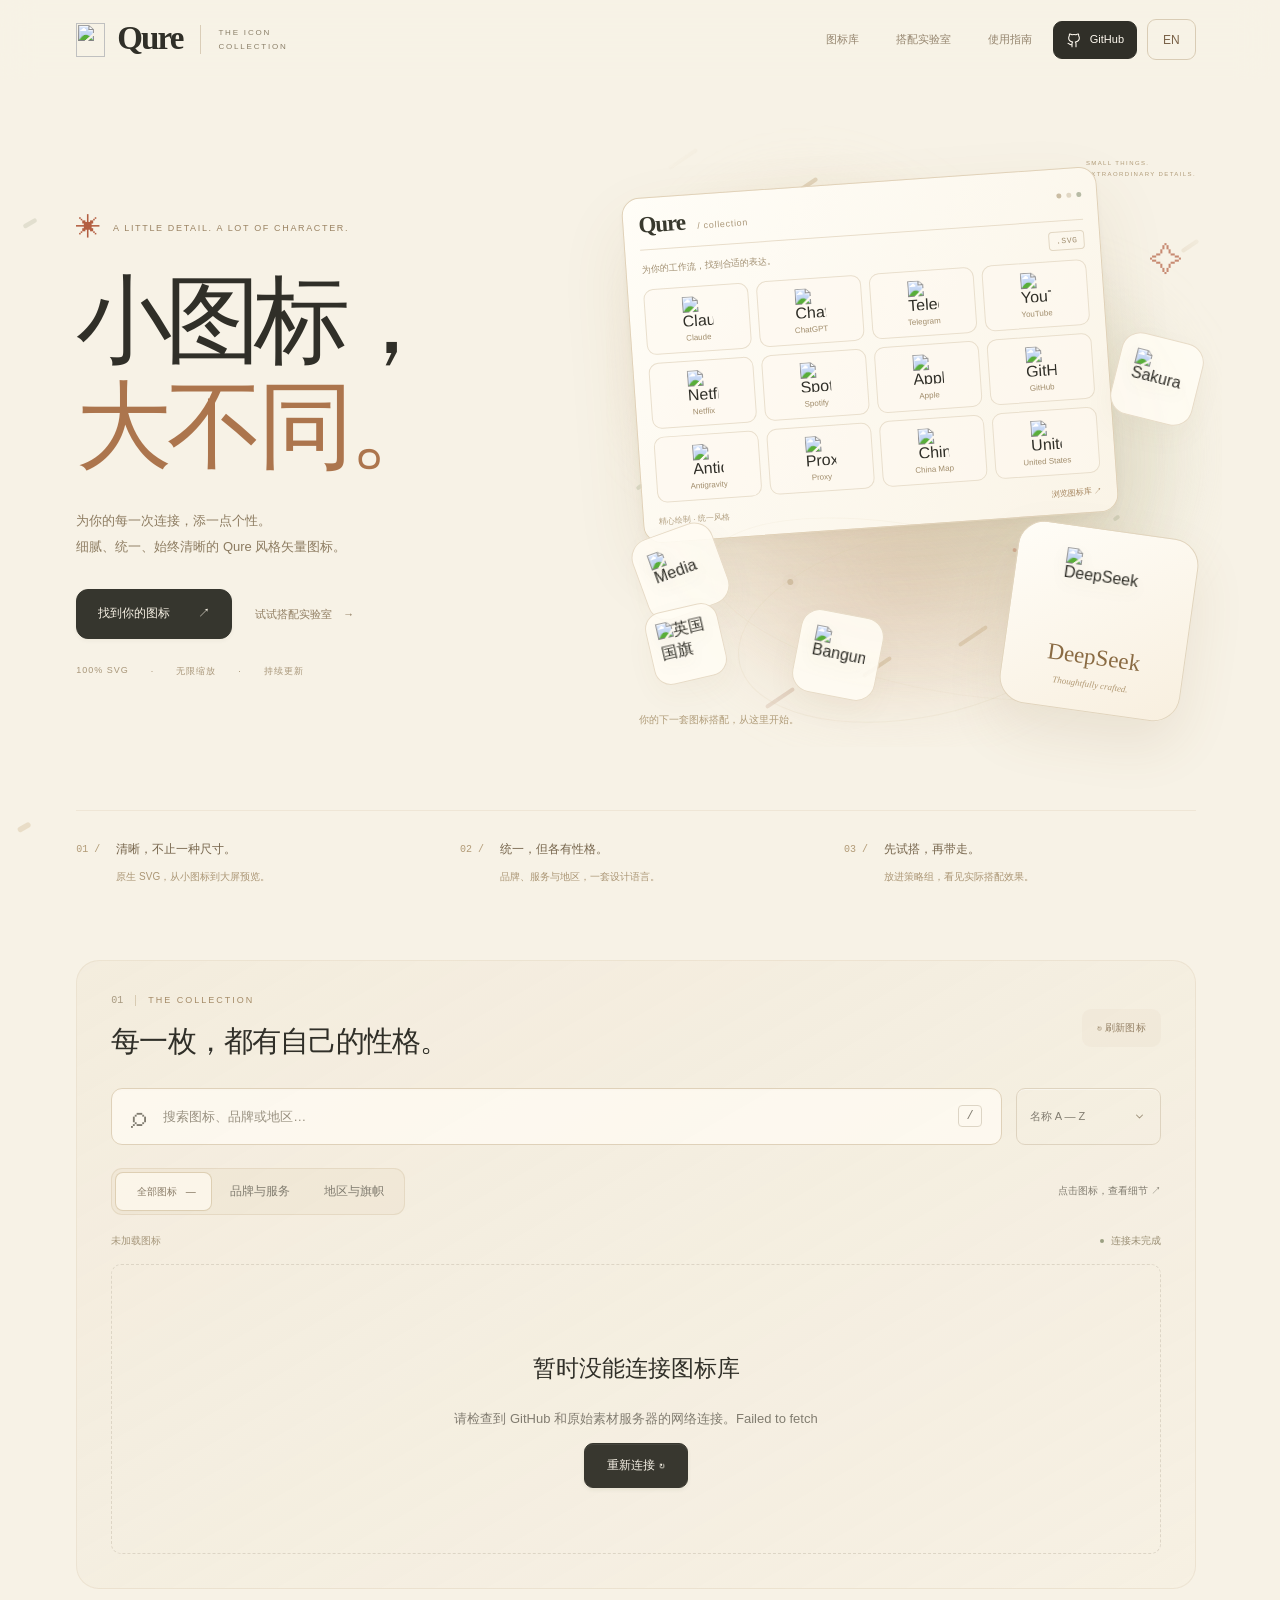
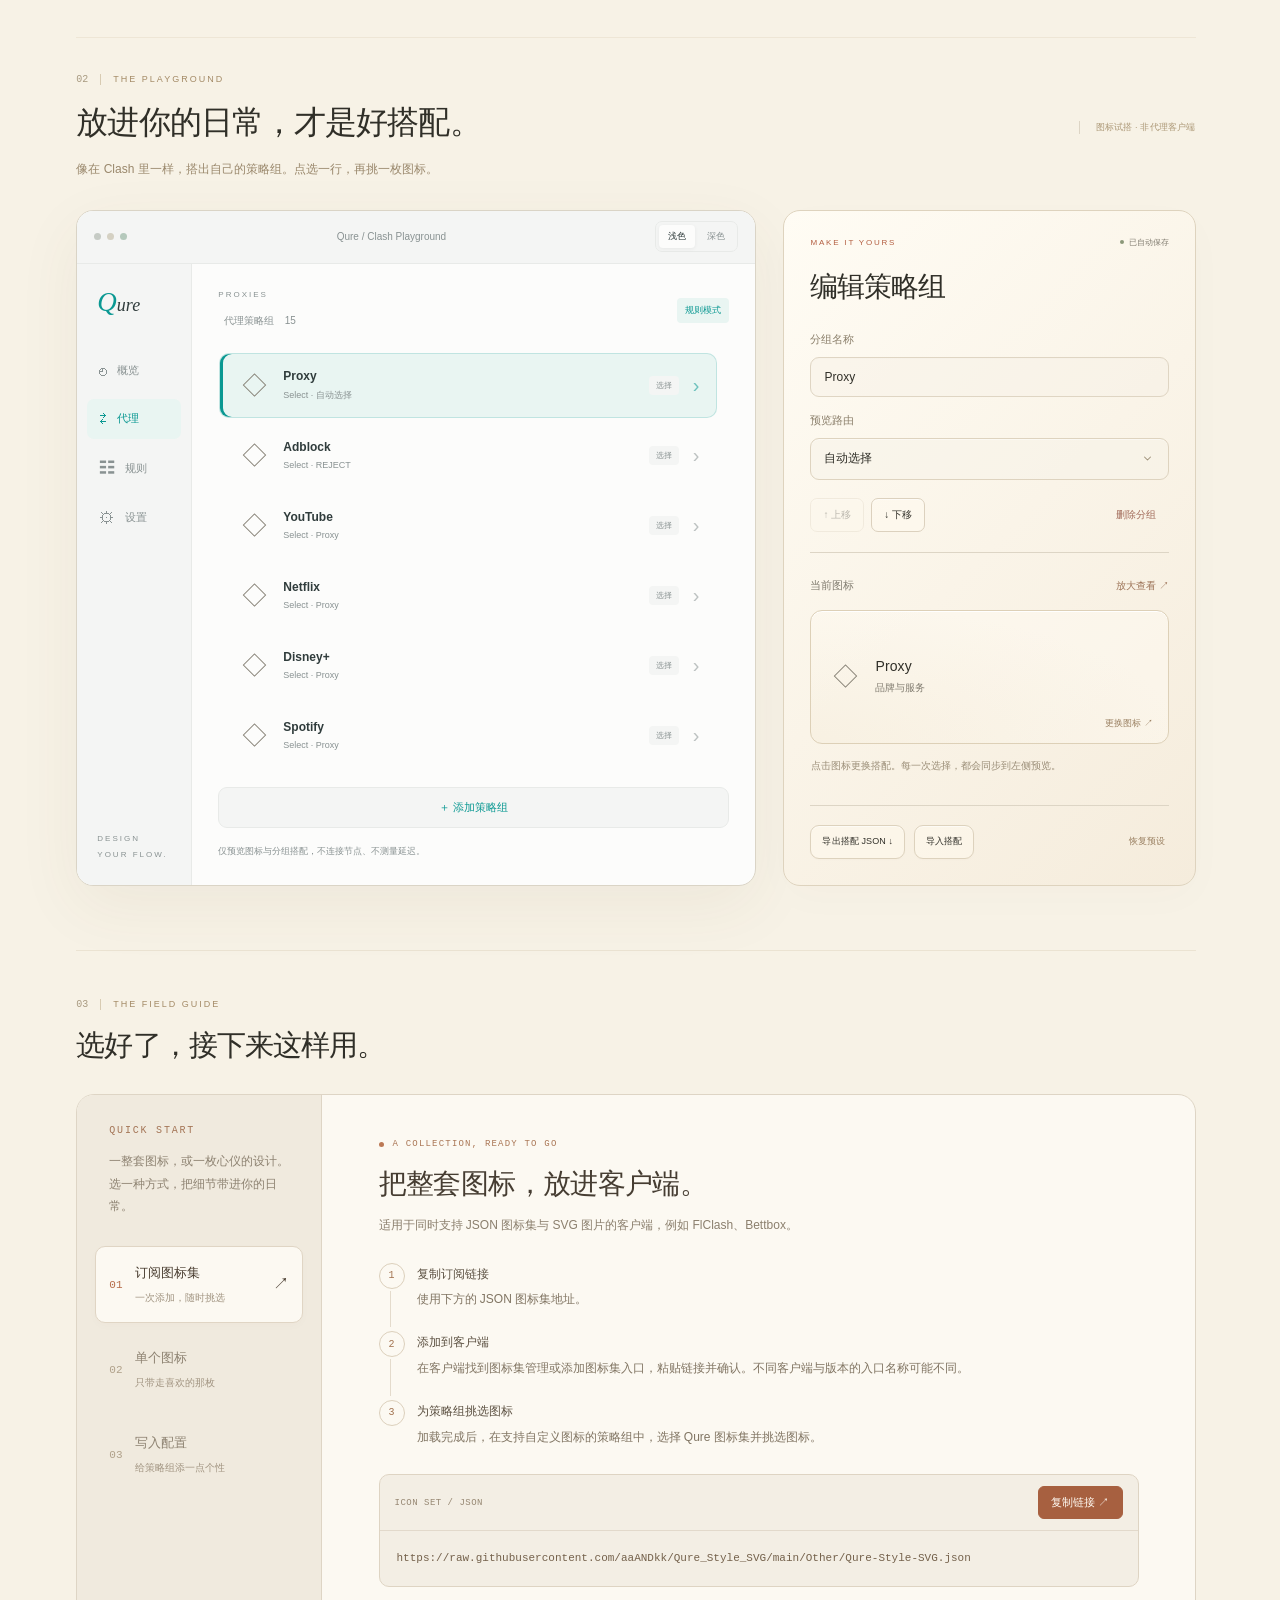
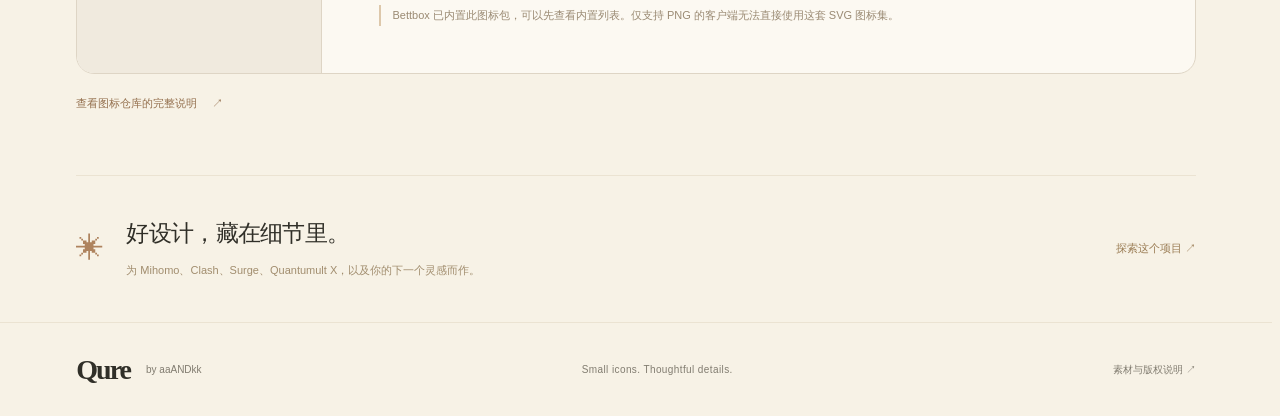
==== index.html @ af761d24 "Add Chinese and English language switch" ====
<!doctype html>
<html lang="zh-CN">
<head>
  <meta charset="utf-8"><meta name="viewport" content="width=device-width,initial-scale=1">
  <meta name="theme-color" content="#f7f2e6">
  <meta name="description" content="Qure 风格 SVG 图标展示馆。搜索、预览和获取持续更新的矢量图标。" data-i18n-content="Qure 风格 SVG 图标展示馆。搜索、预览和获取持续更新的矢量图标。">
  <title data-i18n="Qure — 小图标，大不同。">Qure — 小图标，大不同。</title>
  <link rel="icon" href="https://raw.githubusercontent.com/aaANDkk/Qure_Style_SVG/main/icon/svg/common/Qure.svg" type="image/svg+xml">
  <link rel="stylesheet" href="style.css"><link rel="stylesheet" href="interactions.css"><link rel="stylesheet" href="refinements.css"><link rel="stylesheet" href="preview.css"><link rel="stylesheet" href="guide.css"><link rel="stylesheet" href="i18n.css"><script src="i18n.js" defer></script><script src="app.js" defer></script><script src="playground.js" defer></script><script src="ui.js" defer></script><script src="refinements.js" defer></script><script src="hero-carousel.js" defer></script><script src="ambient.js" defer></script><script src="guide.js" defer></script>
</head>
<body>
  <a class="skip-content" href="#collection" data-i18n="跳到图标库">跳到图标库</a>
  <header class="topbar"><a class="brand" href="./" aria-label="Qure 首页" data-i18n-aria-label="Qure 首页"><img src="https://raw.githubusercontent.com/aaANDkk/Qure_Style_SVG/main/icon/svg/common/Qure.svg" width="32" height="32" alt=""><span class="brand-word">Qure</span><span class="brand-note">THE ICON<br>COLLECTION</span></a><nav aria-label="主导航" data-i18n-aria-label="主导航"><a class="nav-library" href="#collection" data-i18n="图标库">图标库</a><a class="nav-studio" href="#playground" data-i18n="搭配实验室">搭配实验室</a><a class="nav-guide" href="#usage" data-i18n="使用指南">使用指南</a><a class="nav-github" aria-label="访问 GitHub 图标仓库" href="https://github.com/aaANDkk/Qure_Style_SVG" target="_blank" rel="noopener noreferrer" data-i18n-aria-label="访问 GitHub 图标仓库"><svg viewBox="0 0 24 24" aria-hidden="true"><path d="M9 19c-4 1-4-2-6-2m12 5v-4a3.5 3.5 0 0 0-1-3c3-.4 6-1.5 6-6a4.6 4.6 0 0 0-1-3c.1-1 .1-2-.4-3 0 0-1.2-.4-3.6 1a13 13 0 0 0-6 0C6.6 2.6 5.4 3 5.4 3 5 4 4.9 5 5 6a4.6 4.6 0 0 0-1 3c0 4.5 3 5.6 6 6a3.5 3.5 0 0 0-1 3v4"/></svg><span>GitHub</span><span class="nav-arrow" aria-hidden="true">↗</span></a><button id="language-toggle" class="language-toggle" type="button" aria-label="Switch to English" lang="en">EN</button></nav></header>
  <main>
    <section class="hero" aria-labelledby="hero-title">
      <div class="hero-copy"><p class="eyebrow"><span class="spark">✳</span> A LITTLE DETAIL. A LOT OF CHARACTER.</p><h1 id="hero-title"><span class="title-line" data-i18n="小图标，">小图标，</span><span class="title-line"><em data-i18n="大不同。">大不同。</em></span></h1><p class="intro"><span data-i18n="为你的每一次连接，添一点个性。">为你的每一次连接，添一点个性。</span><br><span data-i18n="细腻、统一、始终清晰的 Qure 风格矢量图标。">细腻、统一、始终清晰的 Qure 风格矢量图标。</span></p><div class="hero-actions"><a class="explore" href="#collection"><span data-i18n="找到你的图标">找到你的图标</span> <span aria-hidden="true">↗</span></a><a class="hero-secondary" href="#playground"><span data-i18n="试试搭配实验室">试试搭配实验室</span> <span aria-hidden="true">→</span></a></div><div class="hero-meta"><span>100% SVG</span><span data-i18n="无限缩放">无限缩放</span><span data-i18n="持续更新">持续更新</span></div></div>
      <div class="hero-art hero-product" aria-label="可交互的图标库预览" data-i18n-aria-label="可交互的图标库预览"><div id="hero-window-scene" class="hero-scene window-scene"><div class="showcase-orbit" aria-hidden="true"></div><span class="showcase-note">SMALL THINGS.<br>EXTRAORDINARY DETAILS.</span><div class="showcase-window"><div class="showcase-titlebar"><span class="showcase-wordmark">Qure<span>/ collection</span></span><span class="showcase-dots" aria-hidden="true"><i></i><i></i><i></i></span></div><div class="showcase-toolbar"><span data-i18n="为你的工作流，找到合适的表达。">为你的工作流，找到合适的表达。</span><span class="showcase-format">.SVG</span></div><div class="showcase-grid"><div class="showcase-tile"><img data-feature="Claude" alt="Claude" width="38" height="38"><span>Claude</span></div><div class="showcase-tile"><img data-feature="ChatGPT" alt="ChatGPT" width="38" height="38"><span>ChatGPT</span></div><div class="showcase-tile"><img data-feature="Telegram" alt="Telegram" width="38" height="38"><span>Telegram</span></div><div class="showcase-tile"><img data-feature="YouTube" alt="YouTube" width="38" height="38"><span>YouTube</span></div><div class="showcase-tile"><img data-feature="Netflix" alt="Netflix" width="38" height="38"><span>Netflix</span></div><div class="showcase-tile"><img data-feature="Spotify" alt="Spotify" width="38" height="38"><span>Spotify</span></div><div class="showcase-tile"><img data-feature="Apple" alt="Apple" width="38" height="38"><span>Apple</span></div><div class="showcase-tile"><img data-feature="GitHub" alt="GitHub" width="38" height="38"><span>GitHub</span></div><div class="showcase-tile"><img data-feature="Antigravity" alt="Antigravity" width="38" height="38"><span>Antigravity</span></div><div class="showcase-tile"><img data-feature="Proxy" alt="Proxy" width="38" height="38"><span>Proxy</span></div><div class="showcase-tile"><img data-feature="ChinaMap" alt="China Map" width="38" height="38"><span>China Map</span></div><div class="showcase-tile"><img data-feature="United_States" data-group="flag" alt="United States" width="38" height="38"><span>United States</span></div></div><div class="showcase-window-footer"><span data-i18n="精心绘制 · 统一风格">精心绘制 · 统一风格</span><a href="#collection" data-i18n="浏览图标库 ↗">浏览图标库 ↗</a></div></div><span class="showcase-bottom-note" data-i18n="你的下一套图标搭配，从这里开始。">你的下一套图标搭配，从这里开始。</span></div><div id="hero-floating-scene" class="hero-scene floating-scene"><div class="orbit orbit-one"></div><div class="orbit orbit-two"></div><span class="art-note">MADE TO FIT.<br>DESIGNED TO STAND OUT.</span><div class="featured featured-main"><img data-feature="DeepSeek" id="showcase-selected-icon" alt="DeepSeek" width="110" height="110"><span id="showcase-selected-name">DeepSeek</span><small>Thoughtfully crafted.</small></div><div class="featured featured-a"><img data-feature="Media" alt="Media" width="68" height="68"></div><div class="featured featured-b"><img data-feature="Sakura" alt="Sakura" width="64" height="64"></div><div class="featured featured-c"><img data-feature="Bangumi" alt="Bangumi" width="72" height="72"></div><div class="featured featured-d"><img data-feature="United_Kingdom" data-group="flag" alt="英国国旗" width="60" height="60" data-i18n-alt="英国国旗"></div><span class="art-plus" aria-hidden="true">✧</span><span class="art-caption">A collection with character. <span>↗</span></span></div></div>
    </section>
    <div class="feature-strip" aria-label="图标集特点" data-i18n-aria-label="图标集特点"><div><span class="feature-number">01 /</span><div><strong data-i18n="清晰，不止一种尺寸。">清晰，不止一种尺寸。</strong><p data-i18n="原生 SVG，从小图标到大屏预览。">原生 SVG，从小图标到大屏预览。</p></div></div><div><span class="feature-number">02 /</span><div><strong data-i18n="统一，但各有性格。">统一，但各有性格。</strong><p data-i18n="品牌、服务与地区，一套设计语言。">品牌、服务与地区，一套设计语言。</p></div></div><div><span class="feature-number">03 /</span><div><strong data-i18n="先试搭，再带走。">先试搭，再带走。</strong><p data-i18n="放进策略组，看见实际搭配效果。">放进策略组，看见实际搭配效果。</p></div></div></div>
    <section id="collection" class="collection" aria-labelledby="collection-title">
      <div class="section-heading"><div><p class="eyebrow"><span class="section-index">01</span> THE COLLECTION</p><h2 id="collection-title" data-i18n="每一枚，都有自己的性格。">每一枚，都有自己的性格。</h2></div><button id="refresh" class="quiet-button" type="button"><span aria-hidden="true">↻</span> <span data-i18n="刷新图标">刷新图标</span></button></div>
      <div class="search-row"><label class="search-box"><span aria-hidden="true">⌕</span><input id="search" type="search" placeholder="搜索图标、品牌或地区…" autocomplete="off" aria-label="搜索图标" data-i18n-aria-label="搜索图标" data-i18n-placeholder="搜索图标、品牌或地区…"><kbd>/</kbd></label><label class="sort-label"><span class="sr-only" data-i18n="排序方式">排序方式</span><select id="sort"><option value="az" data-i18n="名称 A — Z">名称 A — Z</option><option value="za" data-i18n="名称 Z — A">名称 Z — A</option></select></label></div>
      <div class="filter-row"><div class="tabs" role="group" aria-label="图标分类" data-i18n-aria-label="图标分类"><button data-category="all" class="active" aria-pressed="true"><span data-i18n="全部图标">全部图标</span> <span id="all-count">—</span></button><button data-category="common" aria-pressed="false" data-i18n="品牌与服务">品牌与服务</button><button data-category="flag" aria-pressed="false" data-i18n="地区与旗帜">地区与旗帜</button></div><span class="grid-hint" data-i18n="点击图标，查看细节 ↗">点击图标，查看细节 ↗</span></div>
      <div class="status-row"><p id="status" role="status" aria-live="polite" data-i18n="正在连接图标库…">正在连接图标库…</p><span class="live"><i></i><span id="sync-label" data-i18n="在线图标库">在线图标库</span></span></div>
      <div id="error" class="error-panel" hidden><h3 data-i18n="暂时没能连接图标库">暂时没能连接图标库</h3><p id="error-message"></p><button id="retry" class="primary" data-i18n="重新连接 ↻">重新连接 ↻</button></div>
      <div id="grid" class="icon-grid" aria-label="图标列表" aria-busy="true" data-i18n-aria-label="图标列表"></div>
      <div id="empty" class="empty" hidden><span aria-hidden="true">⌕</span><h3 data-i18n="还没有找到这枚图标">还没有找到这枚图标</h3><p data-i18n="试试其他名称，或切换分类。">试试其他名称，或切换分类。</p><button id="reset" class="quiet-button" data-i18n="清除筛选">清除筛选</button></div>
      <button id="more" class="more" hidden><span data-i18n="再发现一些">再发现一些</span> <span aria-hidden="true">↓</span></button>
    </section>
    <section id="playground" class="playground" aria-labelledby="playground-title">
      <div class="section-heading"><div><p class="eyebrow"><span class="section-index">02</span> THE PLAYGROUND</p><h2 id="playground-title" data-i18n="放进你的日常，才是好搭配。">放进你的日常，才是好搭配。</h2><p class="studio-intro" data-i18n="像在 Clash 里一样，搭出自己的策略组。点选一行，再挑一枚图标。">像在 Clash 里一样，搭出自己的策略组。点选一行，再挑一枚图标。</p></div><span class="studio-label" data-i18n="图标试搭 · 非代理客户端">图标试搭 · 非代理客户端</span></div>
      <div class="studio-layout">
        <div id="clash-window" class="clash-window" data-theme="light">
          <div class="clash-titlebar"><div class="window-dots" aria-hidden="true"><i></i><i></i><i></i></div><span>Qure / Clash Playground</span><div class="theme-switch" role="group" aria-label="策略组预览主题" data-i18n-aria-label="策略组预览主题"><button id="studio-light" aria-pressed="true" title="浅色预览" data-i18n-title="浅色预览" data-i18n="浅色">浅色</button><button id="studio-dark" aria-pressed="false" title="深色预览" data-i18n-title="深色预览" data-i18n="深色">深色</button></div></div>
          <div class="clash-body"><aside class="clash-sidebar" aria-label="预览界面侧栏" data-i18n-aria-label="预览界面侧栏"><span class="clash-app-logo">Q<span>ure</span></span><span class="sidebar-item">◴ <span data-i18n="概览">概览</span></span><span class="sidebar-item selected">⇄ <span data-i18n="代理">代理</span></span><span class="sidebar-item">☷ <span data-i18n="规则">规则</span></span><span class="sidebar-item">⚙ <span data-i18n="设置">设置</span></span><span class="sidebar-bottom">DESIGN<br>YOUR FLOW.</span></aside><div class="clash-main"><div class="clash-heading"><div><p>PROXIES</p><h3><span data-i18n="代理策略组">代理策略组</span> <span id="group-count"></span></h3></div><span class="mock-mode" data-i18n="规则模式">规则模式</span></div><div id="group-list" class="group-list" aria-label="可编辑的策略组" data-i18n-aria-label="可编辑的策略组"></div><button id="add-group" class="add-group" data-i18n="＋ 添加策略组">＋ 添加策略组</button><p class="clash-disclaimer" data-i18n="仅预览图标与分组搭配，不连接节点、不测量延迟。">仅预览图标与分组搭配，不连接节点、不测量延迟。</p></div></div>
        </div>
        <aside class="studio-editor" aria-labelledby="editor-title"><div class="editor-heading"><span class="eyebrow">MAKE IT YOURS</span><span id="studio-save-state" role="status" data-i18n="自动保存到本机">自动保存到本机</span></div><h3 id="editor-title" data-i18n="编辑策略组">编辑策略组</h3><div id="editor-fields"><label class="studio-field"><span data-i18n="分组名称">分组名称</span><input id="group-name" maxlength="48" autocomplete="off" placeholder="例如 YouTube" data-i18n-placeholder="例如 YouTube"></label><label class="studio-field"><span data-i18n="预览路由">预览路由</span><select id="group-route"><option value="Proxy">Proxy</option><option value="自动选择" data-i18n="自动选择">自动选择</option><option value="DIRECT">DIRECT</option><option value="REJECT">REJECT</option><option value="香港节点" data-i18n="香港节点">香港节点</option><option value="日本节点" data-i18n="日本节点">日本节点</option><option value="新加坡节点" data-i18n="新加坡节点">新加坡节点</option><option value="美国节点" data-i18n="美国节点">美国节点</option></select></label><div class="group-tools"><button id="group-up" title="上移策略组" data-i18n-title="上移策略组" data-i18n="↑ 上移">↑ 上移</button><button id="group-down" title="下移策略组" data-i18n-title="下移策略组" data-i18n="↓ 下移">↓ 下移</button><button id="remove-group" class="danger" data-i18n="删除分组">删除分组</button></div><div class="editor-icon-label"><span data-i18n="当前图标">当前图标</span><button id="inspect-group-icon" data-i18n="放大查看 ↗">放大查看 ↗</button></div><button id="chosen-icon" class="chosen-icon" type="button" aria-label="更换当前策略组图标" data-i18n-aria-label="更换当前策略组图标"></button><p class="editor-tip" data-i18n="点击图标更换搭配。每一次选择，都会同步到左侧预览。">点击图标更换搭配。每一次选择，都会同步到左侧预览。</p></div><div id="editor-empty" hidden><p data-i18n="从空白开始，搭出自己的策略组。">从空白开始，搭出自己的策略组。</p><button id="add-first" class="primary" data-i18n="＋ 添加第一组">＋ 添加第一组</button></div><div class="studio-actions"><button id="export-design" class="quiet-button" data-i18n="导出搭配 JSON ↓">导出搭配 JSON ↓</button><label class="import-button quiet-button"><span data-i18n="导入搭配">导入搭配</span><input id="import-design" type="file" accept=".json,application/json" class="sr-only"></label><button id="reset-design" data-i18n="恢复预设">恢复预设</button></div></aside>
      </div>
    </section>
    <dialog id="icon-dialog" class="icon-dialog" aria-labelledby="icon-dialog-title"><div class="dialog-topline"><span class="eyebrow">CURATE YOUR DETAILS</span><button id="close-icon-dialog" class="round-button" aria-label="关闭图标选择" data-i18n-aria-label="关闭图标选择"><svg viewBox="0 0 24 24" aria-hidden="true"><path d="m6 6 12 12M6 18 18 6"/></svg></button></div><div class="icon-dialog-heading"><h2 id="icon-dialog-title" data-i18n="挑选一枚图标">挑选一枚图标</h2><p id="icon-dialog-description" data-i18n="让每个策略组，都有自己的性格。">让每个策略组，都有自己的性格。</p></div><div class="picker-search"><input id="picker-search" type="search" placeholder="搜索品牌、地区、图标…" aria-label="搜索搭配图标" data-i18n-aria-label="搜索搭配图标" data-i18n-placeholder="搜索品牌、地区、图标…"><select id="picker-category" aria-label="筛选搭配图标分类" data-i18n-aria-label="筛选搭配图标分类"><option value="all" data-i18n="全部">全部</option><option value="common" data-i18n="服务">服务</option><option value="flag" data-i18n="地区">地区</option></select></div><div id="icon-picker" class="icon-picker" aria-label="选择策略组图标" data-i18n-aria-label="选择策略组图标"></div><div class="picker-pagination"><button id="picker-prev" aria-label="上一页图标" data-i18n-aria-label="上一页图标">←</button><span id="picker-status" role="status"></span><button id="picker-next" aria-label="下一页图标" data-i18n-aria-label="下一页图标">→</button></div><div class="icon-dialog-footer"><div id="pending-icon" class="pending-icon"><span data-i18n="选择一枚图标">选择一枚图标</span></div><button id="apply-icon" class="primary"><span data-i18n="应用到策略组">应用到策略组</span> <span aria-hidden="true">↗</span></button></div></dialog>
    <dialog id="studio-confirm" aria-labelledby="studio-confirm-title"><div class="dialog-scroll"><div class="confirm-symbol" aria-hidden="true">↺</div><span class="eyebrow">A FRESH START</span><h2 id="studio-confirm-title" data-i18n="恢复预设搭配？">恢复预设搭配？</h2><p data-i18n="当前分组、名称和图标搭配会被预设替换。需要保留时，可以先导出。">当前分组、名称和图标搭配会被预设替换。需要保留时，可以先导出。</p><div class="confirm-actions"><button id="cancel-reset" class="quiet-button" data-i18n="取消">取消</button><button id="confirm-reset" class="primary" data-i18n="恢复预设">恢复预设</button></div></div></dialog>
    <section id="usage" class="usage-guide" aria-labelledby="usage-title">
      <div class="section-heading"><div><p class="eyebrow"><span class="section-index">03</span> THE FIELD GUIDE</p><h2 id="usage-title" data-i18n="选好了，接下来这样用。">选好了，接下来这样用。</h2></div></div>
      <div class="guide-layout">
        <aside class="guide-intro"><span class="guide-index-label">QUICK START</span><p><span data-i18n="一整套图标，或一枚心仪的设计。">一整套图标，或一枚心仪的设计。</span><br><span data-i18n="选一种方式，把细节带进你的日常。">选一种方式，把细节带进你的日常。</span></p>
          <div class="guide-nav" role="tablist" aria-label="选择使用方式" data-i18n-aria-label="选择使用方式">
            <button id="guide-tab-pack" role="tab" aria-selected="true" aria-controls="guide-pack"><span>01</span><span><strong data-i18n="订阅图标集">订阅图标集</strong><small data-i18n="一次添加，随时挑选">一次添加，随时挑选</small></span><span aria-hidden="true">↗</span></button>
            <button id="guide-tab-single" role="tab" aria-selected="false" aria-controls="guide-single" tabindex="-1"><span>02</span><span><strong data-i18n="单个图标">单个图标</strong><small data-i18n="只带走喜欢的那枚">只带走喜欢的那枚</small></span><span aria-hidden="true">↗</span></button>
            <button id="guide-tab-config" role="tab" aria-selected="false" aria-controls="guide-config" tabindex="-1"><span>03</span><span><strong data-i18n="写入配置">写入配置</strong><small data-i18n="给策略组添一点个性">给策略组添一点个性</small></span><span aria-hidden="true">↗</span></button>
          </div>
        </aside>
        <div class="guide-paper">
          <div id="guide-pack" class="guide-panel" role="tabpanel" aria-labelledby="guide-tab-pack" tabindex="0">
            <span class="guide-kicker">A COLLECTION, READY TO GO</span><h3 data-i18n="把整套图标，放进客户端。">把整套图标，放进客户端。</h3><p data-i18n="适用于同时支持 JSON 图标集与 SVG 图片的客户端，例如 FlClash、Bettbox。">适用于同时支持 JSON 图标集与 SVG 图片的客户端，例如 FlClash、Bettbox。</p>
            <ol class="guide-steps"><li><span><strong data-i18n="复制订阅链接">复制订阅链接</strong><span data-i18n="使用下方的 JSON 图标集地址。">使用下方的 JSON 图标集地址。</span></span></li><li><span><strong data-i18n="添加到客户端">添加到客户端</strong><span data-i18n="在客户端找到图标集管理或添加图标集入口，粘贴链接并确认。不同客户端与版本的入口名称可能不同。">在客户端找到图标集管理或添加图标集入口，粘贴链接并确认。不同客户端与版本的入口名称可能不同。</span></span></li><li><span><strong data-i18n="为策略组挑选图标">为策略组挑选图标</strong><span data-i18n="加载完成后，在支持自定义图标的策略组中，选择 Qure 图标集并挑选图标。">加载完成后，在支持自定义图标的策略组中，选择 Qure 图标集并挑选图标。</span></span></li></ol>
            <div class="guide-snippet"><div class="guide-snippet-head"><span>ICON SET / JSON</span><button class="guide-copy" data-guide-copy="guide-json-url" aria-label="复制图标集订阅链接" data-i18n-aria-label="复制图标集订阅链接" data-i18n="复制链接 ↗">复制链接 ↗</button></div><pre><code id="guide-json-url">https://raw.githubusercontent.com/aaANDkk/Qure_Style_SVG/main/Other/Qure-Style-SVG.json</code></pre></div>
            <p class="guide-note" data-i18n="Bettbox 已内置此图标包，可以先查看内置列表。仅支持 PNG 的客户端无法直接使用这套 SVG 图标集。">Bettbox 已内置此图标包，可以先查看内置列表。仅支持 PNG 的客户端无法直接使用这套 SVG 图标集。</p>
          </div>
          <div id="guide-single" class="guide-panel" role="tabpanel" aria-labelledby="guide-tab-single" tabindex="0" hidden>
            <span class="guide-kicker">ONE SMALL DETAIL</span><h3 data-i18n="喜欢哪一枚，就带走哪一枚。">喜欢哪一枚，就带走哪一枚。</h3><p data-i18n="不必导入整套图标。支持 SVG 图片链接的客户端，可以直接使用单个图标。">不必导入整套图标。支持 SVG 图片链接的客户端，可以直接使用单个图标。</p>
            <ol class="guide-steps"><li><span><strong data-i18n="找到喜欢的图标">找到喜欢的图标</strong><span data-i18n="在上方图标库搜索名称，点击图标打开预览。">在上方图标库搜索名称，点击图标打开预览。</span></span></li><li><span><strong data-i18n="粘贴图标链接">粘贴图标链接</strong><span data-i18n="点击“复制图标链接”，粘贴到客户端的自定义图标地址中。">点击“复制图标链接”，粘贴到客户端的自定义图标地址中。</span></span></li><li><span><strong data-i18n="也可以下载原图">也可以下载原图</strong><span data-i18n="需要本地文件时，点击“下载 SVG”；需要嵌入网页时，可使用“复制 SVG 源码”。">需要本地文件时，点击“下载 SVG”；需要嵌入网页时，可使用“复制 SVG 源码”。</span></span></li></ol>
            <div class="guide-snippet"><div class="guide-snippet-head"><span>EXAMPLE / ChatGPT.svg</span><button class="guide-copy" data-guide-copy="guide-icon-url" aria-label="复制 ChatGPT 图标链接" data-i18n-aria-label="复制 ChatGPT 图标链接" data-i18n="复制链接 ↗">复制链接 ↗</button></div><pre><code id="guide-icon-url">https://raw.githubusercontent.com/aaANDkk/Qure_Style_SVG/main/icon/svg/common/ChatGPT.svg</code></pre></div>
            <p class="guide-note" data-i18n="文件名区分大小写。品牌与服务位于 common 目录，地区与旗帜位于 flag 目录；直接从预览复制链接更方便。">文件名区分大小写。品牌与服务位于 common 目录，地区与旗帜位于 flag 目录；直接从预览复制链接更方便。</p>
          </div>
          <div id="guide-config" class="guide-panel" role="tabpanel" aria-labelledby="guide-tab-config" tabindex="0" hidden>
            <span class="guide-kicker">MAKE IT PART OF YOUR FLOW</span><h3 data-i18n="为策略组，写上一枚图标。">为策略组，写上一枚图标。</h3><p data-i18n="在 Mihomo / Clash 配置的目标策略组中，添加 icon 字段。显示效果取决于客户端是否支持该字段与 SVG。">在 Mihomo / Clash 配置的目标策略组中，添加 icon 字段。显示效果取决于客户端是否支持该字段与 SVG。</p>
            <ol class="guide-steps"><li><span><strong data-i18n="复制配置片段">复制配置片段</strong><span data-i18n="打开图标预览，点击“复制配置片段”。">打开图标预览，点击“复制配置片段”。</span></span></li><li><span><strong data-i18n="放入目标策略组">放入目标策略组</strong><span data-i18n="将 icon 字段放进目标策略组中，与 name、type 等字段保持相同缩进；已有 icon 时替换原值。">将 icon 字段放进目标策略组中，与 name、type 等字段保持相同缩进；已有 icon 时替换原值。</span></span></li><li><span><strong data-i18n="保存并查看效果">保存并查看效果</strong><span data-i18n="保存并重新加载配置，在支持的客户端中查看效果。">保存并重新加载配置，在支持的客户端中查看效果。</span></span></li></ol>
            <div class="guide-snippet"><div class="guide-snippet-head"><span>POLICY GROUP / YAML</span><button class="guide-copy" data-guide-copy="guide-config-code" aria-label="复制 icon 配置片段" data-i18n-aria-label="复制 icon 配置片段" data-i18n="复制片段 ↗">复制片段 ↗</button></div><pre><code id="guide-config-code">icon: "https://raw.githubusercontent.com/aaANDkk/Qure_Style_SVG/main/icon/svg/flag/Japan.svg"</code></pre></div>
            <p class="guide-note" data-i18n="搭配实验室导出的 JSON 用于保存本站的试搭方案，不是图标集订阅，也不能直接作为 Clash 配置导入。">搭配实验室导出的 JSON 用于保存本站的试搭方案，不是图标集订阅，也不能直接作为 Clash 配置导入。</p>
          </div>

        </div>
      </div>
      <a class="guide-source" href="https://github.com/aaANDkk/Qure_Style_SVG#readme" target="_blank" rel="noopener noreferrer"><span data-i18n="查看图标仓库的完整说明">查看图标仓库的完整说明</span> <span aria-hidden="true">↗</span></a>
    </section>
    <section class="closing"><span class="spark" aria-hidden="true">✳</span><div><h2 data-i18n="好设计，藏在细节里。">好设计，藏在细节里。</h2><p data-i18n="为 Mihomo、Clash、Surge、Quantumult X，以及你的下一个灵感而作。">为 Mihomo、Clash、Surge、Quantumult X，以及你的下一个灵感而作。</p></div><a href="https://github.com/aaANDkk/Qure_Style_SVG" target="_blank" rel="noopener noreferrer" data-i18n="探索这个项目 ↗">探索这个项目 ↗</a></section>
  </main>
  <footer><a class="brand" href="./">Qure<span class="footer-credit">by aaANDkk</span></a><p>Small icons. Thoughtful details.</p><a href="https://github.com/aaANDkk/Qure_Style_SVG/blob/main/THIRD_PARTY_NOTICES.md" target="_blank" rel="noopener noreferrer" data-i18n="素材与版权说明 ↗">素材与版权说明 ↗</a></footer>
  <dialog id="preview" class="preview-redesign" aria-labelledby="preview-title">
    <div class="preview-top"><div><span class="preview-wordmark">Qure</span><span class="preview-top-label">ICON INSPECTOR</span></div><button id="close" class="round-button" aria-label="关闭预览" data-i18n-aria-label="关闭预览"><svg viewBox="0 0 24 24" aria-hidden="true"><path d="m6 6 12 12M6 18 18 6"/></svg></button></div>
    <div class="preview-workspace"><div class="preview-canvas-column"><div id="preview-stage" class="preview-stage" tabindex="0" aria-label="图标画布，可拖动平移、滚轮缩放；触屏支持双指缩放" data-i18n-aria-label="图标画布，可拖动平移、滚轮缩放；触屏支持双指缩放"><img id="preview-image" alt="" draggable="false"><span id="preview-image-error" hidden data-i18n="图片加载失败，请检查网络后重试。">图片加载失败，请检查网络后重试。</span><span class="canvas-corner-label" aria-hidden="true">SVG / INFINITE DETAIL</span></div>
    <div class="inspector-dock"><div class="swatches" role="group" aria-label="预览背景" data-i18n-aria-label="预览背景"><button data-bg="paper" class="swatch paper selected" aria-label="纸色背景" aria-pressed="true" data-i18n-aria-label="纸色背景"></button><button data-bg="white" class="swatch white" aria-label="白色背景" aria-pressed="false" data-i18n-aria-label="白色背景"></button><button data-bg="dark" class="swatch dark" aria-label="深色背景" aria-pressed="false" data-i18n-aria-label="深色背景"></button><button data-bg="checker" class="swatch checker" aria-label="透明网格背景" aria-pressed="false" data-i18n-aria-label="透明网格背景"></button></div><div class="zoom-stepper" role="group" aria-label="图标预览尺寸" data-i18n-aria-label="图标预览尺寸"><button id="zoom-out" aria-label="缩小图标" data-i18n-aria-label="缩小图标">−</button><label><span class="sr-only" data-i18n="尺寸，单位像素">尺寸，单位像素</span><input id="zoom" type="text" value="180" maxlength="4" inputmode="numeric" pattern="[0-9]*" autocomplete="off" spellcheck="false" aria-label="预览尺寸，48 至 1024 像素" data-i18n-aria-label="预览尺寸，48 至 1024 像素"><span>px</span></label><button id="zoom-in" aria-label="放大图标" data-i18n-aria-label="放大图标">＋</button><output id="zoom-value" class="sr-only">180px</output></div><button id="reset-view" class="inspector-reset" title="重置缩放与位置" aria-label="重置视图" data-i18n-aria-label="重置视图" data-i18n-title="重置缩放与位置">↺</button></div>
    <div class="canvas-bottom"><div class="canvas-step"><button id="previous" aria-label="上一枚图标" title="上一枚（←）" data-i18n-aria-label="上一枚图标" data-i18n-title="上一枚（←）">←</button><span id="preview-position"></span><button id="next" aria-label="下一枚图标" title="下一枚（→）" data-i18n-aria-label="下一枚图标" data-i18n-title="下一枚（→）">→</button></div><span data-i18n="拖动平移 · 滚轮缩放">拖动平移 · 滚轮缩放</span></div></div>
    <aside class="preview-info"><div class="inspector-intro"><span id="preview-category" class="eyebrow"></span><h2 id="preview-title"></h2><span class="vector-badge">SVG <span data-i18n="矢量原图">矢量原图</span></span><p class="inspector-description"><span data-i18n="每一处细节，都经得起放大。">每一处细节，都经得起放大。</span><br><span data-i18n="选择背景，看看它在不同界面中的样子。">选择背景，看看它在不同界面中的样子。</span></p></div><div class="inspector-source"><span data-i18n="文件路径">文件路径</span><p id="preview-path"></p></div><div class="modal-actions"><button id="copy" class="primary"><span data-i18n="复制图标链接">复制图标链接</span> <span>↗</span></button><button id="download" class="quiet-button"><span data-i18n="下载 SVG">下载 SVG</span> <span>↓</span></button><button id="try-icon" class="quiet-button"><span data-i18n="放进策略组试搭">放进策略组试搭</span> <span>↗</span></button></div><div class="extra-actions"><button id="copy-svg" data-i18n="复制 SVG 源码">复制 SVG 源码</button><button id="copy-config" data-i18n="复制配置片段">复制配置片段</button><a id="source-link" target="_blank" rel="noopener noreferrer" data-i18n="查看源文件">查看源文件</a></div><p class="modal-note" data-i18n="← → 切换 · + / − 缩放 · 0 重置 · Esc 关闭">← → 切换 · + / − 缩放 · 0 重置 · Esc 关闭</p></aside></div>
  </dialog>
  <div id="toast" class="toast" role="status" aria-live="polite"></div>
</body></html>
---- style.css ----
:root{--paper:#f7f2e6;--ink:#302f28;--muted:#817c70;--line:#ddd5c5;--accent:#b35e41;--surface:#fcf9f1;--serif:Georgia,'Times New Roman','Songti SC','Noto Serif SC',SimSun,serif;font-family:Inter,'Segoe UI','PingFang SC','Microsoft YaHei',sans-serif;color:var(--ink);background:var(--paper);font-synthesis:none;scroll-behavior:smooth;scroll-padding-top:95px}
*{box-sizing:border-box}body{margin:0}button,input,select{font:inherit}button,a,input,select{-webkit-tap-highlight-color:transparent}button,a,select{touch-action:manipulation}button,a{color:inherit}button{cursor:pointer}a{text-decoration:none}button{border:1px solid var(--line);background:transparent}button:disabled{cursor:wait;opacity:.55}button:focus-visible,a:focus-visible,input:focus-visible,select:focus-visible{outline:2px solid var(--accent);outline-offset:5px}button,a{transition:background .2s,color .2s,transform .2s,border-color .2s}a:hover{color:var(--accent)}[hidden]{display:none!important}.sr-only{position:absolute;width:1px;height:1px;padding:0;margin:-1px;overflow:hidden;clip:rect(0,0,0,0);white-space:nowrap;border:0}
.topbar,main,footer{max-width:1440px;margin:auto;padding-left:6%;padding-right:6%}.topbar{height:94px;display:flex;justify-content:space-between;align-items:center;border-bottom:1px solid var(--line)}.brand{display:flex;align-items:center;gap:10px;font-family:var(--serif);font-size:34px;font-weight:700;letter-spacing:-2px}.brand-note{font:9px/1.5 'Segoe UI',sans-serif;letter-spacing:2px;margin-left:17px;border-left:1px solid var(--line);padding-left:20px;max-width:120px}.topbar nav{display:flex;gap:32px;font-size:13px}.hero{display:grid;grid-template-columns:1fr 1fr;align-items:center;min-height:565px;padding:58px 0 68px;gap:40px}.eyebrow{font-size:10px;letter-spacing:2px;font-weight:500}.hero .eyebrow{display:flex;align-items:center;gap:11px;letter-spacing:1.5px}.spark{color:var(--accent);font-size:32px;line-height:1}h1{font-family:var(--serif);font-size:clamp(58px,6.2vw,88px);font-weight:400;letter-spacing:-4px;line-height:1.18;margin:26px 0}h1 em{color:var(--accent);font-style:normal}.intro{font-size:14px;line-height:2;color:var(--muted);margin:0 0 26px}.explore{display:inline-flex;gap:32px;align-items:center;font-size:13px;border-bottom:1px solid var(--ink);padding-bottom:9px}.hero-meta{display:flex;gap:22px;color:var(--muted);font-size:10px;letter-spacing:1px;margin-top:34px}.hero-meta span+span:before{content:'·';margin-right:22px}.hero-art{position:relative;height:420px;background:radial-gradient(ellipse at center,#eae0c750,transparent 70%);isolation:isolate}.orbit{border:1px solid #d8cbb580;position:absolute;left:50%;top:50%;border-radius:50%;transform:translate(-50%,-50%) rotate(-22deg)}.orbit-one{width:390px;height:310px}.orbit-two{width:480px;height:210px;transform:translate(-50%,-50%) rotate(38deg)}.featured{position:absolute;background:var(--surface);border:1px solid #e8dfce;border-radius:23%;display:flex;align-items:center;justify-content:center;box-shadow:0 17px 32px #66552b0b;animation:float 7s ease-in-out infinite}.featured img{object-fit:contain;max-width:80%;filter:drop-shadow(0 7px 7px #463a2510)}.featured-main{width:200px;height:205px;left:50%;top:48%;transform:translate(-50%,-50%) rotate(-9deg);border-radius:30px;flex-direction:column;gap:19px;z-index:2}.featured-main span{font:italic 12px var(--serif);color:var(--muted)}.featured-a{width:111px;height:111px;top:13%;left:9%;transform:rotate(-15deg);animation-delay:-1s}.featured-b{width:107px;height:107px;right:0;top:14%;transform:rotate(14deg);animation-delay:-3s}.featured-c{width:115px;height:115px;right:7%;bottom:12%;transform:rotate(9deg);animation-delay:-4s}.featured-d{width:96px;height:96px;left:11%;bottom:9%;transform:rotate(-13deg);animation-delay:-2s}.art-note{position:absolute;right:5%;top:0;font-size:8px;letter-spacing:2px;line-height:1.8;color:var(--muted)}.art-caption{position:absolute;bottom:-10px;left:22%;font:italic 13px var(--serif);color:var(--muted)}.art-caption span{margin-left:45px}.art-plus{color:var(--accent);font:45px var(--serif);position:absolute;left:33%;top:4%}@keyframes float{50%{translate:0 -10px}}
.collection{padding-top:40px;border-top:1px solid var(--line);padding-bottom:64px}.section-heading{display:flex;justify-content:space-between;align-items:center;margin-bottom:27px}.section-heading .eyebrow{color:var(--accent);margin:0 0 13px}h2{font-family:var(--serif);font-size:28px;font-weight:400;margin:0;letter-spacing:-.7px}.quiet-button{font-size:12px;padding:12px 16px;border-radius:7px;background:var(--surface)}.quiet-button:hover,.more:hover{background:#ece3d0;border-color:#bbac91}.search-row{display:flex;gap:14px}.search-box{display:flex;align-items:center;gap:15px;border:1px solid var(--line);border-radius:9px;background:var(--surface);height:58px;padding:0 19px;flex:1}.search-box>span{font:30px var(--serif);color:var(--muted)}.search-box:focus-within{border-color:var(--accent);box-shadow:0 0 0 3px #b35e410b}.search-box input{width:100%;border:0;outline:0;background:none;font-size:13px;min-width:0;color:var(--ink)}.search-box input::placeholder{color:#999181}kbd{font:12px monospace;color:var(--muted);border:1px solid var(--line);border-radius:4px;padding:3px 7px}.sort-label select{height:58px;border:1px solid var(--line);background:transparent;color:var(--muted);border-radius:9px;padding:0 16px;font-size:12px}.filter-row{display:flex;align-items:center;justify-content:space-between;gap:20px;margin:23px 0 4px}.tabs{display:flex;gap:7px;flex-wrap:wrap}.tabs button{border:0;font-size:12px;color:var(--muted);padding:11px 15px;border-radius:6px;white-space:nowrap}.tabs button.active{background:var(--ink);color:var(--paper)}.tabs button:not(.active):hover{background:#ebe3d2}.tabs span{font-size:10px;opacity:.7;margin-left:5px}.grid-hint{color:var(--muted);font-size:10px;white-space:nowrap}.status-row{display:flex;align-items:center;justify-content:space-between;gap:15px;color:var(--muted);font-size:10px;min-height:45px}.live{display:flex;gap:7px;align-items:center;white-space:nowrap}.live i{height:5px;width:5px;border-radius:50%;background:#7d886c}.icon-grid{display:grid;grid-template-columns:repeat(7,minmax(0,1fr));gap:12px}.icon-card{position:relative;min-width:0;border:1px solid #e5ddce;background:#fbf8ef;border-radius:11px;overflow:hidden;transition:transform .25s,box-shadow .25s,border-color .25s;animation:appear .35s both}.icon-card:hover{transform:translateY(-5px);border-color:#c6b798;box-shadow:0 9px 24px #5e4b1e0b}.icon-open{border:0;display:flex;align-items:center;flex-direction:column;gap:19px;width:100%;padding:26px 10px 17px;background:none;min-height:143px}.icon-open img{height:57px;width:57px;object-fit:contain;transition:transform .35s}.icon-card:hover img{transform:scale(1.1)}.icon-name{font-size:10px;white-space:nowrap;max-width:100%;overflow:hidden;text-overflow:ellipsis}.image-failed{font-size:10px;color:var(--muted);width:57px;height:57px;display:grid;place-items:center;border:1px dashed var(--line);border-radius:10px}.more{display:block;margin:32px auto 0;border-radius:7px;padding:13px 30px;font-size:12px}.more span{margin-left:25px}.empty,.error-panel{text-align:center;padding:65px 20px;border:1px dashed var(--line);border-radius:10px}.empty>span{font-size:48px;color:var(--accent)}.empty h3,.error-panel h3{font-family:var(--serif);font-size:23px;font-weight:400}.empty p,.error-panel p{font-size:13px;color:var(--muted);line-height:1.8}.closing{display:flex;gap:22px;align-items:center;border-top:1px solid var(--line);padding:40px 0 44px}.closing h2{font-size:23px}.closing p{font-size:11px;line-height:1.8;color:var(--muted);margin:12px 0 0}.closing a{margin-left:auto;font-size:12px;white-space:nowrap}footer{border-top:1px solid var(--line);min-height:100px;display:flex;align-items:center;justify-content:space-between;gap:20px}footer .brand{font-size:28px}.footer-credit{font:10px 'Segoe UI',sans-serif;color:var(--muted);letter-spacing:0;margin-left:6px}footer p,footer>a:last-child{font-size:10px;color:var(--muted)}
dialog{border:1px solid var(--line);border-radius:18px;background:var(--paper);color:var(--ink);width:min(590px,calc(100% - 28px));max-height:92dvh;padding:22px;box-shadow:0 35px 100px #24201733}dialog::backdrop{background:#29261e66;backdrop-filter:blur(6px)}body:has(dialog[open]){overflow:hidden}.modal-header{display:flex;justify-content:space-between;align-items:center;margin-bottom:16px}.modal-header .eyebrow{color:var(--muted)}.round-button{width:36px;height:36px;border-radius:50%;font-size:22px;background:var(--surface);display:grid;place-items:center}.preview-stage{height:290px;display:flex;align-items:center;justify-content:center;border:1px solid var(--line);border-radius:10px;overflow:auto;background:#eee6d4}.preview-stage img{width:180px;height:180px;max-width:none;object-fit:contain;flex-shrink:0;transition:width .1s,height .1s}.preview-stage[data-bg="white"]{background:#fff}.preview-stage[data-bg="dark"]{background:#282824}.checker,.preview-stage[data-bg="checker"]{background-color:#fff;background-image:conic-gradient(#e4e4e4 25%,transparent 0 50%,#e4e4e4 0 75%,transparent 0);background-size:20px 20px}.preview-controls{display:flex;justify-content:space-between;align-items:center;gap:18px;margin:17px 0 25px}.swatches{display:flex;gap:8px}.swatch{height:23px;width:23px;border-radius:50%;border:1px solid #bbb3a2}.swatch.selected{outline:1px solid var(--accent);outline-offset:3px}.swatch.paper{background:#eee6d4}.swatch.white{background:white}.swatch.dark{background:#282824}.zoom-control{display:flex;align-items:center;gap:9px;font-size:10px;color:var(--muted)}.zoom-control input{width:100px;accent-color:var(--accent)}.zoom-control output{width:40px}.preview-info h2{font-size:32px;margin:9px 0;overflow-wrap:anywhere}.preview-info .eyebrow{color:var(--accent)}#preview-path{font:10px monospace;color:var(--muted);overflow-wrap:anywhere;line-height:1.8}.modal-actions{display:flex;gap:10px;margin-top:23px}.primary{border:1px solid var(--ink);background:var(--ink);color:var(--paper);font-size:12px;padding:12px 21px;border-radius:7px}.primary:hover{background:var(--accent);border-color:var(--accent)}.modal-actions .round-button{margin-left:auto;width:41px;height:41px}.modal-note{font-size:10px;color:var(--muted);margin:18px 0 2px}.toast{position:fixed;bottom:25px;left:50%;transform:translate(-50%,15px);padding:13px 24px;background:var(--ink);color:var(--paper);border-radius:9px;font-size:12px;box-shadow:0 7px 25px #0002;opacity:0;transition:.2s;pointer-events:none;z-index:20;max-width:90vw}.toast.visible{opacity:1;transform:translate(-50%,0)}.skeleton{height:143px;border-radius:11px;background:linear-gradient(100deg,#ebe4d6 30%,#f5efe2 50%,#ebe4d6 70%);background-size:200%;animation:shimmer 2s infinite}@keyframes shimmer{to{background-position:-200% 0}}@keyframes appear{from{opacity:0;transform:translateY(8px)}to{opacity:1;transform:translateY(0)}}
@media(min-width:1550px){.icon-grid{grid-template-columns:repeat(8,minmax(0,1fr))}}@media(max-width:1100px){.icon-grid{grid-template-columns:repeat(6,minmax(0,1fr))}.hero-art{scale:.88}.hero{gap:0}.orbit-two{width:420px}.grid-hint{display:none}}@media(max-width:800px){.topbar,main,footer{padding-left:5%;padding-right:5%}.hero{min-height:510px}.hero-art{scale:.75;transform-origin:center;width:350px;margin-left:-25px}.hero h1{font-size:63px}.hero .eyebrow{font-size:8px;letter-spacing:1px}.icon-grid{grid-template-columns:repeat(4,minmax(0,1fr))}.brand-note{display:none}.section-heading h2{font-size:24px}.hero-meta{gap:12px;letter-spacing:0}.hero-meta span+span:before{margin-right:12px}}
@media(max-width:560px){.topbar{height:75px}.brand{font-size:30px}.brand img{height:28px;width:28px}.topbar nav{gap:20px;font-size:12px}.hero{display:flex;flex-direction:column;align-items:stretch;padding:36px 0 24px;gap:0;overflow:hidden}.hero h1{font-size:65px;line-height:1.13;margin:20px 0;letter-spacing:-3px}.intro{font-size:12px}.hero-copy{position:relative;z-index:3}.hero-meta{margin-top:25px}.hero-art{scale:.8;width:360px;height:345px;align-self:center;margin:-6px 0 -20px;transform-origin:center}.art-note{right:0}.art-caption{bottom:-20px}.featured-main{width:174px;height:179px}.featured-main img{width:95px;height:95px}.featured-a{width:93px;height:93px;left:0}.featured-b{width:90px;height:90px;right:-4%}.featured-c{width:98px;height:98px;right:0}.featured-d{width:86px;height:86px;left:0}.collection{padding-top:28px;padding-bottom:40px}.section-heading{gap:10px;margin-bottom:21px}.section-heading h2{font-size:22px;max-width:220px;line-height:1.5}.section-heading .quiet-button{padding:10px;font-size:10px;white-space:nowrap}.search-box{height:52px;padding:0 12px;gap:8px}.search-row{gap:8px}.sort-label select{height:52px;padding:0 7px;font-size:10px;width:95px}kbd{display:none}.search-box input{font-size:12px}.filter-row{margin-top:16px}.tabs{gap:3px}.tabs button{font-size:10px;padding:10px}.tabs span{font-size:9px}.icon-grid{grid-template-columns:repeat(3,minmax(0,1fr));gap:9px}.icon-open{min-height:130px;padding:22px 7px 14px;gap:18px}.icon-open img{width:52px;height:52px}.icon-name{font-size:9px}.status-row{font-size:9px;align-items:flex-start;min-height:43px}.status-row p{max-width:70%;line-height:1.6}.live{margin-top:11px}.closing{padding:29px 0;gap:14px;flex-wrap:wrap}.closing h2{font-size:21px}.closing p{font-size:10px}.closing a{margin-left:44px;font-size:11px}footer{padding-top:23px;padding-bottom:23px;flex-wrap:wrap;gap:15px}footer p{display:none}.preview-controls{flex-wrap:wrap}.zoom-control{margin-left:auto}.preview-stage{height:250px}.modal-actions{gap:7px}.primary{padding:12px 16px}.modal-actions .quiet-button{padding:12px}.preview-info h2{font-size:27px}}
.hero{grid-template-columns:repeat(2,minmax(0,1fr));overflow:hidden}.hero-copy{min-width:0}
@media(prefers-reduced-motion:reduce){*,*::before,*::after{animation:none!important;transition:none!important;scroll-behavior:auto!important}}
/* Navigation: compact, tactile controls with a clear hierarchy. */
.topbar nav{gap:10px;align-items:center}.topbar nav a,.topbar nav button{display:inline-flex;align-items:center;justify-content:center;gap:9px;min-height:41px;padding:0 15px;font-size:12px;border-radius:9px;line-height:1;white-space:nowrap}.topbar nav svg{width:16px;height:16px;fill:none;stroke:currentColor;stroke-width:1.6;stroke-linecap:round;stroke-linejoin:round}.topbar .nav-library{background:#ebe3d3;border:1px solid #dfd3bd}.nav-library:hover{background:#e1d5bc}.topbar .nav-github{background:var(--ink);border:1px solid var(--ink);color:var(--paper);box-shadow:0 3px 0 #29271c12}.topbar .nav-github:hover{background:var(--accent);border-color:var(--accent);transform:translateY(-2px)}.nav-arrow{margin-left:9px;opacity:.65}.brand>img{border-radius:8px}
/* A fixed-centre canvas: pan changes the picture, never the surrounding UI. */
.round-button{padding:0;line-height:1;flex-shrink:0;place-content:center}.round-button svg{display:block;width:16px;height:16px;fill:none;stroke:currentColor;stroke-width:1.65;stroke-linecap:round;stroke-linejoin:round}.round-button:hover{background:#eadfca;border-color:#c9b694}#close:hover{transform:rotate(90deg)}.preview-stage{position:relative;overflow:hidden;cursor:grab;touch-action:none;user-select:none;-webkit-user-select:none;isolation:isolate}.preview-stage.dragging{cursor:grabbing}.preview-stage img{position:absolute;transition:none;pointer-events:none;user-select:none;-webkit-user-drag:none;will-change:transform}#preview-image-error{font-size:12px;color:var(--muted);max-width:80%;text-align:center}.canvas-toolbar{display:flex;justify-content:space-between;align-items:center;gap:8px;margin-top:10px}.canvas-step{display:flex;align-items:center;gap:6px}.canvas-toolbar button{border:1px solid var(--line);border-radius:5px;font-size:10px;padding:6px 9px;min-height:30px;background:var(--surface)}.canvas-toolbar button:hover{background:#eae0cc}.canvas-step button{font-size:14px;min-width:30px}.canvas-step span{font-size:10px;color:var(--muted);min-width:48px;text-align:center}.canvas-hint{font-size:9px;color:var(--muted)}.extra-actions{display:flex;flex-wrap:wrap;gap:9px 18px;border-top:1px solid var(--line);padding-top:17px;margin-top:20px}.extra-actions button,.extra-actions a{padding:0;border:0;background:none;font-size:10px;color:var(--muted);line-height:1.8}.extra-actions button:hover,.extra-actions a:hover{color:var(--accent);text-decoration:underline}.extra-actions a{margin-left:auto}.zoom-control input{width:115px}.preview-controls{margin-top:20px}
/* Slow orbital motion, layered entrances and a restrained card highlight. */
.hero-art{transform:perspective(900px) rotateX(var(--tilt-y,0deg)) rotateY(var(--tilt-x,0deg));transition:transform .4s ease-out;transform-style:preserve-3d}.featured{cursor:pointer;transition:box-shadow .35s,border-color .35s,filter .35s}.featured:hover,.featured:focus-visible{animation-play-state:paused;box-shadow:0 24px 50px #795b2520;border-color:#c8af83;filter:brightness(1.025);outline-offset:6px}.featured img{transition:scale .4s}.featured:hover img{scale:1.1}.orbit{animation:orbit-drift 40s linear infinite}.orbit-two{animation-duration:55s;animation-direction:reverse}.orbit:after{content:'';position:absolute;left:17%;top:11%;height:6px;width:6px;border-radius:50%;background:#bda680;box-shadow:0 0 0 5px #bda68014}.orbit-two:after{height:4px;width:4px;left:65%;top:1%;background:var(--accent)}@keyframes orbit-drift{to{rotate:360deg}}.art-plus{animation:star-breathe 5s ease-in-out infinite}@keyframes star-breathe{50%{rotate:25deg;scale:1.14;opacity:.5}}.reveal{opacity:0;transform:translateY(22px);transition:opacity .8s ease,transform .8s cubic-bezier(.2,.7,.2,1)}.hero-art.reveal{transform:perspective(900px) translateY(22px) rotateX(0deg) rotateY(0deg)}.reveal.in-view{opacity:1;transform:translateY(0)}.hero-art.reveal.in-view{transform:perspective(900px) rotateX(var(--tilt-y,0deg)) rotateY(var(--tilt-x,0deg))}.icon-card:after{content:'';position:absolute;inset:0;pointer-events:none;background:linear-gradient(115deg,transparent 25%,#fff8 45%,transparent 65%);transform:translateX(-110%);transition:transform .65s;z-index:1}.icon-card:hover:after{transform:translateX(110%)}dialog[open]{animation:modal-enter .25s cubic-bezier(.2,.7,.2,1)}dialog[open]::backdrop{animation:backdrop-enter .25s ease}@keyframes modal-enter{from{opacity:0;translate:0 12px;scale:.98}to{opacity:1;translate:0 0;scale:1}}@keyframes backdrop-enter{from{opacity:0}to{opacity:1}}
@media(max-width:800px){.topbar nav{gap:5px}.topbar nav a,.topbar nav button{padding:0 11px;font-size:11px}.nav-arrow{margin-left:3px}}
@media(max-width:560px){.topbar nav{gap:4px}.topbar nav a,.topbar nav button{min-height:36px;padding:0 9px;gap:6px;font-size:10px}.nav-arrow{display:none}.topbar nav svg{width:14px;height:14px}.brand{gap:6px;font-size:28px;letter-spacing:-1.5px}.topbar .brand img{width:26px;height:26px}.canvas-hint{display:none}.canvas-toolbar{margin-top:12px}.extra-actions{gap:12px}.extra-actions a{margin-left:0}.preview-controls{gap:13px}.zoom-control input{width:95px}.hero-art{transform-style:flat}}
@media(prefers-reduced-motion:reduce){.reveal,.hero-art.reveal,.hero-art.reveal.in-view{opacity:1;transform:none}.icon-card:after{display:none}*,*::before,*::after{animation:none!important;transition:none!important;scroll-behavior:auto!important}}
/* Brand lockup shares one optical centre across icon, wordmark and caption. */
.topbar .brand{display:flex;align-items:center;gap:12px;line-height:1;letter-spacing:0}.brand-word{display:block;font:700 36px/.96 var(--serif);letter-spacing:-1.9px;position:relative;top:-1px}.topbar .brand>img{display:block;object-fit:contain;width:32px;height:38px;border-radius:0}.topbar .brand-note{display:flex;align-items:center;flex-shrink:0;min-height:34px;font:9px/1.65 'Segoe UI',sans-serif;letter-spacing:2.1px;margin-left:10px;padding-left:20px;max-width:none}.topbar .nav-library{background:transparent;border-color:transparent}.topbar .nav-library:hover,.topbar .nav-studio:hover{background:#ece3d080;color:var(--accent)}.topbar .nav-studio{color:var(--muted)}.modal-actions{flex-wrap:wrap}.modal-actions #try-icon{margin-left:auto}
/* Clash-style design playground. It deliberately exposes no live network metrics. */
.playground{padding:45px 0 64px;border-top:1px solid var(--line)}.studio-intro{font-size:12px;line-height:1.9;color:var(--muted);margin:13px 0 0}.studio-label{font-size:10px;color:var(--muted);border-left:1px solid var(--line);padding-left:16px;white-space:nowrap}.studio-layout{display:grid;grid-template-columns:minmax(0,1.5fr) minmax(280px,1fr);gap:24px;align-items:start}.clash-window{--clash-bg:#fcfcfb;--clash-panel:#f4f5f4;--clash-line:#e8eae8;--clash-text:#303c3c;--clash-muted:#899292;--clash-accent:#0a9892;--clash-selected:#e9f5f2;background:var(--clash-bg);color:var(--clash-text);border:1px solid #d3d6ce;border-radius:14px;overflow:hidden;box-shadow:0 14px 45px #6653290b;font-family:'Segoe UI','Microsoft YaHei',sans-serif;transition:background .25s,color .25s}.clash-window[data-theme='dark']{--clash-bg:#202727;--clash-panel:#1a2020;--clash-line:#344040;--clash-text:#e0e9e7;--clash-muted:#879a96;--clash-accent:#62c7b5;--clash-selected:#2b3d38;border-color:#38423d;box-shadow:0 14px 45px #20201a20}.clash-titlebar{height:51px;border-bottom:1px solid var(--clash-line);display:flex;align-items:center;justify-content:space-between;gap:12px;padding:0 17px;background:var(--clash-panel);font-size:10px;color:var(--clash-muted)}.window-dots{display:flex;gap:6px}.window-dots i{width:7px;height:7px;border-radius:50%;background:#c6cbc5}.window-dots i:nth-child(2){background:#d5d1c3}.window-dots i:nth-child(3){background:#b5c9bc}.theme-switch{display:flex;gap:3px;padding:3px;background:var(--clash-line);border-radius:6px}.theme-switch button{border:0;padding:4px 8px;color:var(--clash-muted);border-radius:4px;font-size:9px}.theme-switch button[aria-pressed='true']{background:var(--clash-bg);color:var(--clash-text);box-shadow:0 1px 4px #0001}.clash-body{display:grid;grid-template-columns:105px minmax(0,1fr);min-height:625px}.clash-sidebar{display:flex;flex-direction:column;gap:8px;padding:23px 10px;background:var(--clash-panel);border-right:1px solid var(--clash-line)}.clash-app-logo{font:italic 27px var(--serif);padding:0 10px 25px;color:var(--clash-accent)}.clash-app-logo span{color:var(--clash-text);font-size:18px}.sidebar-item{display:flex;align-items:center;gap:10px;padding:11px 12px;font-size:16px;color:var(--clash-muted);border-radius:7px}.sidebar-item span{font-size:11px}.sidebar-item.selected{color:var(--clash-accent);background:var(--clash-selected)}.sidebar-bottom{font-size:8px;letter-spacing:2px;line-height:1.9;margin:auto 10px 0;color:var(--clash-muted)}.clash-main{padding:22px 20px 16px;min-width:0}.clash-heading{display:flex;align-items:center;justify-content:space-between;gap:10px;margin-bottom:19px}.clash-heading p{font-size:8px;letter-spacing:2px;color:var(--clash-muted);margin:0 0 8px}.clash-heading h3{font-size:16px;font-weight:600;margin:0;line-height:1.5}.clash-heading h3 span{color:var(--clash-muted);font-size:10px;font-weight:400;margin-left:6px}.mock-mode{font-size:9px;background:var(--clash-selected);color:var(--clash-accent);padding:6px 8px;border-radius:4px}.group-list{max-height:578px;overflow:auto;padding:2px 3px 3px;scrollbar-width:thin;scrollbar-color:var(--clash-line) transparent}.strategy-row{display:flex;width:100%;align-items:center;gap:12px;background:var(--clash-bg);color:var(--clash-text);border:1px solid var(--clash-line);border-radius:8px;padding:12px 13px;text-align:left;margin-bottom:8px;min-height:68px;transition:border-color .2s,background .2s,translate .2s}.strategy-row:hover{translate:2px 0;border-color:var(--clash-accent)}.strategy-row.active{background:var(--clash-selected);border-color:var(--clash-accent)}.strategy-image{display:grid;place-items:center;width:34px;height:34px;flex-shrink:0}.strategy-image img{object-fit:contain;transition:transform .25s}.strategy-row:hover img{transform:scale(1.12)}.strategy-text{display:flex;flex-direction:column;gap:6px;min-width:0;flex:1}.strategy-text strong{font-size:12px;font-weight:600;overflow:hidden;text-overflow:ellipsis;white-space:nowrap}.strategy-text>span{font-size:9px;color:var(--clash-muted)}.strategy-kind{font-size:8px;color:var(--clash-muted);padding:3px 6px;border:1px solid var(--clash-line);border-radius:4px}.strategy-arrow{font-size:20px;color:var(--clash-muted);margin-left:2px}.add-group{display:block;width:100%;margin-top:12px;border:1px dashed var(--clash-line);color:var(--clash-accent);padding:13px;border-radius:7px;font-size:11px}.add-group:hover{background:var(--clash-selected);border-color:var(--clash-accent)}.clash-disclaimer{font-size:9px;line-height:1.8;color:var(--clash-muted);margin:15px 0 0}.studio-no-groups{padding:50px 10px;text-align:center;font-size:12px;line-height:2;color:var(--clash-muted)}
.studio-editor{border:1px solid var(--line);border-radius:12px;background:#fcf9f1;padding:24px;min-width:0;position:sticky;top:20px}.editor-heading{display:flex;justify-content:space-between;align-items:center;gap:8px}.editor-heading .eyebrow{color:var(--accent);font-size:8px;letter-spacing:1.5px}.editor-heading>span:last-child{font-size:8px;color:var(--muted)}.studio-editor h3{font:400 25px var(--serif);letter-spacing:-.5px;margin:18px 0 23px}.studio-field{display:flex;flex-direction:column;gap:8px;color:var(--muted);font-size:10px;margin-bottom:16px}.studio-field input,.studio-field select,.picker-search input,.picker-search select{min-width:0;width:100%;border:1px solid var(--line);background:var(--paper);color:var(--ink);padding:10px 12px;border-radius:6px;font-size:12px}.studio-field input:focus,.picker-search input:focus{border-color:var(--accent)}.group-tools{display:flex;gap:8px;border-bottom:1px solid var(--line);padding-bottom:18px;margin-bottom:20px}.group-tools button{border:1px solid var(--line);border-radius:5px;font-size:10px;padding:7px 10px;background:var(--surface)}.group-tools .danger{margin-left:auto;color:#ad5348;border-color:transparent;background:none}.group-tools button:hover{background:#eee5d3}.group-tools .danger:hover{background:#ad534810}.editor-icon-label{display:flex;justify-content:space-between;align-items:center;margin-bottom:10px;font-size:10px;color:var(--muted)}.editor-icon-label button{border:0;font-size:9px;color:var(--accent);padding:0}.chosen-icon{display:flex;align-items:center;gap:13px;background:var(--paper);padding:12px;border-radius:7px;margin-bottom:16px}.chosen-icon>div{display:flex;flex-direction:column;gap:5px;min-width:0}.chosen-icon>div>span{font-size:12px;overflow-wrap:anywhere}.chosen-icon small{font-size:9px;color:var(--muted)}.chosen-icon img{object-fit:contain}.picker-search{display:flex;gap:7px;margin-bottom:13px}.picker-search input{font-size:10px;padding:10px;width:100%}.picker-search select{width:72px;font-size:10px;padding:7px}.icon-picker{display:grid;grid-template-columns:repeat(4,minmax(0,1fr));gap:7px;min-height:225px;align-content:start}.picker-item{display:flex;align-items:center;justify-content:center;flex-direction:column;gap:8px;padding:10px 4px;border:1px solid var(--line);border-radius:7px;background:var(--surface);min-width:0;min-height:70px;transition:transform .2s,background .2s}.picker-item img{object-fit:contain}.picker-item span{font-size:8px;overflow:hidden;white-space:nowrap;text-overflow:ellipsis;max-width:100%}.picker-item:hover{transform:translateY(-2px);border-color:var(--accent)}.picker-item.selected{background:#eae0ce;border-color:var(--accent)}.picker-empty{grid-column:1/-1;text-align:center;font-size:11px;color:var(--muted);padding:35px 8px}.picker-pagination{display:flex;align-items:center;justify-content:space-between;margin-top:12px}.picker-pagination button{width:28px;height:27px;border-radius:5px;font-size:12px;background:var(--surface)}.picker-pagination>span{font-size:9px;color:var(--muted)}.studio-actions{display:flex;flex-wrap:wrap;align-items:center;gap:11px;border-top:1px solid var(--line);margin-top:20px;padding-top:18px}.studio-actions .quiet-button{padding:9px 11px;font-size:9px}.import-button{border:1px solid var(--line);cursor:pointer;display:inline-flex}.import-button:focus-within{outline:2px solid var(--accent);outline-offset:3px}#reset-design{border:0;color:var(--muted);font-size:9px;padding:4px;margin-left:auto}.studio-image-error{font-size:25px;color:var(--muted)}#editor-empty p{font-size:12px;line-height:1.8;color:var(--muted);margin:25px 0}#studio-confirm{max-width:420px;padding:28px}#studio-confirm h2{font-size:25px}#studio-confirm p{font-size:12px;color:var(--muted);line-height:1.9;margin:20px 0 25px}#studio-confirm .confirm-actions{display:flex;justify-content:flex-end;gap:10px}
@media(min-width:1250px){.studio-layout{grid-template-columns:minmax(0,1.65fr) minmax(330px,1fr);gap:30px}.clash-body{grid-template-columns:115px minmax(0,1fr)}.clash-main{padding:26px}.strategy-row{padding:13px 17px}}
@media(max-width:1000px){.topbar .brand-note{display:none}.studio-layout{grid-template-columns:minmax(0,1.2fr) minmax(265px,1fr);gap:16px}.clash-body{grid-template-columns:65px minmax(0,1fr)}.clash-app-logo{font-size:24px;padding-left:8px}.clash-app-logo span,.sidebar-item span,.sidebar-bottom{display:none}.sidebar-item{justify-content:center;padding:12px 6px}.clash-sidebar{padding:23px 7px}.clash-main{padding:20px 13px}.studio-editor{padding:20px}.strategy-row{padding:12px 9px;gap:9px}.strategy-kind{display:none}.icon-picker{gap:5px}.picker-item{padding:10px 3px}.editor-heading>span:last-child{font-size:7px}}
@media(max-width:720px){.studio-layout{grid-template-columns:minmax(0,1fr)}.studio-editor{position:static}.clash-body{min-height:0;grid-template-columns:64px minmax(0,1fr)}.group-list{max-height:430px}.clash-heading{margin-bottom:15px}.icon-picker{grid-template-columns:repeat(6,minmax(0,1fr));min-height:155px}.studio-label{display:none}.studio-intro{font-size:11px}.studio-editor{padding:22px}.clash-window{border-radius:11px}.editor-heading>span:last-child{font-size:9px}.studio-actions .quiet-button{font-size:10px}}
@media(max-width:560px){.topbar .brand{gap:7px}.topbar .brand>img{width:27px;height:31px}.brand-word{font-size:30px;letter-spacing:-1.6px;top:-1px}.topbar nav a{padding:0 8px;font-size:10px;gap:5px}.topbar .nav-library svg{display:none}.topbar .nav-studio>span{display:none}.topbar nav{gap:1px}.topbar .nav-github svg{height:13px;width:13px}.modal-actions #try-icon{margin-left:0}.playground{padding-top:30px;padding-bottom:40px}.playground .section-heading h2{max-width:100%;font-size:22px}.studio-intro{max-width:280px}.clash-titlebar{font-size:9px;padding:0 12px;gap:7px}.clash-body{grid-template-columns:49px minmax(0,1fr)}.clash-sidebar{padding:19px 5px}.clash-app-logo{font-size:24px;padding:0 5px 19px}.clash-main{padding:18px 11px 12px}.clash-heading h3{font-size:15px}.strategy-row{padding:11px 10px;gap:10px}.strategy-text strong{font-size:11px}.strategy-text>span{font-size:8px}.strategy-image,.strategy-image img{width:30px;height:30px}.clash-disclaimer{font-size:8px}.icon-picker{grid-template-columns:repeat(4,minmax(0,1fr));min-height:225px}.studio-editor{padding:19px}.studio-actions{gap:8px}.studio-actions .quiet-button{font-size:9px;padding:9px}.group-tools button{padding:8px 10px}}
---- interactions.css ----
/* One interaction vocabulary: warm surfaces, soft elevation, precise state changes. */
:root{--ease-out:cubic-bezier(.2,.75,.25,1);--control-ring:0 0 0 3px #b35e4111;--shadow-menu:0 14px 45px #3d321c15,0 2px 8px #3d321c08}
button,a,input,.import-button{transition:color .18s,background .18s,border-color .18s,box-shadow .22s var(--ease-out),transform .2s var(--ease-out)}
button{font-weight:500}button:not(:disabled):active,.import-button:active{transform:translateY(1px) scale(.98)}button:disabled{opacity:.32;cursor:not-allowed}
button:focus-visible,a:focus-visible,input:focus-visible,.import-button:focus-within{outline:2px solid #b35e4160;outline-offset:3px;box-shadow:var(--control-ring)}
.quiet-button,.more{background:#ffffff50;border:1px solid #d8cebb;border-radius:9px;box-shadow:0 1px 2px #58472505,inset 0 1px 0 #ffffff90;letter-spacing:.1px}
.quiet-button:hover,.more:hover{background:#fffaf0;border-color:#c8bba3;box-shadow:0 4px 12px #58472508}
.primary{border-radius:9px;background:#38372f;border-color:#38372f;box-shadow:0 2px 4px #30291d12,inset 0 1px 0 #ffffff12;padding:13px 22px}
.primary:hover{background:#4b4739;border-color:#4b4739;box-shadow:0 5px 14px #30291d18;transform:translateY(-1px)}
.round-button{border-color:transparent;background:transparent;color:#857d6b}.round-button:hover{background:#eae1d0;border-color:transparent;transform:none}#close:hover{transform:none}
.round-button svg{width:17px;height:17px;stroke-width:1.5}.tabs{padding:4px;background:#eae2d345;border:1px solid #ddd2bf80;border-radius:11px;width:fit-content;gap:3px}.tabs button{padding:10px 16px;border-radius:7px}.tabs button.active{background:#fffaf0;color:#423a2b;box-shadow:0 1px 4px #44371d10,0 0 0 1px #d9cdb7}.tabs button:not(.active):hover{background:#fffaf070;color:var(--ink)}
.search-box{border-color:#ded4c1;border-radius:11px;box-shadow:inset 0 1px 3px #65502c04}.search-box:focus-within{background:#fffcf5;border-color:#bb9c7f;box-shadow:0 0 0 3px #b35e4109}.search-box input:focus-visible{box-shadow:none;outline:none}.studio-field input,.picker-search input{border-color:#dfd5c3;border-radius:9px;background:#f7f2e880;padding:12px 13px;box-shadow:inset 0 1px 2px #453a2403}.studio-field input:focus,.picker-search input:focus{outline:none;background:#fffdf6;box-shadow:var(--control-ring);border-color:#bfa184}.studio-field{gap:10px;font-size:11px;color:#8c806c}
/* Desktop panels are genuinely equal-height; only the list scrolls. */
.studio-layout{--studio-height:676px;align-items:stretch;gap:26px}.studio-layout>.clash-window,.studio-layout>.studio-editor{height:var(--studio-height);min-height:0}
.clash-window{border-radius:17px;border-color:#dad4c6;box-shadow:0 20px 60px #5e492c0b,0 1px 3px #5e492c06}.clash-titlebar{height:53px}.clash-body{height:calc(100% - 53px);min-height:0}.clash-main{display:flex;flex-direction:column;min-height:0}.clash-heading{flex-shrink:0}.group-list{max-height:none;min-height:0;flex:1;padding:3px 4px 3px 1px;scrollbar-gutter:stable}.add-group,.clash-disclaimer{flex-shrink:0}.strategy-row{position:relative;border-color:transparent;border-radius:10px;margin-bottom:5px;background:transparent;box-shadow:none;min-height:65px}.strategy-row:hover{translate:none;transform:none;border-color:var(--clash-line);background:var(--clash-panel)}.strategy-row.active{border-color:color-mix(in srgb,var(--clash-accent),transparent 82%);box-shadow:inset 3px 0 0 var(--clash-accent);background:var(--clash-selected)}.strategy-row.active .strategy-arrow{color:var(--clash-accent)}.strategy-row:active{transform:scale(.993)!important}.strategy-image{border-radius:9px}.strategy-kind{border:0;background:var(--clash-panel);padding:4px 7px}.strategy-text strong{font-weight:550}.strategy-arrow{opacity:.55}.add-group{border-style:solid;border-color:var(--clash-line);border-radius:9px;background:var(--clash-panel);padding:12px}.add-group:hover{box-shadow:0 3px 10px #00000004}.theme-switch{position:relative;border:1px solid var(--clash-line);background:transparent;border-radius:7px;padding:3px}.theme-switch button{border-radius:4px;padding:5px 9px}.theme-switch button[aria-pressed='true']{box-shadow:0 1px 4px #0000000e}
.studio-editor{position:relative;top:auto;display:flex;flex-direction:column;overflow:visible;border-radius:17px;background:linear-gradient(155deg,#fffdf6,#f8f2e5);border-color:#ded3be;padding:26px;box-shadow:0 10px 35px #5e492c05}.studio-editor h3{margin:20px 0 26px;font-size:28px;letter-spacing:-1px}.editor-heading .eyebrow{font-size:8px;letter-spacing:1.8px}.editor-heading>span:last-child{display:inline-flex;align-items:center;gap:5px;font-size:8px}.editor-heading>span:last-child:before{content:'';height:4px;width:4px;border-radius:50%;background:#8b9879}.studio-editor #editor-fields{flex:1;display:flex;flex-direction:column;min-height:0}.group-tools{gap:7px;margin-top:2px;margin-bottom:21px;padding-bottom:20px}.group-tools button{display:inline-flex;align-items:center;justify-content:center;min-height:34px;border-color:#dcd1be;border-radius:7px;background:#fffaf070;font-size:10px;padding:8px 12px;box-shadow:inset 0 1px #fff8}.group-tools button:hover{background:#fffaf0;border-color:#bdad91}.group-tools .danger{margin-left:auto;box-shadow:none;color:#a16a59;background:transparent;border-color:transparent}.group-tools .danger:hover{background:#b35e4109;color:#ae5341;border-color:transparent}.editor-icon-label{font-size:11px;margin-bottom:12px}.editor-icon-label button{font-size:10px;color:#9d7458;padding:5px 0}.chosen-icon{position:relative;width:100%;display:flex;align-items:center;justify-content:flex-start;text-align:left;gap:17px;min-height:134px;border:1px solid #ddd0b7;border-radius:12px;background:radial-gradient(ellipse at 0 100%,#eee2c94d,transparent 75%),#fffcf480;padding:22px;margin:0;box-shadow:inset 0 1px #fff;overflow:hidden}.chosen-icon:hover{background-color:#fffaf0;border-color:#baa382;box-shadow:0 5px 18px #66502a09}.chosen-icon>img{flex-shrink:0;filter:drop-shadow(0 5px 7px #66502a0b);transition:transform .3s var(--ease-out)}.chosen-icon:hover>img{transform:translateY(-3px) rotate(-4deg)}.chosen-icon>div{gap:7px}.chosen-icon>div>span{font:500 14px 'Segoe UI',sans-serif;letter-spacing:.1px}.chosen-icon small{font-size:10px}.chosen-icon-cue{position:absolute;right:15px;bottom:13px;font-size:9px;color:#9a8062}.editor-tip{font-size:10px;line-height:1.9;color:#9b8e78;margin:12px 1px 0}.studio-actions{margin-top:auto;padding-top:19px;gap:9px}.studio-actions .quiet-button{background:#fffaf070;font-size:9px;min-height:34px;display:inline-flex;align-items:center;padding:9px 11px;border-color:#ddd2bd}.studio-actions #reset-design{font-size:9px;min-height:32px;color:#9a8062}.studio-actions #reset-design:hover{color:var(--accent)}
/* Paper menus replace OS-native dropdowns, including keyboard interaction. */
.native-select-enhanced{position:absolute!important;width:1px!important;height:1px!important;clip:rect(0,0,0,0)!important;clip-path:inset(50%)!important;overflow:hidden!important;white-space:nowrap!important;opacity:0!important;pointer-events:none!important}
.custom-select{position:relative;width:100%;min-width:0;font-size:12px;text-align:left}.select-trigger{display:flex;width:100%;justify-content:space-between;align-items:center;gap:16px;text-align:left;min-height:42px;border:1px solid #ded3bf;background:#f8f3e980;color:var(--ink);padding:11px 13px;border-radius:9px;box-shadow:inset 0 1px #fff6}.select-trigger>span{overflow:hidden;text-overflow:ellipsis;white-space:nowrap}.select-trigger svg{width:15px;height:15px;fill:none;stroke:#9f917b;stroke-width:1.4;stroke-linecap:round;stroke-linejoin:round;flex-shrink:0;transition:transform .2s}.select-trigger:hover{background:#fffaf0;border-color:#c5b396}.is-open>.select-trigger{background:#fffaf0;border-color:#bba184;box-shadow:var(--control-ring)}.is-open>.select-trigger svg{transform:rotate(180deg)}.custom-select.is-open{z-index:15}.select-menu{position:absolute;top:calc(100% + 7px);left:0;right:0;z-index:30;min-width:100%;padding:6px;border:1px solid #dfd3bc;background:#fffcf4;box-shadow:var(--shadow-menu);border-radius:11px;max-height:280px;overflow-y:auto;scrollbar-width:thin;animation:menu-in .15s var(--ease-out);isolation:isolate}.opens-up>.select-menu{top:auto;bottom:calc(100% + 7px)}.select-option{display:flex;align-items:center;justify-content:space-between;gap:15px;width:100%;padding:11px 12px;border:0;background:none;color:#736956;border-radius:6px;text-align:left;font-size:11px;line-height:1.4;white-space:nowrap}.select-option:hover,.select-option:focus-visible{background:#f2eada;color:var(--ink);outline:0;box-shadow:none}.select-option.selected{color:#8f5739;background:#f3eadb}.select-option.selected:after{content:'✓';font-size:12px;color:#aa7351}.sort-label .custom-select{width:145px}.sort-label .select-trigger{min-height:58px;background:transparent;color:var(--muted);font-size:11px}.picker-search .custom-select{width:102px;flex-shrink:0}.picker-search .select-trigger{min-height:44px;font-size:11px;padding:10px 13px}
/* Icon choosing is a considered step, not a cramped grid inside a form. */
dialog{border-color:#e1d5bf;border-radius:20px;background:#fcf8ee;box-shadow:0 40px 130px #2d271740,0 4px 18px #2d271710;padding:26px;overscroll-behavior:contain}dialog::backdrop{background:#302a205c;backdrop-filter:blur(9px) saturate(.65)}dialog[open]{animation:overlay-enter .24s var(--ease-out)}dialog[open]::backdrop{animation:veil-enter .24s ease}#preview{width:min(650px,calc(100% - 28px))}.modal-header{margin-bottom:20px}.modal-header .eyebrow{font-size:9px;letter-spacing:2.3px}.preview-stage{height:310px;border-radius:13px;border-color:#e3d7c0;background:#eee5d2}.preview-info{padding:8px 2px 0}.preview-info h2{font-size:33px;line-height:1.2;margin:12px 0 10px}.modal-actions{margin-top:22px;gap:10px}.extra-actions{margin-top:22px;border-color:#e3d8c4;padding-top:18px}.extra-actions button,.extra-actions a{font-size:10px;color:#927e61}.modal-note{font-size:9px;line-height:1.8;color:#b0a18b;margin-top:16px}.canvas-toolbar button,.picker-pagination button{border-radius:7px;border-color:#ded2bb;background:#fcf8ee;box-shadow:0 1px 2px #44321a05}.canvas-toolbar button:hover,.picker-pagination button:hover{background:#f0e5d1;border-color:#c5af89}.swatch{height:21px;width:21px;box-shadow:inset 0 0 0 2px #fff6;border-color:#b6aa93}.swatch.selected{outline-color:#aa805d;outline-offset:4px;box-shadow:0 0 0 1px #fcf8ee}.zoom-control input{height:3px;cursor:ew-resize;accent-color:#a97a55}
.icon-dialog{width:min(760px,calc(100% - 28px));height:min(760px,91dvh);max-height:91dvh;padding:27px;overflow:visible}.icon-dialog[open]{display:flex;flex-direction:column}.dialog-topline{display:flex;align-items:center;justify-content:space-between;flex-shrink:0}.dialog-topline .eyebrow{font-size:9px;letter-spacing:2px;color:#a18968}.icon-dialog-heading{margin:10px 0 21px;flex-shrink:0}.icon-dialog h2{font-size:32px;letter-spacing:-1px}.icon-dialog-heading p{font-size:11px;line-height:1.9;color:#9b8c73;margin:12px 0 0;overflow-wrap:anywhere}.icon-dialog .picker-search{gap:12px;flex-shrink:0;margin-bottom:18px}.icon-dialog .picker-search input{font-size:12px;min-height:44px;background:#f6f0e4}.icon-dialog .icon-picker{display:grid;grid-template-columns:repeat(6,minmax(0,1fr));gap:10px;min-height:0;max-height:none;overflow-y:auto;flex:1;padding:2px 5px 5px 2px;align-content:start;scrollbar-width:thin;scrollbar-color:#d9cbb1 transparent}.icon-dialog .picker-item{position:relative;min-height:87px;border-radius:11px;gap:12px;padding:16px 6px 12px;background:#fffaf050;border:1px solid #e4d9c5;box-shadow:inset 0 1px #fff8;transition:background .18s,box-shadow .18s,border-color .18s}.icon-dialog .picker-item:hover{transform:none;background:#fffaf0;border-color:#c6ac86;box-shadow:0 3px 8px #6a512b08}.icon-dialog .picker-item.selected{background:#efe2cb;border-color:#b78f63;box-shadow:inset 0 0 0 1px #b78f6322}.icon-dialog .picker-item.selected:after{content:'✓';position:absolute;right:6px;top:5px;display:grid;place-items:center;width:15px;height:15px;color:#fffaf0;background:#ae8259;border-radius:50%;font-size:8px}.icon-dialog .picker-item span{font-size:9px;color:#86765d;letter-spacing:.1px}.icon-dialog .picker-item img{width:36px;height:36px;transition:transform .2s}.icon-dialog .picker-item:hover img{transform:translateY(-2px)}.icon-dialog .picker-pagination{flex-shrink:0;margin:14px 0}.icon-dialog .picker-pagination>span{font-size:10px}.icon-dialog .picker-pagination button{width:33px;height:30px}.icon-dialog-footer{display:flex;justify-content:space-between;align-items:center;gap:15px;padding-top:19px;border-top:1px solid #e1d4bc;flex-shrink:0}.pending-icon{display:flex;align-items:center;gap:11px;min-width:0}.pending-icon img{object-fit:contain}.pending-icon span{font-size:11px;color:#88745b;white-space:nowrap;text-overflow:ellipsis;overflow:hidden}.icon-dialog-footer .primary{white-space:nowrap;font-size:11px;min-height:43px;display:flex;gap:28px;align-items:center}.confirm-symbol{display:grid;place-items:center;width:47px;height:47px;font:26px var(--serif);background:#ede3d0;color:#a37b52;border-radius:13px;margin-bottom:26px}#studio-confirm{max-width:430px;padding:32px;border-radius:19px}#studio-confirm .eyebrow{font-size:8px;color:#9a8567;letter-spacing:2px}#studio-confirm h2{font-size:28px;margin-top:12px}#studio-confirm p{font-size:12px;line-height:1.9;margin:17px 0 29px;color:#9b8b71}#studio-confirm .confirm-actions{display:flex;justify-content:flex-end;gap:9px}
.toast{display:flex;align-items:center;gap:10px;border:1px solid #e5d7bc;background:#fffcf2ee;color:#6e5b3f;border-radius:11px;box-shadow:0 10px 35px #47351d14;backdrop-filter:blur(12px);font-size:11px;padding:14px 19px;line-height:1.7;bottom:25px}.toast:before{content:'·';display:grid;place-items:center;width:16px;height:16px;border:1px solid #cbbb9b;border-radius:50%;flex-shrink:0;color:#a58a5f;font-size:16px}.icon-card:hover{transform:translateY(-3px);box-shadow:0 7px 20px #6b51200a}.icon-card:hover:after{opacity:.4}
@keyframes overlay-enter{from{opacity:0;translate:0 12px;scale:.985}to{opacity:1;translate:0 0;scale:1}}@keyframes veil-enter{from{opacity:0}to{opacity:1}}@keyframes menu-in{from{opacity:0;translate:0 -4px}to{opacity:1;translate:0 0}}
@media(max-width:1100px) and (min-width:721px){.studio-layout{gap:18px;--studio-height:660px}.studio-editor{padding:23px 20px}.chosen-icon{padding:16px;min-height:130px;gap:12px}.chosen-icon>img{width:51px;height:51px}.chosen-icon>div>span{font-size:12px}.studio-actions{gap:6px}.studio-actions .quiet-button{font-size:8px;padding:8px}.studio-actions #reset-design{font-size:8px}.group-tools button{padding:7px 9px;font-size:9px}}
@media(max-width:720px){.studio-layout{gap:17px;align-items:start}.studio-layout>.clash-window{height:570px}.studio-layout>.studio-editor{height:auto;min-height:0}.studio-editor{padding:24px}.studio-editor #editor-fields{flex:auto}.studio-editor .studio-actions{margin-top:23px}.chosen-icon{min-height:125px}.group-list{max-height:none}.clash-body{height:calc(100% - 53px)}.clash-main{min-height:0}.icon-dialog .icon-picker{grid-template-columns:repeat(5,minmax(0,1fr))}}
@media(max-width:560px){.tabs{max-width:100%;padding:3px;gap:1px}.tabs button{padding:10px 12px;font-size:10px}.sort-label .custom-select{width:99px}.sort-label .select-trigger{font-size:9px;min-height:52px;padding:10px;gap:6px}.select-menu{border-radius:9px}.select-option{font-size:11px;min-height:40px;padding:10px}.studio-editor{padding:22px}.studio-editor h3{font-size:27px}.studio-layout>.clash-window{height:530px}.strategy-row{min-height:63px}.studio-actions .quiet-button{font-size:10px}.studio-actions #reset-design{font-size:10px}.chosen-icon>div>span{font-size:14px}.chosen-icon-cue{font-size:9px}.group-tools button{min-height:36px;font-size:10px}.primary,.quiet-button{font-size:11px}.icon-dialog{width:calc(100% - 20px);height:89dvh;max-height:89dvh;padding:19px;border-radius:17px}.icon-dialog .icon-picker{grid-template-columns:repeat(4,minmax(0,1fr));gap:7px}.icon-dialog h2{font-size:28px}.icon-dialog-heading{margin:9px 0 17px}.icon-dialog-heading p{font-size:10px}.icon-dialog .picker-search{gap:8px;margin-bottom:13px}.icon-dialog .picker-search input{font-size:11px;padding:11px}.picker-search .custom-select{width:83px}.picker-search .select-trigger{padding:10px;font-size:10px;gap:5px}.icon-dialog .picker-item{min-height:82px;padding:15px 4px 11px}.icon-dialog .picker-item span{font-size:8px}.icon-dialog .picker-item img{width:32px;height:32px}.icon-dialog-footer{padding-top:15px;gap:12px}.icon-dialog-footer .primary{padding:12px 14px;gap:13px;font-size:10px}.pending-icon{gap:8px}.pending-icon span{font-size:9px}.pending-icon img{width:27px;height:27px}.pending-icon{max-width:47%}#preview{padding:20px}.preview-stage{height:260px}.modal-actions{gap:8px}.modal-actions .primary,.modal-actions .quiet-button{padding:11px 13px;font-size:10px}.preview-info h2{font-size:28px}#studio-confirm{padding:26px}.toast{width:max-content;max-width:calc(100% - 32px);font-size:10px;padding:12px 16px}}
@media(prefers-reduced-motion:reduce){*,*::before,*::after{transition:none!important;animation:none!important}}
@supports (transition-behavior:allow-discrete){
  dialog{opacity:0;transform:translateY(8px) scale(.99);transition:opacity .18s ease,transform .22s var(--ease-out),overlay .22s allow-discrete,display .22s allow-discrete}
  dialog[open]{opacity:1;transform:translateY(0) scale(1);animation:none}
  dialog::backdrop{opacity:0;transition:opacity .22s,overlay .22s allow-discrete,display .22s allow-discrete}
  dialog[open]::backdrop{opacity:1;animation:none}
  @starting-style{dialog[open]{opacity:0;transform:translateY(10px) scale(.99)}dialog[open]::backdrop{opacity:0}}
}
/* Stable viewport geometry: filters and dialog scroll-lock never change page width. */
html{scrollbar-gutter:stable;overflow-y:auto}
html:has(dialog[open]){overflow:hidden}
.icon-grid{overflow-anchor:none}
.tabs button,.tabs button:not(:disabled):active{transform:none;translate:none;scale:none}
.tabs button{transition:background .16s,color .16s,box-shadow .16s}
/* Scroll inside the padded dialog, never along its rounded outer boundary. */
dialog,.icon-dialog{overflow:hidden}
.dialog-scroll{max-height:calc(92dvh - 54px);overflow-y:auto;overflow-x:hidden;overscroll-behavior:contain;scrollbar-gutter:stable;padding:1px 8px 1px 1px}
#studio-confirm .dialog-scroll{max-height:calc(92dvh - 68px)}
#studio-confirm .confirm-actions{display:flex;justify-content:flex-end;gap:9px}
html,.dialog-scroll,.group-list,.select-menu,.icon-dialog .icon-picker{scrollbar-width:thin;scrollbar-color:#c9bba2 transparent}
.clash-window[data-theme='dark'] .group-list{scrollbar-color:#596f66 transparent}
/* Chromium's native thick grey track is replaced with a narrow inset thumb. */
@supports selector(::-webkit-scrollbar){
  html,.dialog-scroll,.group-list,.select-menu,.icon-dialog .icon-picker{scrollbar-width:auto;scrollbar-color:auto}
  ::-webkit-scrollbar{width:8px;height:8px}
  ::-webkit-scrollbar-track{background:transparent;border:0}
  ::-webkit-scrollbar-thumb{background-color:#cbbfa9;background-clip:padding-box;border:2px solid transparent;border-radius:999px;min-height:32px}
  ::-webkit-scrollbar-thumb:hover{background-color:#ad9879}
  ::-webkit-scrollbar-button{display:none;width:0;height:0}
  ::-webkit-scrollbar-corner{background:transparent}
  .clash-window[data-theme='dark'] .group-list::-webkit-scrollbar-thumb{background-color:#596f66}
}
/* Zoom sliders share the same quiet material instead of OS-native styling. */
.zoom-control input[type='range']{appearance:none;-webkit-appearance:none;height:22px;min-height:22px;padding:0;margin:0;background:transparent;border:0;box-shadow:none;cursor:pointer}
.zoom-control input[type='range']::-webkit-slider-runnable-track{height:3px;border:0;border-radius:999px;background:#dacdb5}
.zoom-control input[type='range']::-webkit-slider-thumb{appearance:none;-webkit-appearance:none;width:13px;height:13px;margin-top:-5px;border:3px solid #fcf8ee;border-radius:50%;background:#a78a62;box-shadow:0 0 0 1px #bfac8b,0 1px 3px #6b502b13;transition:box-shadow .15s,background .15s}
.zoom-control input[type='range']:hover::-webkit-slider-thumb{background:#967348;box-shadow:0 0 0 3px #b8a07b20}
.zoom-control input[type='range']::-moz-range-track{height:3px;border:0;border-radius:999px;background:#dacdb5}
.zoom-control input[type='range']::-moz-range-thumb{box-sizing:border-box;width:13px;height:13px;border:3px solid #fcf8ee;border-radius:50%;background:#a78a62;box-shadow:0 0 0 1px #bfac8b}
@media(max-width:560px){.dialog-scroll{max-height:calc(92dvh - 42px);padding-right:6px}#studio-confirm .dialog-scroll{max-height:calc(92dvh - 56px)}}
@media(forced-colors:active){html,.dialog-scroll,.group-list,.select-menu,.icon-dialog .icon-picker{scrollbar-color:auto}.zoom-control input[type='range']{appearance:auto;-webkit-appearance:auto}}
/* No browser anchoring can move the document while a filter replaces its cards. */
html,body,main,.collection{overflow-anchor:none}
/* Menus are clipped shells with inset scrolling content, never outer scroll tracks. */
.select-menu{overflow:hidden;max-height:none;padding:5px;border-radius:11px;scrollbar-width:none;scrollbar-gutter:auto}
.select-menu-scroll{overflow-y:auto;overflow-x:hidden;max-height:320px;overscroll-behavior:contain;scrollbar-width:none;scrollbar-gutter:auto;border-radius:7px}
.select-menu::-webkit-scrollbar,.select-menu-scroll::-webkit-scrollbar{display:none;width:0;height:0}
.select-menu .select-option{min-height:34px;padding:9px 12px;border-radius:6px}
@media(forced-colors:active){.select-menu-scroll{scrollbar-width:thin}.select-menu-scroll::-webkit-scrollbar{display:block;width:8px}}
---- refinements.css ----
/* A focused refinement of the existing Qure layout, retaining the warm paper palette. */
:root{--ease-soft:cubic-bezier(.22,1,.36,1);--nav-height:80px;scroll-padding-top:104px;-webkit-text-size-adjust:100%;color-scheme:light}
body{-webkit-font-smoothing:antialiased;text-rendering:optimizeLegibility}
::selection{background:#d7c19b65;color:var(--ink)}
.skip-content{position:fixed;top:-65px;left:20px;z-index:100;background:var(--ink);color:var(--paper);padding:12px 19px;font-size:12px;border-radius:9px}.skip-content:focus{top:12px}
.topbar{height:var(--nav-height);position:sticky;top:0;z-index:25;isolation:isolate;border-bottom-color:transparent;background:#f7f2e6d9;backdrop-filter:blur(16px);transition:box-shadow .3s,border-color .3s,background .3s}
.topbar.is-scrolled{border-bottom-color:#d9ccb76b;background:#f7f2e6ef;box-shadow:0 5px 20px #58432204}
.topbar .brand-note{font-size:8px;letter-spacing:1.8px;color:#8a7e68;border-color:#dacdb7;min-height:29px;padding-left:17px;margin-left:6px}.brand-word{font-size:33px}.topbar .brand>img{height:34px;width:29px}
.topbar nav{position:relative;isolation:isolate;gap:6px}.topbar nav>a{position:relative;z-index:1;height:38px;min-height:38px;font-size:11px;padding:0 13px;border-radius:9px}
.topbar .nav-library:hover,.topbar .nav-studio:hover{background:transparent}.topbar .is-current{color:#5d4931}.nav-ink{position:absolute;top:0;left:0;z-index:0;pointer-events:none;border-radius:9px;background:#e9dfcc;opacity:0;transition:transform .4s var(--ease-soft),width .4s var(--ease-soft),opacity .18s}.nav-ink.is-visible{opacity:.8}
.topbar .nav-github{background:#37372f;border-color:#37372f;box-shadow:0 1px 2px #30281b0a}.topbar .nav-github:hover{background:#514b3d;transform:none}.reading-progress{position:absolute;left:6%;right:6%;bottom:-1px;height:1px;background:#b49a73;transform:scaleX(0);transform-origin:left;pointer-events:none;opacity:.65}
.hero{min-height:610px;padding-top:64px;padding-bottom:77px;gap:30px}.hero .eyebrow{font-size:9px;letter-spacing:1.5px;color:#9c8b70;gap:10px}.hero .spark{font-size:25px}.hero h1{font-size:clamp(62px,6.6vw,91px);font-weight:400;line-height:1.17;letter-spacing:-4px;margin:25px 0 26px}.title-line{display:block}.hero h1 em{color:#a8714c}.intro{font-size:13px;color:#8f826b;line-height:2.15;margin-bottom:27px}.hero-actions{display:flex;align-items:center;gap:25px;flex-wrap:wrap}.explore{display:inline-flex;align-items:center;gap:28px;padding:14px 19px;border:1px solid #36362e;border-radius:10px;background:#36362e;color:#faf4e7;font-size:12px;line-height:1.3;box-shadow:0 2px 4px #3e301d0a}.explore:hover{color:#fff9eb;background:#514a3b;box-shadow:0 5px 15px #3e301d12}.explore span{transition:translate .3s var(--ease-soft)}.explore:hover span{translate:2px -2px}.hero-secondary{font-size:11px;color:#907d61;display:inline-flex;gap:11px;align-items:center}.hero-secondary:hover{color:#5b4930}.hero-secondary span{transition:translate .3s}.hero-secondary:hover span{translate:3px 0}.hero-meta{font-size:9px;letter-spacing:1px;margin-top:29px;color:#a3957b}
.hero-art{height:439px;background:radial-gradient(ellipse at center,#e8d5b325,transparent 68%)}.hero-field{position:absolute;inset:-30px;z-index:-2;pointer-events:none;overflow:hidden;mask-image:radial-gradient(ellipse at center,#0007 10%,#000 60%,transparent 86%)}.hero-field i{position:absolute;width:var(--stroke-length);height:4px;border-radius:99px;background:#c9b28c44;rotate:-34deg;animation:field-drift 12s ease-in-out infinite;animation-delay:var(--stroke-delay)}.hero-field i:nth-child(3n){background:#b9b9a144}.hero-field i:nth-child(4n){background:#bd957936}.featured-main{background:linear-gradient(150deg,#fffdf7,#f8efdf);border-color:#e1d4bd;box-shadow:0 25px 65px #7e613518,0 1px 3px #7e613508}.featured-main span{font-size:12px;color:#a18d6d}.featured:not(.featured-main){background:#fffcf3e6;box-shadow:0 12px 30px #7e61350b;border-color:#e7dbc7}.orbit{border-color:#d9c7a44f}.art-note{font-size:7px;letter-spacing:1.9px;color:#ac9a7d}.art-caption{color:#aa9472;font-size:12px}
.collection,.playground{padding-top:44px;border-top-color:#dcd0b957}.section-heading{margin-bottom:29px}.section-heading .eyebrow{font-size:9px;letter-spacing:2px;color:#a48b67;display:flex;align-items:center;gap:12px;margin-bottom:16px}.section-index{font-family:ui-monospace,Consolas,monospace;letter-spacing:0;font-size:10px;color:#a89a80;padding-right:12px;border-right:1px solid #d8cbb2}.section-heading h2{font-size:29px;letter-spacing:-.9px}.section-heading #refresh{border-color:transparent;background:#eae0cd5c;color:#948065;font-size:10px;padding:11px 14px;box-shadow:none}.section-heading #refresh:hover{background:#e7dbc4;color:#755b3b}.search-box{height:57px;border-color:#dfd4bf;background:#fffcf358}.sort-label .select-trigger{min-height:57px}.status-row{font-variant-numeric:tabular-nums;color:#a6967b}.live{color:#9a8e74}.live i{width:4px;height:4px;background:#9b9f81}
.tabs{isolation:isolate;background:#eee5d440;border-color:#e1d5bc9c;padding:4px;position:relative;gap:2px}.tabs.has-tab-ink button{position:relative;z-index:1;background:transparent;transition:color .2s}.tabs.has-tab-ink button.active{background:transparent;box-shadow:none;color:#58472f}.tabs.has-tab-ink button:not(.active):hover{background:transparent;color:#806b4c}.tab-ink{position:absolute;top:0;left:0;display:block;z-index:0;pointer-events:none;background:#fffbf1;border-radius:7px;margin:0!important;box-shadow:0 0 0 1px #d5c4a4,0 2px 4px #69512706;transition:transform .38s var(--ease-soft),width .38s var(--ease-soft),height .2s}
.icon-grid{gap:13px}.icon-card{border-radius:13px;background:#fdf9ef80;border-color:#e3d8c57d;box-shadow:0 1px 2px #6a512702}.icon-open{min-height:148px;padding-top:28px;gap:21px}.icon-open img{width:56px;height:56px}.icon-name{font-size:10px;color:#8b7b61}.icon-card:hover{border-color:#cbb58d;background:#fffcf4;box-shadow:0 10px 24px #6b51200a;transform:translateY(-3px)}.icon-card:hover img{transform:scale(1.08)}.more{font-size:11px;color:#8f7756;border-color:#dccdb1;padding:13px 24px;background:#fcf8ed80}.more:hover{background:#eee3ce}.clash-window,.studio-editor{box-shadow:0 18px 55px #6b512009}.studio-label{font-size:9px;letter-spacing:.2px;color:#ab9775}.studio-intro{color:#9a886c}.closing{border-top-color:#dcd0b970;padding:45px 0}.closing .spark{font-size:28px;color:#ae835e}.closing h2{font-size:23px}.closing p{color:#a18d6e}.closing>a{color:#9a7c54;font-size:11px}footer{border-top-color:#dcd0b970;min-height:94px}footer p{letter-spacing:.4px}
@keyframes field-drift{0%,100%{translate:0 0;opacity:.5}50%{translate:7px -5px;opacity:1}}
.hero-art.field-paused .hero-field i,.hero-art.field-paused .featured,.hero-art.field-paused .orbit,.hero-art.field-paused .art-plus{animation-play-state:paused}
@supports(corner-shape:squircle){.icon-card,.clash-window,.studio-editor,.explore,.select-trigger,.select-menu,.icon-dialog,.chosen-icon{corner-shape:squircle}}
@media(max-width:1100px){.hero{min-height:555px;gap:0}.hero-art{height:400px}.hero-actions{gap:19px}.hero-secondary{font-size:10px}.hero h1{font-size:73px}.hero-meta{letter-spacing:.6px}}
@media(max-width:800px){.hero h1{font-size:64px}.hero-art{width:330px;height:390px}.hero .eyebrow{font-size:8px;letter-spacing:.8px}.hero-actions{gap:16px}.hero-secondary{font-size:9px}.explore{font-size:11px;padding:13px 15px;gap:17px}.hero-meta{font-size:8px}.section-heading h2{font-size:26px}}
@media(max-width:560px){:root{--nav-height:72px;scroll-padding-top:90px}.topbar nav>a{font-size:10px;min-height:34px;height:34px;padding:0 8px}.topbar .brand>img{height:29px;width:25px}.brand-word{font-size:29px}.reading-progress{left:5%;right:5%}.hero{min-height:0;padding-top:35px;padding-bottom:21px;gap:0}.hero h1{font-size:65px;line-height:1.14;margin:22px 0;letter-spacing:-3px}.intro{font-size:12px;margin-bottom:23px;line-height:2}.hero-actions{gap:22px}.hero-secondary{font-size:10px}.explore{font-size:11px;padding:13px 16px;gap:23px}.hero-meta{margin-top:24px;font-size:8px}.hero-art{width:355px;height:355px;margin-top:3px;margin-bottom:-16px}.hero-field{inset:-10px}.art-caption{bottom:-15px}.hero .eyebrow{font-size:8px;letter-spacing:1px}.collection,.playground{padding-top:31px}.section-heading{margin-bottom:24px}.section-heading h2{font-size:22px;line-height:1.5}.section-heading .eyebrow{font-size:8px;margin-bottom:11px;gap:10px}.section-index{font-size:9px;padding-right:10px}.section-heading #refresh{font-size:9px;padding:10px}.search-box,.sort-label .select-trigger{height:52px;min-height:52px}.icon-grid{gap:9px}.icon-open{min-height:132px;padding-top:23px;gap:19px}.icon-open img{width:51px;height:51px}.icon-name{font-size:9px}.icon-card{border-radius:11px}.closing{padding:32px 0}.closing h2{font-size:21px}.closing p{font-size:10px}footer{min-height:88px}}
@media(prefers-reduced-motion:reduce){*,*::before,*::after{animation:none!important;transition:none!important}.hero-field i{opacity:.5}}
/* Product-led first screen: a working collection window, not floating decoration. */
.hero{grid-template-columns:minmax(0,.95fr) minmax(0,1.05fr);min-height:670px;padding:72px 0 78px;gap:45px;overflow:visible}.hero .eyebrow{font-size:9px;letter-spacing:1.65px;color:#9b8464}.hero h1{font-family:'Segoe UI Variable Display','PingFang SC','Microsoft YaHei',sans-serif;font-size:clamp(76px,7.5vw,108px);font-weight:600;letter-spacing:-7px;line-height:1.1;margin:27px 0 29px}.hero h1 em{font-family:var(--serif);font-weight:400;letter-spacing:-5px;color:#ac754d}.intro{font-size:13px;line-height:2;color:#8d7c61}.hero-actions{margin-top:29px;gap:23px}.explore{padding:16px 21px;border-radius:12px;gap:28px}.hero-secondary{font-size:11px}.hero-meta{margin-top:26px;color:#a89679}.hero-product{height:520px;width:100%;scale:1;margin:0;transform-style:preserve-3d;background:none;isolation:isolate}.hero-product .hero-field{inset:-45px;opacity:.8;z-index:-2}.showcase-orbit{position:absolute;inset:9% -4% 4%;border-radius:50%;background:radial-gradient(ellipse,#e6d7bb6b,transparent 69%);z-index:-1}.showcase-note{position:absolute;top:0;right:0;font:7px/1.8 'Segoe UI',sans-serif;letter-spacing:2px;color:#b09b78}.showcase-window{position:absolute;left:0;right:15px;top:37px;padding:20px;border:1px solid #e0d1b8;border-radius:18px;background:linear-gradient(130deg,#fffdf7,#faf4e7);box-shadow:0 30px 70px #7c5d2919,0 3px 8px #5d48230a;rotate:-3deg;transform-origin:center;transition:rotate .65s var(--ease-soft),box-shadow .4s}.hero-product:hover .showcase-window{rotate:-1deg;box-shadow:0 33px 85px #7c5d2920,0 3px 8px #5d48230a}.showcase-titlebar{display:flex;justify-content:space-between;align-items:center;padding-bottom:16px;border-bottom:1px solid #e8ddca}.showcase-wordmark{font:700 23px/1 var(--serif);letter-spacing:-1px;color:#39392e}.showcase-wordmark>span{font:9px 'Segoe UI',sans-serif;color:#ab987a;margin-left:12px;letter-spacing:.7px}.showcase-dots{display:flex;gap:5px}.showcase-dots i{height:5px;width:5px;border-radius:50%;background:#cbbda3}.showcase-dots i:nth-child(2){background:#e1d7c4}.showcase-dots i:nth-child(3){background:#b7bba5}.showcase-toolbar{display:flex;justify-content:space-between;align-items:center;gap:10px;font-size:9px;color:#a18f71;padding:15px 0}.showcase-format{padding:4px 6px;font:8px monospace;letter-spacing:.6px;border:1px solid #e2d7c3;border-radius:4px}.showcase-grid{display:grid;grid-template-columns:repeat(4,minmax(0,1fr));gap:9px}.showcase-tile{display:flex;flex-direction:column;align-items:center;justify-content:center;min-width:0;min-height:76px;gap:10px;padding:12px 6px 10px;border:1px solid #e9dfcd;border-radius:10px;background:#fffaf180;cursor:pointer;transition:background .2s,border-color .2s,box-shadow .3s,translate .3s var(--ease-soft)}.showcase-tile img{width:34px;height:34px;object-fit:contain;transition:scale .3s var(--ease-soft)}.showcase-tile>span{font-size:8px;color:#a18d6c;max-width:100%;white-space:nowrap;overflow:hidden;text-overflow:ellipsis}.showcase-tile.is-selected{border-color:#bca17a;background:#f0e4cd;box-shadow:inset 0 0 0 1px #cdb99516}.showcase-tile:hover{translate:0 -3px;background:#fffdf5;border-color:#c4ac84;box-shadow:0 5px 12px #654a2508}.showcase-tile:hover img{scale:1.1}.showcase-tile:focus-visible{outline:2px solid #b48b59;outline-offset:3px}.showcase-window-footer{display:flex;justify-content:space-between;font-size:8px;color:#b3a183;padding-top:17px}.showcase-window-footer a{color:#a5855e}.showcase-detail{position:absolute;z-index:3;bottom:4px;right:-6px;width:254px;display:grid;grid-template-columns:69px minmax(0,1fr);align-items:center;gap:18px;padding:22px 22px 15px;border:1px solid #d8c4a1;border-radius:16px;background:#fffcf2;box-shadow:0 16px 45px #7c5d2920,0 2px 5px #7c5d2908;rotate:5deg;animation:detail-float 8s ease-in-out infinite}.showcase-detail-picture{display:grid;place-items:center;cursor:pointer}.showcase-detail-picture img{width:65px;height:65px;object-fit:contain;filter:drop-shadow(0 4px 5px #66502a10)}.showcase-detail-copy{display:flex;flex-direction:column;gap:10px;min-width:0}.showcase-detail-eyebrow{font-size:7px;letter-spacing:1.5px;color:#b29b78}.showcase-detail-copy strong{font:400 24px/1.2 var(--serif);color:#645036;white-space:nowrap;overflow:hidden;text-overflow:ellipsis}.showcase-detail-meta{font:7px monospace;letter-spacing:.8px;color:#a8916e}.showcase-detail-bottom{grid-column:1/-1;display:flex;justify-content:space-between;border-top:1px solid #e6d8bd;padding-top:12px;margin-top:0;font-size:8px;color:#aa906b}.showcase-bottom-note{position:absolute;left:13px;bottom:-3px;font:italic 10px var(--serif);color:#af9b78}.hero-art.field-paused .showcase-detail{animation-play-state:paused}.feature-strip{display:grid;grid-template-columns:repeat(3,minmax(0,1fr));gap:32px;border-top:1px solid #ded0b857;padding:28px 0 34px;margin-bottom:40px}.feature-strip>div{display:flex;align-items:flex-start;gap:16px}.feature-number{font:10px/1.8 ui-monospace,Consolas,monospace;color:#b29b77;padding-top:2px}.feature-strip strong{font-size:12px;font-weight:500;color:#76654c;line-height:1.8}.feature-strip p{margin:6px 0 0;font-size:10px;line-height:1.9;color:#ab9675}.collection{border:1px solid #dfd1b96b;border-radius:23px;padding:34px;background:linear-gradient(150deg,#eee4d163,#f3ead939);margin-bottom:48px}.collection .section-heading{margin-bottom:26px}.collection .search-box{background:#fffcf4c2;border-color:#dfd1b9}.collection .tabs{background:#dfd0b533;border-color:#d8c7aa70}.collection .icon-card{background:#fffcf4;border-color:#e2d6bf9c;box-shadow:0 2px 4px #73532103}.collection .icon-card:hover{box-shadow:0 10px 24px #6b51200c;border-color:#c5ab82}.collection .icon-name{color:#8e7957}.collection .status-row{margin-top:4px}.playground{padding-top:36px;padding-bottom:64px}.playground .section-heading h2{font-size:32px}.studio-layout{gap:27px}.clash-window{box-shadow:0 20px 65px #5e492c10}.studio-editor{background:linear-gradient(135deg,#fffcf4,#f5ecdc);box-shadow:0 12px 40px #5e492c05}.closing{padding-top:42px;padding-bottom:42px}
@keyframes detail-float{0%,100%{translate:0 0}50%{translate:0 -7px}}
@media(max-width:1100px){.hero{gap:32px;min-height:615px;padding-top:58px;padding-bottom:68px}.hero h1{font-size:85px;letter-spacing:-5px}.hero-product{height:510px}.showcase-window{padding:16px;right:8px;top:30px}.showcase-grid{gap:7px}.showcase-tile{min-height:72px;padding:10px 5px;gap:9px}.showcase-tile img{width:31px;height:31px}.showcase-detail{width:228px;grid-template-columns:60px 1fr;gap:13px;padding:19px 19px 14px;right:-5px}.showcase-detail-picture img{width:59px;height:59px}.showcase-detail-copy strong{font-size:22px}.showcase-detail-meta{font-size:6px}.hero-actions{gap:17px}.explore{padding:14px 17px;font-size:11px;gap:20px}.hero-secondary{font-size:10px}.collection{padding:28px}.feature-strip{gap:22px}.feature-strip>div{gap:11px}}
@media(max-width:800px){.hero{grid-template-columns:minmax(0,1fr) minmax(0,1fr);gap:20px;min-height:550px}.hero h1{font-size:69px;letter-spacing:-4px}.hero h1 em{letter-spacing:-4px}.hero .eyebrow{font-size:7px;letter-spacing:.5px}.hero-product{height:445px;width:100%;margin:0;scale:1}.showcase-window{padding:12px;right:0;top:26px;border-radius:13px}.showcase-titlebar{padding-bottom:12px}.showcase-toolbar{font-size:7px;padding:11px 0}.showcase-wordmark{font-size:20px}.showcase-wordmark>span{font-size:7px;margin-left:8px}.showcase-grid{gap:6px}.showcase-tile{min-height:63px;padding:9px 3px;gap:8px;border-radius:7px}.showcase-tile img{width:27px;height:27px}.showcase-tile>span{font-size:6px}.showcase-window-footer{font-size:7px;padding-top:12px}.showcase-detail{width:205px;grid-template-columns:49px 1fr;gap:12px;padding:16px 16px 12px;border-radius:13px;bottom:6px}.showcase-detail-picture img{width:48px;height:48px}.showcase-detail-copy{gap:8px}.showcase-detail-copy strong{font-size:21px}.showcase-detail-eyebrow{font-size:6px;letter-spacing:1px}.showcase-detail-meta{font-size:6px;letter-spacing:.2px}.showcase-bottom-note{font-size:8px;left:0;bottom:-11px}.showcase-note{font-size:6px;letter-spacing:1px;right:0;top:-5px}.hero-actions{gap:15px}.hero-secondary{font-size:9px}.hero-meta{letter-spacing:0}.feature-strip{gap:16px;margin-bottom:27px;padding:24px 0}.feature-strip strong{font-size:11px}.feature-strip p{font-size:9px}.feature-number{font-size:8px}.collection{padding:24px;border-radius:18px;margin-bottom:34px}.playground .section-heading h2{font-size:27px}}
@media(max-width:560px){.hero{display:flex;gap:0;padding-top:35px;padding-bottom:34px;overflow:visible}.hero h1{font-size:75px;letter-spacing:-5px;line-height:1.1;margin:24px 0 25px}.hero h1 em{letter-spacing:-4px}.hero .eyebrow{font-size:8px;letter-spacing:1px}.hero .intro{font-size:12px}.hero-actions{gap:24px;margin-top:24px}.explore{padding:14px 18px;gap:25px;font-size:11px}.hero-secondary{font-size:10px}.hero-meta{margin-top:25px;font-size:8px}.hero-product{height:480px;width:calc(100% - 19px);max-width:390px;align-self:center;margin:29px 0 0;scale:1}.showcase-window{top:29px;padding:17px;right:9px;border-radius:15px}.showcase-grid{gap:8px}.showcase-tile{min-height:70px;gap:10px;padding:10px 4px;border-radius:9px}.showcase-tile img{width:32px;height:32px}.showcase-tile>span{font-size:7px}.showcase-titlebar{padding-bottom:14px}.showcase-wordmark{font-size:23px}.showcase-wordmark>span{font-size:8px}.showcase-toolbar{font-size:8px;padding:13px 0}.showcase-window-footer{font-size:7px;padding-top:15px}.showcase-detail{width:222px;bottom:3px;right:-5px;padding:18px 18px 13px;grid-template-columns:55px 1fr;gap:13px}.showcase-detail-picture img{width:54px;height:54px}.showcase-detail-copy strong{font-size:23px}.showcase-detail-eyebrow{font-size:7px}.showcase-detail-meta{font-size:6px;letter-spacing:.7px}.showcase-bottom-note{left:0;bottom:-17px;font-size:9px}.showcase-note{top:0;right:0;font-size:6px;letter-spacing:1.5px}.feature-strip{grid-template-columns:1fr;gap:19px;padding:25px 0 28px;margin-bottom:20px}.feature-strip>div{gap:16px}.feature-number{font-size:10px;min-width:28px}.feature-strip strong{font-size:12px}.feature-strip p{font-size:10px;margin-top:4px}.collection{padding:21px 13px 25px;margin-left:-5px;margin-right:-5px;border-radius:17px;margin-bottom:31px}.collection .section-heading{padding:0 3px;margin-bottom:23px}.collection .section-heading h2{font-size:20px;max-width:200px}.collection .section-heading #refresh{font-size:9px;padding:8px}.collection .search-row{gap:7px}.collection .tabs button{padding:10px 10px;font-size:9px}.collection .tabs span{font-size:8px}.collection .icon-grid{gap:7px}.collection .icon-open{min-height:125px;padding:22px 4px 13px;gap:18px}.collection .icon-open img{width:46px;height:46px}.collection .icon-name{font-size:8px}.playground{padding-top:28px}.playground .section-heading h2{font-size:23px;max-width:none}.studio-layout{gap:17px}}
@media(max-width:360px){.hero h1{font-size:66px}.showcase-tile{min-height:63px}.showcase-tile img{width:28px;height:28px}.hero-product{height:455px}.showcase-detail{width:203px}.showcase-grid{gap:6px}.showcase-window{padding:13px}.hero-actions{gap:15px}.hero-secondary{font-size:9px}}
@media(prefers-reduced-motion:reduce){*,*::before,*::after{animation:none!important;transition:none!important}}
/* Both first-screen compositions are retained in a fixed-size stage. */
body{isolation:isolate}.ambient-canvas{position:fixed;inset:0;width:100%;height:100%;z-index:-1;pointer-events:none;contain:strict}.hero{position:relative}.hero-copy{position:relative;z-index:1}.hero-scene{position:absolute;inset:0;min-width:0;isolation:isolate}.hero-display-controls{position:absolute;top:-6px;left:0;z-index:6;display:inline-flex;align-items:center;gap:2px;background:#eee4d280;padding:4px;border:1px solid #dfcfb47d;border-radius:9px;backdrop-filter:blur(8px)}.hero-display-controls button{border:1px solid transparent;box-shadow:none;background:transparent;color:#a18b6a;font-size:9px;padding:7px 11px;border-radius:6px;line-height:1.3;white-space:nowrap;transition:background .2s,color .2s,box-shadow .2s}.hero-display-controls button[aria-pressed='true']{background:#fffbf1;color:#6b5133;border-color:#ddc9a7;box-shadow:0 1px 3px #79603909}.hero-display-controls button:hover{color:#6b5133}.hero-display-controls button:active{transform:none}.floating-scene{top:32px;overflow:hidden;bottom:-15px;left:-20px;right:-20px}.floating-scene .featured-main{width:200px;height:205px;left:50%;top:47%;transform:translate(-50%,-50%) rotate(-9deg);border-radius:30px;gap:19px}.floating-scene .featured-main img{width:110px;height:110px}.floating-scene .featured-a{left:9%;top:13%;width:111px;height:111px}.floating-scene .featured-b{right:5%;top:12%;width:107px;height:107px}.floating-scene .featured-c{right:8%;bottom:12%;width:115px;height:115px}.floating-scene .featured-d{left:11%;bottom:9%;width:96px;height:96px}.floating-scene .art-note{top:7px;right:6%;font-size:7px}.floating-scene .art-caption{bottom:11px;left:23%;font-size:12px}.floating-scene .art-plus{left:36%;top:5%;font-size:45px}.floating-scene .orbit-one{width:390px;height:310px}.floating-scene .orbit-two{width:480px;height:210px}.window-scene .showcase-note{font-size:6px;letter-spacing:1.4px;top:-2px}.window-scene .showcase-window{top:45px}.window-scene .showcase-bottom-note{bottom:-8px}
@media(max-width:1100px){.floating-scene .featured-a{left:7%;width:98px;height:98px}.floating-scene .featured-b{right:6%;width:96px;height:96px}.floating-scene .featured-c{right:8%;width:103px;height:103px}.floating-scene .featured-main{width:180px;height:185px}.floating-scene .featured-main img{width:100px;height:100px}.floating-scene .featured-d{left:8%;width:87px;height:87px}.floating-scene .art-caption{left:20%;font-size:10px}}
@media(max-width:800px){.hero-display-controls{padding:3px;top:-8px}.hero-display-controls button{font-size:8px;padding:6px 9px}.window-scene .showcase-note{font-size:5px;letter-spacing:1px;right:-3px;top:-4px}.floating-scene{left:-10px;right:-10px}.floating-scene .featured-main{width:160px;height:165px;border-radius:23px}.floating-scene .featured-main img{width:87px;height:87px}.floating-scene .featured-main>span{font-size:10px}.floating-scene .featured-a{width:80px;height:80px;left:1%;top:14%}.floating-scene .featured-b{width:80px;height:80px;right:1%;top:10%}.floating-scene .featured-c{width:86px;height:86px;right:4%;bottom:13%}.floating-scene .featured-d{width:77px;height:77px;left:3%;bottom:11%}.floating-scene .featured:not(.featured-main) img{width:53px;height:53px}.floating-scene .orbit-one{width:290px;height:250px}.floating-scene .orbit-two{width:345px;height:175px}.floating-scene .art-note{font-size:6px;right:4%;top:0}.floating-scene .art-caption{left:16%;font-size:10px;bottom:4px}.floating-scene .art-caption span{margin-left:24px}}
@media(max-width:560px){.hero-display-controls{left:1px;top:-8px;padding:4px}.hero-display-controls button{font-size:9px;padding:7px 10px}.window-scene .showcase-note{font-size:5px;letter-spacing:1px;top:-3px;right:0}.window-scene .showcase-window{top:44px}.floating-scene{top:32px;bottom:0;left:-7px;right:-7px}.floating-scene .featured-main{width:174px;height:179px;top:47%;gap:17px}.floating-scene .featured-main img{width:95px;height:95px}.floating-scene .featured-a{width:87px;height:87px;left:2%;top:14%}.floating-scene .featured-b{width:85px;height:85px;right:2%;top:12%}.floating-scene .featured-c{width:92px;height:92px;right:3%;bottom:13%}.floating-scene .featured-d{width:82px;height:82px;left:3%;bottom:11%}.floating-scene .featured:not(.featured-main) img{width:56px;height:56px}.floating-scene .orbit-one{width:320px;height:280px}.floating-scene .orbit-two{width:380px;height:190px}.floating-scene .art-caption{bottom:2px;left:17%;font-size:11px}.floating-scene .art-plus{top:5%;left:35%;font-size:39px}.floating-scene .art-note{top:0;font-size:6px}.window-scene .showcase-bottom-note{bottom:-17px}}
@media(prefers-reduced-motion:reduce){.ambient-canvas{opacity:.65}*,*::before,*::after{animation:none!important;transition:none!important}}
/* One combined composition: a collection window behind a floating icon constellation. */
.hero-product{height:580px}.hero-product>.hero-scene{display:block;inset:0;overflow:visible}.window-scene{z-index:1}.floating-scene{z-index:2;pointer-events:none}.floating-scene .featured{pointer-events:auto}.window-scene .showcase-window{top:30px;left:0;right:88px;padding:15px;rotate:-4deg}.window-scene .showcase-titlebar{padding-bottom:13px}.window-scene .showcase-toolbar{padding:10px 0}.window-scene .showcase-grid{gap:8px}.window-scene .showcase-tile{min-height:64px;padding:9px 5px;gap:7px}.window-scene .showcase-tile img{width:30px;height:30px}.window-scene .showcase-tile>span{font-size:8px}.window-scene .showcase-window-footer{padding-top:13px}.window-scene .showcase-note{top:6px;right:0}.window-scene .showcase-bottom-note{left:7px;bottom:3px;font-size:10px;max-width:190px;line-height:1.8}.floating-scene .featured-main{top:auto;left:auto;right:1%;bottom:19px;width:182px;height:184px;transform:rotate(8deg);border-radius:27px;gap:9px;box-shadow:0 24px 55px #7c5d291c}.floating-scene .featured-main img{width:83px;height:83px}.floating-scene .featured-main>span{font:400 23px/1.2 var(--serif);color:#8a6b43;max-width:85%;overflow:hidden;text-overflow:ellipsis;white-space:nowrap}.floating-scene .featured-main>small{font:italic 9px var(--serif);color:#b29a75}.floating-scene .featured-a{left:1%;top:377px;bottom:auto;width:85px;height:85px;rotate:-5deg}.floating-scene .featured-b{top:185px;right:-3px;bottom:auto;width:84px;height:84px}.floating-scene .featured-c{top:auto;bottom:35px;left:29%;right:auto;width:84px;height:84px;rotate:2deg}.floating-scene .featured-d{left:3%;top:auto;bottom:51px;width:74px;height:74px}.floating-scene .featured:not(.featured-main) img{width:53px;height:53px}.floating-scene .art-note,.floating-scene .art-caption{display:none}.floating-scene .art-plus{left:auto;top:91px;right:13px;font-size:33px;opacity:.7}.floating-scene .orbit-one{width:370px;height:185px;top:auto;bottom:15px;left:51%;transform:translateX(-50%) rotate(-12deg);opacity:.55;z-index:-1}.floating-scene .orbit-two{width:455px;height:160px;top:auto;bottom:43px;left:53%;transform:translateX(-50%) rotate(12deg);opacity:.35;z-index:-1}
@media(max-width:1100px){.hero-product{height:550px}.window-scene .showcase-window{right:71px;padding:13px;top:28px}.window-scene .showcase-grid{gap:6px}.window-scene .showcase-tile{min-height:61px;padding:8px 3px;gap:7px}.window-scene .showcase-tile img{width:28px;height:28px}.window-scene .showcase-tile>span{font-size:7px}.floating-scene .featured-main{width:164px;height:169px;bottom:17px;right:0;border-radius:25px}.floating-scene .featured-main img{width:75px;height:75px}.floating-scene .featured-main>span{font-size:21px}.floating-scene .featured-a{top:358px;width:76px;height:76px}.floating-scene .featured-b{top:179px;width:70px;height:70px;right:-5px}.floating-scene .featured-c{bottom:40px;left:25%;width:76px;height:76px}.floating-scene .featured-d{bottom:50px;width:67px;height:67px;left:1%}.floating-scene .featured:not(.featured-main) img{width:47px;height:47px}.floating-scene .orbit-one{width:310px;height:170px}.floating-scene .orbit-two{width:375px;height:150px}.window-scene .showcase-bottom-note{font-size:9px;max-width:160px}.floating-scene .art-plus{right:7px;top:83px}}
@media(max-width:800px){.hero-product{height:490px}.window-scene .showcase-window{right:48px;top:32px;padding:10px;border-radius:12px}.window-scene .showcase-titlebar{padding-bottom:10px}.window-scene .showcase-toolbar{padding:9px 0;font-size:6px}.window-scene .showcase-grid{gap:5px}.window-scene .showcase-tile{min-height:53px;padding:7px 2px;gap:7px}.window-scene .showcase-tile img{width:24px;height:24px}.window-scene .showcase-tile>span{font-size:6px}.window-scene .showcase-wordmark{font-size:20px}.window-scene .showcase-wordmark>span{font-size:6px;margin-left:7px}.window-scene .showcase-window-footer{font-size:6px;padding-top:10px}.window-scene .showcase-format{font-size:6px;padding:3px 5px}.floating-scene .featured-main{width:143px;height:150px;bottom:17px;gap:8px;right:-2px;border-radius:22px}.floating-scene .featured-main img{width:65px;height:65px}.floating-scene .featured-main>span{font-size:19px}.floating-scene .featured-main>small{font-size:8px}.floating-scene .featured-a{top:311px;width:67px;height:67px;left:-3px}.floating-scene .featured-b{top:167px;width:57px;height:57px;right:-13px}.floating-scene .featured-c{bottom:43px;left:23%;width:62px;height:62px}.floating-scene .featured-d{bottom:65px;width:55px;height:55px;left:-4px}.floating-scene .featured:not(.featured-main) img{width:38px;height:38px}.floating-scene .orbit-one{width:265px;height:160px;bottom:10px}.floating-scene .orbit-two{width:290px;height:135px;bottom:47px}.window-scene .showcase-bottom-note{font-size:8px;bottom:-3px;max-width:134px}.floating-scene .art-plus{font-size:24px;right:-1px;top:74px}}
@media(max-width:560px){.hero-product{height:525px;margin-top:27px;width:calc(100% - 18px);max-width:390px}.window-scene .showcase-window{right:58px;padding:13px;top:31px}.window-scene .showcase-titlebar{padding-bottom:12px}.window-scene .showcase-toolbar{font-size:7px;padding:10px 0}.window-scene .showcase-grid{gap:6px}.window-scene .showcase-tile{min-height:58px;gap:8px;padding:8px 3px}.window-scene .showcase-tile img{width:27px;height:27px}.window-scene .showcase-tile>span{font-size:6px}.window-scene .showcase-wordmark{font-size:22px}.window-scene .showcase-wordmark>span{font-size:7px}.window-scene .showcase-window-footer{font-size:6px;padding-top:12px}.floating-scene .featured-main{width:156px;height:161px;bottom:17px;right:-2px;gap:8px}.floating-scene .featured-main img{width:71px;height:71px}.floating-scene .featured-main>span{font-size:22px}.floating-scene .featured-main>small{font-size:8px}.floating-scene .featured-a{top:339px;width:74px;height:74px;left:0}.floating-scene .featured-b{top:170px;width:64px;height:64px;right:-12px}.floating-scene .featured-c{bottom:44px;left:26%;width:70px;height:70px}.floating-scene .featured-d{bottom:63px;width:61px;height:61px;left:0}.floating-scene .featured:not(.featured-main) img{width:43px;height:43px}.floating-scene .orbit-one{width:292px;height:170px;bottom:10px}.floating-scene .orbit-two{width:330px;height:150px;bottom:41px}.floating-scene .art-plus{top:80px;right:3px;font-size:29px}.window-scene .showcase-bottom-note{font-size:8px;left:0;bottom:-7px;max-width:150px}.window-scene .showcase-note{top:0;font-size:6px}}
@media(max-width:360px){.hero-product{height:505px}.window-scene .showcase-window{right:49px;padding:10px}.window-scene .showcase-tile{min-height:54px;padding:7px 2px}.window-scene .showcase-tile img{width:25px;height:25px}.floating-scene .featured-main{width:144px;height:152px;right:-3px;bottom:15px}.floating-scene .featured-main img{width:66px;height:66px}.floating-scene .featured-a{top:325px;width:68px;height:68px}.floating-scene .featured-b{width:57px;height:57px}.floating-scene .featured-c{left:24%;width:63px;height:63px}.floating-scene .featured-d{width:54px;height:54px}.floating-scene .featured:not(.featured-main) img{width:37px;height:37px}}
/* Restore the hero's own flowing field, independently of the full-page backdrop. */
.hero-product>.hero-flow{position:absolute;inset:-35px -26px -15px;z-index:0;overflow:hidden;pointer-events:none;mask-image:radial-gradient(ellipse,#000 30%,#000b 56%,transparent 80%)}.flow-layer{position:absolute;display:block;pointer-events:none;filter:blur(26px);will-change:transform;border-radius:47% 53% 64% 36% / 39% 51% 49% 61%;animation:hero-flow-a 16s ease-in-out infinite alternate}.flow-layer-1{width:65%;height:56%;top:7%;left:-2%;background:radial-gradient(ellipse,#d0b3868c,#e6d1ad48 55%,transparent 75%)}.flow-layer-2{width:62%;height:64%;top:22%;right:-1%;background:radial-gradient(ellipse,#b9c0a577,#d2d1b444 55%,transparent 75%);animation-name:hero-flow-b;animation-duration:19s;animation-delay:-8s}.flow-layer-3{width:73%;height:50%;bottom:0;left:10%;background:radial-gradient(ellipse,#c9a68a77,#e1c5a83b 58%,transparent 78%);animation-name:hero-flow-c;animation-duration:14s;animation-delay:-5s}.hero-product>.hero-field{inset:-20px;z-index:0;opacity:1}.hero-product>.hero-field i{height:4px;background:#b99b6e66;animation:hero-stroke-flow 13s ease-in-out infinite;animation-delay:var(--stroke-delay)}.hero-product>.hero-field i:nth-child(3n){background:#a5af9066}.hero-product>.hero-field i:nth-child(4n){background:#b48b6e55}.hero-art.field-paused .flow-layer{animation-play-state:paused}
@keyframes hero-flow-a{0%{transform:translate(-16px,14px) rotate(-15deg) scale(.95)}50%{transform:translate(43px,-19px) rotate(12deg) scale(1.12)}100%{transform:translate(17px,39px) rotate(28deg) scale(1.04)}}
@keyframes hero-flow-b{0%{transform:translate(23px,-25px) rotate(20deg) scale(1.04)}50%{transform:translate(-31px,25px) rotate(-9deg) scale(.91)}100%{transform:translate(-12px,-4px) rotate(-24deg) scale(1.16)}}
@keyframes hero-flow-c{0%{transform:translate(-25px,-8px) rotate(5deg) scale(.91)}50%{transform:translate(27px,-35px) rotate(-16deg) scale(1.14)}100%{transform:translate(10px,17px) rotate(18deg) scale(1.01)}}
@keyframes hero-stroke-flow{0%,100%{translate:-10px 8px;opacity:.35}50%{translate:19px -13px;opacity:.95}}
@media(max-width:560px){.hero-product>.hero-flow{inset:-20px -13px -12px}.flow-layer{filter:blur(19px)}.hero-product>.hero-field{inset:-12px}.floating-scene .featured-main>span{font-size:20px}.hero-product>.hero-field i{height:3px}}
@media(prefers-reduced-motion:reduce){.flow-layer,.hero-product>.hero-field i{animation:none!important;will-change:auto}}
/* Showcase cards have transient hover/press feedback, not a persistent selection. */
.showcase-tile{translate:none;transform:none;transition:background .16s,border-color .16s,box-shadow .16s}
.showcase-tile:hover{translate:none;transform:none;background:#fffdf5;border-color:#c4ac84;box-shadow:0 3px 9px #654a2507}
.showcase-tile:active{transform:scale(.98);translate:none;box-shadow:inset 0 1px 3px #654a2510}
/* Animate the artwork only; the card geometry and pointer hit area stay fixed. */
.hero-product .showcase-tile img,.hero-product .featured img{scale:1;transform:none;transform-origin:center;transition:scale .24s var(--ease-soft)}
@media(hover:hover) and (pointer:fine){
  .hero-product .showcase-tile:hover img{scale:1.13}
  .hero-product .featured:hover img{scale:1.1}
}
.hero-product .showcase-tile:focus-visible img,.hero-product .featured:focus-visible img{scale:1.1}
@media(prefers-reduced-motion:reduce){.hero-product .showcase-tile img,.hero-product .featured img{transition:none}}

/* Keep rotated mobile artwork visible and decorative orbits within the stage. */
@media(max-width:560px){.hero-product .orbit{max-width:100%}}
/* Allow artwork to breathe without enlarging the mobile scrollable viewport. */
@media(max-width:560px){
  .hero{overflow:clip;overflow-clip-margin:32px}
  .hero-product{contain:layout;overflow-anchor:none}
  #showcase-selected-name{display:block;width:85%;min-height:1.2em;flex-shrink:0}
}
/* Keep the closing link at the right edge instead of a wrapped flex row. */
@media(max-width:560px){
  .closing{display:grid;grid-template-columns:28px minmax(0,1fr);gap:12px 14px}
  .closing>.spark{grid-column:1;grid-row:1;align-self:start;margin-top:5px}
  .closing>div{grid-column:2;grid-row:1;min-width:0}
  .closing>a{grid-column:2;justify-self:end;margin-left:0;min-height:44px;display:inline-flex;align-items:center}
}
---- preview.css ----
/* A contained inspector: canvas left, actions right, no external scrolling track. */
#preview.preview-redesign{width:min(1000px,calc(100% - 40px));height:min(650px,91dvh);max-height:91dvh;padding:0;overflow:hidden;border-radius:20px;background:#fcf8ee;border:1px solid #ddceb3}
#preview.preview-redesign[open]{display:flex;flex-direction:column}
.preview-top{display:flex;align-items:center;justify-content:space-between;flex-shrink:0;height:68px;padding:0 25px;border-bottom:1px solid #e5d9c4;background:#fffbf280}
.preview-top>div{display:flex;align-items:center;gap:17px}.preview-wordmark{font:700 27px/1 var(--serif);letter-spacing:-1px;color:#5d4e36}.preview-top-label{border-left:1px solid #ddcfb6;padding-left:17px;font-size:8px;letter-spacing:2px;color:#a8906c}
.preview-workspace{display:grid;grid-template-columns:minmax(0,1.8fr) minmax(270px,1fr);min-height:0;flex:1;overflow:hidden}
.preview-canvas-column{position:relative;display:flex;flex-direction:column;min-width:0;min-height:0;padding:24px;background:#f3ebda;border-right:1px solid #e0d2b8}
#preview .preview-stage{height:auto;min-height:100px;flex:1;border:1px solid #e5d7ba;border-radius:14px;background:#eee5d1;box-shadow:inset 0 1px 5px #5b452104;overflow:hidden}
#preview .preview-stage[data-bg='white']{background:#fff}#preview .preview-stage[data-bg='dark']{background:#282824}#preview .preview-stage[data-bg='checker']{background-color:white;background-image:conic-gradient(#e4e4e4 25%,transparent 0 50%,#e4e4e4 0 75%,transparent 0);background-size:20px 20px}
.canvas-corner-label{position:absolute;top:15px;left:17px;font:7px/1.4 ui-monospace,Consolas,monospace;letter-spacing:1.4px;color:#aa9672;pointer-events:none}.preview-stage[data-bg='dark'] .canvas-corner-label{color:#a99d83}
.inspector-dock{display:flex;align-items:center;justify-content:space-between;gap:12px;flex-shrink:0;margin-top:15px;padding:9px 12px;background:#fffcf4;border:1px solid #e1d2b5;border-radius:12px;box-shadow:0 4px 12px #6a512008;min-height:54px;overflow:visible}
#preview .swatches{display:flex;align-items:center;gap:9px;padding:5px;flex-shrink:0;overflow:visible}
#preview .swatch{box-sizing:border-box;width:21px;height:21px;min-width:21px;border:1px solid #bdad8f;outline:0!important;outline-offset:0!important;box-shadow:inset 0 0 0 2px #fff8;position:relative}
#preview .swatch.selected{outline:0!important;box-shadow:inset 0 0 0 2px #fcf8ee,0 0 0 2px #fcf8ee,0 0 0 3px #ac8960}
#preview .swatch:focus-visible{outline:0;box-shadow:0 0 0 3px #b0956a60}
.zoom-stepper{display:flex;align-items:center;border:1px solid #e3d7c1;border-radius:8px;background:#f8f2e6;overflow:hidden;flex-shrink:0;height:33px}
.zoom-stepper>button{width:30px;height:31px;padding:0;border:0;background:transparent;color:#927b56;font-size:15px;line-height:1}
.zoom-stepper>button:hover{background:#ece0cb}.zoom-stepper>label{display:flex;align-items:center;gap:3px;border-left:1px solid #e2d5bb;border-right:1px solid #e2d5bb;height:19px;padding:0 6px}
#preview #zoom{appearance:textfield;-moz-appearance:textfield;-webkit-appearance:none;width:34px;height:24px;min-height:0;padding:0;border:0;background:transparent;box-shadow:none;text-align:center;font:11px ui-monospace,Consolas,monospace;color:#7c6543}
#preview #zoom::-webkit-inner-spin-button,#preview #zoom::-webkit-outer-spin-button{-webkit-appearance:none;margin:0}.zoom-stepper label>span:last-child{font-size:8px;color:#aa9574}
.inspector-reset{border:0;border-radius:6px;width:29px;height:31px;background:transparent;font-size:21px;color:#9e835c;padding:0;line-height:1}.inspector-reset:hover{background:#ece0cb}
.canvas-bottom{display:flex;align-items:center;justify-content:space-between;gap:10px;padding:15px 0 0;flex-shrink:0}.canvas-bottom .canvas-step{display:flex;gap:10px;align-items:center}.canvas-bottom .canvas-step>button{width:27px;height:26px;background:transparent;border:0;border-radius:5px;font-size:15px;color:#997b51}.canvas-bottom .canvas-step>button:hover{background:#e4d7bf}.canvas-bottom .canvas-step>span{font:9px ui-monospace,Consolas,monospace;color:#aa9572;min-width:55px}.canvas-bottom>span{font-size:8px;color:#ac9776}
#preview .preview-info{display:flex;flex-direction:column;min-height:0;padding:29px 26px 20px;overflow-y:auto;overflow-x:hidden;scrollbar-width:none;overscroll-behavior:contain}
#preview .preview-info::-webkit-scrollbar{display:none;width:0}
#preview #preview-category{font-size:7px;letter-spacing:1.3px;color:#ac8c61;line-height:1.8}
#preview #preview-title{font:400 32px/1.17 var(--serif);letter-spacing:-.8px;color:#574831;margin:16px 0 15px;overflow-wrap:anywhere}
.vector-badge{display:inline-flex;align-items:center;gap:9px;border:1px solid #e1d2b7;border-radius:5px;padding:5px 7px;font:9px ui-monospace,Consolas,monospace;color:#a17c4c}.vector-badge>span{font:8px 'Segoe UI',sans-serif;border-left:1px solid #e0d1b5;padding-left:8px;color:#a58c68}
.inspector-description{font-size:10px;line-height:2;color:#aa9676;margin:17px 0 0}.inspector-source{border-top:1px solid #e5d8c0;margin-top:22px;padding-top:16px}.inspector-source>span{font-size:8px;color:#b09a78;letter-spacing:.5px}
#preview #preview-path{font-size:9px;line-height:1.8;color:#9e8764;margin:7px 0 0}
#preview .modal-actions{display:flex;flex-direction:column;align-items:stretch;flex-shrink:0;gap:9px;margin-top:24px}
#preview .modal-actions button{display:flex;align-items:center;justify-content:space-between;margin:0;min-height:42px;padding:12px 14px;font-size:10px;border-radius:9px;line-height:1.5}#preview .modal-actions button>span{font-size:12px;opacity:.65}
#preview .extra-actions{margin-top:18px;padding-top:15px;gap:8px 14px;border-top-color:#e5d8c0;flex-shrink:0}#preview .extra-actions button,#preview .extra-actions a{font-size:8px}#preview .extra-actions a{margin-left:0}#preview .modal-note{font-size:7px;line-height:1.8;margin-top:auto;padding-top:19px;color:#b3a081;flex-shrink:0}
@media(max-width:800px){#preview.preview-redesign{width:calc(100% - 28px)}.preview-workspace{grid-template-columns:minmax(0,1.35fr) minmax(240px,1fr)}.preview-canvas-column{padding:18px}#preview .preview-info{padding:25px 20px 17px}.inspector-dock{gap:6px;padding:8px}.inspector-dock .swatches{gap:7px}#preview .swatch{width:18px;height:18px;min-width:18px}.zoom-stepper>button{width:24px}.inspector-reset{width:24px}.canvas-bottom>span{display:none}#preview #preview-title{font-size:29px}}
@media(max-width:640px){#preview.preview-redesign{width:calc(100% - 22px);height:91dvh;max-height:91dvh;border-radius:17px}.preview-top{height:55px;padding:0 17px}.preview-wordmark{font-size:24px}.preview-top-label{font-size:7px;letter-spacing:1.5px}.preview-workspace{display:flex;flex-direction:column;overflow-y:auto;scrollbar-width:none}.preview-workspace::-webkit-scrollbar{display:none}.preview-canvas-column{flex-shrink:0;min-height:340px;height:44dvh;max-height:430px;padding:15px;border-right:0;border-bottom:1px solid #e0d2b8}#preview .preview-stage{min-height:150px;border-radius:11px}.inspector-dock{min-height:49px;margin-top:12px;padding:7px 10px}.inspector-dock .swatches{gap:10px;padding:5px}#preview .swatch{width:20px;height:20px;min-width:20px}.zoom-stepper>button{width:29px}.inspector-reset{width:28px}.canvas-bottom{padding-top:7px}.canvas-bottom .canvas-step>button{height:24px}.canvas-bottom>span{display:block;font-size:7px}#preview .preview-info{flex-shrink:0;padding:22px 20px 19px;overflow:visible}#preview #preview-title{font-size:30px;margin:12px 0}.inspector-description{display:none}.inspector-source{margin-top:17px;padding-top:13px}#preview .modal-actions{margin-top:19px}#preview .modal-actions button{min-height:43px;font-size:11px}#preview .extra-actions{font-size:9px}#preview .modal-note{padding-top:14px;font-size:8px}}
@media(max-width:360px){.inspector-dock{padding:6px 7px;gap:4px}.inspector-dock .swatches{gap:8px}.zoom-stepper>button{width:24px}.inspector-reset{width:24px}.zoom-stepper>label{padding:0 4px}.preview-top>div{gap:12px}}
@media(prefers-reduced-motion:reduce){#preview *{transition:none!important;animation:none!important}}
@media(forced-colors:active){#preview .preview-info,.preview-workspace{scrollbar-width:thin}#preview .swatch.selected{outline:2px solid Highlight!important;outline-offset:2px!important}}
/* Text input plus our own controls: never render native numeric spinner arrows. */
#preview .zoom-stepper #zoom{appearance:none!important;-webkit-appearance:none!important;min-width:42px;width:42px;height:24px;line-height:24px;padding:0 2px;box-shadow:none;outline:0}
#preview .zoom-stepper #zoom:focus-visible{background:#fffaf0;border-radius:3px;outline:1px solid #b79a70;outline-offset:1px}
#preview .extra-actions{display:grid;grid-template-columns:1fr;gap:8px;border-top:1px solid #e2d2b4;margin-top:18px;padding-top:17px}
#preview .extra-actions>button,#preview .extra-actions>a{display:flex;align-items:center;justify-content:space-between;min-height:36px;padding:9px 12px;border:1px solid #dacaad;border-radius:7px;background:#f5ecd9;color:#795c34;font-size:10px;line-height:1.5;text-align:left;text-decoration:none;box-shadow:inset 0 1px #fff8}
#preview .extra-actions>button:after{content:'⧉';font-size:14px;opacity:.6}
#preview .extra-actions>a:after{content:'↗';font-size:12px;opacity:.6}
#preview .extra-actions>button:hover,#preview .extra-actions>a:hover{background:#ece0c9;border-color:#baa17b;color:#624725}
@media(max-width:640px){#preview .extra-actions{grid-template-columns:repeat(2,minmax(0,1fr))}#preview .extra-actions>a{grid-column:1/-1}#preview .extra-actions>button,#preview .extra-actions>a{min-height:40px;font-size:10px}}
---- guide.css ----
/* Shared navigation geometry; the moving ink owns the only selected background. */
.topbar nav{gap:5px;align-items:center}
.topbar nav>a:not(.nav-github){height:40px;min-height:40px;padding:0 15px;border:1px solid transparent;border-radius:9px;background:transparent;box-shadow:none;color:#94846e;font-size:11px;line-height:1;gap:0}
.topbar nav>a:not(.nav-github):hover,.topbar nav>a.is-current{color:#59472f;background:transparent}
.topbar .nav-ink{background:#e9dfcc;border:1px solid #dfd0b6;box-shadow:inset 0 1px #fff7}
.topbar .nav-github{height:38px;min-height:38px;padding:0 12px;gap:8px;border:1px solid #302f28;background:#302f28;color:#fffaf0;box-shadow:none;transition:background .2s,border-color .2s,color .2s}
.topbar .nav-github:hover{background:#4b463b;border-color:#4b463b;color:#fffaf0;transform:none}
.topbar .nav-github .nav-arrow{display:none}
#showcase-selected-name{text-align:center}
/* A quiet reading surface: an index at left, instructions at right. */
.usage-guide{padding:48px 0 64px;border-top:1px solid #dcd0b970;scroll-margin-top:100px}
.usage-guide>.section-heading{margin-bottom:28px}
.guide-layout{display:grid;grid-template-columns:245px minmax(0,1fr);border:1px solid #ded5c5;border-radius:18px;background:#fcf9f2;overflow:hidden}
.guide-intro{padding:30px 18px;background:#f0eade;border-right:1px solid #ded5c5;min-width:0}
.guide-index-label{display:block;padding:0 14px;font:10px ui-monospace,Consolas,monospace;letter-spacing:1.8px;color:#a47556;margin-bottom:14px}
.guide-intro>p{font-size:12px;line-height:1.9;color:#8d8271;margin:0 14px 28px}
.guide-nav{position:relative;isolation:isolate;display:grid;gap:8px}
.guide-ink{position:absolute;top:0;left:0;z-index:-1;background:#fcf9f2;border:1px solid #e0d5c4;border-radius:10px;box-shadow:0 3px 10px #55412705;pointer-events:none;transition:transform .48s cubic-bezier(.22,1,.36,1),width .35s,height .35s}
.guide-nav button{position:relative;display:flex;align-items:center;gap:12px;text-align:left;min-width:0;padding:18px 14px;border:0;border-radius:10px;background:transparent;color:#8d8271;transition:color .25s}
.guide-nav button>span:first-child{font:11px ui-monospace,Consolas,monospace;color:#b0a18a;transition:color .25s}
.guide-nav button strong{display:block;font-size:13px;font-weight:500;margin-bottom:5px}
.guide-nav button small{font-size:10px;color:#a19481}
.guide-nav button>span:last-child{margin-left:auto;font-size:16px;opacity:0;transition:translate .35s,opacity .25s}
.guide-nav button[aria-selected='true']{color:#493d30}
.guide-nav button[aria-selected='true']>span:first-child{color:#b66c49}
.guide-nav button[aria-selected='true']>span:last-child{opacity:1}
.guide-nav button:hover{color:#694b33}.guide-nav button:hover>span:last-child{translate:2px 0}
.guide-paper{position:relative;min-width:0;padding:38px 40px;overflow:hidden}
.guide-panel{min-height:455px;min-width:0;max-width:760px;margin-inline:auto}
.guide-panel:focus-visible{outline-offset:8px}
.guide-kicker{display:inline-flex;align-items:center;gap:9px;font:9px ui-monospace,Consolas,monospace;letter-spacing:1.2px;color:#aa7655}
.guide-kicker:before{content:'';width:5px;height:5px;background:#bc7955;border-radius:50%}
.guide-panel h3{font:400 28px/1.5 var(--serif);color:#463d32;margin:12px 0 9px;letter-spacing:-.6px}
.guide-panel p{font-size:12px;line-height:1.9;color:#8b7f6d;margin:9px 0}
.guide-steps{padding:0;list-style:none;counter-reset:guide;display:grid;gap:0;margin:26px 0}
.guide-steps li{position:relative;counter-increment:guide;display:grid;grid-template-columns:24px minmax(0,1fr);gap:14px;padding-bottom:20px;font-size:12px;line-height:1.9;color:#817563}
.guide-steps li:last-child{padding-bottom:0}
.guide-steps li:before{content:counter(guide);position:relative;z-index:1;display:grid;place-items:center;width:24px;height:24px;border:1px solid #dbcfbb;border-radius:50%;background:#fcf9f2;font:10px ui-monospace,Consolas,monospace;color:#a27350}
.guide-steps li:not(:last-child):after{content:'';position:absolute;left:11px;top:28px;bottom:4px;width:1px;background:#e4dbcc}
.guide-steps strong{display:block;color:#5c5142;font-weight:500;margin-bottom:3px}
.guide-snippet{border:1px solid #ded4c3;border-radius:10px;background:#f3eee4;overflow:hidden;margin:25px 0 18px;transition:border-color .25s}
.guide-snippet:hover{border-color:#be9b79}
.guide-snippet-head{display:flex;align-items:center;justify-content:space-between;gap:12px;padding:11px 15px;border-bottom:1px solid #e2d9cb;font:9px ui-monospace,monospace;letter-spacing:.5px;color:#968772}
.guide-copy{flex-shrink:0;font:11px 'Segoe UI',sans-serif;letter-spacing:0;color:#fffaf2;background:#a76040;border:1px solid #a76040;padding:8px 12px;border-radius:6px;min-width:82px;transition:background .2s,border-color .2s}
.guide-copy:hover{background:#8d4b30;border-color:#8d4b30}.guide-copy:active{transform:scale(.97)}
.guide-copy.is-copied{background:#62734e;border-color:#62734e;color:#fffaf2}
.guide-snippet pre{margin:0;padding:17px;font:11px/1.9 ui-monospace,Consolas,monospace;color:#74614b;white-space:pre-wrap;overflow-wrap:anywhere}
.guide-panel .guide-note{padding:0 0 0 12px;border-left:2px solid #ddc8ab;font-size:11px;line-height:1.85;color:#9a8a73;margin-top:18px}
.guide-source{display:inline-flex;align-items:center;gap:15px;color:#94704e;font-size:11px;margin-top:22px}.guide-source span{transition:translate .3s}.guide-source:hover span{translate:3px -3px}
@media(max-width:1000px){.guide-layout{grid-template-columns:210px minmax(0,1fr)}.guide-intro{padding:28px 12px}.guide-paper{padding:32px 27px}.guide-panel h3{font-size:25px}}
@media(max-width:800px){
  .topbar nav>a:not(.nav-github){padding:0 11px;font-size:10px}
  .guide-layout{grid-template-columns:minmax(0,1fr)}.guide-intro{border-right:0;border-bottom:1px solid #ded5c5;padding:20px}
  .guide-index-label{display:none}.guide-intro>p{margin:0 3px 17px}.guide-intro>p br{display:none}
  .guide-nav{grid-template-columns:repeat(3,minmax(0,1fr));gap:5px}.guide-nav button{padding:14px 10px;justify-content:center;gap:9px}.guide-nav button small,.guide-nav button>span:last-child{display:none}.guide-nav button strong{margin:0;font-size:12px}
  .guide-panel{min-height:440px}
}
@media(max-width:560px){
  .topbar nav{gap:2px}.topbar nav>a:not(.nav-github){font-size:10px;height:36px;min-height:36px;padding:0 8px}
  .topbar .nav-github{width:34px;height:34px;min-height:34px;padding:0;gap:0;margin-left:3px;border-radius:9px}
  .topbar .nav-github>span{display:none}.topbar .nav-github svg{display:block;width:17px;height:17px}
  .topbar .brand{gap:5px}.topbar .brand-word{font-size:28px}.topbar .brand>img{width:23px;height:27px}
  .usage-guide{padding:32px 0 42px}.usage-guide>.section-heading{margin-bottom:20px}
  .guide-layout{border-radius:13px}.guide-intro{padding:18px 12px 12px}.guide-intro>p{font-size:11px;margin:0 6px 16px;line-height:1.8}
  .guide-nav{gap:2px}.guide-nav button{padding:13px 6px;gap:6px}.guide-nav button strong{font-size:11px}.guide-nav button>span:first-child{font-size:9px}.guide-ink{border-radius:7px}
  .guide-paper{padding:25px 20px}.guide-panel{min-height:510px}.guide-kicker{font-size:8px;letter-spacing:.6px}.guide-panel h3{font-size:23px;line-height:1.5;margin:12px 0 10px}
  .guide-panel p,.guide-steps li{font-size:12px}.guide-steps{margin:24px 0}.guide-steps li{gap:11px;padding-bottom:21px}.guide-steps li:last-child{padding-bottom:0}
  .guide-snippet pre{font-size:10px;padding:14px}.guide-snippet-head{padding:10px 12px;font-size:8px}.guide-source{font-size:10px}
}
@media(max-width:360px){.topbar nav>a:not(.nav-github){padding:0 6px;font-size:9px}.topbar .brand-word{font-size:25px}.topbar .brand{gap:3px}.guide-nav button{gap:4px;padding-inline:3px}.guide-nav button strong{font-size:10px}.guide-paper{padding:23px 16px}.guide-panel h3{font-size:21px}}
@media(prefers-reduced-motion:reduce){.guide-ink,.guide-nav button,.guide-nav button>span,.guide-copy,.guide-snippet,.guide-source span{transition:none!important}}
---- i18n.css ----
/* Compact language control, matching the warm paper navigation. */
.language-toggle{display:inline-flex;align-items:center;justify-content:center;flex-shrink:0;min-width:39px;height:38px;margin-left:5px;padding:0 8px;border:1px solid #d9ccb5;border-radius:9px;background:transparent;color:#7a6248;font:11px/1 'Segoe UI',sans-serif;transition:background .2s,color .2s,border-color .2s}
.language-toggle:hover{background:#e9dfcc;border-color:#c8b18d;color:#493d30}
html[lang='en'] .hero h1{font-size:clamp(48px,5.8vw,82px);letter-spacing:-3px;line-height:1.12}
html[lang='en'] .hero h1 em{letter-spacing:-3px}
html[lang='en'] .guide-panel h3{font-size:26px}
html[lang='en'] .guide-nav button strong{font-size:12px}
html[lang='en'] .studio-actions{gap:8px}
html[lang='en'] .studio-actions .quiet-button{font-size:9px}
@media(max-width:800px){.topbar .brand-note{display:none}html[lang='en'] .topbar nav>a:not(.nav-github){padding-inline:9px}}
@media(max-width:560px){
 .language-toggle{min-width:32px;height:34px;margin-left:2px;padding:0 5px;font-size:10px}
 .topbar nav{gap:1px}.topbar nav>a:not(.nav-github){padding-inline:6px}
 html[lang='en'] .topbar nav>a:not(.nav-github){padding-inline:6px;font-size:10px}
 html[lang='en'] .hero h1{font-size:clamp(43px,12.5vw,67px);letter-spacing:-2px}
 html[lang='en'] .hero h1 em{letter-spacing:-2px}
 html[lang='en'] .guide-panel h3{font-size:23px}
 html[lang='en'] .guide-nav button strong{font-size:10px}
 html[lang='en'] .guide-nav button{gap:4px}
 html[lang='en'] .showcase-note{font-size:6px}
 html[lang='en'] .hero-actions{gap:16px}
 html[lang='en'] .closing h2{font-size:20px}
 html[lang='en'] .closing p{overflow-wrap:anywhere}
}
@media(max-width:360px){
 .topbar nav>a:not(.nav-github),html[lang='en'] .topbar nav>a:not(.nav-github){padding-inline:4px;font-size:9px}
 .topbar .nav-github{width:30px;margin-left:1px}.language-toggle{min-width:28px;margin-left:1px;padding-inline:3px}
 .topbar .brand-word{font-size:23px}.topbar .brand>img{width:20px}
 html[lang='en'] .guide-nav button>span:first-child{display:none}
}
@media(prefers-reduced-motion:reduce){.language-toggle{transition:none}}
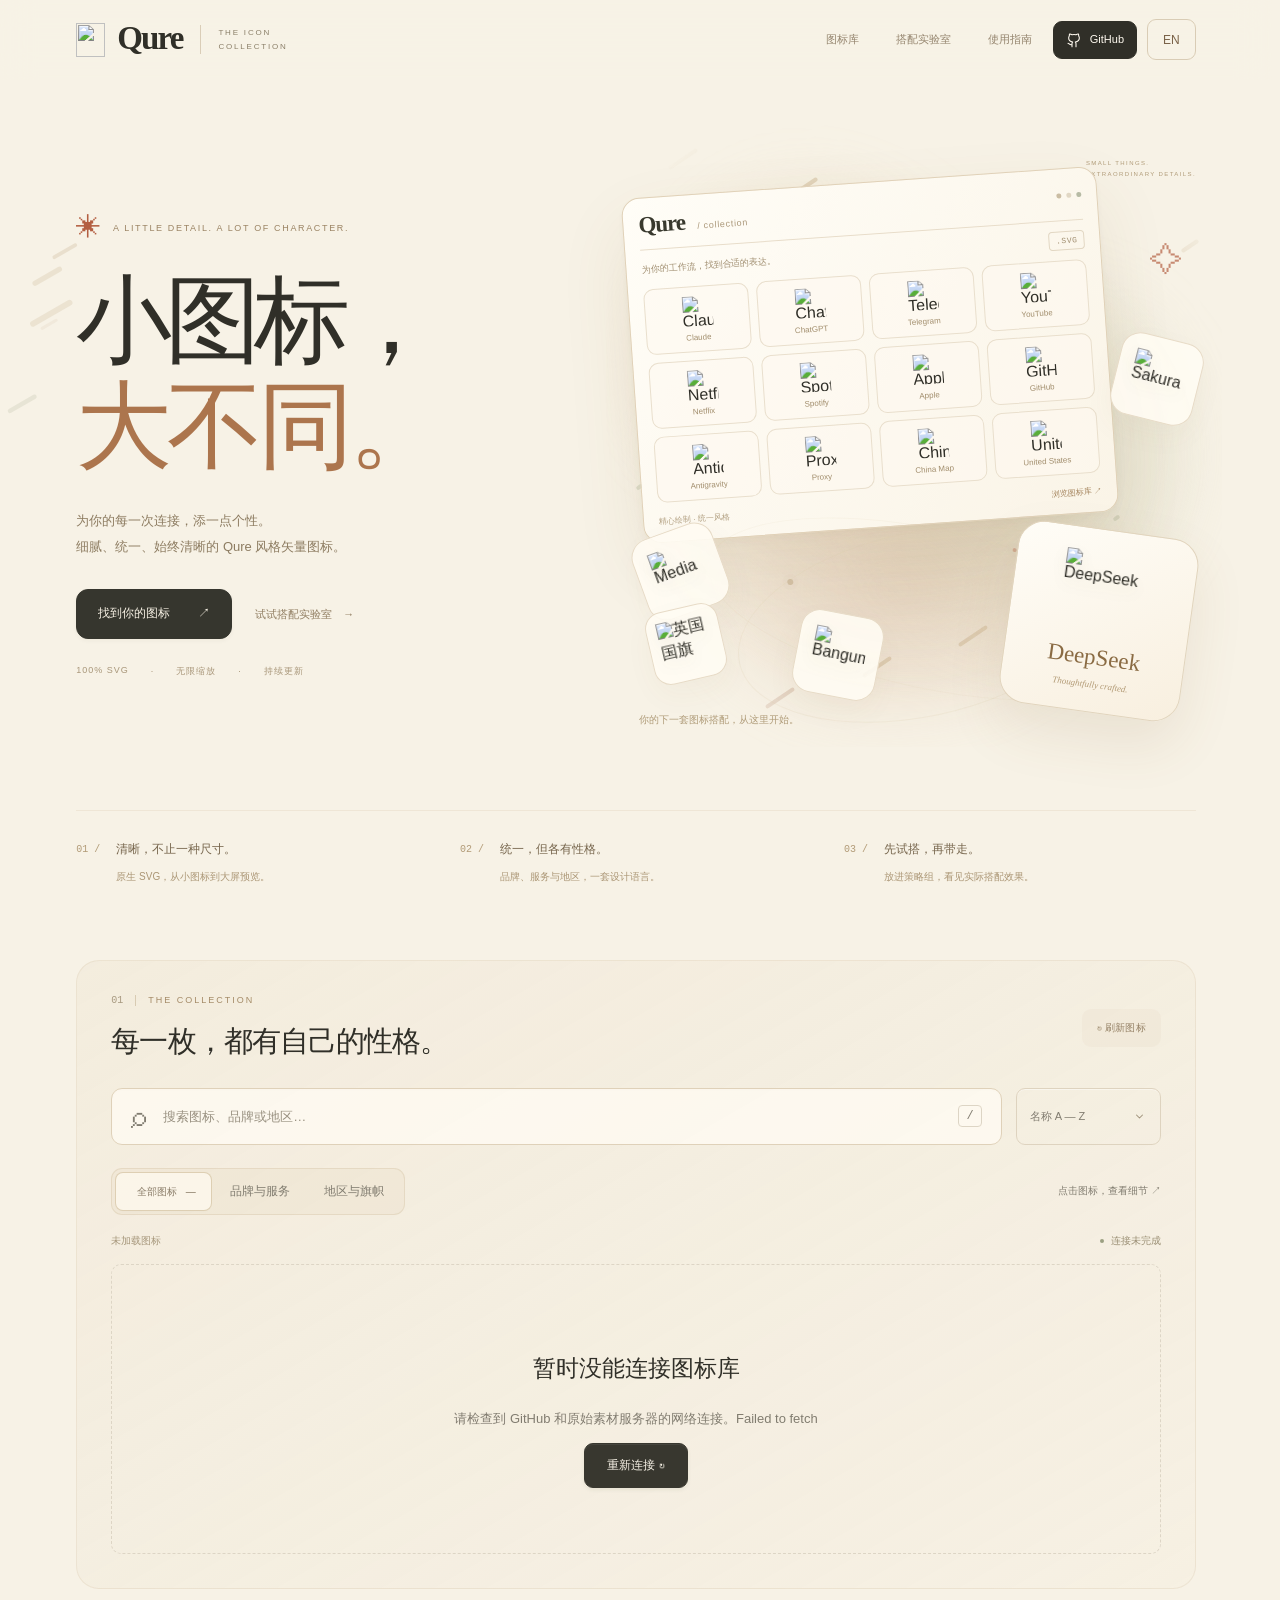
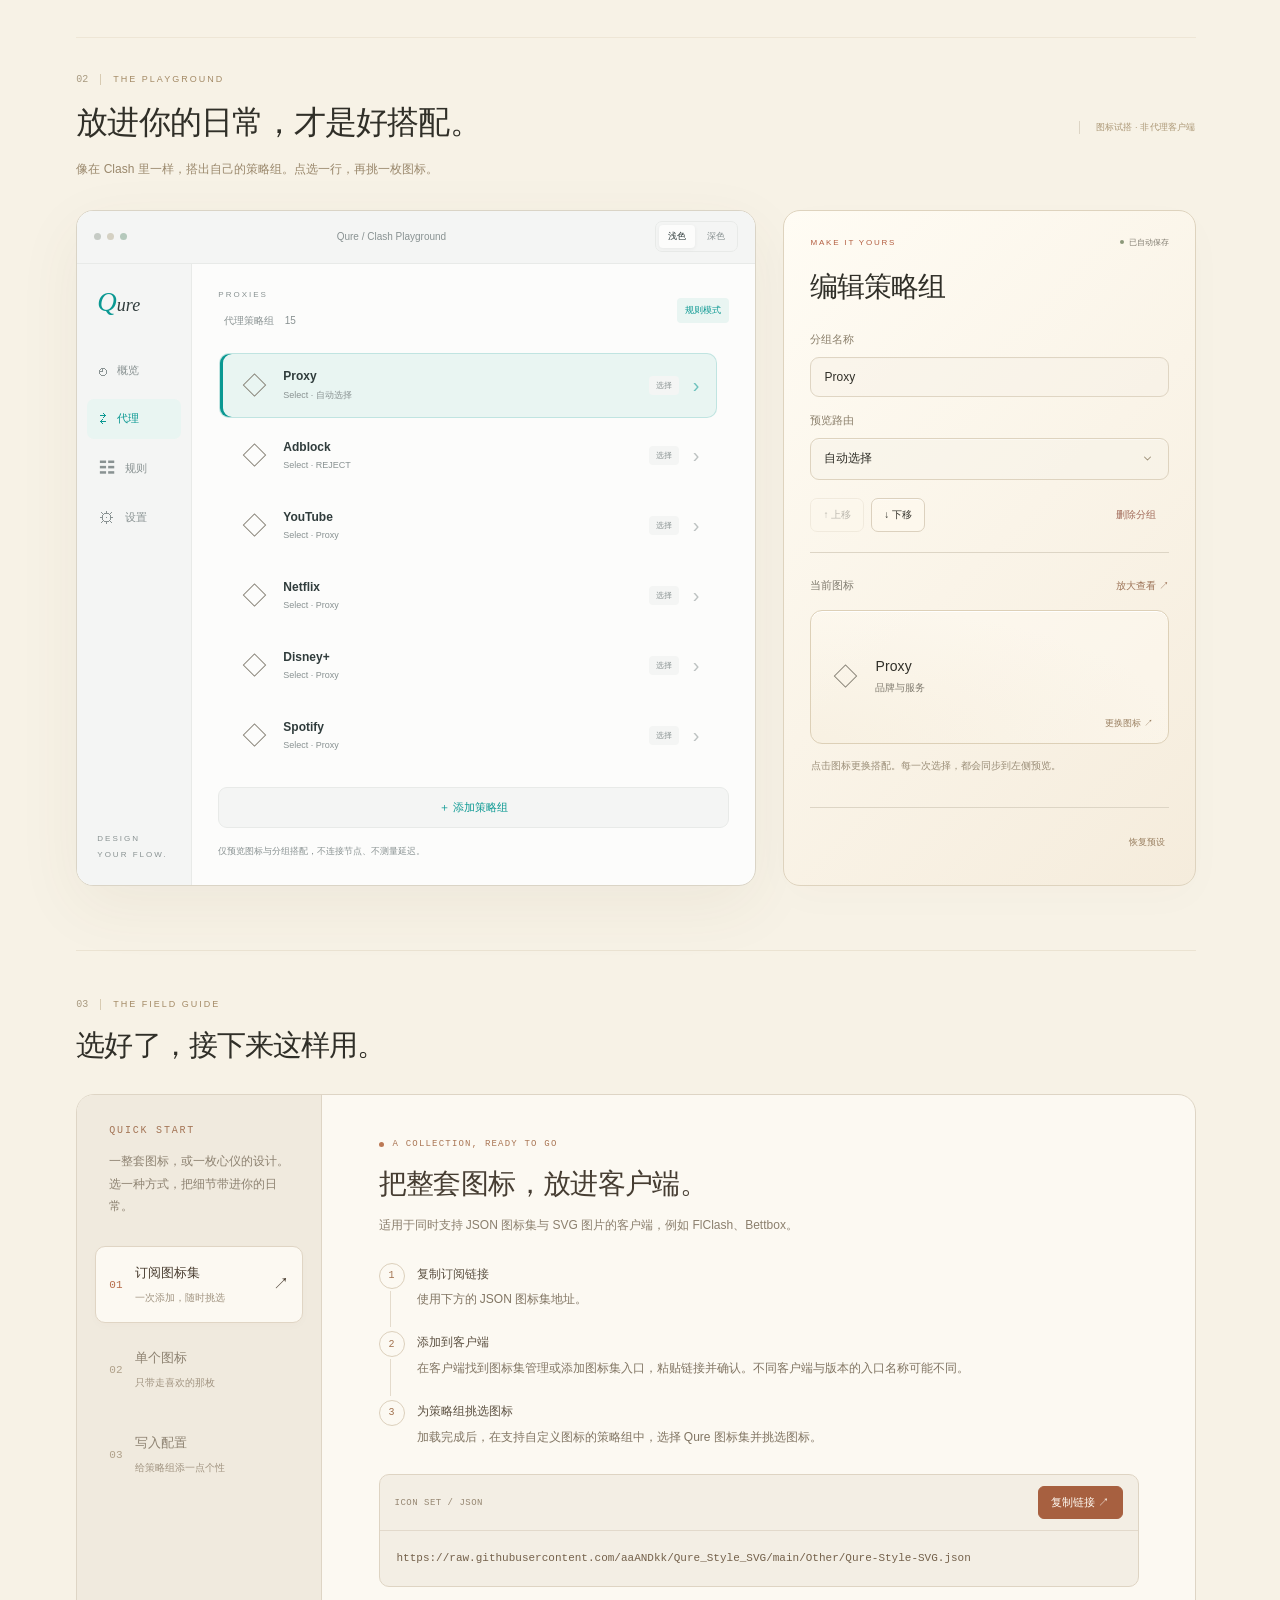
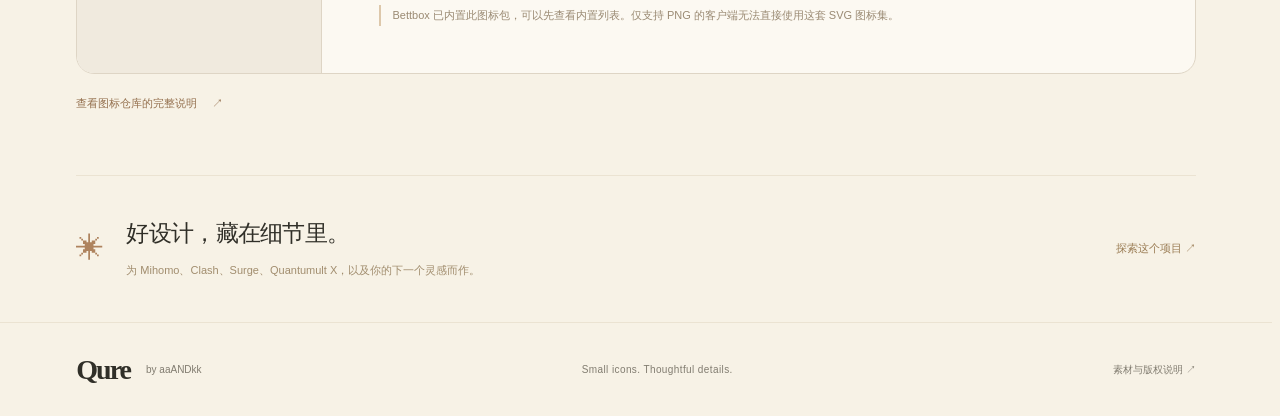
==== commit 1b928627: "Remove playground JSON import and export" ====
--- a/index.html
+++ b/index.html
@@ -34,11 +34,11 @@
           <div class="clash-titlebar"><div class="window-dots" aria-hidden="true"><i></i><i></i><i></i></div><span>Qure / Clash Playground</span><div class="theme-switch" role="group" aria-label="策略组预览主题" data-i18n-aria-label="策略组预览主题"><button id="studio-light" aria-pressed="true" title="浅色预览" data-i18n-title="浅色预览" data-i18n="浅色">浅色</button><button id="studio-dark" aria-pressed="false" title="深色预览" data-i18n-title="深色预览" data-i18n="深色">深色</button></div></div>
           <div class="clash-body"><aside class="clash-sidebar" aria-label="预览界面侧栏" data-i18n-aria-label="预览界面侧栏"><span class="clash-app-logo">Q<span>ure</span></span><span class="sidebar-item">◴ <span data-i18n="概览">概览</span></span><span class="sidebar-item selected">⇄ <span data-i18n="代理">代理</span></span><span class="sidebar-item">☷ <span data-i18n="规则">规则</span></span><span class="sidebar-item">⚙ <span data-i18n="设置">设置</span></span><span class="sidebar-bottom">DESIGN<br>YOUR FLOW.</span></aside><div class="clash-main"><div class="clash-heading"><div><p>PROXIES</p><h3><span data-i18n="代理策略组">代理策略组</span> <span id="group-count"></span></h3></div><span class="mock-mode" data-i18n="规则模式">规则模式</span></div><div id="group-list" class="group-list" aria-label="可编辑的策略组" data-i18n-aria-label="可编辑的策略组"></div><button id="add-group" class="add-group" data-i18n="＋ 添加策略组">＋ 添加策略组</button><p class="clash-disclaimer" data-i18n="仅预览图标与分组搭配，不连接节点、不测量延迟。">仅预览图标与分组搭配，不连接节点、不测量延迟。</p></div></div>
         </div>
-        <aside class="studio-editor" aria-labelledby="editor-title"><div class="editor-heading"><span class="eyebrow">MAKE IT YOURS</span><span id="studio-save-state" role="status" data-i18n="自动保存到本机">自动保存到本机</span></div><h3 id="editor-title" data-i18n="编辑策略组">编辑策略组</h3><div id="editor-fields"><label class="studio-field"><span data-i18n="分组名称">分组名称</span><input id="group-name" maxlength="48" autocomplete="off" placeholder="例如 YouTube" data-i18n-placeholder="例如 YouTube"></label><label class="studio-field"><span data-i18n="预览路由">预览路由</span><select id="group-route"><option value="Proxy">Proxy</option><option value="自动选择" data-i18n="自动选择">自动选择</option><option value="DIRECT">DIRECT</option><option value="REJECT">REJECT</option><option value="香港节点" data-i18n="香港节点">香港节点</option><option value="日本节点" data-i18n="日本节点">日本节点</option><option value="新加坡节点" data-i18n="新加坡节点">新加坡节点</option><option value="美国节点" data-i18n="美国节点">美国节点</option></select></label><div class="group-tools"><button id="group-up" title="上移策略组" data-i18n-title="上移策略组" data-i18n="↑ 上移">↑ 上移</button><button id="group-down" title="下移策略组" data-i18n-title="下移策略组" data-i18n="↓ 下移">↓ 下移</button><button id="remove-group" class="danger" data-i18n="删除分组">删除分组</button></div><div class="editor-icon-label"><span data-i18n="当前图标">当前图标</span><button id="inspect-group-icon" data-i18n="放大查看 ↗">放大查看 ↗</button></div><button id="chosen-icon" class="chosen-icon" type="button" aria-label="更换当前策略组图标" data-i18n-aria-label="更换当前策略组图标"></button><p class="editor-tip" data-i18n="点击图标更换搭配。每一次选择，都会同步到左侧预览。">点击图标更换搭配。每一次选择，都会同步到左侧预览。</p></div><div id="editor-empty" hidden><p data-i18n="从空白开始，搭出自己的策略组。">从空白开始，搭出自己的策略组。</p><button id="add-first" class="primary" data-i18n="＋ 添加第一组">＋ 添加第一组</button></div><div class="studio-actions"><button id="export-design" class="quiet-button" data-i18n="导出搭配 JSON ↓">导出搭配 JSON ↓</button><label class="import-button quiet-button"><span data-i18n="导入搭配">导入搭配</span><input id="import-design" type="file" accept=".json,application/json" class="sr-only"></label><button id="reset-design" data-i18n="恢复预设">恢复预设</button></div></aside>
+        <aside class="studio-editor" aria-labelledby="editor-title"><div class="editor-heading"><span class="eyebrow">MAKE IT YOURS</span><span id="studio-save-state" role="status" data-i18n="自动保存到本机">自动保存到本机</span></div><h3 id="editor-title" data-i18n="编辑策略组">编辑策略组</h3><div id="editor-fields"><label class="studio-field"><span data-i18n="分组名称">分组名称</span><input id="group-name" maxlength="48" autocomplete="off" placeholder="例如 YouTube" data-i18n-placeholder="例如 YouTube"></label><label class="studio-field"><span data-i18n="预览路由">预览路由</span><select id="group-route"><option value="Proxy">Proxy</option><option value="自动选择" data-i18n="自动选择">自动选择</option><option value="DIRECT">DIRECT</option><option value="REJECT">REJECT</option><option value="香港节点" data-i18n="香港节点">香港节点</option><option value="日本节点" data-i18n="日本节点">日本节点</option><option value="新加坡节点" data-i18n="新加坡节点">新加坡节点</option><option value="美国节点" data-i18n="美国节点">美国节点</option></select></label><div class="group-tools"><button id="group-up" title="上移策略组" data-i18n-title="上移策略组" data-i18n="↑ 上移">↑ 上移</button><button id="group-down" title="下移策略组" data-i18n-title="下移策略组" data-i18n="↓ 下移">↓ 下移</button><button id="remove-group" class="danger" data-i18n="删除分组">删除分组</button></div><div class="editor-icon-label"><span data-i18n="当前图标">当前图标</span><button id="inspect-group-icon" data-i18n="放大查看 ↗">放大查看 ↗</button></div><button id="chosen-icon" class="chosen-icon" type="button" aria-label="更换当前策略组图标" data-i18n-aria-label="更换当前策略组图标"></button><p class="editor-tip" data-i18n="点击图标更换搭配。每一次选择，都会同步到左侧预览。">点击图标更换搭配。每一次选择，都会同步到左侧预览。</p></div><div id="editor-empty" hidden><p data-i18n="从空白开始，搭出自己的策略组。">从空白开始，搭出自己的策略组。</p><button id="add-first" class="primary" data-i18n="＋ 添加第一组">＋ 添加第一组</button></div><div class="studio-actions"><button id="reset-design" data-i18n="恢复预设">恢复预设</button></div></aside>
       </div>
     </section>
     <dialog id="icon-dialog" class="icon-dialog" aria-labelledby="icon-dialog-title"><div class="dialog-topline"><span class="eyebrow">CURATE YOUR DETAILS</span><button id="close-icon-dialog" class="round-button" aria-label="关闭图标选择" data-i18n-aria-label="关闭图标选择"><svg viewBox="0 0 24 24" aria-hidden="true"><path d="m6 6 12 12M6 18 18 6"/></svg></button></div><div class="icon-dialog-heading"><h2 id="icon-dialog-title" data-i18n="挑选一枚图标">挑选一枚图标</h2><p id="icon-dialog-description" data-i18n="让每个策略组，都有自己的性格。">让每个策略组，都有自己的性格。</p></div><div class="picker-search"><input id="picker-search" type="search" placeholder="搜索品牌、地区、图标…" aria-label="搜索搭配图标" data-i18n-aria-label="搜索搭配图标" data-i18n-placeholder="搜索品牌、地区、图标…"><select id="picker-category" aria-label="筛选搭配图标分类" data-i18n-aria-label="筛选搭配图标分类"><option value="all" data-i18n="全部">全部</option><option value="common" data-i18n="服务">服务</option><option value="flag" data-i18n="地区">地区</option></select></div><div id="icon-picker" class="icon-picker" aria-label="选择策略组图标" data-i18n-aria-label="选择策略组图标"></div><div class="picker-pagination"><button id="picker-prev" aria-label="上一页图标" data-i18n-aria-label="上一页图标">←</button><span id="picker-status" role="status"></span><button id="picker-next" aria-label="下一页图标" data-i18n-aria-label="下一页图标">→</button></div><div class="icon-dialog-footer"><div id="pending-icon" class="pending-icon"><span data-i18n="选择一枚图标">选择一枚图标</span></div><button id="apply-icon" class="primary"><span data-i18n="应用到策略组">应用到策略组</span> <span aria-hidden="true">↗</span></button></div></dialog>
-    <dialog id="studio-confirm" aria-labelledby="studio-confirm-title"><div class="dialog-scroll"><div class="confirm-symbol" aria-hidden="true">↺</div><span class="eyebrow">A FRESH START</span><h2 id="studio-confirm-title" data-i18n="恢复预设搭配？">恢复预设搭配？</h2><p data-i18n="当前分组、名称和图标搭配会被预设替换。需要保留时，可以先导出。">当前分组、名称和图标搭配会被预设替换。需要保留时，可以先导出。</p><div class="confirm-actions"><button id="cancel-reset" class="quiet-button" data-i18n="取消">取消</button><button id="confirm-reset" class="primary" data-i18n="恢复预设">恢复预设</button></div></div></dialog>
+    <dialog id="studio-confirm" aria-labelledby="studio-confirm-title"><div class="dialog-scroll"><div class="confirm-symbol" aria-hidden="true">↺</div><span class="eyebrow">A FRESH START</span><h2 id="studio-confirm-title" data-i18n="恢复预设搭配？">恢复预设搭配？</h2><p data-i18n="当前分组、名称和图标搭配会恢复为预设，此操作无法撤销。">当前分组、名称和图标搭配会恢复为预设，此操作无法撤销。</p><div class="confirm-actions"><button id="cancel-reset" class="quiet-button" data-i18n="取消">取消</button><button id="confirm-reset" class="primary" data-i18n="恢复预设">恢复预设</button></div></div></dialog>
     <section id="usage" class="usage-guide" aria-labelledby="usage-title">
       <div class="section-heading"><div><p class="eyebrow"><span class="section-index">03</span> THE FIELD GUIDE</p><h2 id="usage-title" data-i18n="选好了，接下来这样用。">选好了，接下来这样用。</h2></div></div>
       <div class="guide-layout">
@@ -66,7 +66,7 @@
             <span class="guide-kicker">MAKE IT PART OF YOUR FLOW</span><h3 data-i18n="为策略组，写上一枚图标。">为策略组，写上一枚图标。</h3><p data-i18n="在 Mihomo / Clash 配置的目标策略组中，添加 icon 字段。显示效果取决于客户端是否支持该字段与 SVG。">在 Mihomo / Clash 配置的目标策略组中，添加 icon 字段。显示效果取决于客户端是否支持该字段与 SVG。</p>
             <ol class="guide-steps"><li><span><strong data-i18n="复制配置片段">复制配置片段</strong><span data-i18n="打开图标预览，点击“复制配置片段”。">打开图标预览，点击“复制配置片段”。</span></span></li><li><span><strong data-i18n="放入目标策略组">放入目标策略组</strong><span data-i18n="将 icon 字段放进目标策略组中，与 name、type 等字段保持相同缩进；已有 icon 时替换原值。">将 icon 字段放进目标策略组中，与 name、type 等字段保持相同缩进；已有 icon 时替换原值。</span></span></li><li><span><strong data-i18n="保存并查看效果">保存并查看效果</strong><span data-i18n="保存并重新加载配置，在支持的客户端中查看效果。">保存并重新加载配置，在支持的客户端中查看效果。</span></span></li></ol>
             <div class="guide-snippet"><div class="guide-snippet-head"><span>POLICY GROUP / YAML</span><button class="guide-copy" data-guide-copy="guide-config-code" aria-label="复制 icon 配置片段" data-i18n-aria-label="复制 icon 配置片段" data-i18n="复制片段 ↗">复制片段 ↗</button></div><pre><code id="guide-config-code">icon: "https://raw.githubusercontent.com/aaANDkk/Qure_Style_SVG/main/icon/svg/flag/Japan.svg"</code></pre></div>
-            <p class="guide-note" data-i18n="搭配实验室导出的 JSON 用于保存本站的试搭方案，不是图标集订阅，也不能直接作为 Clash 配置导入。">搭配实验室导出的 JSON 用于保存本站的试搭方案，不是图标集订阅，也不能直接作为 Clash 配置导入。</p>
+            <p class="guide-note" data-i18n="搭配实验室用于预览图标效果，修改会自动保存在当前浏览器。要在客户端使用图标，请复制图标链接或配置片段。">搭配实验室用于预览图标效果，修改会自动保存在当前浏览器。要在客户端使用图标，请复制图标链接或配置片段。</p>
           </div>
 
         </div>
--- a/style.css
+++ b/style.css
@@ -20,8 +20,8 @@
 .topbar .brand{display:flex;align-items:center;gap:12px;line-height:1;letter-spacing:0}.brand-word{display:block;font:700 36px/.96 var(--serif);letter-spacing:-1.9px;position:relative;top:-1px}.topbar .brand>img{display:block;object-fit:contain;width:32px;height:38px;border-radius:0}.topbar .brand-note{display:flex;align-items:center;flex-shrink:0;min-height:34px;font:9px/1.65 'Segoe UI',sans-serif;letter-spacing:2.1px;margin-left:10px;padding-left:20px;max-width:none}.topbar .nav-library{background:transparent;border-color:transparent}.topbar .nav-library:hover,.topbar .nav-studio:hover{background:#ece3d080;color:var(--accent)}.topbar .nav-studio{color:var(--muted)}.modal-actions{flex-wrap:wrap}.modal-actions #try-icon{margin-left:auto}
 /* Clash-style design playground. It deliberately exposes no live network metrics. */
 .playground{padding:45px 0 64px;border-top:1px solid var(--line)}.studio-intro{font-size:12px;line-height:1.9;color:var(--muted);margin:13px 0 0}.studio-label{font-size:10px;color:var(--muted);border-left:1px solid var(--line);padding-left:16px;white-space:nowrap}.studio-layout{display:grid;grid-template-columns:minmax(0,1.5fr) minmax(280px,1fr);gap:24px;align-items:start}.clash-window{--clash-bg:#fcfcfb;--clash-panel:#f4f5f4;--clash-line:#e8eae8;--clash-text:#303c3c;--clash-muted:#899292;--clash-accent:#0a9892;--clash-selected:#e9f5f2;background:var(--clash-bg);color:var(--clash-text);border:1px solid #d3d6ce;border-radius:14px;overflow:hidden;box-shadow:0 14px 45px #6653290b;font-family:'Segoe UI','Microsoft YaHei',sans-serif;transition:background .25s,color .25s}.clash-window[data-theme='dark']{--clash-bg:#202727;--clash-panel:#1a2020;--clash-line:#344040;--clash-text:#e0e9e7;--clash-muted:#879a96;--clash-accent:#62c7b5;--clash-selected:#2b3d38;border-color:#38423d;box-shadow:0 14px 45px #20201a20}.clash-titlebar{height:51px;border-bottom:1px solid var(--clash-line);display:flex;align-items:center;justify-content:space-between;gap:12px;padding:0 17px;background:var(--clash-panel);font-size:10px;color:var(--clash-muted)}.window-dots{display:flex;gap:6px}.window-dots i{width:7px;height:7px;border-radius:50%;background:#c6cbc5}.window-dots i:nth-child(2){background:#d5d1c3}.window-dots i:nth-child(3){background:#b5c9bc}.theme-switch{display:flex;gap:3px;padding:3px;background:var(--clash-line);border-radius:6px}.theme-switch button{border:0;padding:4px 8px;color:var(--clash-muted);border-radius:4px;font-size:9px}.theme-switch button[aria-pressed='true']{background:var(--clash-bg);color:var(--clash-text);box-shadow:0 1px 4px #0001}.clash-body{display:grid;grid-template-columns:105px minmax(0,1fr);min-height:625px}.clash-sidebar{display:flex;flex-direction:column;gap:8px;padding:23px 10px;background:var(--clash-panel);border-right:1px solid var(--clash-line)}.clash-app-logo{font:italic 27px var(--serif);padding:0 10px 25px;color:var(--clash-accent)}.clash-app-logo span{color:var(--clash-text);font-size:18px}.sidebar-item{display:flex;align-items:center;gap:10px;padding:11px 12px;font-size:16px;color:var(--clash-muted);border-radius:7px}.sidebar-item span{font-size:11px}.sidebar-item.selected{color:var(--clash-accent);background:var(--clash-selected)}.sidebar-bottom{font-size:8px;letter-spacing:2px;line-height:1.9;margin:auto 10px 0;color:var(--clash-muted)}.clash-main{padding:22px 20px 16px;min-width:0}.clash-heading{display:flex;align-items:center;justify-content:space-between;gap:10px;margin-bottom:19px}.clash-heading p{font-size:8px;letter-spacing:2px;color:var(--clash-muted);margin:0 0 8px}.clash-heading h3{font-size:16px;font-weight:600;margin:0;line-height:1.5}.clash-heading h3 span{color:var(--clash-muted);font-size:10px;font-weight:400;margin-left:6px}.mock-mode{font-size:9px;background:var(--clash-selected);color:var(--clash-accent);padding:6px 8px;border-radius:4px}.group-list{max-height:578px;overflow:auto;padding:2px 3px 3px;scrollbar-width:thin;scrollbar-color:var(--clash-line) transparent}.strategy-row{display:flex;width:100%;align-items:center;gap:12px;background:var(--clash-bg);color:var(--clash-text);border:1px solid var(--clash-line);border-radius:8px;padding:12px 13px;text-align:left;margin-bottom:8px;min-height:68px;transition:border-color .2s,background .2s,translate .2s}.strategy-row:hover{translate:2px 0;border-color:var(--clash-accent)}.strategy-row.active{background:var(--clash-selected);border-color:var(--clash-accent)}.strategy-image{display:grid;place-items:center;width:34px;height:34px;flex-shrink:0}.strategy-image img{object-fit:contain;transition:transform .25s}.strategy-row:hover img{transform:scale(1.12)}.strategy-text{display:flex;flex-direction:column;gap:6px;min-width:0;flex:1}.strategy-text strong{font-size:12px;font-weight:600;overflow:hidden;text-overflow:ellipsis;white-space:nowrap}.strategy-text>span{font-size:9px;color:var(--clash-muted)}.strategy-kind{font-size:8px;color:var(--clash-muted);padding:3px 6px;border:1px solid var(--clash-line);border-radius:4px}.strategy-arrow{font-size:20px;color:var(--clash-muted);margin-left:2px}.add-group{display:block;width:100%;margin-top:12px;border:1px dashed var(--clash-line);color:var(--clash-accent);padding:13px;border-radius:7px;font-size:11px}.add-group:hover{background:var(--clash-selected);border-color:var(--clash-accent)}.clash-disclaimer{font-size:9px;line-height:1.8;color:var(--clash-muted);margin:15px 0 0}.studio-no-groups{padding:50px 10px;text-align:center;font-size:12px;line-height:2;color:var(--clash-muted)}
-.studio-editor{border:1px solid var(--line);border-radius:12px;background:#fcf9f1;padding:24px;min-width:0;position:sticky;top:20px}.editor-heading{display:flex;justify-content:space-between;align-items:center;gap:8px}.editor-heading .eyebrow{color:var(--accent);font-size:8px;letter-spacing:1.5px}.editor-heading>span:last-child{font-size:8px;color:var(--muted)}.studio-editor h3{font:400 25px var(--serif);letter-spacing:-.5px;margin:18px 0 23px}.studio-field{display:flex;flex-direction:column;gap:8px;color:var(--muted);font-size:10px;margin-bottom:16px}.studio-field input,.studio-field select,.picker-search input,.picker-search select{min-width:0;width:100%;border:1px solid var(--line);background:var(--paper);color:var(--ink);padding:10px 12px;border-radius:6px;font-size:12px}.studio-field input:focus,.picker-search input:focus{border-color:var(--accent)}.group-tools{display:flex;gap:8px;border-bottom:1px solid var(--line);padding-bottom:18px;margin-bottom:20px}.group-tools button{border:1px solid var(--line);border-radius:5px;font-size:10px;padding:7px 10px;background:var(--surface)}.group-tools .danger{margin-left:auto;color:#ad5348;border-color:transparent;background:none}.group-tools button:hover{background:#eee5d3}.group-tools .danger:hover{background:#ad534810}.editor-icon-label{display:flex;justify-content:space-between;align-items:center;margin-bottom:10px;font-size:10px;color:var(--muted)}.editor-icon-label button{border:0;font-size:9px;color:var(--accent);padding:0}.chosen-icon{display:flex;align-items:center;gap:13px;background:var(--paper);padding:12px;border-radius:7px;margin-bottom:16px}.chosen-icon>div{display:flex;flex-direction:column;gap:5px;min-width:0}.chosen-icon>div>span{font-size:12px;overflow-wrap:anywhere}.chosen-icon small{font-size:9px;color:var(--muted)}.chosen-icon img{object-fit:contain}.picker-search{display:flex;gap:7px;margin-bottom:13px}.picker-search input{font-size:10px;padding:10px;width:100%}.picker-search select{width:72px;font-size:10px;padding:7px}.icon-picker{display:grid;grid-template-columns:repeat(4,minmax(0,1fr));gap:7px;min-height:225px;align-content:start}.picker-item{display:flex;align-items:center;justify-content:center;flex-direction:column;gap:8px;padding:10px 4px;border:1px solid var(--line);border-radius:7px;background:var(--surface);min-width:0;min-height:70px;transition:transform .2s,background .2s}.picker-item img{object-fit:contain}.picker-item span{font-size:8px;overflow:hidden;white-space:nowrap;text-overflow:ellipsis;max-width:100%}.picker-item:hover{transform:translateY(-2px);border-color:var(--accent)}.picker-item.selected{background:#eae0ce;border-color:var(--accent)}.picker-empty{grid-column:1/-1;text-align:center;font-size:11px;color:var(--muted);padding:35px 8px}.picker-pagination{display:flex;align-items:center;justify-content:space-between;margin-top:12px}.picker-pagination button{width:28px;height:27px;border-radius:5px;font-size:12px;background:var(--surface)}.picker-pagination>span{font-size:9px;color:var(--muted)}.studio-actions{display:flex;flex-wrap:wrap;align-items:center;gap:11px;border-top:1px solid var(--line);margin-top:20px;padding-top:18px}.studio-actions .quiet-button{padding:9px 11px;font-size:9px}.import-button{border:1px solid var(--line);cursor:pointer;display:inline-flex}.import-button:focus-within{outline:2px solid var(--accent);outline-offset:3px}#reset-design{border:0;color:var(--muted);font-size:9px;padding:4px;margin-left:auto}.studio-image-error{font-size:25px;color:var(--muted)}#editor-empty p{font-size:12px;line-height:1.8;color:var(--muted);margin:25px 0}#studio-confirm{max-width:420px;padding:28px}#studio-confirm h2{font-size:25px}#studio-confirm p{font-size:12px;color:var(--muted);line-height:1.9;margin:20px 0 25px}#studio-confirm .confirm-actions{display:flex;justify-content:flex-end;gap:10px}
+.studio-editor{border:1px solid var(--line);border-radius:12px;background:#fcf9f1;padding:24px;min-width:0;position:sticky;top:20px}.editor-heading{display:flex;justify-content:space-between;align-items:center;gap:8px}.editor-heading .eyebrow{color:var(--accent);font-size:8px;letter-spacing:1.5px}.editor-heading>span:last-child{font-size:8px;color:var(--muted)}.studio-editor h3{font:400 25px var(--serif);letter-spacing:-.5px;margin:18px 0 23px}.studio-field{display:flex;flex-direction:column;gap:8px;color:var(--muted);font-size:10px;margin-bottom:16px}.studio-field input,.studio-field select,.picker-search input,.picker-search select{min-width:0;width:100%;border:1px solid var(--line);background:var(--paper);color:var(--ink);padding:10px 12px;border-radius:6px;font-size:12px}.studio-field input:focus,.picker-search input:focus{border-color:var(--accent)}.group-tools{display:flex;gap:8px;border-bottom:1px solid var(--line);padding-bottom:18px;margin-bottom:20px}.group-tools button{border:1px solid var(--line);border-radius:5px;font-size:10px;padding:7px 10px;background:var(--surface)}.group-tools .danger{margin-left:auto;color:#ad5348;border-color:transparent;background:none}.group-tools button:hover{background:#eee5d3}.group-tools .danger:hover{background:#ad534810}.editor-icon-label{display:flex;justify-content:space-between;align-items:center;margin-bottom:10px;font-size:10px;color:var(--muted)}.editor-icon-label button{border:0;font-size:9px;color:var(--accent);padding:0}.chosen-icon{display:flex;align-items:center;gap:13px;background:var(--paper);padding:12px;border-radius:7px;margin-bottom:16px}.chosen-icon>div{display:flex;flex-direction:column;gap:5px;min-width:0}.chosen-icon>div>span{font-size:12px;overflow-wrap:anywhere}.chosen-icon small{font-size:9px;color:var(--muted)}.chosen-icon img{object-fit:contain}.picker-search{display:flex;gap:7px;margin-bottom:13px}.picker-search input{font-size:10px;padding:10px;width:100%}.picker-search select{width:72px;font-size:10px;padding:7px}.icon-picker{display:grid;grid-template-columns:repeat(4,minmax(0,1fr));gap:7px;min-height:225px;align-content:start}.picker-item{display:flex;align-items:center;justify-content:center;flex-direction:column;gap:8px;padding:10px 4px;border:1px solid var(--line);border-radius:7px;background:var(--surface);min-width:0;min-height:70px;transition:transform .2s,background .2s}.picker-item img{object-fit:contain}.picker-item span{font-size:8px;overflow:hidden;white-space:nowrap;text-overflow:ellipsis;max-width:100%}.picker-item:hover{transform:translateY(-2px);border-color:var(--accent)}.picker-item.selected{background:#eae0ce;border-color:var(--accent)}.picker-empty{grid-column:1/-1;text-align:center;font-size:11px;color:var(--muted);padding:35px 8px}.picker-pagination{display:flex;align-items:center;justify-content:space-between;margin-top:12px}.picker-pagination button{width:28px;height:27px;border-radius:5px;font-size:12px;background:var(--surface)}.picker-pagination>span{font-size:9px;color:var(--muted)}.studio-actions{display:flex;flex-wrap:wrap;align-items:center;gap:11px;border-top:1px solid var(--line);margin-top:20px;padding-top:18px}#reset-design{border:0;color:var(--muted);font-size:9px;padding:4px;margin-left:auto}.studio-image-error{font-size:25px;color:var(--muted)}#editor-empty p{font-size:12px;line-height:1.8;color:var(--muted);margin:25px 0}#studio-confirm{max-width:420px;padding:28px}#studio-confirm h2{font-size:25px}#studio-confirm p{font-size:12px;color:var(--muted);line-height:1.9;margin:20px 0 25px}#studio-confirm .confirm-actions{display:flex;justify-content:flex-end;gap:10px}
 @media(min-width:1250px){.studio-layout{grid-template-columns:minmax(0,1.65fr) minmax(330px,1fr);gap:30px}.clash-body{grid-template-columns:115px minmax(0,1fr)}.clash-main{padding:26px}.strategy-row{padding:13px 17px}}
 @media(max-width:1000px){.topbar .brand-note{display:none}.studio-layout{grid-template-columns:minmax(0,1.2fr) minmax(265px,1fr);gap:16px}.clash-body{grid-template-columns:65px minmax(0,1fr)}.clash-app-logo{font-size:24px;padding-left:8px}.clash-app-logo span,.sidebar-item span,.sidebar-bottom{display:none}.sidebar-item{justify-content:center;padding:12px 6px}.clash-sidebar{padding:23px 7px}.clash-main{padding:20px 13px}.studio-editor{padding:20px}.strategy-row{padding:12px 9px;gap:9px}.strategy-kind{display:none}.icon-picker{gap:5px}.picker-item{padding:10px 3px}.editor-heading>span:last-child{font-size:7px}}
-@media(max-width:720px){.studio-layout{grid-template-columns:minmax(0,1fr)}.studio-editor{position:static}.clash-body{min-height:0;grid-template-columns:64px minmax(0,1fr)}.group-list{max-height:430px}.clash-heading{margin-bottom:15px}.icon-picker{grid-template-columns:repeat(6,minmax(0,1fr));min-height:155px}.studio-label{display:none}.studio-intro{font-size:11px}.studio-editor{padding:22px}.clash-window{border-radius:11px}.editor-heading>span:last-child{font-size:9px}.studio-actions .quiet-button{font-size:10px}}
-@media(max-width:560px){.topbar .brand{gap:7px}.topbar .brand>img{width:27px;height:31px}.brand-word{font-size:30px;letter-spacing:-1.6px;top:-1px}.topbar nav a{padding:0 8px;font-size:10px;gap:5px}.topbar .nav-library svg{display:none}.topbar .nav-studio>span{display:none}.topbar nav{gap:1px}.topbar .nav-github svg{height:13px;width:13px}.modal-actions #try-icon{margin-left:0}.playground{padding-top:30px;padding-bottom:40px}.playground .section-heading h2{max-width:100%;font-size:22px}.studio-intro{max-width:280px}.clash-titlebar{font-size:9px;padding:0 12px;gap:7px}.clash-body{grid-template-columns:49px minmax(0,1fr)}.clash-sidebar{padding:19px 5px}.clash-app-logo{font-size:24px;padding:0 5px 19px}.clash-main{padding:18px 11px 12px}.clash-heading h3{font-size:15px}.strategy-row{padding:11px 10px;gap:10px}.strategy-text strong{font-size:11px}.strategy-text>span{font-size:8px}.strategy-image,.strategy-image img{width:30px;height:30px}.clash-disclaimer{font-size:8px}.icon-picker{grid-template-columns:repeat(4,minmax(0,1fr));min-height:225px}.studio-editor{padding:19px}.studio-actions{gap:8px}.studio-actions .quiet-button{font-size:9px;padding:9px}.group-tools button{padding:8px 10px}}
+@media(max-width:720px){.studio-layout{grid-template-columns:minmax(0,1fr)}.studio-editor{position:static}.clash-body{min-height:0;grid-template-columns:64px minmax(0,1fr)}.group-list{max-height:430px}.clash-heading{margin-bottom:15px}.icon-picker{grid-template-columns:repeat(6,minmax(0,1fr));min-height:155px}.studio-label{display:none}.studio-intro{font-size:11px}.studio-editor{padding:22px}.clash-window{border-radius:11px}.editor-heading>span:last-child{font-size:9px}}
+@media(max-width:560px){.topbar .brand{gap:7px}.topbar .brand>img{width:27px;height:31px}.brand-word{font-size:30px;letter-spacing:-1.6px;top:-1px}.topbar nav a{padding:0 8px;font-size:10px;gap:5px}.topbar .nav-library svg{display:none}.topbar .nav-studio>span{display:none}.topbar nav{gap:1px}.topbar .nav-github svg{height:13px;width:13px}.modal-actions #try-icon{margin-left:0}.playground{padding-top:30px;padding-bottom:40px}.playground .section-heading h2{max-width:100%;font-size:22px}.studio-intro{max-width:280px}.clash-titlebar{font-size:9px;padding:0 12px;gap:7px}.clash-body{grid-template-columns:49px minmax(0,1fr)}.clash-sidebar{padding:19px 5px}.clash-app-logo{font-size:24px;padding:0 5px 19px}.clash-main{padding:18px 11px 12px}.clash-heading h3{font-size:15px}.strategy-row{padding:11px 10px;gap:10px}.strategy-text strong{font-size:11px}.strategy-text>span{font-size:8px}.strategy-image,.strategy-image img{width:30px;height:30px}.clash-disclaimer{font-size:8px}.icon-picker{grid-template-columns:repeat(4,minmax(0,1fr));min-height:225px}.studio-editor{padding:19px}.studio-actions{gap:8px}.group-tools button{padding:8px 10px}}
--- a/i18n.css
+++ b/i18n.css
@@ -6,7 +6,7 @@
 html[lang='en'] .guide-panel h3{font-size:26px}
 html[lang='en'] .guide-nav button strong{font-size:12px}
 html[lang='en'] .studio-actions{gap:8px}
-html[lang='en'] .studio-actions .quiet-button{font-size:9px}
+
 @media(max-width:800px){.topbar .brand-note{display:none}html[lang='en'] .topbar nav>a:not(.nav-github){padding-inline:9px}}
 @media(max-width:560px){
  .language-toggle{min-width:32px;height:34px;margin-left:2px;padding:0 5px;font-size:10px}
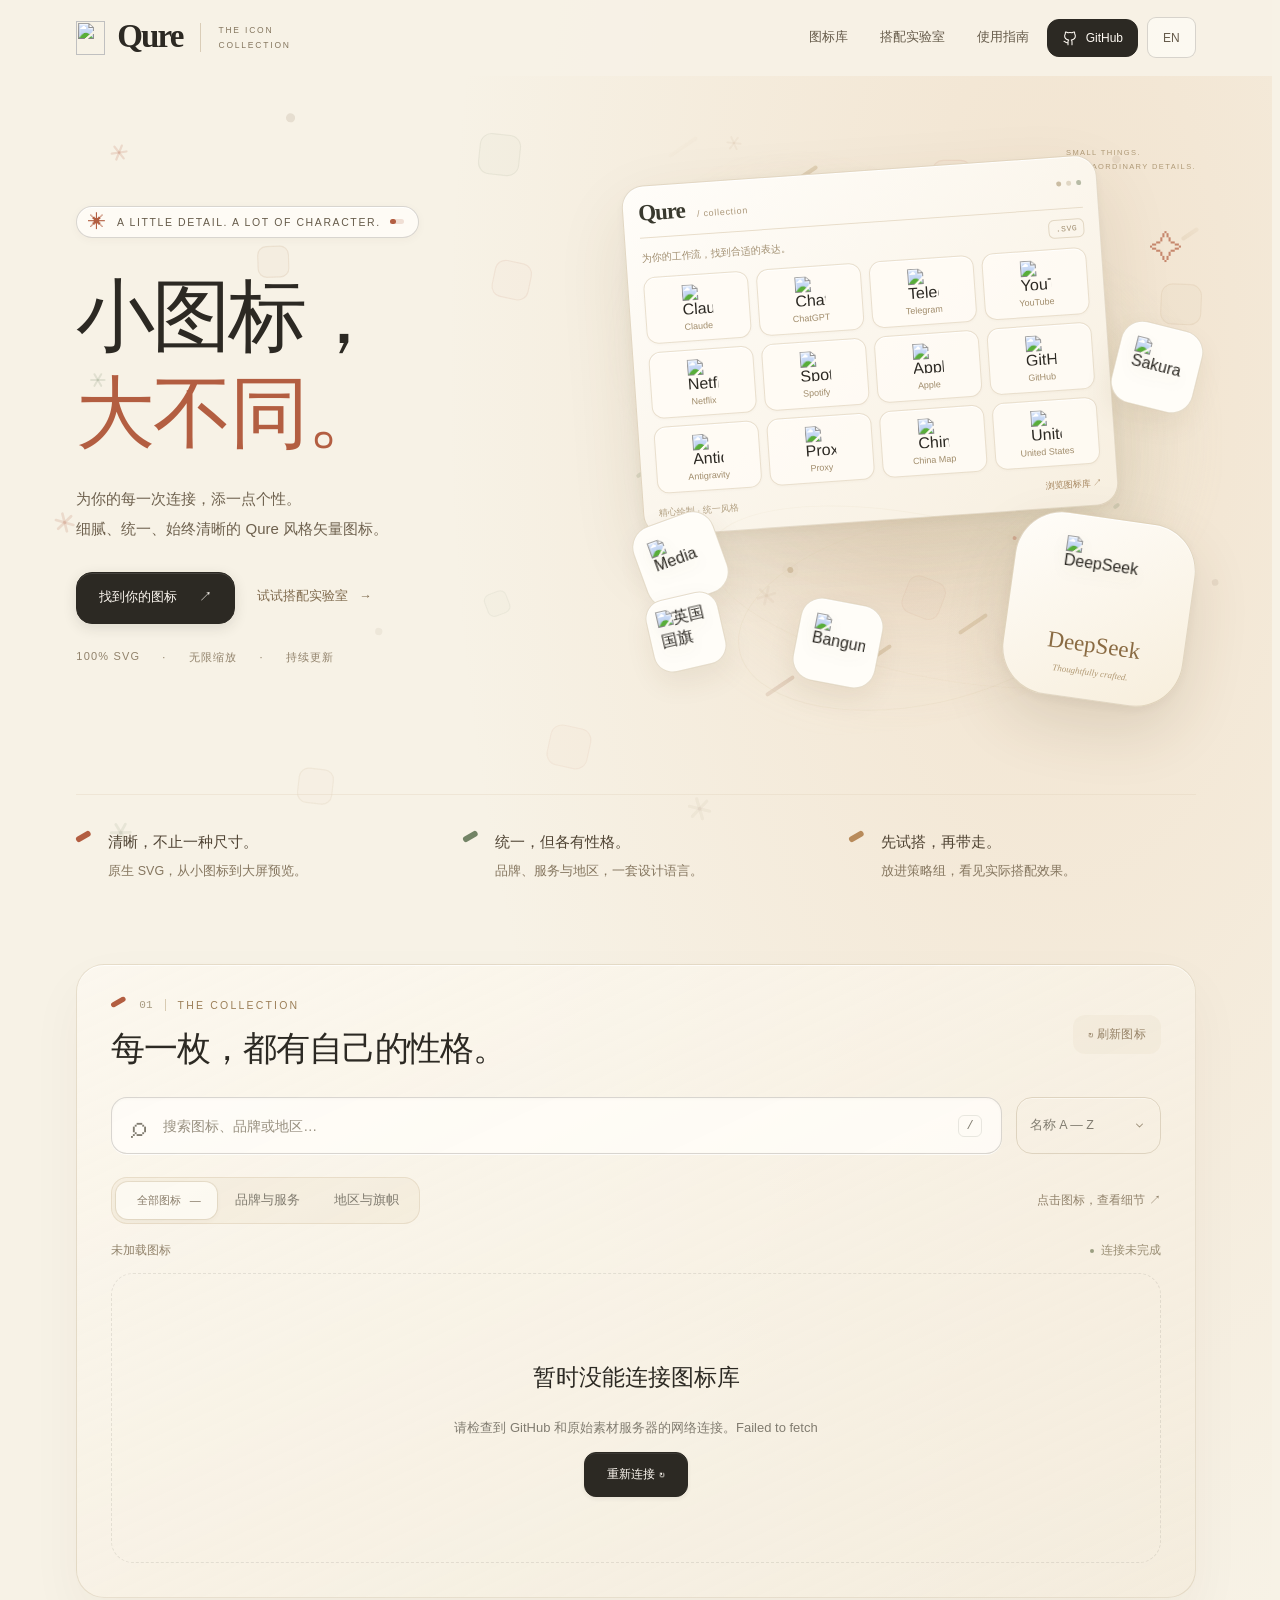
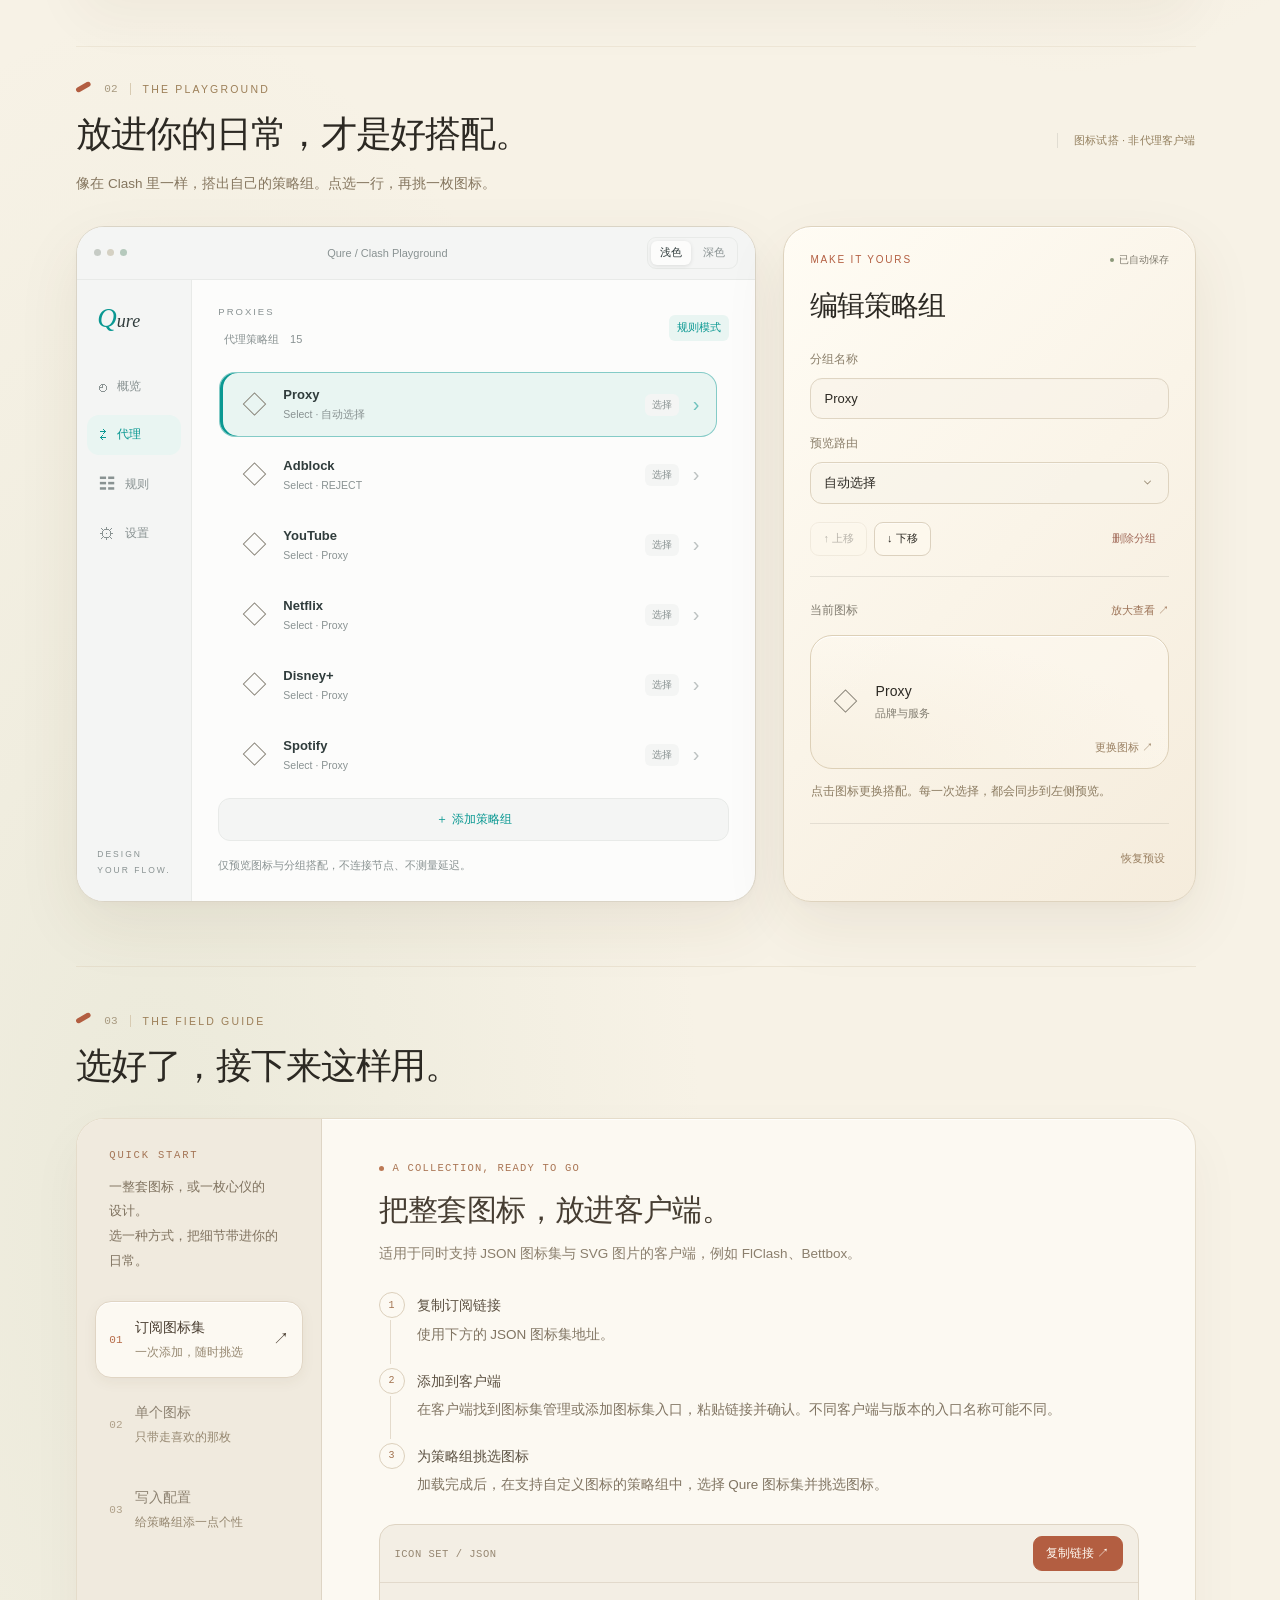
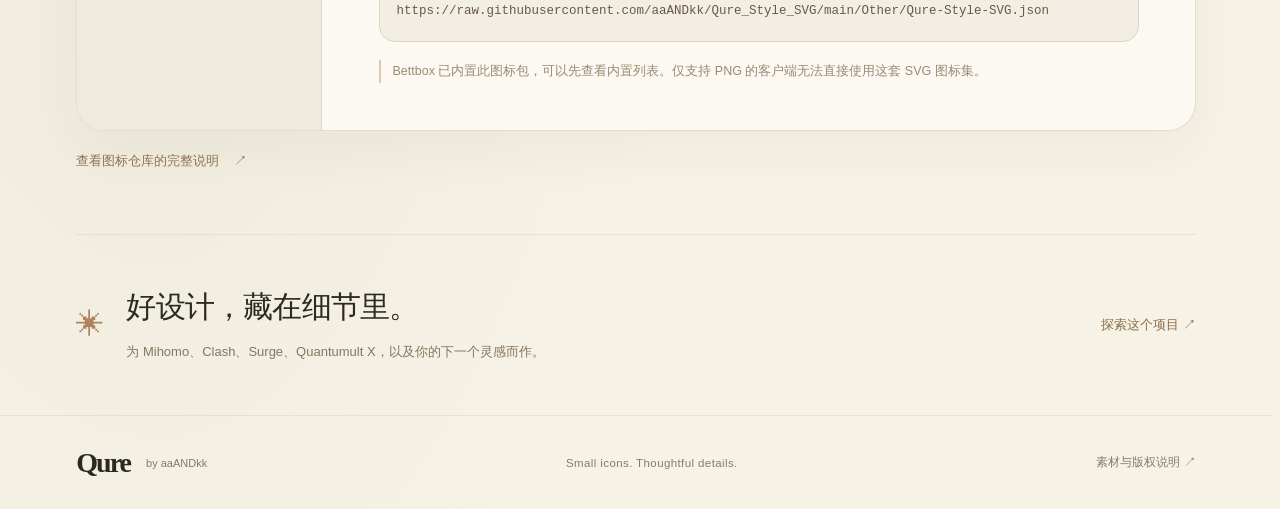
==== commit 55e9a258: "Polish iOS squircle aesthetics, spring motion and ambient constellation" ====
--- a/index.html
+++ b/index.html
@@ -6,7 +6,7 @@
   <meta name="description" content="Qure 风格 SVG 图标展示馆。搜索、预览和获取持续更新的矢量图标。" data-i18n-content="Qure 风格 SVG 图标展示馆。搜索、预览和获取持续更新的矢量图标。">
   <title data-i18n="Qure — 小图标，大不同。">Qure — 小图标，大不同。</title>
   <link rel="icon" href="https://raw.githubusercontent.com/aaANDkk/Qure_Style_SVG/main/icon/svg/common/Qure.svg" type="image/svg+xml">
-  <link rel="stylesheet" href="style.css"><link rel="stylesheet" href="interactions.css"><link rel="stylesheet" href="refinements.css"><link rel="stylesheet" href="preview.css"><link rel="stylesheet" href="guide.css"><link rel="stylesheet" href="i18n.css"><script src="i18n.js" defer></script><script src="app.js" defer></script><script src="playground.js" defer></script><script src="ui.js" defer></script><script src="refinements.js" defer></script><script src="hero-carousel.js" defer></script><script src="ambient.js" defer></script><script src="guide.js" defer></script>
+  <link rel="stylesheet" href="style.css"><link rel="stylesheet" href="interactions.css"><link rel="stylesheet" href="refinements.css"><link rel="stylesheet" href="preview.css"><link rel="stylesheet" href="guide.css"><link rel="stylesheet" href="i18n.css"><link rel="stylesheet" href="polish.css"><script src="i18n.js" defer></script><script src="app.js" defer></script><script src="playground.js" defer></script><script src="ui.js" defer></script><script src="refinements.js" defer></script><script src="hero-carousel.js" defer></script><script src="ambient.js" defer></script><script src="guide.js" defer></script>
 </head>
 <body>
   <a class="skip-content" href="#collection" data-i18n="跳到图标库">跳到图标库</a>
@@ -14,7 +14,7 @@
   <main>
     <section class="hero" aria-labelledby="hero-title">
       <div class="hero-copy"><p class="eyebrow"><span class="spark">✳</span> A LITTLE DETAIL. A LOT OF CHARACTER.</p><h1 id="hero-title"><span class="title-line" data-i18n="小图标，">小图标，</span><span class="title-line"><em data-i18n="大不同。">大不同。</em></span></h1><p class="intro"><span data-i18n="为你的每一次连接，添一点个性。">为你的每一次连接，添一点个性。</span><br><span data-i18n="细腻、统一、始终清晰的 Qure 风格矢量图标。">细腻、统一、始终清晰的 Qure 风格矢量图标。</span></p><div class="hero-actions"><a class="explore" href="#collection"><span data-i18n="找到你的图标">找到你的图标</span> <span aria-hidden="true">↗</span></a><a class="hero-secondary" href="#playground"><span data-i18n="试试搭配实验室">试试搭配实验室</span> <span aria-hidden="true">→</span></a></div><div class="hero-meta"><span>100% SVG</span><span data-i18n="无限缩放">无限缩放</span><span data-i18n="持续更新">持续更新</span></div></div>
-      <div class="hero-art hero-product" aria-label="可交互的图标库预览" data-i18n-aria-label="可交互的图标库预览"><div id="hero-window-scene" class="hero-scene window-scene"><div class="showcase-orbit" aria-hidden="true"></div><span class="showcase-note">SMALL THINGS.<br>EXTRAORDINARY DETAILS.</span><div class="showcase-window"><div class="showcase-titlebar"><span class="showcase-wordmark">Qure<span>/ collection</span></span><span class="showcase-dots" aria-hidden="true"><i></i><i></i><i></i></span></div><div class="showcase-toolbar"><span data-i18n="为你的工作流，找到合适的表达。">为你的工作流，找到合适的表达。</span><span class="showcase-format">.SVG</span></div><div class="showcase-grid"><div class="showcase-tile"><img data-feature="Claude" alt="Claude" width="38" height="38"><span>Claude</span></div><div class="showcase-tile"><img data-feature="ChatGPT" alt="ChatGPT" width="38" height="38"><span>ChatGPT</span></div><div class="showcase-tile"><img data-feature="Telegram" alt="Telegram" width="38" height="38"><span>Telegram</span></div><div class="showcase-tile"><img data-feature="YouTube" alt="YouTube" width="38" height="38"><span>YouTube</span></div><div class="showcase-tile"><img data-feature="Netflix" alt="Netflix" width="38" height="38"><span>Netflix</span></div><div class="showcase-tile"><img data-feature="Spotify" alt="Spotify" width="38" height="38"><span>Spotify</span></div><div class="showcase-tile"><img data-feature="Apple" alt="Apple" width="38" height="38"><span>Apple</span></div><div class="showcase-tile"><img data-feature="GitHub" alt="GitHub" width="38" height="38"><span>GitHub</span></div><div class="showcase-tile"><img data-feature="Antigravity" alt="Antigravity" width="38" height="38"><span>Antigravity</span></div><div class="showcase-tile"><img data-feature="Proxy" alt="Proxy" width="38" height="38"><span>Proxy</span></div><div class="showcase-tile"><img data-feature="ChinaMap" alt="China Map" width="38" height="38"><span>China Map</span></div><div class="showcase-tile"><img data-feature="United_States" data-group="flag" alt="United States" width="38" height="38"><span>United States</span></div></div><div class="showcase-window-footer"><span data-i18n="精心绘制 · 统一风格">精心绘制 · 统一风格</span><a href="#collection" data-i18n="浏览图标库 ↗">浏览图标库 ↗</a></div></div><span class="showcase-bottom-note" data-i18n="你的下一套图标搭配，从这里开始。">你的下一套图标搭配，从这里开始。</span></div><div id="hero-floating-scene" class="hero-scene floating-scene"><div class="orbit orbit-one"></div><div class="orbit orbit-two"></div><span class="art-note">MADE TO FIT.<br>DESIGNED TO STAND OUT.</span><div class="featured featured-main"><img data-feature="DeepSeek" id="showcase-selected-icon" alt="DeepSeek" width="110" height="110"><span id="showcase-selected-name">DeepSeek</span><small>Thoughtfully crafted.</small></div><div class="featured featured-a"><img data-feature="Media" alt="Media" width="68" height="68"></div><div class="featured featured-b"><img data-feature="Sakura" alt="Sakura" width="64" height="64"></div><div class="featured featured-c"><img data-feature="Bangumi" alt="Bangumi" width="72" height="72"></div><div class="featured featured-d"><img data-feature="United_Kingdom" data-group="flag" alt="英国国旗" width="60" height="60" data-i18n-alt="英国国旗"></div><span class="art-plus" aria-hidden="true">✧</span><span class="art-caption">A collection with character. <span>↗</span></span></div></div>
+      <div class="hero-art hero-product" aria-label="可交互的图标库预览" data-i18n-aria-label="可交互的图标库预览"><div id="hero-window-scene" class="hero-scene window-scene"><div class="showcase-orbit" aria-hidden="true"></div><span class="showcase-note">SMALL THINGS.<br>EXTRAORDINARY DETAILS.</span><div class="showcase-window"><div class="showcase-titlebar"><span class="showcase-wordmark">Qure<span>/ collection</span></span><span class="showcase-dots" aria-hidden="true"><i></i><i></i><i></i></span></div><div class="showcase-toolbar"><span data-i18n="为你的工作流，找到合适的表达。">为你的工作流，找到合适的表达。</span><span class="showcase-format">.SVG</span></div><div class="showcase-grid"><div class="showcase-tile"><img data-feature="Claude" alt="Claude" width="38" height="38"><span>Claude</span></div><div class="showcase-tile"><img data-feature="ChatGPT" alt="ChatGPT" width="38" height="38"><span>ChatGPT</span></div><div class="showcase-tile"><img data-feature="Telegram" alt="Telegram" width="38" height="38"><span>Telegram</span></div><div class="showcase-tile"><img data-feature="YouTube" alt="YouTube" width="38" height="38"><span>YouTube</span></div><div class="showcase-tile"><img data-feature="Netflix" alt="Netflix" width="38" height="38"><span>Netflix</span></div><div class="showcase-tile"><img data-feature="Spotify" alt="Spotify" width="38" height="38"><span>Spotify</span></div><div class="showcase-tile"><img data-feature="Apple" alt="Apple" width="38" height="38"><span>Apple</span></div><div class="showcase-tile"><img data-feature="GitHub" alt="GitHub" width="38" height="38"><span>GitHub</span></div><div class="showcase-tile"><img data-feature="Antigravity" alt="Antigravity" width="38" height="38"><span>Antigravity</span></div><div class="showcase-tile"><img data-feature="Proxy" alt="Proxy" width="38" height="38"><span>Proxy</span></div><div class="showcase-tile"><img data-feature="ChinaMap" alt="China Map" width="38" height="38"><span>China Map</span></div><div class="showcase-tile"><img data-feature="United_States" data-group="flag" alt="United States" width="38" height="38"><span>United States</span></div></div><div class="showcase-window-footer"><span data-i18n="精心绘制 · 统一风格">精心绘制 · 统一风格</span><a href="#collection" data-i18n="浏览图标库 ↗">浏览图标库 ↗</a></div></div></div><div id="hero-floating-scene" class="hero-scene floating-scene"><div class="orbit orbit-one"></div><div class="orbit orbit-two"></div><span class="art-note">MADE TO FIT.<br>DESIGNED TO STAND OUT.</span><div class="featured featured-main"><img data-feature="DeepSeek" id="showcase-selected-icon" alt="DeepSeek" width="110" height="110"><span id="showcase-selected-name">DeepSeek</span><small>Thoughtfully crafted.</small></div><div class="featured featured-a"><img data-feature="Media" alt="Media" width="68" height="68"></div><div class="featured featured-b"><img data-feature="Sakura" alt="Sakura" width="64" height="64"></div><div class="featured featured-c"><img data-feature="Bangumi" alt="Bangumi" width="72" height="72"></div><div class="featured featured-d"><img data-feature="United_Kingdom" data-group="flag" alt="英国国旗" width="60" height="60" data-i18n-alt="英国国旗"></div><span class="art-plus" aria-hidden="true">✧</span><span class="art-caption">A collection with character. <span>↗</span></span></div></div>
     </section>
     <div class="feature-strip" aria-label="图标集特点" data-i18n-aria-label="图标集特点"><div><span class="feature-number">01 /</span><div><strong data-i18n="清晰，不止一种尺寸。">清晰，不止一种尺寸。</strong><p data-i18n="原生 SVG，从小图标到大屏预览。">原生 SVG，从小图标到大屏预览。</p></div></div><div><span class="feature-number">02 /</span><div><strong data-i18n="统一，但各有性格。">统一，但各有性格。</strong><p data-i18n="品牌、服务与地区，一套设计语言。">品牌、服务与地区，一套设计语言。</p></div></div><div><span class="feature-number">03 /</span><div><strong data-i18n="先试搭，再带走。">先试搭，再带走。</strong><p data-i18n="放进策略组，看见实际搭配效果。">放进策略组，看见实际搭配效果。</p></div></div></div>
     <section id="collection" class="collection" aria-labelledby="collection-title">
--- a/polish.css
+++ b/polish.css
@@ -0,0 +1,1661 @@
+/* Claude warm editorial aesthetic × FlClash iOS squircles & spring physics. */
+:root {
+  --paper: #f7f2e6;
+  --paper-deep: #efe7d6;
+  --surface: #fcf9f1;
+  --surface-elevated: #fffdf8;
+  --raise: #ebe2d0;
+  --ink: #2c2923;
+  --ink-2: #665b4a;
+  --ink-3: #8c7e6a;
+  --line: rgb(44 41 35 / 0.10);
+  --line-strong: rgb(44 41 35 / 0.18);
+  --accent: #b35e41;
+  --accent-hover: #9b4d33;
+  --accent-soft: #f0dfd5;
+  --on-accent: #fffaf3;
+  --sage: #738466;
+  --ochre: #b88b5b;
+
+  --mono: 'Cascadia Mono', 'Cascadia Code', Consolas, 'SFMono-Regular', Menlo, 'Liberation Mono', monospace;
+  --display: 'SF Pro Display', -apple-system, BlinkMacSystemFont, 'Segoe UI Variable Display', 'PingFang SC', 'Hiragino Sans GB', 'Noto Sans SC', 'Microsoft YaHei', sans-serif;
+  --text-soft: #6e614e;
+  --text-faint: #91826b;
+  --hairline: #dcd0b97a;
+  --control-ring: 0 0 0 3px color-mix(in srgb, var(--accent) 16%, transparent);
+
+  /* iOS Continuous Corner scale (fallback for browsers without corner-shape) */
+  --r-2xs: 6px;
+  --r-xs: 9px;
+  --r-sm: 12px;
+  --r-md: 16px;
+  --r-lg: 22px;
+  --r-xl: 28px;
+
+  /* Spring physics timing curves */
+  --ease-out: cubic-bezier(0.22, 1, 0.36, 1);
+  --spring: cubic-bezier(0.22, 1, 0.36, 1);
+  --spring-pop: cubic-bezier(0.34, 1.56, 0.64, 1);
+}
+
+@supports (transition-timing-function: linear(0, 1)) {
+  :root {
+    --spring: linear(0, 0.0072, 0.0283 2.4%, 0.1123 5.1%, 0.5374 16.4%, 0.7337 22.6%, 0.8682 28.6%,
+      0.9203 31.6%, 0.9601 34.8%, 0.9914 38.6%, 1.0131 42.8%, 1.0247 47.7%, 1.0276 53.5%, 1.0206 61.3%,
+      1.0054 75.6%, 0.9994 90%, 1);
+    --spring-pop: linear(0, 0.0284 1.4%, 0.1185 3%, 0.4925 8.5%, 0.8077 14.1%, 1.0074 19.3%, 1.1146 24.4%,
+      1.1471 28.3%, 1.1445 31.8%, 1.0986 38.6%, 1.0294 47.4%, 0.9906 55.6%, 0.9826 61.5%, 0.9918 71.8%,
+      1.0019 85%, 1);
+  }
+}
+
+/* Scale corner radii inside corner-shape: squircle so curvature matches iOS */
+@supports (corner-shape: squircle) {
+  :root {
+    --r-2xs: 8px;
+    --r-xs: 12px;
+    --r-sm: 16px;
+    --r-md: 22px;
+    --r-lg: 30px;
+    --r-xl: 38px;
+  }
+
+  .skip-content,
+  .topbar nav > a,
+  .topbar .nav-github,
+  .language-toggle,
+  .nav-ink,
+  .brand > img,
+  .hero .eyebrow,
+  .explore,
+  .showcase-window,
+  .showcase-tile,
+  .showcase-format,
+  .showcase-detail,
+  .featured,
+  .featured-main,
+  .hero-display-controls,
+  .hero-display-controls button,
+  .collection,
+  .quiet-button,
+  .search-box,
+  kbd,
+  .sort-label .select-trigger,
+  .tabs,
+  .tabs button,
+  .tab-ink,
+  .icon-card,
+  .image-failed,
+  .skeleton,
+  .empty,
+  .error-panel,
+  .more,
+  .clash-window,
+  .theme-switch,
+  .theme-switch button,
+  .theme-ink,
+  .sidebar-item,
+  .mock-mode,
+  .strategy-row,
+  .strategy-image,
+  .strategy-kind,
+  .add-group,
+  .studio-editor,
+  .studio-field input,
+  .select-trigger,
+  .select-menu,
+  .select-menu-scroll,
+  .select-option,
+  .group-tools button,
+  .chosen-icon,
+  .picker-search input,
+  .picker-item,
+  .picker-pagination button,
+  .guide-layout,
+  .guide-ink,
+  .guide-nav button,
+  .guide-snippet,
+  .guide-copy,
+  .guide-source,
+  .toast,
+  dialog,
+  .icon-dialog,
+  #studio-confirm,
+  .confirm-symbol,
+  #preview.preview-redesign,
+  #preview .preview-stage,
+  .inspector-dock,
+  .zoom-stepper,
+  .inspector-reset,
+  .canvas-bottom .canvas-step > button,
+  .vector-badge,
+  #preview .modal-actions button,
+  #preview .extra-actions > button,
+  #preview .extra-actions > a {
+    corner-shape: squircle;
+  }
+
+  /* Keep true circles genuinely circular */
+  .round-button,
+  .swatch,
+  .live i,
+  .window-dots i,
+  .showcase-dots i,
+  .orbit,
+  .guide-steps li::before,
+  .guide-kicker::before,
+  .toast::before,
+  .editor-heading > span:last-child::before,
+  .icon-dialog .picker-item.selected::after {
+    corner-shape: round;
+  }
+}
+
+/* ---------- Global Typography & Surfaces ---------- */
+:root {
+  background:
+    radial-gradient(ellipse 72% 52% at 84% 10%, rgb(226 184 140 / 0.26), transparent 68%),
+    radial-gradient(ellipse 64% 48% at 12% 76%, rgb(185 198 168 / 0.20), transparent 68%),
+    var(--paper);
+}
+
+body {
+  background: transparent;
+  color: var(--ink);
+  -webkit-font-smoothing: antialiased;
+  -moz-osx-font-smoothing: grayscale;
+  text-rendering: optimizeLegibility;
+}
+
+h1, h2, h3 {
+  text-wrap: balance;
+}
+
+p, li {
+  text-wrap: pretty;
+}
+
+.status-row,
+.tabs,
+#group-count,
+#picker-status,
+#preview-position,
+.feature-number,
+.section-index,
+.hero-meta {
+  font-variant-numeric: tabular-nums;
+}
+
+kbd,
+.section-index,
+.feature-number,
+.showcase-format,
+.showcase-detail-meta,
+.guide-index-label,
+.guide-nav button > span:first-child,
+.guide-kicker,
+.guide-steps li::before,
+.guide-snippet-head,
+.guide-snippet pre,
+.guide-snippet code,
+.canvas-corner-label,
+.vector-badge,
+#preview #preview-path,
+#preview-path {
+  font-family: var(--mono);
+}
+
+.guide-snippet pre {
+  letter-spacing: 0;
+  color: #6b5843;
+}
+
+.ambient-canvas {
+  opacity: 0.78;
+}
+
+/* ---------- Top Navigation & Moving Squircle Ink ---------- */
+.skip-content {
+  border-radius: var(--r-sm);
+}
+
+.topbar {
+  height: 76px;
+  background: color-mix(in srgb, var(--paper) 94%, transparent);
+  backdrop-filter: none;
+  border-bottom: 1px solid transparent;
+  transition: background-color 0.25s var(--ease-out), border-color 0.25s var(--ease-out), box-shadow 0.3s var(--ease-out);
+}
+
+.topbar.is-scrolled {
+  background: color-mix(in srgb, var(--paper) 97%, transparent);
+  border-bottom-color: var(--hairline);
+  box-shadow: 0 6px 22px rgb(88 67 34 / 0.045);
+}
+
+.brand > img {
+  border-radius: var(--r-xs);
+}
+
+.topbar nav {
+  gap: 4px;
+}
+
+.topbar nav > a:not(.nav-github) {
+  height: 38px;
+  min-height: 38px;
+  padding: 0 14px;
+  border: 0;
+  border-radius: var(--r-sm);
+  color: var(--ink-2);
+  transition: color 0.2s var(--ease-out), transform 0.3s var(--spring);
+}
+
+.topbar nav > a:not(.nav-github):hover,
+.topbar nav > a.is-current {
+  color: var(--ink);
+}
+
+.topbar nav > a:not(.nav-github):active {
+  transform: scale(0.95);
+  transition-duration: 0.12s;
+}
+
+.topbar .nav-ink {
+  border: 0;
+  border-radius: var(--r-sm);
+  background: color-mix(in srgb, var(--raise) 85%, transparent);
+  box-shadow: inset 0 1px 0 rgb(255 255 255 / 0.6);
+  opacity: 0;
+  scale: 0.84;
+  transition: transform 0.48s var(--spring), width 0.48s var(--spring), height 0.36s var(--spring), scale 0.52s var(--spring-pop), opacity 0.2s ease;
+}
+
+.topbar .nav-ink.is-visible {
+  opacity: 1;
+  scale: 1;
+}
+
+.topbar .nav-github {
+  height: 38px;
+  min-height: 38px;
+  padding: 0 14px;
+  border-radius: var(--r-sm);
+  border-color: var(--ink);
+  background: var(--ink);
+  color: var(--on-accent);
+  transition: background-color 0.22s, border-color 0.22s, transform 0.45s var(--spring), box-shadow 0.25s;
+}
+
+.topbar .nav-github:hover {
+  background: var(--accent);
+  border-color: var(--accent);
+  box-shadow: 0 6px 18px color-mix(in srgb, var(--accent) 24%, transparent);
+  transform: translateY(-1px);
+}
+
+.topbar .nav-github:active {
+  transform: scale(0.95);
+  transition-duration: 0.12s;
+}
+
+.language-toggle {
+  height: 38px;
+  min-height: 38px;
+  min-width: 40px;
+  border-radius: var(--r-sm);
+  border-color: var(--line-strong);
+  background: color-mix(in srgb, var(--surface-elevated) 65%, transparent);
+  color: var(--ink-2);
+  transition: background-color 0.2s, border-color 0.2s, color 0.2s, transform 0.45s var(--spring);
+}
+
+.language-toggle:hover {
+  background: var(--raise);
+  border-color: transparent;
+  color: var(--ink);
+}
+
+.language-toggle:active {
+  transform: scale(0.94);
+  transition-duration: 0.12s;
+}
+
+.reading-progress {
+  height: 2px;
+  background: var(--accent);
+  border-radius: 99px;
+  opacity: 0.72;
+}
+
+/* ---------- Hero Section: Claude Editorial × Spring Kinetic Energy ---------- */
+.hero {
+  padding: 64px 0 74px;
+}
+
+.hero .eyebrow {
+  display: inline-flex;
+  align-items: center;
+  gap: 9px;
+  width: fit-content;
+  padding: 6px 14px 6px 11px;
+  border: 1px solid var(--line-strong);
+  border-radius: 999px;
+  background: color-mix(in srgb, var(--surface-elevated) 84%, transparent);
+  box-shadow: inset 0 1px 0 rgb(255 255 255 / 0.88), 0 2px 10px rgb(85 62 28 / 0.04);
+  color: var(--ink-2);
+  font-size: 10px;
+  letter-spacing: 1.5px;
+  transition: background-color 0.25s, border-color 0.25s, transform 0.5s var(--spring);
+}
+
+.hero .eyebrow:hover {
+  background: var(--surface-elevated);
+  border-color: color-mix(in srgb, var(--accent) 35%, transparent);
+}
+
+.hero .spark {
+  font-size: 18px;
+  color: var(--accent);
+  transition: transform 0.6s var(--spring-pop);
+}
+
+.hero .eyebrow:hover .spark {
+  transform: rotate(90deg) scale(1.16);
+}
+
+.hero-pulse {
+  position: relative;
+  width: 14px;
+  height: 5px;
+  border-radius: 99px;
+  overflow: hidden;
+  background: color-mix(in srgb, var(--accent) 18%, transparent);
+  flex-shrink: 0;
+}
+
+.hero-pulse::after {
+  content: '';
+  position: absolute;
+  inset: 0;
+  border-radius: 99px;
+  background: var(--accent);
+  transform: translateX(-8px);
+}
+
+@media (prefers-reduced-motion: no-preference) {
+  .hero-pulse::after {
+    animation: qure-inch 2.6s cubic-bezier(0.65, 0, 0.35, 1) 0.8s infinite alternate;
+  }
+}
+
+.hero h1 {
+  font-family: var(--display);
+  font-size: clamp(54px, 6.2vw, 88px);
+  font-weight: 600;
+  letter-spacing: -0.04em;
+  line-height: 1.12;
+  margin: 24px 0 26px;
+}
+
+.hero h1 .title-line {
+  display: block;
+  overflow: clip;
+  padding: 0.12em 0 0.1em;
+  margin: -0.12em 0 -0.1em;
+}
+
+.hero h1 em {
+  font-family: var(--serif);
+  font-weight: 400;
+  letter-spacing: -0.025em;
+  color: var(--accent);
+}
+
+html[lang='en'] .hero h1 {
+  font-size: clamp(46px, 5.6vw, 82px);
+  letter-spacing: -0.045em;
+  line-height: 1.06;
+}
+
+html[lang='en'] .hero h1 em {
+  letter-spacing: -0.03em;
+}
+
+.hero h1 .ch {
+  display: inline-block;
+  transform-origin: 50% 100%;
+  transition: transform 0.65s var(--spring-pop), color 0.2s;
+}
+
+.hero h1 .ch-space {
+  width: 0.26em;
+}
+
+@media (prefers-reduced-motion: no-preference) {
+  .hero h1 .ch {
+    animation: qure-letter-up 0.85s var(--spring-pop) calc(60ms + var(--i, 0) * 38ms) backwards;
+  }
+
+  .hero h1 .ch:hover {
+    transform: translateY(-0.06em) rotate(-4deg);
+    transition-duration: 0.18s;
+  }
+
+  .hero h1 .ch:nth-child(even):hover {
+    transform: translateY(-0.06em) rotate(4deg);
+  }
+}
+
+.hero .intro {
+  font-size: 15px;
+  line-height: 1.95;
+  color: var(--text-soft);
+}
+
+.hero-actions {
+  margin-top: 28px;
+  gap: 22px;
+}
+
+.explore {
+  position: relative;
+  display: inline-flex;
+  align-items: center;
+  gap: 22px;
+  min-height: 52px;
+  padding: 13px 22px;
+  border: 1px solid var(--ink);
+  border-radius: var(--r-md);
+  background: var(--ink);
+  color: var(--on-accent);
+  font-size: 13px;
+  font-weight: 550;
+  box-shadow: 0 4px 14px rgb(44 41 35 / 0.12), inset 0 1px 0 rgb(255 255 255 / 0.12);
+  translate: var(--pull-x, 0px) var(--pull-y, 0px);
+  transition: transform 0.55s var(--spring), translate 0.55s var(--spring), background-color 0.22s, border-color 0.22s, box-shadow 0.3s var(--ease-out);
+}
+
+.explore:hover {
+  background: var(--accent);
+  border-color: var(--accent);
+  color: var(--on-accent);
+  box-shadow: 0 10px 26px color-mix(in srgb, var(--accent) 26%, transparent), inset 0 1px 0 rgb(255 255 255 / 0.18);
+}
+
+.explore:active {
+  transform: scale(0.96);
+  transition-duration: 0.12s;
+}
+
+.explore > span:last-child {
+  display: inline-block;
+  transition: transform 0.5s var(--spring-pop);
+}
+
+.explore:hover > span:last-child {
+  transform: translate(3px, -3px);
+}
+
+.hero-secondary {
+  position: relative;
+  font-size: 12.5px;
+  font-weight: 500;
+  color: var(--ink-2);
+  padding-bottom: 3px;
+}
+
+.hero-secondary::after {
+  content: '';
+  position: absolute;
+  left: 0;
+  right: 0;
+  bottom: 0;
+  height: 1.5px;
+  border-radius: 99px;
+  background: currentColor;
+  transform: scaleX(0);
+  transform-origin: 0 50%;
+  transition: transform 0.5s var(--spring);
+}
+
+.hero-secondary:hover {
+  color: var(--accent);
+}
+
+.hero-secondary:hover::after {
+  transform: scaleX(1);
+}
+
+.hero-secondary span {
+  transition: transform 0.45s var(--spring-pop);
+}
+
+.hero-secondary:hover span {
+  transform: translateX(4px);
+}
+
+/* Keep hero-copy crisp immediately on load so letter-up plays without double-fade */
+.hero-copy.reveal {
+  opacity: 1;
+  transform: none;
+}
+
+@media (prefers-reduced-motion: no-preference) {
+  .hero-copy > .eyebrow {
+    animation: qure-rise 0.75s var(--spring) 0.04s backwards;
+  }
+
+  .hero-copy > .intro {
+    animation: qure-rise 0.8s var(--spring) 0.28s backwards;
+  }
+
+  .hero-copy > .hero-actions,
+  .hero-copy > .hero-meta {
+    animation: qure-rise 0.8s var(--spring) 0.38s backwards;
+  }
+}
+
+/* ---------- Hero Product Stage: iOS Squircle Windows & App Icon Tiles ---------- */
+.hero-art {
+  transition: transform 0.55s var(--spring);
+}
+
+/* Replace heavy GPU filter:blur() layers with crisp soft gradients */
+.hero-product > .hero-flow .flow-layer {
+  filter: none;
+  opacity: 0.7;
+  will-change: auto;
+}
+
+.hero-product > .hero-flow .flow-layer-1 {
+  background: radial-gradient(ellipse at center, rgb(208 179 134 / 0.36), rgb(230 209 173 / 0.14) 55%, transparent 74%);
+}
+
+.hero-product > .hero-flow .flow-layer-2 {
+  background: radial-gradient(ellipse at center, rgb(185 192 165 / 0.32), rgb(210 209 180 / 0.12) 55%, transparent 74%);
+}
+
+.hero-product > .hero-flow .flow-layer-3 {
+  background: radial-gradient(ellipse at center, rgb(201 166 138 / 0.30), rgb(225 197 168 / 0.12) 58%, transparent 76%);
+}
+
+.window-scene .showcase-window {
+  border-radius: var(--r-lg);
+  border: 1px solid rgb(196 178 146 / 0.45);
+  background: linear-gradient(145deg, #fffdf9, #f7efe0);
+  box-shadow: 0 30px 72px rgb(85 62 28 / 0.11), 0 4px 12px rgb(85 62 28 / 0.05), inset 0 1px 0 rgb(255 255 255 / 0.92);
+  transition: rotate 0.7s var(--spring), box-shadow 0.45s var(--ease-out);
+}
+
+.hero-product:hover .showcase-window {
+  rotate: -1.6deg;
+  box-shadow: 0 36px 86px rgb(85 62 28 / 0.15), 0 6px 16px rgb(85 62 28 / 0.06), inset 0 1px 0 rgb(255 255 255 / 0.96);
+}
+
+.window-scene .showcase-tile {
+  border-radius: var(--r-sm);
+  border: 1px solid rgb(206 189 158 / 0.45);
+  background: rgb(255 252 246 / 0.82);
+  box-shadow: inset 0 1px 0 rgb(255 255 255 / 0.85), 0 1px 3px rgb(85 62 28 / 0.03);
+  transition: background-color 0.2s, border-color 0.22s, box-shadow 0.35s var(--spring), transform 0.45s var(--spring);
+}
+
+.window-scene .showcase-tile:hover {
+  transform: translateY(-2px);
+  background: #fffdf8;
+  border-color: color-mix(in srgb, var(--accent) 45%, #d6c3a1);
+  box-shadow: 0 8px 18px rgb(85 62 28 / 0.08), inset 0 1px 0 #fff;
+}
+
+.window-scene .showcase-tile:active {
+  transform: scale(0.95);
+  transition-duration: 0.12s;
+}
+
+.hero-product .showcase-tile img,
+.hero-product .featured img {
+  transition: scale 0.55s var(--spring-pop);
+}
+
+@media (hover: hover) and (pointer: fine) {
+  .hero-product .showcase-tile:hover img {
+    scale: 1.15;
+  }
+
+  .hero-product .featured:hover img {
+    scale: 1.12;
+  }
+}
+
+.showcase-format {
+  border-radius: var(--r-2xs);
+}
+
+.showcase-detail {
+  border-radius: var(--r-lg);
+  border: 1px solid rgb(196 176 142 / 0.52);
+  background: linear-gradient(145deg, #fffdf9, #faf2e2);
+  box-shadow: 0 20px 52px rgb(85 62 28 / 0.14), 0 3px 10px rgb(85 62 28 / 0.06), inset 0 1px 0 rgb(255 255 255 / 0.94);
+  transition: transform 0.5s var(--spring), box-shadow 0.4s var(--ease-out);
+}
+
+.showcase-detail:hover {
+  transform: translateY(-4px) scale(1.02);
+  box-shadow: 0 26px 60px rgb(85 62 28 / 0.17), 0 4px 12px rgb(85 62 28 / 0.07);
+}
+
+.floating-scene .featured-main {
+  border-radius: 26%;
+  border: 1px solid rgb(198 180 148 / 0.5);
+  background: linear-gradient(150deg, #fffdf9, #f7eedc);
+  box-shadow: 0 26px 62px rgb(85 62 28 / 0.14), 0 4px 12px rgb(85 62 28 / 0.05), inset 0 1px 0 rgb(255 255 255 / 0.94);
+}
+
+.floating-scene .featured:not(.featured-main) {
+  border-radius: 26%;
+  border: 1px solid rgb(206 190 162 / 0.52);
+  background: #fffdf8;
+  box-shadow: 0 12px 28px rgb(85 62 28 / 0.08), inset 0 1px 0 rgb(255 255 255 / 0.9);
+  transition: transform 0.5s var(--spring-pop), box-shadow 0.3s, border-color 0.25s;
+}
+
+.floating-scene .featured:hover {
+  box-shadow: 0 22px 46px rgb(85 62 28 / 0.15), inset 0 1px 0 #fff;
+  border-color: color-mix(in srgb, var(--accent) 45%, #d6c3a1);
+}
+
+@media (prefers-reduced-motion: no-preference) {
+  .hero-art.reveal {
+    opacity: 1;
+    transform: perspective(900px) rotateX(var(--tilt-y, 0deg)) rotateY(var(--tilt-x, 0deg));
+  }
+
+  .window-scene .showcase-window {
+    animation: qure-shot-up 0.95s var(--spring) 0.18s backwards;
+  }
+
+  .floating-scene .featured-main {
+    animation: float 7s ease-in-out infinite, qure-pop-in 0.8s var(--spring-pop) 0.34s backwards;
+  }
+
+  .floating-scene .featured-a {
+    animation: float 7s ease-in-out -1s infinite, qure-pop-in 0.75s var(--spring-pop) 0.42s backwards;
+  }
+
+  .floating-scene .featured-b {
+    animation: float 7s ease-in-out -3s infinite, qure-pop-in 0.75s var(--spring-pop) 0.48s backwards;
+  }
+
+  .floating-scene .featured-c {
+    animation: float 7s ease-in-out -4s infinite, qure-pop-in 0.75s var(--spring-pop) 0.54s backwards;
+  }
+
+  .floating-scene .featured-d {
+    animation: float 7s ease-in-out -2s infinite, qure-pop-in 0.75s var(--spring-pop) 0.6s backwards;
+  }
+}
+
+/* ---------- Feature Strip: Tilted FlClash Capsule Bars ---------- */
+.feature-strip > div {
+  position: relative;
+}
+
+.feature-strip > div::before {
+  content: '';
+  width: 16px;
+  height: 6px;
+  margin-top: 7px;
+  border-radius: 99px;
+  flex-shrink: 0;
+  background: var(--cap-hue, var(--accent));
+  transform: rotate(-30deg);
+  transform-origin: 3px 50%;
+  transition: width 0.55s var(--spring-pop);
+}
+
+.feature-strip > div:nth-child(1) { --cap-hue: var(--accent); }
+.feature-strip > div:nth-child(2) { --cap-hue: var(--sage); }
+.feature-strip > div:nth-child(3) { --cap-hue: var(--ochre); }
+
+.feature-strip > div:hover::before {
+  width: 28px;
+}
+
+.feature-strip .feature-number {
+  display: none;
+}
+
+/* ---------- Section Headings & Scroll Reveal ---------- */
+.section-heading .eyebrow::before {
+  content: '';
+  width: 16px;
+  height: 5px;
+  border-radius: 99px;
+  background: var(--accent);
+  transform: rotate(-30deg);
+  transform-origin: 3px 50%;
+  flex-shrink: 0;
+  transition: width 0.55s var(--spring-pop);
+}
+
+.section-heading:hover .eyebrow::before {
+  width: 24px;
+}
+
+.reveal {
+  opacity: 0;
+  transform: translateY(20px);
+  transition: opacity 0.7s var(--ease-out), transform 0.85s var(--spring);
+}
+
+.reveal.in-view {
+  opacity: 1;
+  transform: translateY(0);
+}
+
+.feature-strip.reveal > div {
+  opacity: 0;
+  transform: translateY(16px);
+  transition: opacity 0.65s var(--ease-out), transform 0.8s var(--spring);
+}
+
+.feature-strip.in-view > div {
+  opacity: 1;
+  transform: translateY(0);
+}
+
+.feature-strip.in-view > div:nth-child(2) { transition-delay: 75ms; }
+.feature-strip.in-view > div:nth-child(3) { transition-delay: 150ms; }
+
+/* ---------- Collection Gallery: Squircle Cards & Stretching Segmented Ink ---------- */
+.collection {
+  border-radius: var(--r-xl);
+  border: 1px solid rgb(196 178 146 / 0.35);
+  background: linear-gradient(155deg, rgb(252 248 239 / 0.86), rgb(242 233 216 / 0.56));
+  box-shadow: 0 22px 54px rgb(72 54 24 / 0.045), inset 0 1px 0 rgb(255 255 255 / 0.72);
+}
+
+.quiet-button {
+  border-radius: var(--r-sm);
+  border-color: var(--line-strong);
+  background: color-mix(in srgb, var(--surface-elevated) 75%, transparent);
+  box-shadow: 0 1px 3px rgb(85 62 28 / 0.04), inset 0 1px 0 rgb(255 255 255 / 0.85);
+  transition: background-color 0.2s, border-color 0.2s, box-shadow 0.25s, transform 0.45s var(--spring);
+}
+
+.quiet-button:hover {
+  background: var(--surface-elevated);
+  border-color: color-mix(in srgb, var(--accent) 32%, var(--line-strong));
+  box-shadow: 0 6px 16px rgb(85 62 28 / 0.08);
+}
+
+.quiet-button:active {
+  transform: scale(0.95);
+  transition-duration: 0.12s;
+}
+
+.collection .search-box {
+  border-radius: var(--r-md);
+  border-color: var(--line-strong);
+  background: color-mix(in srgb, var(--surface-elevated) 84%, transparent);
+  box-shadow: inset 0 1px 3px rgb(85 62 28 / 0.03), 0 1px 0 rgb(255 255 255 / 0.7);
+  transition: border-color 0.2s, box-shadow 0.25s var(--ease-out), background-color 0.2s;
+}
+
+.collection .search-box:focus-within {
+  background: var(--surface-elevated);
+  border-color: var(--accent);
+  box-shadow: 0 0 0 3px color-mix(in srgb, var(--accent) 14%, transparent);
+}
+
+.search-box kbd {
+  border-radius: var(--r-2xs);
+  transition: opacity 0.2s, scale 0.4s var(--spring-pop);
+}
+
+.search-box:focus-within kbd {
+  opacity: 0;
+  scale: 0.6;
+}
+
+.sort-label .select-trigger {
+  border-radius: var(--r-md);
+}
+
+.tabs {
+  border-radius: var(--r-md);
+  border: 1px solid rgb(206 189 158 / 0.42);
+  background: color-mix(in srgb, var(--raise) 65%, transparent);
+  padding: 4px;
+}
+
+.tabs button {
+  border-radius: var(--r-sm);
+  transition: color 0.22s, transform 0.45s var(--spring);
+}
+
+.tabs button:not(:disabled):active {
+  transform: scale(0.94);
+  transition-duration: 0.12s;
+}
+
+.tab-ink {
+  border-radius: var(--r-sm);
+  background: var(--surface-elevated);
+  box-shadow: 0 2px 6px rgb(85 62 28 / 0.07), 0 0 0 1px rgb(196 178 146 / 0.42);
+  transition: left 0.5s var(--spring), right 0.5s var(--spring), top 0.4s var(--spring), height 0.4s var(--spring);
+}
+
+.tab-ink.to-end {
+  transition-duration: 0.66s, 0.4s, 0.4s, 0.4s;
+}
+
+.tab-ink.to-start {
+  transition-duration: 0.4s, 0.66s, 0.4s, 0.4s;
+}
+
+.collection .icon-card {
+  border-radius: var(--r-md);
+  border: 1px solid rgb(206 189 158 / 0.42);
+  background: var(--surface-elevated);
+  box-shadow: 0 1px 2px rgb(85 62 28 / 0.03);
+  contain: layout style paint;
+  content-visibility: auto;
+  contain-intrinsic-size: auto 148px;
+  transition: transform 0.45s var(--spring), box-shadow 0.3s var(--ease-out), border-color 0.2s, background-color 0.2s;
+}
+
+.collection .icon-card::after {
+  display: none;
+}
+
+.collection .icon-card:hover {
+  transform: translateY(-4px);
+  border-color: color-mix(in srgb, var(--accent) 42%, #cbb58d);
+  background: #fffefb;
+  box-shadow: 0 12px 26px rgb(85 62 28 / 0.08), 0 2px 6px rgb(85 62 28 / 0.04);
+}
+
+.collection .icon-card:active {
+  transform: scale(0.96);
+  transition-duration: 0.12s;
+}
+
+.icon-open img {
+  transition: transform 0.5s var(--spring-pop);
+}
+
+.collection .icon-card:hover img {
+  transform: scale(1.13);
+}
+
+.skeleton {
+  border-radius: var(--r-md);
+}
+
+.image-failed,
+.empty,
+.error-panel {
+  border-radius: var(--r-lg);
+}
+
+.more {
+  display: inline-flex;
+  align-items: center;
+  gap: 10px;
+  border-radius: 999px;
+  border: 1px solid var(--line-strong);
+  padding: 12px 24px;
+  background: linear-gradient(150deg, var(--raise) calc(50% - 0.5px), transparent 50%) 100% 0 / 280% 100% no-repeat;
+  color: var(--ink);
+  font-weight: 500;
+  box-shadow: none;
+  transition: background-position 0.55s var(--ease-out), border-color 0.2s, transform 0.55s var(--spring);
+}
+
+.more:hover {
+  border-color: transparent;
+  background-color: transparent;
+  background-position: 0 0;
+  box-shadow: none;
+}
+
+.more:active {
+  transform: scale(0.95);
+  transition-duration: 0.12s;
+}
+
+.more > span:first-child {
+  margin-left: 0;
+}
+
+.more > span:last-child {
+  margin-left: 0;
+  display: inline-block;
+}
+
+.more:hover > span:last-child {
+  animation: qure-drop 0.75s both;
+}
+
+/* Center .more button cleanly inside .collection */
+.collection > .more {
+  display: flex;
+  align-items: center;
+  justify-content: center;
+  width: fit-content;
+  margin: 30px auto 0;
+}
+
+/* ---------- Playground: Tactile Clash Window & Studio Editor ---------- */
+.clash-window,
+.studio-editor {
+  border-radius: var(--r-xl);
+  box-shadow: 0 24px 64px rgb(85 62 28 / 0.08), 0 4px 12px rgb(85 62 28 / 0.03), inset 0 1px 0 rgb(255 255 255 / 0.75);
+}
+
+.clash-window[data-theme='dark'] {
+  box-shadow: 0 24px 64px rgb(16 18 16 / 0.24);
+}
+
+.sidebar-item {
+  border-radius: var(--r-sm);
+  transition: background-color 0.2s, color 0.2s;
+}
+
+.mock-mode,
+.strategy-kind {
+  border-radius: var(--r-2xs);
+}
+
+.theme-switch {
+  position: relative;
+  isolation: isolate;
+  border-radius: var(--r-xs);
+  padding: 3px;
+}
+
+.theme-switch button {
+  position: relative;
+  z-index: 1;
+  border-radius: var(--r-2xs);
+  transition: color 0.22s, transform 0.45s var(--spring);
+}
+
+.theme-switch button:active {
+  transform: scale(0.94);
+  transition-duration: 0.12s;
+}
+
+.theme-switch.has-theme-ink button[aria-pressed='true'] {
+  background: transparent;
+  box-shadow: none;
+}
+
+.theme-ink {
+  position: absolute;
+  top: 3px;
+  bottom: 3px;
+  left: 0;
+  right: 100%;
+  z-index: 0;
+  border-radius: var(--r-2xs);
+  background: var(--clash-bg);
+  box-shadow: 0 1px 4px rgb(0 0 0 / 0.1);
+  pointer-events: none;
+  transition: left 0.45s var(--spring), right 0.45s var(--spring);
+}
+
+.theme-ink.to-end {
+  transition-duration: 0.6s, 0.36s;
+}
+
+.theme-ink.to-start {
+  transition-duration: 0.36s, 0.6s;
+}
+
+.strategy-row {
+  border-radius: var(--r-md);
+  background: linear-gradient(150deg, var(--clash-panel) calc(50% - 0.5px), transparent 50%) 100% 0 / 260% 100% no-repeat;
+  transition: background-position 0.5s var(--ease-out), border-color 0.2s, box-shadow 0.25s, transform 0.4s var(--spring);
+}
+
+.strategy-row:hover {
+  background-color: transparent;
+  background-position: 0 0;
+  border-color: color-mix(in srgb, var(--clash-accent) 35%, var(--clash-line));
+}
+
+.strategy-row.active {
+  background: var(--clash-selected);
+  border-color: color-mix(in srgb, var(--clash-accent) 45%, transparent);
+  box-shadow: inset 3px 0 0 var(--clash-accent);
+}
+
+.strategy-image {
+  border-radius: var(--r-xs);
+}
+
+.strategy-image img {
+  transition: transform 0.5s var(--spring-pop);
+}
+
+.strategy-row:hover .strategy-image img {
+  transform: translateY(-2px) rotate(-4deg) scale(1.12);
+}
+
+.strategy-arrow {
+  transition: transform 0.45s var(--spring), color 0.2s;
+}
+
+.strategy-row:hover .strategy-arrow {
+  transform: translateX(3px);
+}
+
+.add-group {
+  border-radius: var(--r-sm);
+  transition: background-color 0.2s, border-color 0.2s, transform 0.45s var(--spring);
+}
+
+.add-group:active {
+  transform: scale(0.98);
+  transition-duration: 0.12s;
+}
+
+.studio-field input,
+.picker-search input {
+  border-radius: var(--r-sm);
+  transition: border-color 0.2s, background-color 0.2s, box-shadow 0.22s var(--ease-out);
+}
+
+.group-tools button {
+  border-radius: var(--r-xs);
+  transition: background-color 0.2s, border-color 0.2s, transform 0.45s var(--spring);
+}
+
+.group-tools button:not(:disabled):active {
+  transform: scale(0.94);
+  transition-duration: 0.12s;
+}
+
+.chosen-icon {
+  border-radius: var(--r-lg);
+  transition: background-color 0.22s, border-color 0.22s, box-shadow 0.35s var(--ease-out), transform 0.5s var(--spring);
+}
+
+.chosen-icon > img {
+  transition: transform 0.55s var(--spring-pop);
+}
+
+.chosen-icon:hover > img {
+  transform: translateY(-3px) rotate(-5deg) scale(1.07);
+}
+
+.chosen-icon:active {
+  transform: scale(0.98);
+  transition-duration: 0.12s;
+}
+
+.primary {
+  border-radius: var(--r-sm);
+  background: var(--ink);
+  border-color: var(--ink);
+  color: var(--on-accent);
+  transition: background-color 0.2s, border-color 0.2s, box-shadow 0.25s, transform 0.45s var(--spring);
+}
+
+.primary:hover {
+  background: var(--accent);
+  border-color: var(--accent);
+  box-shadow: 0 8px 20px color-mix(in srgb, var(--accent) 22%, transparent);
+  transform: translateY(-1px);
+}
+
+.primary:active {
+  transform: scale(0.96);
+  transition-duration: 0.12s;
+}
+
+/* ---------- Custom Select Menus: Squircle & Spring Pop ---------- */
+.select-trigger {
+  border-radius: var(--r-sm);
+  transition: background-color 0.2s, border-color 0.2s, box-shadow 0.22s var(--ease-out), transform 0.4s var(--spring);
+}
+
+.select-trigger:active {
+  transform: scale(0.98);
+  transition-duration: 0.1s;
+}
+
+.select-trigger svg {
+  transition: transform 0.4s var(--spring);
+}
+
+.select-menu {
+  border-radius: var(--r-md);
+  box-shadow: 0 18px 48px rgb(48 39 22 / 0.14), 0 4px 12px rgb(48 39 22 / 0.06);
+  animation: qure-menu-in 0.26s var(--spring);
+  transform-origin: top center;
+}
+
+.opens-up > .select-menu {
+  transform-origin: bottom center;
+}
+
+.select-menu-scroll {
+  border-radius: var(--r-sm);
+}
+
+.select-menu .select-option {
+  border-radius: var(--r-xs);
+  transition: background-color 0.15s, color 0.15s, transform 0.3s var(--spring);
+}
+
+/* ---------- Usage Guide: Squircle Paper & Stretching Ink ---------- */
+.guide-layout {
+  border-radius: var(--r-xl);
+  border-color: rgb(196 178 146 / 0.42);
+  box-shadow: 0 22px 54px rgb(72 54 24 / 0.045), inset 0 1px 0 rgb(255 255 255 / 0.8);
+}
+
+.guide-ink {
+  border-radius: var(--r-md);
+  box-shadow: 0 4px 14px rgb(85 62 28 / 0.06), inset 0 1px 0 rgb(255 255 255 / 0.9);
+  transition: transform 0.55s var(--spring), width 0.45s var(--spring), height 0.45s var(--spring);
+}
+
+.guide-nav button {
+  border-radius: var(--r-md);
+  transition: color 0.22s, transform 0.45s var(--spring);
+}
+
+.guide-nav button:active {
+  transform: scale(0.97);
+  transition-duration: 0.12s;
+}
+
+.guide-nav button > span:last-child {
+  transition: transform 0.45s var(--spring-pop), opacity 0.25s;
+}
+
+.guide-nav button:hover > span:last-child {
+  transform: translate(2px, -2px);
+}
+
+.guide-snippet {
+  border-radius: var(--r-md);
+  transition: border-color 0.25s, box-shadow 0.25s;
+}
+
+.guide-copy {
+  border-radius: var(--r-xs);
+  background: var(--accent);
+  border-color: var(--accent);
+  transition: background-color 0.2s, border-color 0.2s, transform 0.45s var(--spring-pop);
+}
+
+.guide-copy:hover {
+  background: var(--accent-hover);
+  border-color: var(--accent-hover);
+}
+
+.guide-copy:active {
+  transform: scale(0.94);
+  transition-duration: 0.12s;
+}
+
+.guide-source > span {
+  display: inline-block;
+  transition: transform 0.45s var(--spring-pop);
+}
+
+.guide-source:hover > span {
+  transform: translate(3px, -3px);
+}
+
+/* ---------- Closing CTA & Footer ---------- */
+.closing > a {
+  position: relative;
+  display: inline-flex;
+  align-items: center;
+  gap: 8px;
+  padding: 6px 0;
+  border: 0;
+  border-radius: 0;
+  background: none;
+  color: #8a6c48;
+  font-weight: 500;
+  box-shadow: none;
+  transition: color 0.2s, transform 0.45s var(--spring);
+}
+
+.closing > a::after {
+  content: '';
+  position: absolute;
+  left: 0;
+  right: 0;
+  bottom: 2px;
+  height: 1.5px;
+  border-radius: 99px;
+  background: currentColor;
+  transform: scaleX(0);
+  transform-origin: 0 50%;
+  transition: transform 0.5s var(--spring);
+}
+
+.closing > a:hover {
+  border-color: transparent;
+  background: none;
+  color: var(--accent);
+  box-shadow: none;
+}
+
+.closing > a:hover::after {
+  transform: scaleX(1);
+}
+
+.closing > a:active {
+  transform: scale(0.96);
+  transition-duration: 0.12s;
+}
+
+footer .brand {
+  transition: color 0.2s, transform 0.45s var(--spring);
+}
+
+/* ---------- Dialogs, Inspector & Icon Picker ---------- */
+dialog,
+.icon-dialog,
+#studio-confirm,
+#preview.preview-redesign {
+  border-radius: var(--r-xl);
+  border-color: rgb(196 178 146 / 0.48);
+  box-shadow: 0 40px 120px rgb(36 28 16 / 0.28), 0 8px 28px rgb(36 28 16 / 0.10), inset 0 1px 0 rgb(255 255 255 / 0.9);
+}
+
+dialog::backdrop {
+  background: rgb(36 31 23 / 0.34);
+  backdrop-filter: blur(6px);
+}
+
+@supports (transition-behavior: allow-discrete) {
+  dialog {
+    opacity: 0;
+    transform: translateY(16px) scale(0.96);
+    transition: opacity 0.22s ease, transform 0.45s var(--spring), overlay 0.32s allow-discrete, display 0.32s allow-discrete;
+  }
+
+  dialog[open] {
+    opacity: 1;
+    transform: translateY(0) scale(1);
+    animation: none;
+  }
+
+  dialog::backdrop {
+    opacity: 0;
+    transition: opacity 0.28s ease, overlay 0.32s allow-discrete, display 0.32s allow-discrete;
+  }
+
+  dialog[open]::backdrop {
+    opacity: 1;
+    animation: none;
+  }
+
+  @starting-style {
+    dialog[open] {
+      opacity: 0;
+      transform: translateY(18px) scale(0.95);
+    }
+
+    dialog[open]::backdrop {
+      opacity: 0;
+    }
+  }
+}
+
+#preview .preview-stage {
+  border-radius: var(--r-lg);
+}
+
+.inspector-dock {
+  border-radius: var(--r-md);
+}
+
+.zoom-stepper {
+  border-radius: var(--r-sm);
+}
+
+.inspector-reset,
+.canvas-bottom .canvas-step > button,
+.picker-pagination button {
+  border-radius: var(--r-xs);
+  transition: background-color 0.18s, transform 0.45s var(--spring-pop);
+}
+
+.inspector-reset:hover {
+  transform: rotate(-30deg);
+}
+
+.vector-badge {
+  border-radius: var(--r-2xs);
+}
+
+#preview .modal-actions button {
+  border-radius: var(--r-sm);
+}
+
+#preview .extra-actions > button,
+#preview .extra-actions > a {
+  border-radius: var(--r-xs);
+  transition: background-color 0.2s, border-color 0.2s, color 0.2s, transform 0.4s var(--spring);
+}
+
+#preview .extra-actions > button:active,
+#preview .extra-actions > a:active {
+  transform: scale(0.97);
+  transition-duration: 0.1s;
+}
+
+.icon-dialog .picker-item {
+  border-radius: var(--r-sm);
+  transition: background-color 0.2s, border-color 0.2s, box-shadow 0.28s var(--ease-out), transform 0.45s var(--spring);
+}
+
+.icon-dialog .picker-item:hover {
+  transform: translateY(-2px);
+}
+
+.icon-dialog .picker-item:active {
+  transform: scale(0.95);
+  transition-duration: 0.1s;
+}
+
+.icon-dialog .picker-item img {
+  transition: transform 0.45s var(--spring-pop);
+}
+
+.icon-dialog .picker-item:hover img {
+  transform: translateY(-2px) scale(1.08);
+}
+
+.icon-dialog .picker-item.selected::after {
+  animation: qure-pop-in 0.35s var(--spring-pop) backwards;
+}
+
+.confirm-symbol {
+  border-radius: var(--r-md);
+}
+
+.toast {
+  border-radius: var(--r-md);
+  transform: translate(-50%, 18px) scale(0.94);
+  transition: opacity 0.24s ease, transform 0.45s var(--spring-pop);
+}
+
+.toast.visible {
+  opacity: 1;
+  transform: translate(-50%, 0) scale(1);
+}
+
+/* ---------- Keyframes ---------- */
+@keyframes qure-rise {
+  from {
+    opacity: 0;
+    transform: translateY(16px);
+  }
+}
+
+@keyframes qure-letter-up {
+  from {
+    opacity: 0;
+    transform: translateY(105%) rotate(7deg);
+  }
+}
+
+@keyframes qure-shot-up {
+  from {
+    opacity: 0;
+    transform: translateY(44px) scale(0.96);
+  }
+}
+
+@keyframes qure-pop-in {
+  from {
+    opacity: 0;
+    scale: 0.78;
+  }
+}
+
+@keyframes qure-inch {
+  0%, 14% {
+    transform: translateX(-8px);
+  }
+  40%, 60% {
+    transform: none;
+  }
+  86%, 100% {
+    transform: translateX(8px);
+  }
+}
+
+@keyframes qure-drop {
+  0% {
+    transform: none;
+    animation-timing-function: cubic-bezier(0.5, 0, 0.9, 0.4);
+  }
+  38% {
+    transform: translateY(120%);
+    opacity: 0;
+  }
+  38.01% {
+    transform: translateY(-120%);
+    opacity: 0;
+    animation-timing-function: var(--spring-pop);
+  }
+  100% {
+    transform: none;
+    opacity: 1;
+  }
+}
+
+@keyframes qure-menu-in {
+  from {
+    opacity: 0;
+    transform: translateY(-6px) scale(0.97);
+  }
+}
+
+/* ---------- Responsive Polish ---------- */
+@media (min-width: 1001px) {
+  .topbar nav > a:not(.nav-github) { font-size: 12.5px; }
+  .topbar .nav-github { font-size: 12px; }
+  .language-toggle { font-size: 11.5px; }
+  .topbar .brand-note { font-size: 8.5px; color: #85775f; }
+
+  .hero .eyebrow { font-size: 10.5px; letter-spacing: 1.6px; color: var(--ink-2); }
+  .hero .intro { font-size: 15px; line-height: 2; color: var(--text-soft); }
+  .explore { font-size: 13px; }
+  .hero-secondary { font-size: 12.5px; color: #7f6a4d; }
+  .hero-meta { font-size: 11px; letter-spacing: 1.2px; color: var(--text-faint); }
+  .window-scene .showcase-toolbar { font-size: 10px; }
+  .window-scene .showcase-tile > span { font-size: 9px; }
+  .window-scene .showcase-note { font-size: 7.5px; }
+  .window-scene .showcase-window-footer { font-size: 9px; }
+
+  .feature-strip { gap: 40px; padding: 34px 0 40px; }
+  .feature-strip strong { font-size: 14.5px; color: #4f4333; }
+  .feature-strip p { font-size: 12.5px; color: #85765f; margin-top: 5px; }
+
+  .section-heading .eyebrow { font-size: 10.5px; letter-spacing: 2.2px; color: #9c7f58; }
+  .section-index { font-size: 11px; }
+  .section-heading h2, .playground .section-heading h2 { font-size: 36px; line-height: 1.3; letter-spacing: -1.1px; }
+  .collection .section-heading h2 { font-size: 34px; }
+  .studio-intro { font-size: 13.5px; color: #85765f; }
+  .studio-label { font-size: 11px; color: #94805f; }
+
+  .collection .search-box input { font-size: 14px; }
+  .sort-label .select-trigger { font-size: 12.5px; }
+  .tabs button { font-size: 12.5px; }
+  .tabs span { font-size: 11px; }
+  .status-row, .grid-hint { font-size: 11.5px; color: var(--text-faint); }
+  .section-heading #refresh { font-size: 11.5px; }
+  .collection .icon-name { font-size: 11.5px; color: var(--text-soft); }
+  .more { font-size: 12.5px; }
+
+  .clash-titlebar { font-size: 11px; }
+  .theme-switch button { font-size: 10.5px; }
+  .clash-heading p { font-size: 9.5px; }
+  .clash-heading h3 { font-size: 17px; }
+  .clash-heading h3 span { font-size: 11px; }
+  .mock-mode { font-size: 10.5px; }
+  .sidebar-item span { font-size: 12px; }
+  .sidebar-bottom { font-size: 8.5px; }
+  .strategy-text strong { font-size: 13px; }
+  .strategy-text > span { font-size: 10.5px; }
+  .strategy-kind { font-size: 10px; }
+  .add-group { font-size: 12px; }
+  .clash-disclaimer { font-size: 10.5px; }
+
+  .editor-heading .eyebrow, .editor-heading > span:last-child { font-size: 10px; }
+  .studio-field { font-size: 12px; }
+  .studio-field input, .studio-field .select-trigger { font-size: 13px; }
+  .group-tools button { font-size: 11px; }
+  .editor-icon-label { font-size: 12px; }
+  .editor-icon-label button { font-size: 11px; }
+  .chosen-icon small { font-size: 11px; }
+  .chosen-icon-cue { font-size: 10.5px; }
+  .editor-tip { font-size: 11.5px; color: #8c7c62; }
+  .studio-actions #reset-design { font-size: 11px; }
+
+  .guide-index-label { font-size: 10.5px; }
+  .guide-intro > p { font-size: 13px; color: #7f725f; }
+  .guide-nav button strong { font-size: 14px; }
+  .guide-nav button small { font-size: 11.5px; color: #968871; }
+  .guide-kicker { font-size: 10.5px; }
+  .guide-panel h3 { font-size: 30px; }
+  .guide-panel p, .guide-steps li { font-size: 13.5px; }
+  .guide-steps strong { font-size: 14px; }
+  .guide-snippet-head { font-size: 10.5px; }
+  .guide-snippet pre { font-size: 12.5px; }
+  .guide-copy { font-size: 12px; }
+  .guide-panel .guide-note { font-size: 12.5px; }
+  .guide-source { font-size: 12.5px; }
+
+  .closing { padding-top: 52px; padding-bottom: 52px; }
+  .closing h2 { font-size: 30px; letter-spacing: -0.8px; }
+  .closing p { font-size: 13px; color: #85765f; }
+  .closing > a { font-size: 12.5px; }
+  footer p, footer > a:last-child { font-size: 11.5px; }
+  .footer-credit { font-size: 11px; }
+
+  .preview-top-label { font-size: 10px; }
+  .canvas-corner-label { font-size: 9px; }
+  .vector-badge, .vector-badge > span { font-size: 10px; }
+  .inspector-description { font-size: 12.5px; color: #8f7c5e; }
+  .inspector-source > span { font-size: 10.5px; }
+  #preview #preview-path { font-size: 11px; }
+  #preview .modal-actions button { font-size: 12.5px; }
+  #preview .extra-actions > button, #preview .extra-actions > a { font-size: 11.5px; }
+  #preview .modal-note { font-size: 10px; }
+  .canvas-bottom > span, .canvas-bottom .canvas-step span { font-size: 11px; }
+
+  .dialog-topline .eyebrow { font-size: 10.5px; }
+  .icon-dialog-heading p { font-size: 12.5px; }
+  .icon-dialog .picker-item span { font-size: 10.5px; }
+  .icon-dialog .picker-pagination > span { font-size: 11.5px; }
+  .pending-icon span { font-size: 12.5px; }
+  .icon-dialog-footer .primary { font-size: 12.5px; }
+  #studio-confirm p { font-size: 13px; }
+}
+
+@media (max-width: 1000px) {
+  .hero h1 { font-size: clamp(48px, 7.2vw, 72px); }
+}
+
+@media (min-width: 561px) and (max-width: 1000px) {
+  .hero .intro { font-size: 14px; color: var(--text-soft); }
+  .hero-meta { font-size: 10px; }
+  .feature-strip strong { font-size: 12.5px; color: #4f4333; }
+  .feature-strip p { font-size: 11px; color: #85765f; }
+  .section-heading .eyebrow { font-size: 9.5px; }
+  .section-heading h2, .playground .section-heading h2 { font-size: 30px; }
+  .status-row { font-size: 10.5px; }
+  .collection .icon-name { font-size: 10.5px; color: var(--text-soft); }
+  .strategy-text > span { font-size: 10px; }
+  .clash-disclaimer { font-size: 10px; }
+  .editor-tip { font-size: 11px; }
+  .guide-panel p, .guide-steps li { font-size: 13px; }
+  .guide-snippet pre { font-size: 11.5px; }
+  .closing h2 { font-size: 26px; }
+  .closing p { font-size: 12px; }
+  footer p, footer > a:last-child { font-size: 11px; }
+  #preview .extra-actions > button, #preview .extra-actions > a { font-size: 10.5px; }
+  #preview .modal-note { font-size: 9px; }
+  .inspector-description { font-size: 11.5px; }
+  .icon-dialog .picker-item span { font-size: 10px; }
+}
+
+@media (max-width: 560px) {
+  :root {
+    --r-sm: 10px;
+    --r-md: 14px;
+    --r-lg: 18px;
+    --r-xl: 22px;
+  }
+
+  @supports (corner-shape: squircle) {
+    :root {
+      --r-sm: 13px;
+      --r-md: 18px;
+      --r-lg: 24px;
+      --r-xl: 30px;
+    }
+  }
+
+  footer::before { left: 5%; right: 5%; }
+  .topbar { height: 66px; }
+  .topbar nav > a:not(.nav-github),
+  .topbar .nav-github,
+  .language-toggle { height: 34px; min-height: 34px; }
+  .hero .eyebrow { font-size: 8.5px; padding: 5px 11px 5px 9px; }
+  .hero h1 { font-size: clamp(46px, 13.5vw, 62px); letter-spacing: -0.035em; margin: 20px 0; }
+  html[lang='en'] .hero h1 { font-size: clamp(40px, 11.5vw, 56px); }
+  .hero .intro { font-size: 13.5px; color: var(--text-soft); }
+  .hero-meta { font-size: 10px; color: var(--text-faint); }
+  .feature-strip > div::before { margin-top: 6px; }
+  .feature-strip strong { font-size: 13.5px; color: #4f4333; }
+  .feature-strip p { font-size: 12px; color: #85765f; }
+  .section-heading .eyebrow { font-size: 9.5px; }
+  .section-heading h2, .playground .section-heading h2 { font-size: 25px; max-width: none; line-height: 1.4; }
+  .collection .section-heading h2 { font-size: 22px; max-width: 220px; }
+  .studio-intro { font-size: 12.5px; max-width: none; }
+  .status-row { font-size: 10px; }
+  .collection .icon-name { font-size: 10px; color: var(--text-soft); }
+  .strategy-text > span { font-size: 9.5px; }
+  .clash-disclaimer { font-size: 9.5px; }
+  .editor-tip { font-size: 11px; }
+  .guide-panel p, .guide-steps li { font-size: 13px; }
+  .guide-snippet pre { font-size: 11px; }
+  .guide-panel .guide-note { font-size: 12px; }
+  .closing h2 { font-size: 22px; }
+  .closing p { font-size: 12px; }
+  .closing > a { padding: 6px 0; font-size: 12px; min-height: 44px; }
+  footer > a:last-child { font-size: 11px; }
+  #preview .extra-actions > button, #preview .extra-actions > a { font-size: 11px; }
+  #preview .modal-note { font-size: 9.5px; }
+  .icon-dialog .picker-item span { font-size: 9.5px; }
+  .icon-dialog-heading p { font-size: 11.5px; }
+  .pending-icon span { font-size: 11px; }
+}
+
+@media (prefers-reduced-motion: reduce) {
+  *, *::before, *::after {
+    animation: none !important;
+    transition: none !important;
+  }
+  .reveal, .feature-strip.reveal > div {
+    opacity: 1 !important;
+    transform: none !important;
+  }
+}
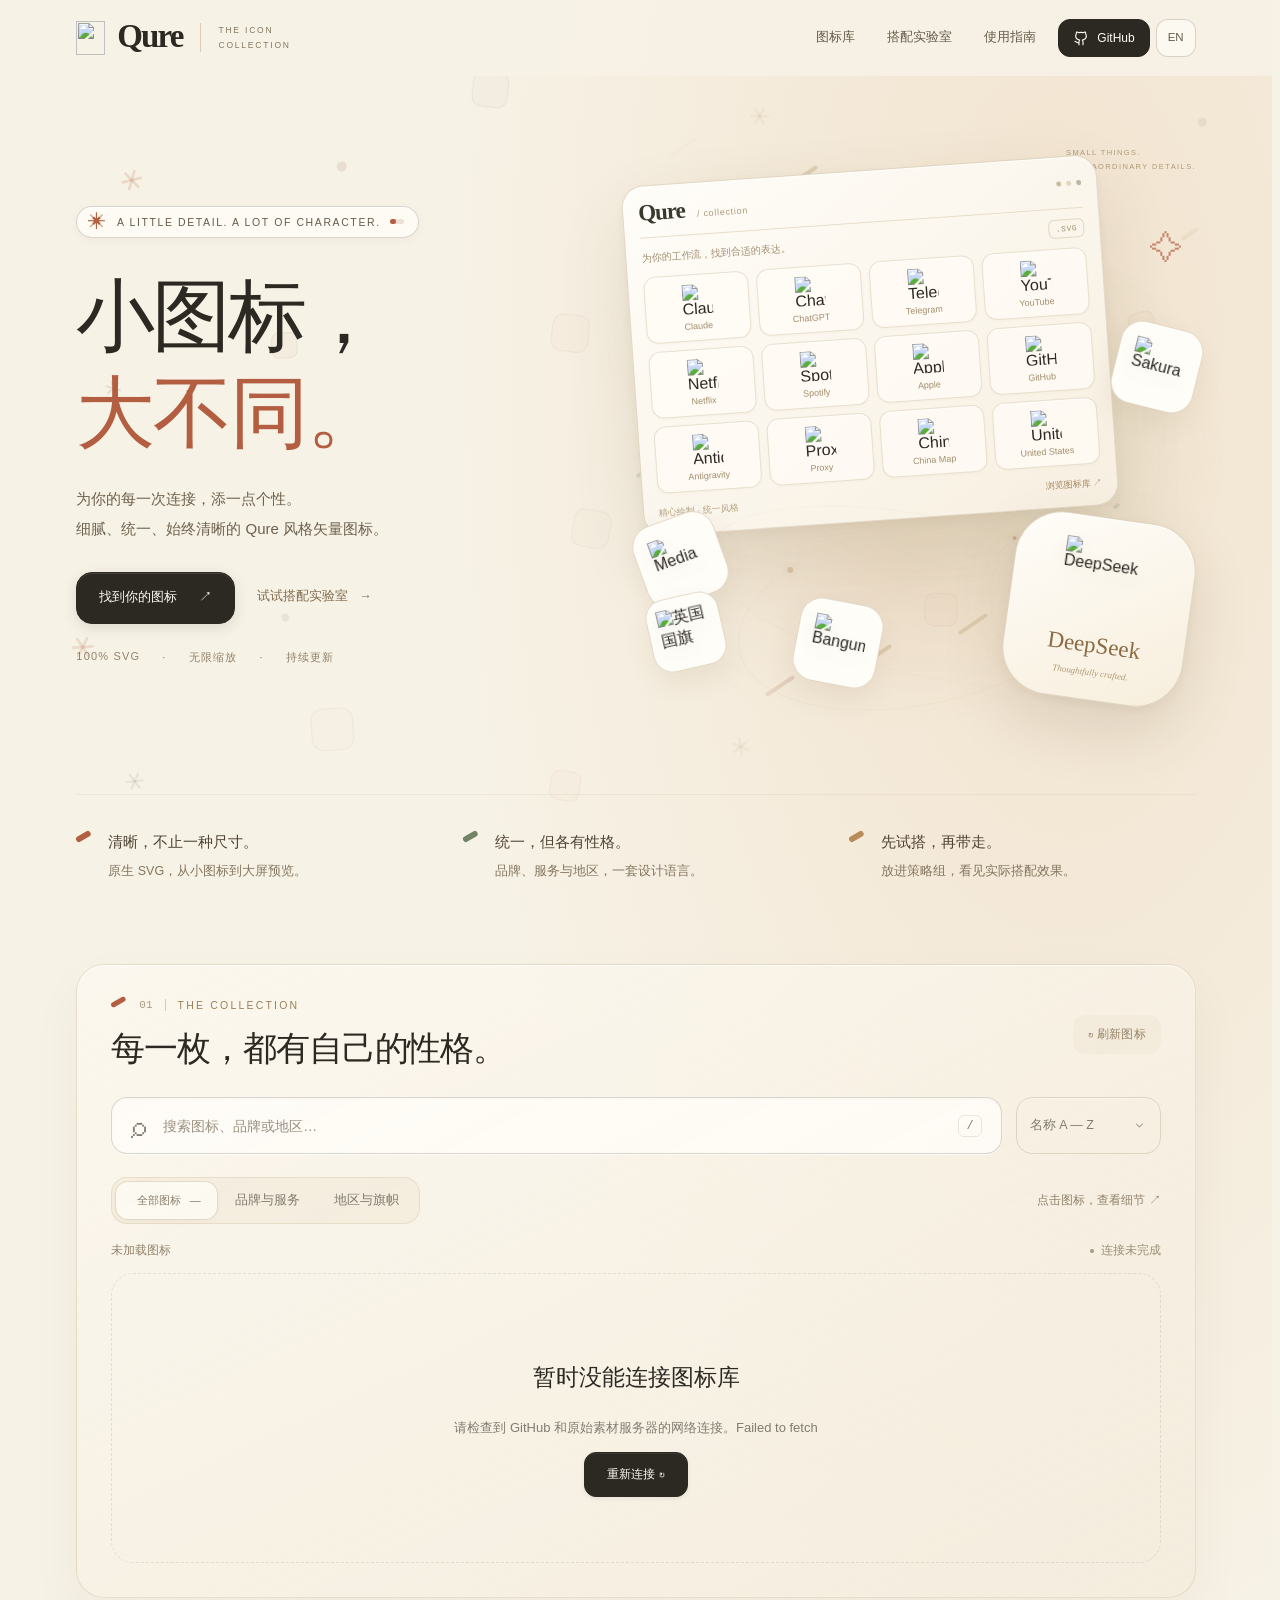
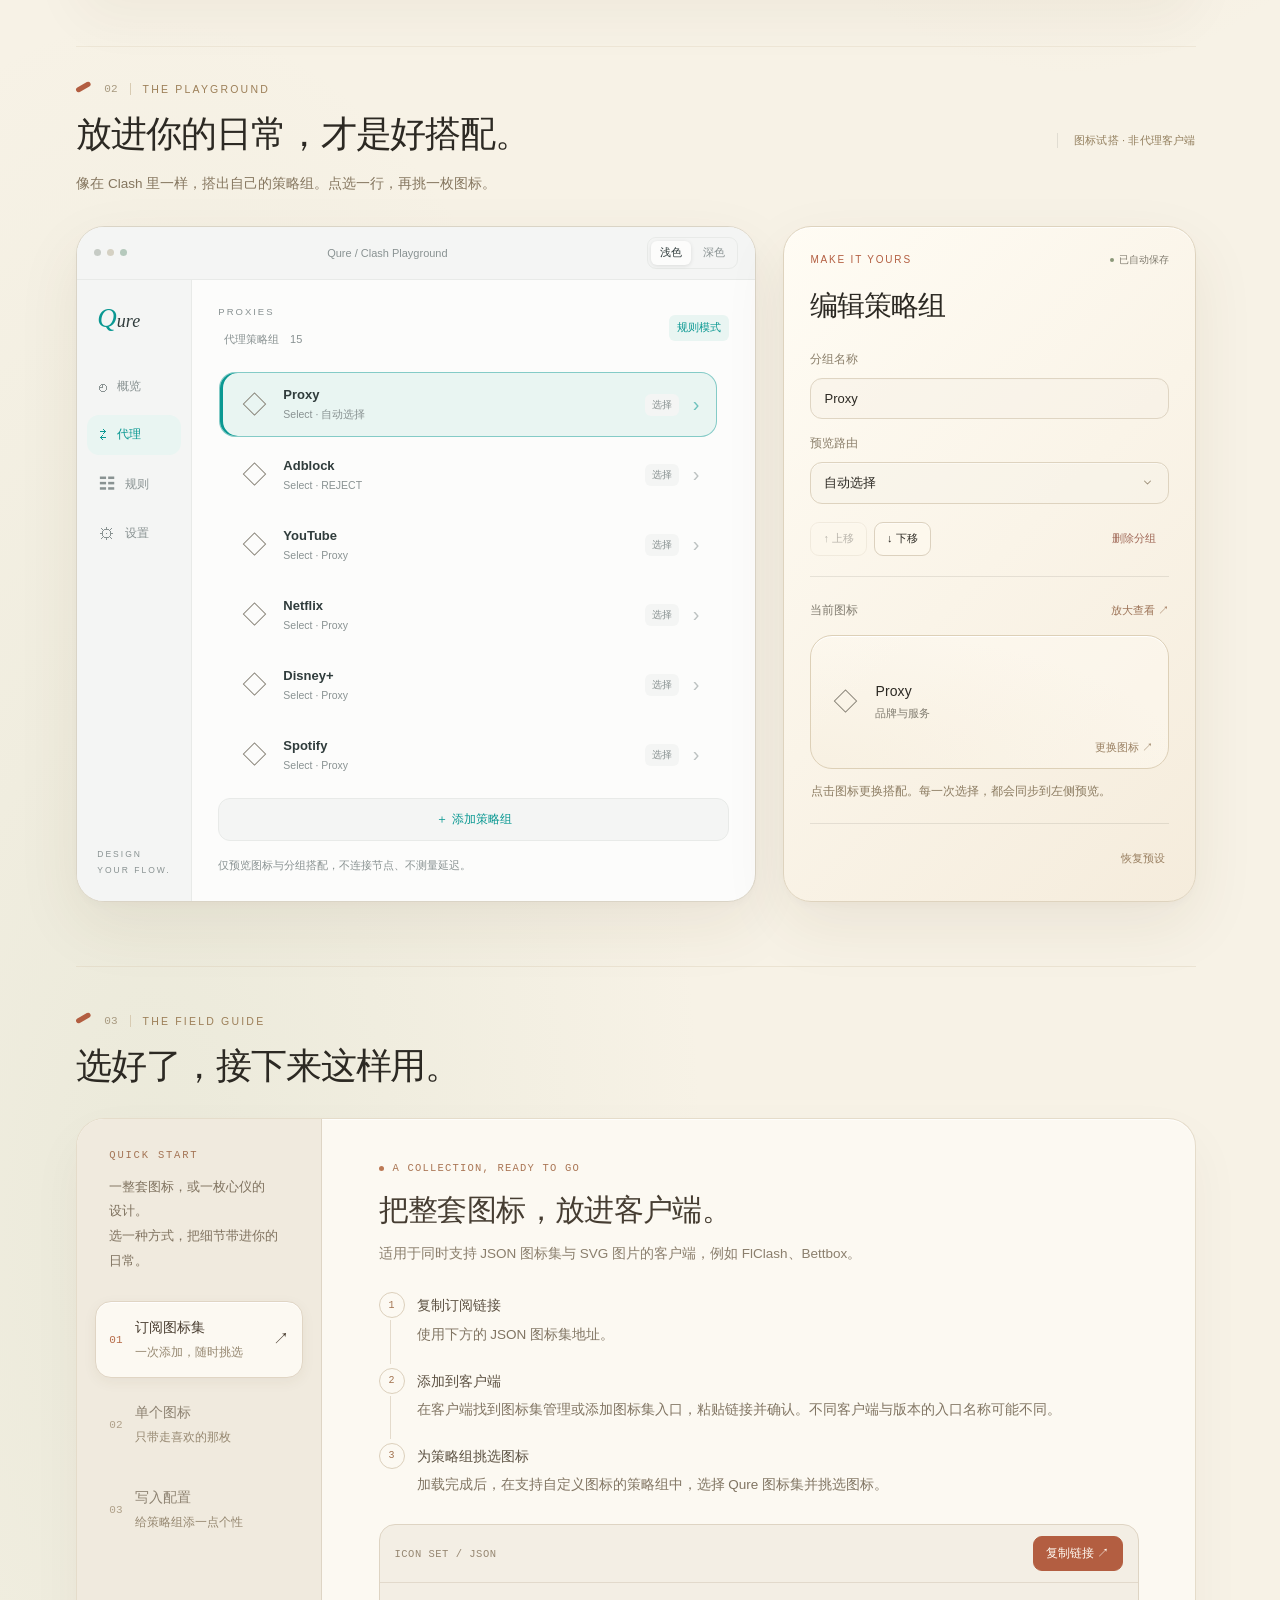
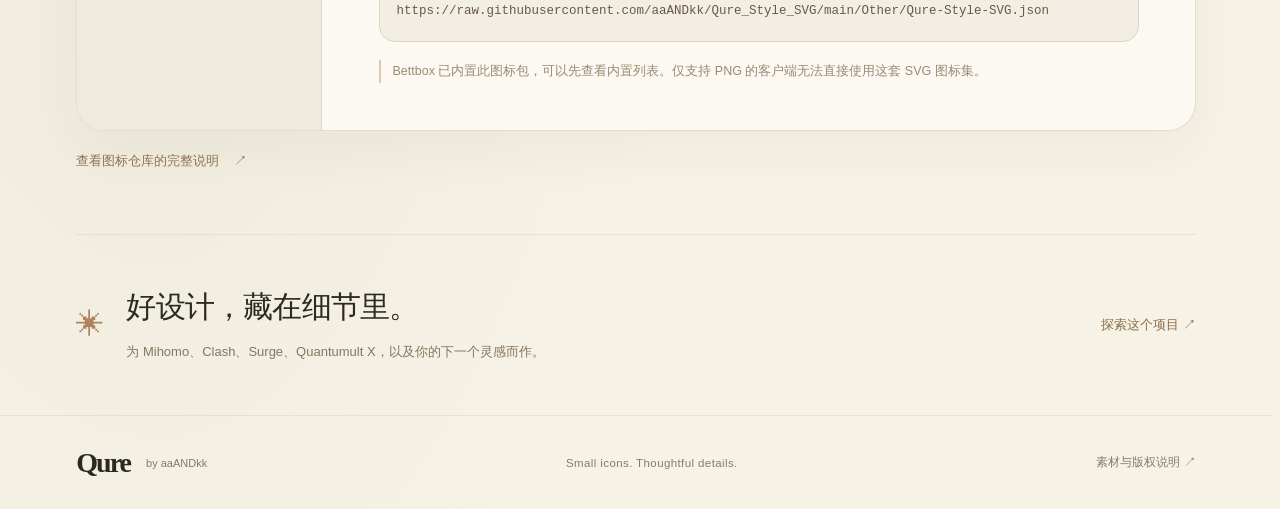
==== commit 98feff65: "Fix mobile portrait topbar layout and GitHub icon sizing" ====
--- a/index.html
+++ b/index.html
@@ -10,7 +10,7 @@
 </head>
 <body>
   <a class="skip-content" href="#collection" data-i18n="跳到图标库">跳到图标库</a>
-  <header class="topbar"><a class="brand" href="./" aria-label="Qure 首页" data-i18n-aria-label="Qure 首页"><img src="https://raw.githubusercontent.com/aaANDkk/Qure_Style_SVG/main/icon/svg/common/Qure.svg" width="32" height="32" alt=""><span class="brand-word">Qure</span><span class="brand-note">THE ICON<br>COLLECTION</span></a><nav aria-label="主导航" data-i18n-aria-label="主导航"><a class="nav-library" href="#collection" data-i18n="图标库">图标库</a><a class="nav-studio" href="#playground" data-i18n="搭配实验室">搭配实验室</a><a class="nav-guide" href="#usage" data-i18n="使用指南">使用指南</a><a class="nav-github" aria-label="访问 GitHub 图标仓库" href="https://github.com/aaANDkk/Qure_Style_SVG" target="_blank" rel="noopener noreferrer" data-i18n-aria-label="访问 GitHub 图标仓库"><svg viewBox="0 0 24 24" aria-hidden="true"><path d="M9 19c-4 1-4-2-6-2m12 5v-4a3.5 3.5 0 0 0-1-3c3-.4 6-1.5 6-6a4.6 4.6 0 0 0-1-3c.1-1 .1-2-.4-3 0 0-1.2-.4-3.6 1a13 13 0 0 0-6 0C6.6 2.6 5.4 3 5.4 3 5 4 4.9 5 5 6a4.6 4.6 0 0 0-1 3c0 4.5 3 5.6 6 6a3.5 3.5 0 0 0-1 3v4"/></svg><span>GitHub</span><span class="nav-arrow" aria-hidden="true">↗</span></a><button id="language-toggle" class="language-toggle" type="button" aria-label="Switch to English" lang="en">EN</button></nav></header>
+  <header class="topbar"><a class="brand" href="./" aria-label="Qure 首页" data-i18n-aria-label="Qure 首页"><img src="https://raw.githubusercontent.com/aaANDkk/Qure_Style_SVG/main/icon/svg/common/Qure.svg" width="32" height="32" alt=""><span class="brand-word">Qure</span><span class="brand-note">THE ICON<br>COLLECTION</span></a><div class="topbar-right"><nav aria-label="主导航" data-i18n-aria-label="主导航"><a class="nav-library" href="#collection" data-i18n="图标库">图标库</a><a class="nav-studio" href="#playground" data-i18n="搭配实验室">搭配实验室</a><a class="nav-guide" href="#usage" data-i18n="使用指南">使用指南</a></nav><div class="topbar-actions"><a class="nav-github" aria-label="访问 GitHub 图标仓库" href="https://github.com/aaANDkk/Qure_Style_SVG" target="_blank" rel="noopener noreferrer" data-i18n-aria-label="访问 GitHub 图标仓库"><svg viewBox="0 0 24 24" aria-hidden="true"><path d="M9 19c-4 1-4-2-6-2m12 5v-4a3.5 3.5 0 0 0-1-3c3-.4 6-1.5 6-6a4.6 4.6 0 0 0-1-3c.1-1 .1-2-.4-3 0 0-1.2-.4-3.6 1a13 13 0 0 0-6 0C6.6 2.6 5.4 3 5.4 3 5 4 4.9 5 5 6a4.6 4.6 0 0 0-1 3c0 4.5 3 5.6 6 6a3.5 3.5 0 0 0-1 3v4"/></svg><span>GitHub</span><span class="nav-arrow" aria-hidden="true">↗</span></a><button id="language-toggle" class="language-toggle" type="button" aria-label="Switch to English" lang="en">EN</button></div></div></header>
   <main>
     <section class="hero" aria-labelledby="hero-title">
       <div class="hero-copy"><p class="eyebrow"><span class="spark">✳</span> A LITTLE DETAIL. A LOT OF CHARACTER.</p><h1 id="hero-title"><span class="title-line" data-i18n="小图标，">小图标，</span><span class="title-line"><em data-i18n="大不同。">大不同。</em></span></h1><p class="intro"><span data-i18n="为你的每一次连接，添一点个性。">为你的每一次连接，添一点个性。</span><br><span data-i18n="细腻、统一、始终清晰的 Qure 风格矢量图标。">细腻、统一、始终清晰的 Qure 风格矢量图标。</span></p><div class="hero-actions"><a class="explore" href="#collection"><span data-i18n="找到你的图标">找到你的图标</span> <span aria-hidden="true">↗</span></a><a class="hero-secondary" href="#playground"><span data-i18n="试试搭配实验室">试试搭配实验室</span> <span aria-hidden="true">→</span></a></div><div class="hero-meta"><span>100% SVG</span><span data-i18n="无限缩放">无限缩放</span><span data-i18n="持续更新">持续更新</span></div></div>
--- a/polish.css
+++ b/polish.css
@@ -61,6 +61,7 @@
   }
 
   .skip-content,
+  .topbar nav,
   .topbar nav > a,
   .topbar .nav-github,
   .language-toggle,
@@ -237,6 +238,20 @@
   border-radius: var(--r-xs);
 }
 
+.topbar-right {
+  display: flex;
+  align-items: center;
+  gap: 8px;
+  min-width: 0;
+}
+
+.topbar-actions {
+  display: flex;
+  align-items: center;
+  gap: 6px;
+  flex-shrink: 0;
+}
+
 .topbar nav {
   gap: 4px;
 }
@@ -277,14 +292,34 @@
 }
 
 .topbar .nav-github {
+  display: inline-flex;
+  align-items: center;
+  justify-content: center;
+  gap: 8px;
   height: 38px;
   min-height: 38px;
   padding: 0 14px;
+  border: 1px solid var(--ink);
   border-radius: var(--r-sm);
-  border-color: var(--ink);
   background: var(--ink);
   color: var(--on-accent);
+  font-size: 12px;
+  line-height: 1;
+  white-space: nowrap;
+  flex-shrink: 0;
   transition: background-color 0.22s, border-color 0.22s, transform 0.45s var(--spring), box-shadow 0.25s;
+}
+
+.topbar .nav-github svg {
+  display: block;
+  flex-shrink: 0;
+  width: 16px;
+  height: 16px;
+  fill: none;
+  stroke: currentColor;
+  stroke-width: 1.7;
+  stroke-linecap: round;
+  stroke-linejoin: round;
 }
 
 .topbar .nav-github:hover {
@@ -300,13 +335,21 @@
 }
 
 .language-toggle {
+  display: inline-flex;
+  align-items: center;
+  justify-content: center;
+  flex-shrink: 0;
   height: 38px;
   min-height: 38px;
   min-width: 40px;
+  margin-left: 0;
+  padding: 0 10px;
+  border: 1px solid var(--line-strong);
   border-radius: var(--r-sm);
-  border-color: var(--line-strong);
   background: color-mix(in srgb, var(--surface-elevated) 65%, transparent);
   color: var(--ink-2);
+  font: 500 11.5px/1 'Segoe UI', sans-serif;
+  white-space: nowrap;
   transition: background-color 0.2s, border-color 0.2s, color 0.2s, transform 0.45s var(--spring);
 }
 
@@ -1596,6 +1639,151 @@
   .icon-dialog .picker-item span { font-size: 10px; }
 }
 
+@media (min-width: 601px) and (max-width: 800px) {
+  .topbar-right {
+    gap: 6px;
+  }
+
+  .topbar nav {
+    gap: 2px;
+  }
+
+  .topbar nav > a:not(.nav-github),
+  html[lang='en'] .topbar nav > a:not(.nav-github) {
+    padding: 0 10px;
+    font-size: 11px;
+  }
+
+  .topbar .nav-github {
+    padding: 0 11px;
+    gap: 6px;
+    font-size: 11px;
+  }
+}
+
+@media (max-width: 600px) {
+  :root {
+    scroll-padding-top: 108px;
+  }
+
+  .topbar {
+    height: auto;
+    min-height: 0;
+    padding-top: 9px;
+    padding-bottom: 9px;
+    flex-wrap: wrap;
+    align-items: center;
+    justify-content: space-between;
+    row-gap: 8px;
+  }
+
+  .topbar .brand {
+    order: 1;
+    gap: 7px;
+  }
+
+  .topbar .brand > img {
+    width: 24px;
+    height: 24px;
+  }
+
+  .topbar .brand-word {
+    font-size: 26px;
+    letter-spacing: -1.4px;
+    top: -1px;
+  }
+
+  .topbar-right {
+    display: contents;
+  }
+
+  .topbar-actions {
+    order: 2;
+    gap: 7px;
+  }
+
+  .topbar .nav-github {
+    width: 36px;
+    height: 36px;
+    min-height: 36px;
+    padding: 0;
+    gap: 0;
+    margin-left: 0;
+    border-radius: var(--r-sm);
+  }
+
+  .topbar .nav-github > span,
+  .topbar .nav-github .nav-arrow {
+    display: none;
+  }
+
+  .topbar .nav-github svg {
+    display: block;
+    width: 18px;
+    height: 18px;
+    stroke-width: 1.75;
+  }
+
+  .language-toggle {
+    width: auto;
+    min-width: 38px;
+    height: 36px;
+    min-height: 36px;
+    margin-left: 0;
+    padding: 0 9px;
+    border-radius: var(--r-sm);
+    font-size: 11.5px;
+    font-weight: 600;
+  }
+
+  .topbar nav {
+    order: 3;
+    flex: 1 0 100%;
+    width: 100%;
+    display: grid;
+    grid-template-columns: repeat(3, minmax(0, 1fr));
+    gap: 2px;
+    padding: 3px;
+    border: 1px solid var(--hairline);
+    border-radius: var(--r-md);
+    background: color-mix(in srgb, var(--raise) 56%, transparent);
+    box-shadow: inset 0 1px 0 rgb(255 255 255 / 0.45);
+  }
+
+  .topbar nav > a:not(.nav-github),
+  html[lang='en'] .topbar nav > a:not(.nav-github) {
+    width: 100%;
+    min-width: 0;
+    height: 32px;
+    min-height: 32px;
+    padding: 0 6px;
+    border-radius: var(--r-sm);
+    font-size: 12px;
+    font-weight: 500;
+    justify-content: center;
+    text-align: center;
+    overflow: hidden;
+    text-overflow: ellipsis;
+  }
+
+  .topbar .nav-ink {
+    border-radius: var(--r-sm);
+    background: color-mix(in srgb, var(--surface-elevated) 94%, transparent);
+    box-shadow:
+      0 1px 3px rgb(44 41 35 / 0.08),
+      inset 0 1px 0 rgb(255 255 255 / 0.9);
+  }
+
+  .reading-progress {
+    left: 5%;
+    right: 5%;
+  }
+
+  .usage-guide {
+    scroll-margin-top: 108px;
+  }
+}
+
 @media (max-width: 560px) {
   :root {
     --r-sm: 10px;
@@ -1614,10 +1802,7 @@
   }
 
   footer::before { left: 5%; right: 5%; }
-  .topbar { height: 66px; }
-  .topbar nav > a:not(.nav-github),
-  .topbar .nav-github,
-  .language-toggle { height: 34px; min-height: 34px; }
+  .hero { padding-top: 26px; }
   .hero .eyebrow { font-size: 8.5px; padding: 5px 11px 5px 9px; }
   .hero h1 { font-size: clamp(46px, 13.5vw, 62px); letter-spacing: -0.035em; margin: 20px 0; }
   html[lang='en'] .hero h1 { font-size: clamp(40px, 11.5vw, 56px); }
@@ -1649,6 +1834,30 @@
   .pending-icon span { font-size: 11px; }
 }
 
+@media (max-width: 360px) {
+  .topbar nav > a:not(.nav-github),
+  html[lang='en'] .topbar nav > a:not(.nav-github) {
+    padding: 0 4px;
+    font-size: 11px;
+  }
+
+  .topbar .nav-github {
+    width: 35px;
+    height: 35px;
+    min-height: 35px;
+    padding: 0;
+    margin-left: 0;
+  }
+
+  .language-toggle {
+    min-width: 36px;
+    height: 35px;
+    min-height: 35px;
+    margin-left: 0;
+    padding: 0 8px;
+  }
+}
+
 @media (prefers-reduced-motion: reduce) {
   *, *::before, *::after {
     animation: none !important;
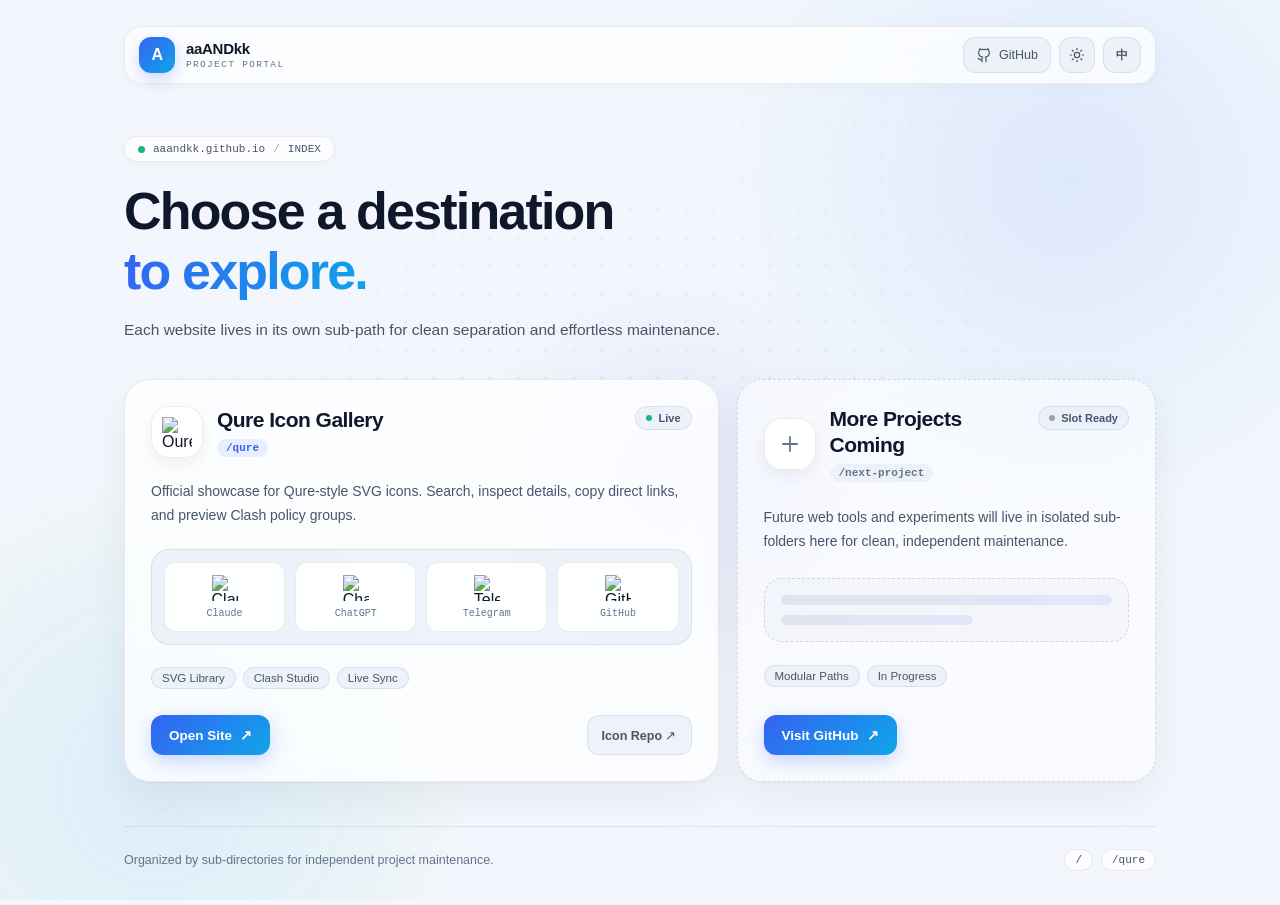
==== commit 419da8b8: "Move Qure gallery to /qure and add cool glass root portal" ====
--- a/index.html
+++ b/index.html
@@ -1,87 +1,80 @@
 <!doctype html>
 <html lang="zh-CN">
 <head>
-  <meta charset="utf-8"><meta name="viewport" content="width=device-width,initial-scale=1">
-  <meta name="theme-color" content="#f7f2e6">
-  <meta name="description" content="Qure 风格 SVG 图标展示馆。搜索、预览和获取持续更新的矢量图标。" data-i18n-content="Qure 风格 SVG 图标展示馆。搜索、预览和获取持续更新的矢量图标。">
-  <title data-i18n="Qure — 小图标，大不同。">Qure — 小图标，大不同。</title>
-  <link rel="icon" href="https://raw.githubusercontent.com/aaANDkk/Qure_Style_SVG/main/icon/svg/common/Qure.svg" type="image/svg+xml">
-  <link rel="stylesheet" href="style.css"><link rel="stylesheet" href="interactions.css"><link rel="stylesheet" href="refinements.css"><link rel="stylesheet" href="preview.css"><link rel="stylesheet" href="guide.css"><link rel="stylesheet" href="i18n.css"><link rel="stylesheet" href="polish.css"><script src="i18n.js" defer></script><script src="app.js" defer></script><script src="playground.js" defer></script><script src="ui.js" defer></script><script src="refinements.js" defer></script><script src="hero-carousel.js" defer></script><script src="ambient.js" defer></script><script src="guide.js" defer></script>
+  <meta charset="utf-8">
+  <meta name="viewport" content="width=device-width,initial-scale=1">
+  <meta name="theme-color" content="#f3f6fc" media="(prefers-color-scheme: light)">
+  <meta name="theme-color" content="#0b101b" media="(prefers-color-scheme: dark)">
+  <meta name="description" content="aaANDkk 的个人项目与官网入口导航。点击选择进入 Qure 图标展示馆或更多即将上线的独立站点。">
+  <title>aaANDkk · 站点入口</title>
+  <link rel="icon" href="data:image/svg+xml,%3Csvg xmlns='http://www.w3.org/2000/svg' viewBox='0 0 64 64'%3E%3Cdefs%3E%3ClinearGradient id='g' x1='0' y1='0' x2='1' y2='1'%3E%3Cstop offset='0%25' stop-color='%233b66f5'/%3E%3Cstop offset='100%25' stop-color='%230ea5e9'/%3E%3C/linearGradient%3E%3C/defs%3E%3Crect width='64' height='64' rx='18' fill='url(%23g)'/%3E%3Cpath d='M21 44L32 19L43 44M25.5 36H38.5' fill='none' stroke='%23fff' stroke-width='5' stroke-linecap='round' stroke-linejoin='round'/%3E%3C/svg%3E" type="image/svg+xml">
+  <link rel="stylesheet" href="hub.css">
+  <script src="hub.js" defer></script>
 </head>
 <body>
-  <a class="skip-content" href="#collection" data-i18n="跳到图标库">跳到图标库</a>
-  <header class="topbar"><a class="brand" href="./" aria-label="Qure 首页" data-i18n-aria-label="Qure 首页"><img src="https://raw.githubusercontent.com/aaANDkk/Qure_Style_SVG/main/icon/svg/common/Qure.svg" width="32" height="32" alt=""><span class="brand-word">Qure</span><span class="brand-note">THE ICON<br>COLLECTION</span></a><div class="topbar-right"><nav aria-label="主导航" data-i18n-aria-label="主导航"><a class="nav-library" href="#collection" data-i18n="图标库">图标库</a><a class="nav-studio" href="#playground" data-i18n="搭配实验室">搭配实验室</a><a class="nav-guide" href="#usage" data-i18n="使用指南">使用指南</a></nav><div class="topbar-actions"><a class="nav-github" aria-label="访问 GitHub 图标仓库" href="https://github.com/aaANDkk/Qure_Style_SVG" target="_blank" rel="noopener noreferrer" data-i18n-aria-label="访问 GitHub 图标仓库"><svg viewBox="0 0 24 24" aria-hidden="true"><path d="M9 19c-4 1-4-2-6-2m12 5v-4a3.5 3.5 0 0 0-1-3c3-.4 6-1.5 6-6a4.6 4.6 0 0 0-1-3c.1-1 .1-2-.4-3 0 0-1.2-.4-3.6 1a13 13 0 0 0-6 0C6.6 2.6 5.4 3 5.4 3 5 4 4.9 5 5 6a4.6 4.6 0 0 0-1 3c0 4.5 3 5.6 6 6a3.5 3.5 0 0 0-1 3v4"/></svg><span>GitHub</span><span class="nav-arrow" aria-hidden="true">↗</span></a><button id="language-toggle" class="language-toggle" type="button" aria-label="Switch to English" lang="en">EN</button></div></div></header>
-  <main>
-    <section class="hero" aria-labelledby="hero-title">
-      <div class="hero-copy"><p class="eyebrow"><span class="spark">✳</span> A LITTLE DETAIL. A LOT OF CHARACTER.</p><h1 id="hero-title"><span class="title-line" data-i18n="小图标，">小图标，</span><span class="title-line"><em data-i18n="大不同。">大不同。</em></span></h1><p class="intro"><span data-i18n="为你的每一次连接，添一点个性。">为你的每一次连接，添一点个性。</span><br><span data-i18n="细腻、统一、始终清晰的 Qure 风格矢量图标。">细腻、统一、始终清晰的 Qure 风格矢量图标。</span></p><div class="hero-actions"><a class="explore" href="#collection"><span data-i18n="找到你的图标">找到你的图标</span> <span aria-hidden="true">↗</span></a><a class="hero-secondary" href="#playground"><span data-i18n="试试搭配实验室">试试搭配实验室</span> <span aria-hidden="true">→</span></a></div><div class="hero-meta"><span>100% SVG</span><span data-i18n="无限缩放">无限缩放</span><span data-i18n="持续更新">持续更新</span></div></div>
-      <div class="hero-art hero-product" aria-label="可交互的图标库预览" data-i18n-aria-label="可交互的图标库预览"><div id="hero-window-scene" class="hero-scene window-scene"><div class="showcase-orbit" aria-hidden="true"></div><span class="showcase-note">SMALL THINGS.<br>EXTRAORDINARY DETAILS.</span><div class="showcase-window"><div class="showcase-titlebar"><span class="showcase-wordmark">Qure<span>/ collection</span></span><span class="showcase-dots" aria-hidden="true"><i></i><i></i><i></i></span></div><div class="showcase-toolbar"><span data-i18n="为你的工作流，找到合适的表达。">为你的工作流，找到合适的表达。</span><span class="showcase-format">.SVG</span></div><div class="showcase-grid"><div class="showcase-tile"><img data-feature="Claude" alt="Claude" width="38" height="38"><span>Claude</span></div><div class="showcase-tile"><img data-feature="ChatGPT" alt="ChatGPT" width="38" height="38"><span>ChatGPT</span></div><div class="showcase-tile"><img data-feature="Telegram" alt="Telegram" width="38" height="38"><span>Telegram</span></div><div class="showcase-tile"><img data-feature="YouTube" alt="YouTube" width="38" height="38"><span>YouTube</span></div><div class="showcase-tile"><img data-feature="Netflix" alt="Netflix" width="38" height="38"><span>Netflix</span></div><div class="showcase-tile"><img data-feature="Spotify" alt="Spotify" width="38" height="38"><span>Spotify</span></div><div class="showcase-tile"><img data-feature="Apple" alt="Apple" width="38" height="38"><span>Apple</span></div><div class="showcase-tile"><img data-feature="GitHub" alt="GitHub" width="38" height="38"><span>GitHub</span></div><div class="showcase-tile"><img data-feature="Antigravity" alt="Antigravity" width="38" height="38"><span>Antigravity</span></div><div class="showcase-tile"><img data-feature="Proxy" alt="Proxy" width="38" height="38"><span>Proxy</span></div><div class="showcase-tile"><img data-feature="ChinaMap" alt="China Map" width="38" height="38"><span>China Map</span></div><div class="showcase-tile"><img data-feature="United_States" data-group="flag" alt="United States" width="38" height="38"><span>United States</span></div></div><div class="showcase-window-footer"><span data-i18n="精心绘制 · 统一风格">精心绘制 · 统一风格</span><a href="#collection" data-i18n="浏览图标库 ↗">浏览图标库 ↗</a></div></div></div><div id="hero-floating-scene" class="hero-scene floating-scene"><div class="orbit orbit-one"></div><div class="orbit orbit-two"></div><span class="art-note">MADE TO FIT.<br>DESIGNED TO STAND OUT.</span><div class="featured featured-main"><img data-feature="DeepSeek" id="showcase-selected-icon" alt="DeepSeek" width="110" height="110"><span id="showcase-selected-name">DeepSeek</span><small>Thoughtfully crafted.</small></div><div class="featured featured-a"><img data-feature="Media" alt="Media" width="68" height="68"></div><div class="featured featured-b"><img data-feature="Sakura" alt="Sakura" width="64" height="64"></div><div class="featured featured-c"><img data-feature="Bangumi" alt="Bangumi" width="72" height="72"></div><div class="featured featured-d"><img data-feature="United_Kingdom" data-group="flag" alt="英国国旗" width="60" height="60" data-i18n-alt="英国国旗"></div><span class="art-plus" aria-hidden="true">✧</span><span class="art-caption">A collection with character. <span>↗</span></span></div></div>
-    </section>
-    <div class="feature-strip" aria-label="图标集特点" data-i18n-aria-label="图标集特点"><div><span class="feature-number">01 /</span><div><strong data-i18n="清晰，不止一种尺寸。">清晰，不止一种尺寸。</strong><p data-i18n="原生 SVG，从小图标到大屏预览。">原生 SVG，从小图标到大屏预览。</p></div></div><div><span class="feature-number">02 /</span><div><strong data-i18n="统一，但各有性格。">统一，但各有性格。</strong><p data-i18n="品牌、服务与地区，一套设计语言。">品牌、服务与地区，一套设计语言。</p></div></div><div><span class="feature-number">03 /</span><div><strong data-i18n="先试搭，再带走。">先试搭，再带走。</strong><p data-i18n="放进策略组，看见实际搭配效果。">放进策略组，看见实际搭配效果。</p></div></div></div>
-    <section id="collection" class="collection" aria-labelledby="collection-title">
-      <div class="section-heading"><div><p class="eyebrow"><span class="section-index">01</span> THE COLLECTION</p><h2 id="collection-title" data-i18n="每一枚，都有自己的性格。">每一枚，都有自己的性格。</h2></div><button id="refresh" class="quiet-button" type="button"><span aria-hidden="true">↻</span> <span data-i18n="刷新图标">刷新图标</span></button></div>
-      <div class="search-row"><label class="search-box"><span aria-hidden="true">⌕</span><input id="search" type="search" placeholder="搜索图标、品牌或地区…" autocomplete="off" aria-label="搜索图标" data-i18n-aria-label="搜索图标" data-i18n-placeholder="搜索图标、品牌或地区…"><kbd>/</kbd></label><label class="sort-label"><span class="sr-only" data-i18n="排序方式">排序方式</span><select id="sort"><option value="az" data-i18n="名称 A — Z">名称 A — Z</option><option value="za" data-i18n="名称 Z — A">名称 Z — A</option></select></label></div>
-      <div class="filter-row"><div class="tabs" role="group" aria-label="图标分类" data-i18n-aria-label="图标分类"><button data-category="all" class="active" aria-pressed="true"><span data-i18n="全部图标">全部图标</span> <span id="all-count">—</span></button><button data-category="common" aria-pressed="false" data-i18n="品牌与服务">品牌与服务</button><button data-category="flag" aria-pressed="false" data-i18n="地区与旗帜">地区与旗帜</button></div><span class="grid-hint" data-i18n="点击图标，查看细节 ↗">点击图标，查看细节 ↗</span></div>
-      <div class="status-row"><p id="status" role="status" aria-live="polite" data-i18n="正在连接图标库…">正在连接图标库…</p><span class="live"><i></i><span id="sync-label" data-i18n="在线图标库">在线图标库</span></span></div>
-      <div id="error" class="error-panel" hidden><h3 data-i18n="暂时没能连接图标库">暂时没能连接图标库</h3><p id="error-message"></p><button id="retry" class="primary" data-i18n="重新连接 ↻">重新连接 ↻</button></div>
-      <div id="grid" class="icon-grid" aria-label="图标列表" aria-busy="true" data-i18n-aria-label="图标列表"></div>
-      <div id="empty" class="empty" hidden><span aria-hidden="true">⌕</span><h3 data-i18n="还没有找到这枚图标">还没有找到这枚图标</h3><p data-i18n="试试其他名称，或切换分类。">试试其他名称，或切换分类。</p><button id="reset" class="quiet-button" data-i18n="清除筛选">清除筛选</button></div>
-      <button id="more" class="more" hidden><span data-i18n="再发现一些">再发现一些</span> <span aria-hidden="true">↓</span></button>
-    </section>
-    <section id="playground" class="playground" aria-labelledby="playground-title">
-      <div class="section-heading"><div><p class="eyebrow"><span class="section-index">02</span> THE PLAYGROUND</p><h2 id="playground-title" data-i18n="放进你的日常，才是好搭配。">放进你的日常，才是好搭配。</h2><p class="studio-intro" data-i18n="像在 Clash 里一样，搭出自己的策略组。点选一行，再挑一枚图标。">像在 Clash 里一样，搭出自己的策略组。点选一行，再挑一枚图标。</p></div><span class="studio-label" data-i18n="图标试搭 · 非代理客户端">图标试搭 · 非代理客户端</span></div>
-      <div class="studio-layout">
-        <div id="clash-window" class="clash-window" data-theme="light">
-          <div class="clash-titlebar"><div class="window-dots" aria-hidden="true"><i></i><i></i><i></i></div><span>Qure / Clash Playground</span><div class="theme-switch" role="group" aria-label="策略组预览主题" data-i18n-aria-label="策略组预览主题"><button id="studio-light" aria-pressed="true" title="浅色预览" data-i18n-title="浅色预览" data-i18n="浅色">浅色</button><button id="studio-dark" aria-pressed="false" title="深色预览" data-i18n-title="深色预览" data-i18n="深色">深色</button></div></div>
-          <div class="clash-body"><aside class="clash-sidebar" aria-label="预览界面侧栏" data-i18n-aria-label="预览界面侧栏"><span class="clash-app-logo">Q<span>ure</span></span><span class="sidebar-item">◴ <span data-i18n="概览">概览</span></span><span class="sidebar-item selected">⇄ <span data-i18n="代理">代理</span></span><span class="sidebar-item">☷ <span data-i18n="规则">规则</span></span><span class="sidebar-item">⚙ <span data-i18n="设置">设置</span></span><span class="sidebar-bottom">DESIGN<br>YOUR FLOW.</span></aside><div class="clash-main"><div class="clash-heading"><div><p>PROXIES</p><h3><span data-i18n="代理策略组">代理策略组</span> <span id="group-count"></span></h3></div><span class="mock-mode" data-i18n="规则模式">规则模式</span></div><div id="group-list" class="group-list" aria-label="可编辑的策略组" data-i18n-aria-label="可编辑的策略组"></div><button id="add-group" class="add-group" data-i18n="＋ 添加策略组">＋ 添加策略组</button><p class="clash-disclaimer" data-i18n="仅预览图标与分组搭配，不连接节点、不测量延迟。">仅预览图标与分组搭配，不连接节点、不测量延迟。</p></div></div>
+  <div class="aurora" aria-hidden="true">
+    <span class="orb orb-1"></span>
+    <span class="orb orb-2"></span>
+    <span class="orb orb-3"></span>
+    <span class="grid-veil"></span>
+  </div>
+
+  <div class="shell">
+    <header class="hub-top">
+      <a class="hub-brand" href="./" aria-label="aaANDkk 首页">
+        <span class="brand-badge" aria-hidden="true">A</span>
+        <span class="brand-meta">
+          <strong>aaANDkk</strong>
+          <small data-i18n="brandSub">PROJECT PORTAL</small>
+        </span>
+      </a>
+
+      <div class="hub-controls">
+        <a class="ctrl-btn" href="https://github.com/aaANDkk" target="_blank" rel="noopener noreferrer" aria-label="GitHub 主页" title="GitHub">
+          <svg viewBox="0 0 24 24" aria-hidden="true">
+            <path d="M9 19c-4 1-4-2-6-2m12 5v-4a3.5 3.5 0 0 0-1-3c3-.4 6-1.5 6-6a4.6 4.6 0 0 0-1-3c.1-1 .1-2-.4-3 0 0-1.2-.4-3.6 1a13 13 0 0 0-6 0C6.6 2.6 5.4 3 5.4 3 5 4 4.9 5 5 6a4.6 4.6 0 0 0-1 3c0 4.5 3 5.6 6 6a3.5 3.5 0 0 0-1 3v4"/>
+          </svg>
+          <span class="ctrl-label">GitHub</span>
+        </a>
+
+        <button id="theme-toggle" class="ctrl-btn icon-only" type="button" aria-label="切换深浅主题" title="切换主题">
+          <svg class="icon-sun" viewBox="0 0 24 24" aria-hidden="true">
+            <circle cx="12" cy="12" r="4"/>
+            <path d="M12 2v2m0 16v2M4.93 4.93l1.41 1.41m11.32 11.32l1.41 1.41M2 12h2m16 0h2M4.93 19.07l1.41-1.41m11.32-11.32l1.41-1.41"/>
+          </svg>
+          <svg class="icon-moon" viewBox="0 0 24 24" aria-hidden="true">
+            <path d="M21 12.8A9 9 0 1 1 11.2 3a7 7 0 0 0 9.8 9.8Z"/>
+          </svg>
+        </button>
+
+        <button id="lang-toggle" class="ctrl-btn lang-btn" type="button" aria-label="Switch to English" lang="en">EN</button>
+      </div>
+    </header>
+
+    <main class="hub-main">
+      <section class="hub-hero">
+        <div class="live-pill">
+          <span class="live-dot" aria-hidden="true"></span>
+          <span>aaandkk.github.io</span>
+          <span class="pill-sep" aria-hidden="true">/</span>
+          <span data-i18n="pillTag">目录索引</span>
         </div>
-        <aside class="studio-editor" aria-labelledby="editor-title"><div class="editor-heading"><span class="eyebrow">MAKE IT YOURS</span><span id="studio-save-state" role="status" data-i18n="自动保存到本机">自动保存到本机</span></div><h3 id="editor-title" data-i18n="编辑策略组">编辑策略组</h3><div id="editor-fields"><label class="studio-field"><span data-i18n="分组名称">分组名称</span><input id="group-name" maxlength="48" autocomplete="off" placeholder="例如 YouTube" data-i18n-placeholder="例如 YouTube"></label><label class="studio-field"><span data-i18n="预览路由">预览路由</span><select id="group-route"><option value="Proxy">Proxy</option><option value="自动选择" data-i18n="自动选择">自动选择</option><option value="DIRECT">DIRECT</option><option value="REJECT">REJECT</option><option value="香港节点" data-i18n="香港节点">香港节点</option><option value="日本节点" data-i18n="日本节点">日本节点</option><option value="新加坡节点" data-i18n="新加坡节点">新加坡节点</option><option value="美国节点" data-i18n="美国节点">美国节点</option></select></label><div class="group-tools"><button id="group-up" title="上移策略组" data-i18n-title="上移策略组" data-i18n="↑ 上移">↑ 上移</button><button id="group-down" title="下移策略组" data-i18n-title="下移策略组" data-i18n="↓ 下移">↓ 下移</button><button id="remove-group" class="danger" data-i18n="删除分组">删除分组</button></div><div class="editor-icon-label"><span data-i18n="当前图标">当前图标</span><button id="inspect-group-icon" data-i18n="放大查看 ↗">放大查看 ↗</button></div><button id="chosen-icon" class="chosen-icon" type="button" aria-label="更换当前策略组图标" data-i18n-aria-label="更换当前策略组图标"></button><p class="editor-tip" data-i18n="点击图标更换搭配。每一次选择，都会同步到左侧预览。">点击图标更换搭配。每一次选择，都会同步到左侧预览。</p></div><div id="editor-empty" hidden><p data-i18n="从空白开始，搭出自己的策略组。">从空白开始，搭出自己的策略组。</p><button id="add-first" class="primary" data-i18n="＋ 添加第一组">＋ 添加第一组</button></div><div class="studio-actions"><button id="reset-design" data-i18n="恢复预设">恢复预设</button></div></aside>
+
+        <h1 data-i18n="heroTitle">选择你要前往的<span>独立站点。</span></h1>
+        <p class="hero-desc" data-i18n="heroDesc">每个项目都在独立的子路径下运行与维护。挑选一张卡片，即刻进入。</p>
+      </section>
+
+      <section aria-label="项目入口列表" class="bento-section">
+        <div id="project-grid" class="bento-grid"></div>
+      </section>
+    </main>
+
+    <footer class="hub-foot">
+      <div class="foot-left">
+        <span data-i18n="footText">基于独立子目录结构部署，方便按项目持续迭代。</span>
       </div>
-    </section>
-    <dialog id="icon-dialog" class="icon-dialog" aria-labelledby="icon-dialog-title"><div class="dialog-topline"><span class="eyebrow">CURATE YOUR DETAILS</span><button id="close-icon-dialog" class="round-button" aria-label="关闭图标选择" data-i18n-aria-label="关闭图标选择"><svg viewBox="0 0 24 24" aria-hidden="true"><path d="m6 6 12 12M6 18 18 6"/></svg></button></div><div class="icon-dialog-heading"><h2 id="icon-dialog-title" data-i18n="挑选一枚图标">挑选一枚图标</h2><p id="icon-dialog-description" data-i18n="让每个策略组，都有自己的性格。">让每个策略组，都有自己的性格。</p></div><div class="picker-search"><input id="picker-search" type="search" placeholder="搜索品牌、地区、图标…" aria-label="搜索搭配图标" data-i18n-aria-label="搜索搭配图标" data-i18n-placeholder="搜索品牌、地区、图标…"><select id="picker-category" aria-label="筛选搭配图标分类" data-i18n-aria-label="筛选搭配图标分类"><option value="all" data-i18n="全部">全部</option><option value="common" data-i18n="服务">服务</option><option value="flag" data-i18n="地区">地区</option></select></div><div id="icon-picker" class="icon-picker" aria-label="选择策略组图标" data-i18n-aria-label="选择策略组图标"></div><div class="picker-pagination"><button id="picker-prev" aria-label="上一页图标" data-i18n-aria-label="上一页图标">←</button><span id="picker-status" role="status"></span><button id="picker-next" aria-label="下一页图标" data-i18n-aria-label="下一页图标">→</button></div><div class="icon-dialog-footer"><div id="pending-icon" class="pending-icon"><span data-i18n="选择一枚图标">选择一枚图标</span></div><button id="apply-icon" class="primary"><span data-i18n="应用到策略组">应用到策略组</span> <span aria-hidden="true">↗</span></button></div></dialog>
-    <dialog id="studio-confirm" aria-labelledby="studio-confirm-title"><div class="dialog-scroll"><div class="confirm-symbol" aria-hidden="true">↺</div><span class="eyebrow">A FRESH START</span><h2 id="studio-confirm-title" data-i18n="恢复预设搭配？">恢复预设搭配？</h2><p data-i18n="当前分组、名称和图标搭配会恢复为预设，此操作无法撤销。">当前分组、名称和图标搭配会恢复为预设，此操作无法撤销。</p><div class="confirm-actions"><button id="cancel-reset" class="quiet-button" data-i18n="取消">取消</button><button id="confirm-reset" class="primary" data-i18n="恢复预设">恢复预设</button></div></div></dialog>
-    <section id="usage" class="usage-guide" aria-labelledby="usage-title">
-      <div class="section-heading"><div><p class="eyebrow"><span class="section-index">03</span> THE FIELD GUIDE</p><h2 id="usage-title" data-i18n="选好了，接下来这样用。">选好了，接下来这样用。</h2></div></div>
-      <div class="guide-layout">
-        <aside class="guide-intro"><span class="guide-index-label">QUICK START</span><p><span data-i18n="一整套图标，或一枚心仪的设计。">一整套图标，或一枚心仪的设计。</span><br><span data-i18n="选一种方式，把细节带进你的日常。">选一种方式，把细节带进你的日常。</span></p>
-          <div class="guide-nav" role="tablist" aria-label="选择使用方式" data-i18n-aria-label="选择使用方式">
-            <button id="guide-tab-pack" role="tab" aria-selected="true" aria-controls="guide-pack"><span>01</span><span><strong data-i18n="订阅图标集">订阅图标集</strong><small data-i18n="一次添加，随时挑选">一次添加，随时挑选</small></span><span aria-hidden="true">↗</span></button>
-            <button id="guide-tab-single" role="tab" aria-selected="false" aria-controls="guide-single" tabindex="-1"><span>02</span><span><strong data-i18n="单个图标">单个图标</strong><small data-i18n="只带走喜欢的那枚">只带走喜欢的那枚</small></span><span aria-hidden="true">↗</span></button>
-            <button id="guide-tab-config" role="tab" aria-selected="false" aria-controls="guide-config" tabindex="-1"><span>03</span><span><strong data-i18n="写入配置">写入配置</strong><small data-i18n="给策略组添一点个性">给策略组添一点个性</small></span><span aria-hidden="true">↗</span></button>
-          </div>
-        </aside>
-        <div class="guide-paper">
-          <div id="guide-pack" class="guide-panel" role="tabpanel" aria-labelledby="guide-tab-pack" tabindex="0">
-            <span class="guide-kicker">A COLLECTION, READY TO GO</span><h3 data-i18n="把整套图标，放进客户端。">把整套图标，放进客户端。</h3><p data-i18n="适用于同时支持 JSON 图标集与 SVG 图片的客户端，例如 FlClash、Bettbox。">适用于同时支持 JSON 图标集与 SVG 图片的客户端，例如 FlClash、Bettbox。</p>
-            <ol class="guide-steps"><li><span><strong data-i18n="复制订阅链接">复制订阅链接</strong><span data-i18n="使用下方的 JSON 图标集地址。">使用下方的 JSON 图标集地址。</span></span></li><li><span><strong data-i18n="添加到客户端">添加到客户端</strong><span data-i18n="在客户端找到图标集管理或添加图标集入口，粘贴链接并确认。不同客户端与版本的入口名称可能不同。">在客户端找到图标集管理或添加图标集入口，粘贴链接并确认。不同客户端与版本的入口名称可能不同。</span></span></li><li><span><strong data-i18n="为策略组挑选图标">为策略组挑选图标</strong><span data-i18n="加载完成后，在支持自定义图标的策略组中，选择 Qure 图标集并挑选图标。">加载完成后，在支持自定义图标的策略组中，选择 Qure 图标集并挑选图标。</span></span></li></ol>
-            <div class="guide-snippet"><div class="guide-snippet-head"><span>ICON SET / JSON</span><button class="guide-copy" data-guide-copy="guide-json-url" aria-label="复制图标集订阅链接" data-i18n-aria-label="复制图标集订阅链接" data-i18n="复制链接 ↗">复制链接 ↗</button></div><pre><code id="guide-json-url">https://raw.githubusercontent.com/aaANDkk/Qure_Style_SVG/main/Other/Qure-Style-SVG.json</code></pre></div>
-            <p class="guide-note" data-i18n="Bettbox 已内置此图标包，可以先查看内置列表。仅支持 PNG 的客户端无法直接使用这套 SVG 图标集。">Bettbox 已内置此图标包，可以先查看内置列表。仅支持 PNG 的客户端无法直接使用这套 SVG 图标集。</p>
-          </div>
-          <div id="guide-single" class="guide-panel" role="tabpanel" aria-labelledby="guide-tab-single" tabindex="0" hidden>
-            <span class="guide-kicker">ONE SMALL DETAIL</span><h3 data-i18n="喜欢哪一枚，就带走哪一枚。">喜欢哪一枚，就带走哪一枚。</h3><p data-i18n="不必导入整套图标。支持 SVG 图片链接的客户端，可以直接使用单个图标。">不必导入整套图标。支持 SVG 图片链接的客户端，可以直接使用单个图标。</p>
-            <ol class="guide-steps"><li><span><strong data-i18n="找到喜欢的图标">找到喜欢的图标</strong><span data-i18n="在上方图标库搜索名称，点击图标打开预览。">在上方图标库搜索名称，点击图标打开预览。</span></span></li><li><span><strong data-i18n="粘贴图标链接">粘贴图标链接</strong><span data-i18n="点击“复制图标链接”，粘贴到客户端的自定义图标地址中。">点击“复制图标链接”，粘贴到客户端的自定义图标地址中。</span></span></li><li><span><strong data-i18n="也可以下载原图">也可以下载原图</strong><span data-i18n="需要本地文件时，点击“下载 SVG”；需要嵌入网页时，可使用“复制 SVG 源码”。">需要本地文件时，点击“下载 SVG”；需要嵌入网页时，可使用“复制 SVG 源码”。</span></span></li></ol>
-            <div class="guide-snippet"><div class="guide-snippet-head"><span>EXAMPLE / ChatGPT.svg</span><button class="guide-copy" data-guide-copy="guide-icon-url" aria-label="复制 ChatGPT 图标链接" data-i18n-aria-label="复制 ChatGPT 图标链接" data-i18n="复制链接 ↗">复制链接 ↗</button></div><pre><code id="guide-icon-url">https://raw.githubusercontent.com/aaANDkk/Qure_Style_SVG/main/icon/svg/common/ChatGPT.svg</code></pre></div>
-            <p class="guide-note" data-i18n="文件名区分大小写。品牌与服务位于 common 目录，地区与旗帜位于 flag 目录；直接从预览复制链接更方便。">文件名区分大小写。品牌与服务位于 common 目录，地区与旗帜位于 flag 目录；直接从预览复制链接更方便。</p>
-          </div>
-          <div id="guide-config" class="guide-panel" role="tabpanel" aria-labelledby="guide-tab-config" tabindex="0" hidden>
-            <span class="guide-kicker">MAKE IT PART OF YOUR FLOW</span><h3 data-i18n="为策略组，写上一枚图标。">为策略组，写上一枚图标。</h3><p data-i18n="在 Mihomo / Clash 配置的目标策略组中，添加 icon 字段。显示效果取决于客户端是否支持该字段与 SVG。">在 Mihomo / Clash 配置的目标策略组中，添加 icon 字段。显示效果取决于客户端是否支持该字段与 SVG。</p>
-            <ol class="guide-steps"><li><span><strong data-i18n="复制配置片段">复制配置片段</strong><span data-i18n="打开图标预览，点击“复制配置片段”。">打开图标预览，点击“复制配置片段”。</span></span></li><li><span><strong data-i18n="放入目标策略组">放入目标策略组</strong><span data-i18n="将 icon 字段放进目标策略组中，与 name、type 等字段保持相同缩进；已有 icon 时替换原值。">将 icon 字段放进目标策略组中，与 name、type 等字段保持相同缩进；已有 icon 时替换原值。</span></span></li><li><span><strong data-i18n="保存并查看效果">保存并查看效果</strong><span data-i18n="保存并重新加载配置，在支持的客户端中查看效果。">保存并重新加载配置，在支持的客户端中查看效果。</span></span></li></ol>
-            <div class="guide-snippet"><div class="guide-snippet-head"><span>POLICY GROUP / YAML</span><button class="guide-copy" data-guide-copy="guide-config-code" aria-label="复制 icon 配置片段" data-i18n-aria-label="复制 icon 配置片段" data-i18n="复制片段 ↗">复制片段 ↗</button></div><pre><code id="guide-config-code">icon: "https://raw.githubusercontent.com/aaANDkk/Qure_Style_SVG/main/icon/svg/flag/Japan.svg"</code></pre></div>
-            <p class="guide-note" data-i18n="搭配实验室用于预览图标效果，修改会自动保存在当前浏览器。要在客户端使用图标，请复制图标链接或配置片段。">搭配实验室用于预览图标效果，修改会自动保存在当前浏览器。要在客户端使用图标，请复制图标链接或配置片段。</p>
-          </div>
-
-        </div>
-      </div>
-      <a class="guide-source" href="https://github.com/aaANDkk/Qure_Style_SVG#readme" target="_blank" rel="noopener noreferrer"><span data-i18n="查看图标仓库的完整说明">查看图标仓库的完整说明</span> <span aria-hidden="true">↗</span></a>
-    </section>
-    <section class="closing"><span class="spark" aria-hidden="true">✳</span><div><h2 data-i18n="好设计，藏在细节里。">好设计，藏在细节里。</h2><p data-i18n="为 Mihomo、Clash、Surge、Quantumult X，以及你的下一个灵感而作。">为 Mihomo、Clash、Surge、Quantumult X，以及你的下一个灵感而作。</p></div><a href="https://github.com/aaANDkk/Qure_Style_SVG" target="_blank" rel="noopener noreferrer" data-i18n="探索这个项目 ↗">探索这个项目 ↗</a></section>
-  </main>
-  <footer><a class="brand" href="./">Qure<span class="footer-credit">by aaANDkk</span></a><p>Small icons. Thoughtful details.</p><a href="https://github.com/aaANDkk/Qure_Style_SVG/blob/main/THIRD_PARTY_NOTICES.md" target="_blank" rel="noopener noreferrer" data-i18n="素材与版权说明 ↗">素材与版权说明 ↗</a></footer>
-  <dialog id="preview" class="preview-redesign" aria-labelledby="preview-title">
-    <div class="preview-top"><div><span class="preview-wordmark">Qure</span><span class="preview-top-label">ICON INSPECTOR</span></div><button id="close" class="round-button" aria-label="关闭预览" data-i18n-aria-label="关闭预览"><svg viewBox="0 0 24 24" aria-hidden="true"><path d="m6 6 12 12M6 18 18 6"/></svg></button></div>
-    <div class="preview-workspace"><div class="preview-canvas-column"><div id="preview-stage" class="preview-stage" tabindex="0" aria-label="图标画布，可拖动平移、滚轮缩放；触屏支持双指缩放" data-i18n-aria-label="图标画布，可拖动平移、滚轮缩放；触屏支持双指缩放"><img id="preview-image" alt="" draggable="false"><span id="preview-image-error" hidden data-i18n="图片加载失败，请检查网络后重试。">图片加载失败，请检查网络后重试。</span><span class="canvas-corner-label" aria-hidden="true">SVG / INFINITE DETAIL</span></div>
-    <div class="inspector-dock"><div class="swatches" role="group" aria-label="预览背景" data-i18n-aria-label="预览背景"><button data-bg="paper" class="swatch paper selected" aria-label="纸色背景" aria-pressed="true" data-i18n-aria-label="纸色背景"></button><button data-bg="white" class="swatch white" aria-label="白色背景" aria-pressed="false" data-i18n-aria-label="白色背景"></button><button data-bg="dark" class="swatch dark" aria-label="深色背景" aria-pressed="false" data-i18n-aria-label="深色背景"></button><button data-bg="checker" class="swatch checker" aria-label="透明网格背景" aria-pressed="false" data-i18n-aria-label="透明网格背景"></button></div><div class="zoom-stepper" role="group" aria-label="图标预览尺寸" data-i18n-aria-label="图标预览尺寸"><button id="zoom-out" aria-label="缩小图标" data-i18n-aria-label="缩小图标">−</button><label><span class="sr-only" data-i18n="尺寸，单位像素">尺寸，单位像素</span><input id="zoom" type="text" value="180" maxlength="4" inputmode="numeric" pattern="[0-9]*" autocomplete="off" spellcheck="false" aria-label="预览尺寸，48 至 1024 像素" data-i18n-aria-label="预览尺寸，48 至 1024 像素"><span>px</span></label><button id="zoom-in" aria-label="放大图标" data-i18n-aria-label="放大图标">＋</button><output id="zoom-value" class="sr-only">180px</output></div><button id="reset-view" class="inspector-reset" title="重置缩放与位置" aria-label="重置视图" data-i18n-aria-label="重置视图" data-i18n-title="重置缩放与位置">↺</button></div>
-    <div class="canvas-bottom"><div class="canvas-step"><button id="previous" aria-label="上一枚图标" title="上一枚（←）" data-i18n-aria-label="上一枚图标" data-i18n-title="上一枚（←）">←</button><span id="preview-position"></span><button id="next" aria-label="下一枚图标" title="下一枚（→）" data-i18n-aria-label="下一枚图标" data-i18n-title="下一枚（→）">→</button></div><span data-i18n="拖动平移 · 滚轮缩放">拖动平移 · 滚轮缩放</span></div></div>
-    <aside class="preview-info"><div class="inspector-intro"><span id="preview-category" class="eyebrow"></span><h2 id="preview-title"></h2><span class="vector-badge">SVG <span data-i18n="矢量原图">矢量原图</span></span><p class="inspector-description"><span data-i18n="每一处细节，都经得起放大。">每一处细节，都经得起放大。</span><br><span data-i18n="选择背景，看看它在不同界面中的样子。">选择背景，看看它在不同界面中的样子。</span></p></div><div class="inspector-source"><span data-i18n="文件路径">文件路径</span><p id="preview-path"></p></div><div class="modal-actions"><button id="copy" class="primary"><span data-i18n="复制图标链接">复制图标链接</span> <span>↗</span></button><button id="download" class="quiet-button"><span data-i18n="下载 SVG">下载 SVG</span> <span>↓</span></button><button id="try-icon" class="quiet-button"><span data-i18n="放进策略组试搭">放进策略组试搭</span> <span>↗</span></button></div><div class="extra-actions"><button id="copy-svg" data-i18n="复制 SVG 源码">复制 SVG 源码</button><button id="copy-config" data-i18n="复制配置片段">复制配置片段</button><a id="source-link" target="_blank" rel="noopener noreferrer" data-i18n="查看源文件">查看源文件</a></div><p class="modal-note" data-i18n="← → 切换 · + / − 缩放 · 0 重置 · Esc 关闭">← → 切换 · + / − 缩放 · 0 重置 · Esc 关闭</p></aside></div>
-  </dialog>
-  <div id="toast" class="toast" role="status" aria-live="polite"></div>
-</body></html>
+      <div class="foot-routes" id="foot-routes"></div>
+    </footer>
+  </div>
+</body>
+</html>
--- a/hub.css
+++ b/hub.css
@@ -0,0 +1,923 @@
+/* Cool Glacier & Midnight Glass Portal — distinctly separate from Qure's warm editorial style. */
+:root {
+  color-scheme: light dark;
+  --bg: #f3f6fc;
+  --bg-elevated: rgb(255 255 255 / 0.78);
+  --bg-elevated-strong: rgb(255 255 255 / 0.94);
+  --bg-subtle: rgb(232 238 249 / 0.72);
+  --ink: #0f172a;
+  --ink-2: #475569;
+  --ink-3: #64748b;
+  --border: rgb(15 23 42 / 0.08);
+  --border-strong: rgb(15 23 42 / 0.14);
+  --accent: #3563f2;
+  --accent-2: #0ea5e9;
+  --accent-soft: rgb(53 99 242 / 0.10);
+  --mint: #10b981;
+  --shadow-card:
+    0 1px 2px rgb(15 23 42 / 0.04),
+    0 16px 40px rgb(30 41 59 / 0.06);
+  --shadow-hover:
+    0 4px 12px rgb(15 23 42 / 0.05),
+    0 24px 54px rgb(53 99 242 / 0.12);
+  --spotlight: rgb(53 99 242 / 0.09);
+  --grid-dot: rgb(15 23 42 / 0.08);
+
+  --sans: 'SF Pro Display', -apple-system, BlinkMacSystemFont, 'Inter', 'Segoe UI Variable', 'PingFang SC', 'Hiragino Sans GB', 'Microsoft YaHei', sans-serif;
+  --mono: 'Cascadia Mono', 'SFMono-Regular', Consolas, Menlo, monospace;
+
+  --r-sm: 12px;
+  --r-md: 18px;
+  --r-lg: 26px;
+
+  --spring: cubic-bezier(0.22, 1, 0.36, 1);
+  --spring-pop: cubic-bezier(0.34, 1.56, 0.64, 1);
+}
+
+html[data-theme='dark'] {
+  color-scheme: dark;
+  --bg: #0b101b;
+  --bg-elevated: rgb(20 27 45 / 0.74);
+  --bg-elevated-strong: rgb(26 35 58 / 0.92);
+  --bg-subtle: rgb(30 41 68 / 0.68);
+  --ink: #f1f5f9;
+  --ink-2: #94a3b8;
+  --ink-3: #64748b;
+  --border: rgb(255 255 255 / 0.09);
+  --border-strong: rgb(255 255 255 / 0.16);
+  --accent: #60a5fa;
+  --accent-2: #38bdf8;
+  --accent-soft: rgb(96 165 250 / 0.14);
+  --mint: #34d399;
+  --shadow-card:
+    0 1px 2px rgb(0 0 0 / 0.24),
+    0 20px 50px rgb(0 0 0 / 0.32);
+  --shadow-hover:
+    0 6px 16px rgb(0 0 0 / 0.28),
+    0 28px 60px rgb(56 189 248 / 0.14);
+  --spotlight: rgb(96 165 250 / 0.14);
+  --grid-dot: rgb(255 255 255 / 0.07);
+}
+
+@supports (transition-timing-function: linear(0, 1)) {
+  :root {
+    --spring: linear(0, 0.0072, 0.0283 2.4%, 0.1123 5.1%, 0.5374 16.4%, 0.7337 22.6%, 0.8682 28.6%,
+      0.9203 31.6%, 0.9601 34.8%, 0.9914 38.6%, 1.0131 42.8%, 1.0247 47.7%, 1.0276 53.5%, 1.0206 61.3%,
+      1.0054 75.6%, 0.9994 90%, 1);
+    --spring-pop: linear(0, 0.0284 1.4%, 0.1185 3%, 0.4925 8.5%, 0.8077 14.1%, 1.0074 19.3%, 1.1146 24.4%,
+      1.1471 28.3%, 1.1445 31.8%, 1.0986 38.6%, 1.0294 47.4%, 0.9906 55.6%, 0.9826 61.5%, 0.9918 71.8%,
+      1.0019 85%, 1);
+  }
+}
+
+@supports (corner-shape: squircle) {
+  :root {
+    --r-sm: 15px;
+    --r-md: 23px;
+    --r-lg: 34px;
+  }
+
+  .brand-badge,
+  .ctrl-btn,
+  .bento-card,
+  .card-icon-wrap,
+  .mini-tile,
+  .card-cta,
+  .card-secondary,
+  .route-chip,
+  .tag-pill,
+  .foot-chip {
+    corner-shape: squircle;
+  }
+}
+
+*,
+*::before,
+*::after {
+  box-sizing: border-box;
+}
+
+html,
+body {
+  margin: 0;
+  min-height: 100%;
+}
+
+body {
+  position: relative;
+  font-family: var(--sans);
+  background: var(--bg);
+  color: var(--ink);
+  -webkit-font-smoothing: antialiased;
+  -moz-osx-font-smoothing: grayscale;
+  overflow-x: hidden;
+  transition: background-color 0.35s ease, color 0.35s ease;
+}
+
+a {
+  color: inherit;
+  text-decoration: none;
+}
+
+button {
+  font: inherit;
+  color: inherit;
+  cursor: pointer;
+}
+
+/* ---------- Ambient Cool Aurora Backdrop ---------- */
+.aurora {
+  position: fixed;
+  inset: 0;
+  z-index: 0;
+  pointer-events: none;
+  overflow: hidden;
+}
+
+.orb {
+  position: absolute;
+  border-radius: 50%;
+  opacity: 0.48;
+  will-change: transform;
+  animation: orb-drift 18s ease-in-out infinite alternate;
+}
+
+.orb-1 {
+  width: min(58vw, 680px);
+  height: min(58vw, 680px);
+  top: -18%;
+  right: -10%;
+  background: radial-gradient(circle, rgb(59 130 246 / 0.24), rgb(56 189 248 / 0.08) 52%, transparent 72%);
+}
+
+.orb-2 {
+  width: min(54vw, 620px);
+  height: min(54vw, 620px);
+  bottom: -22%;
+  left: -12%;
+  background: radial-gradient(circle, rgb(14 165 233 / 0.20), rgb(16 185 129 / 0.08) 52%, transparent 72%);
+  animation-duration: 23s;
+  animation-delay: -7s;
+}
+
+.orb-3 {
+  width: min(40vw, 440px);
+  height: min(40vw, 440px);
+  top: 28%;
+  left: 36%;
+  background: radial-gradient(circle, rgb(99 102 241 / 0.14), transparent 70%);
+  animation-duration: 26s;
+  animation-delay: -12s;
+}
+
+.grid-veil {
+  position: absolute;
+  inset: 0;
+  background-image: radial-gradient(var(--grid-dot) 1px, transparent 1px);
+  background-size: 28px 28px;
+  mask-image: radial-gradient(ellipse 75% 65% at 50% 42%, #000 18%, transparent 82%);
+}
+
+@keyframes orb-drift {
+  0% {
+    transform: translate3d(0, 0, 0) scale(1);
+  }
+  50% {
+    transform: translate3d(26px, -18px, 0) scale(1.06);
+  }
+  100% {
+    transform: translate3d(-18px, 24px, 0) scale(0.96);
+  }
+}
+
+/* ---------- Shell & Topbar ---------- */
+.shell {
+  position: relative;
+  z-index: 1;
+  min-height: 100dvh;
+  max-width: 1080px;
+  margin: 0 auto;
+  padding: 26px 24px 32px;
+  display: flex;
+  flex-direction: column;
+}
+
+.hub-top {
+  display: flex;
+  align-items: center;
+  justify-content: space-between;
+  gap: 16px;
+  padding: 10px 14px;
+  border: 1px solid var(--border);
+  border-radius: var(--r-md);
+  background: var(--bg-elevated);
+  backdrop-filter: blur(18px) saturate(140%);
+  box-shadow: 0 2px 14px rgb(15 23 42 / 0.03);
+  animation: spring-in 0.65s var(--spring) backwards;
+}
+
+@supports (corner-shape: squircle) {
+  .hub-top {
+    corner-shape: squircle;
+  }
+}
+
+.hub-brand {
+  display: inline-flex;
+  align-items: center;
+  gap: 11px;
+  min-width: 0;
+}
+
+.brand-badge {
+  width: 36px;
+  height: 36px;
+  flex-shrink: 0;
+  display: grid;
+  place-items: center;
+  border-radius: var(--r-sm);
+  background: linear-gradient(135deg, var(--accent), var(--accent-2));
+  color: #fff;
+  font-weight: 700;
+  font-size: 16px;
+  letter-spacing: -0.02em;
+  box-shadow: 0 6px 16px rgb(53 99 242 / 0.26);
+  transition: transform 0.45s var(--spring-pop);
+}
+
+.hub-brand:hover .brand-badge {
+  transform: rotate(-6deg) scale(1.06);
+}
+
+.brand-meta {
+  display: flex;
+  flex-direction: column;
+  gap: 2px;
+  min-width: 0;
+}
+
+.brand-meta strong {
+  font-size: 15px;
+  font-weight: 650;
+  letter-spacing: -0.02em;
+  line-height: 1.1;
+}
+
+.brand-meta small {
+  font-family: var(--mono);
+  font-size: 9.5px;
+  letter-spacing: 0.14em;
+  color: var(--ink-3);
+  line-height: 1;
+}
+
+.hub-controls {
+  display: flex;
+  align-items: center;
+  gap: 8px;
+  flex-shrink: 0;
+}
+
+.ctrl-btn {
+  display: inline-flex;
+  align-items: center;
+  justify-content: center;
+  gap: 7px;
+  height: 36px;
+  padding: 0 12px;
+  border: 1px solid var(--border);
+  border-radius: var(--r-sm);
+  background: var(--bg-subtle);
+  color: var(--ink-2);
+  font-size: 12.5px;
+  font-weight: 500;
+  transition:
+    background-color 0.2s ease,
+    border-color 0.2s ease,
+    color 0.2s ease,
+    transform 0.4s var(--spring);
+}
+
+.ctrl-btn:hover {
+  background: var(--bg-elevated-strong);
+  border-color: var(--border-strong);
+  color: var(--ink);
+  transform: translateY(-1px);
+}
+
+.ctrl-btn:active {
+  transform: scale(0.94);
+  transition-duration: 0.1s;
+}
+
+.ctrl-btn svg {
+  width: 16px;
+  height: 16px;
+  fill: none;
+  stroke: currentColor;
+  stroke-width: 1.8;
+  stroke-linecap: round;
+  stroke-linejoin: round;
+  flex-shrink: 0;
+}
+
+.ctrl-btn.icon-only {
+  width: 36px;
+  padding: 0;
+}
+
+.lang-btn {
+  min-width: 38px;
+  padding: 0 10px;
+  font-family: var(--mono);
+  font-size: 11.5px;
+  font-weight: 600;
+}
+
+.icon-moon {
+  display: none;
+}
+
+html[data-theme='dark'] .icon-sun {
+  display: none;
+}
+
+html[data-theme='dark'] .icon-moon {
+  display: block;
+}
+
+/* ---------- Main Hero ---------- */
+.hub-main {
+  flex: 1;
+  display: flex;
+  flex-direction: column;
+  justify-content: center;
+  padding: 52px 0 44px;
+  gap: 36px;
+}
+
+.hub-hero {
+  max-width: 660px;
+  animation: spring-in 0.72s var(--spring) 0.06s backwards;
+}
+
+.live-pill {
+  display: inline-flex;
+  align-items: center;
+  gap: 8px;
+  padding: 6px 13px;
+  border: 1px solid var(--border);
+  border-radius: 999px;
+  background: var(--bg-elevated);
+  font-family: var(--mono);
+  font-size: 11px;
+  color: var(--ink-2);
+  box-shadow: 0 2px 10px rgb(15 23 42 / 0.03);
+}
+
+.live-dot {
+  width: 7px;
+  height: 7px;
+  border-radius: 50%;
+  background: var(--mint);
+  box-shadow: 0 0 0 0 rgb(16 185 129 / 0.55);
+  animation: pulse-ring 2.6s ease-out infinite;
+}
+
+.pill-sep {
+  color: var(--ink-3);
+  opacity: 0.6;
+}
+
+@keyframes pulse-ring {
+  0% {
+    box-shadow: 0 0 0 0 rgb(16 185 129 / 0.55);
+  }
+  70% {
+    box-shadow: 0 0 0 7px rgb(16 185 129 / 0);
+  }
+  100% {
+    box-shadow: 0 0 0 0 rgb(16 185 129 / 0);
+  }
+}
+
+.hub-hero h1 {
+  margin: 20px 0 14px;
+  font-size: clamp(32px, 5vw, 52px);
+  font-weight: 700;
+  letter-spacing: -0.035em;
+  line-height: 1.15;
+  text-wrap: balance;
+}
+
+.hub-hero h1 span {
+  background: linear-gradient(120deg, var(--accent), var(--accent-2));
+  -webkit-background-clip: text;
+  background-clip: text;
+  color: transparent;
+}
+
+.hero-desc {
+  margin: 0;
+  font-size: 15.5px;
+  line-height: 1.75;
+  color: var(--ink-2);
+  text-wrap: pretty;
+}
+
+/* ---------- Bento Project Grid ---------- */
+.bento-grid {
+  display: grid;
+  grid-template-columns: repeat(12, minmax(0, 1fr));
+  gap: 18px;
+}
+
+.bento-card {
+  --mx: 50%;
+  --my: 50%;
+  grid-column: span 6;
+  position: relative;
+  display: flex;
+  flex-direction: column;
+  justify-content: space-between;
+  gap: 22px;
+  padding: 26px;
+  border: 1px solid var(--border);
+  border-radius: var(--r-lg);
+  background: var(--bg-elevated);
+  backdrop-filter: blur(18px) saturate(135%);
+  box-shadow: var(--shadow-card);
+  overflow: hidden;
+  transform-style: preserve-3d;
+  transition:
+    transform 0.45s var(--spring),
+    border-color 0.25s ease,
+    box-shadow 0.35s ease,
+    background-color 0.25s ease;
+  animation: spring-in 0.78s var(--spring) calc(var(--stagger, 0) * 90ms + 120ms) backwards;
+}
+
+.bento-card.is-featured {
+  grid-column: span 7;
+}
+
+.bento-card.is-upcoming {
+  grid-column: span 5;
+  border-style: dashed;
+  border-color: var(--border-strong);
+  background: color-mix(in srgb, var(--bg-elevated) 68%, transparent);
+}
+
+.bento-card::before {
+  content: '';
+  position: absolute;
+  inset: 0;
+  border-radius: inherit;
+  background: radial-gradient(360px circle at var(--mx) var(--my), var(--spotlight), transparent 65%);
+  opacity: 0;
+  pointer-events: none;
+  transition: opacity 0.3s ease;
+}
+
+.bento-card:hover::before {
+  opacity: 1;
+}
+
+.bento-card:not(.is-upcoming):hover {
+  border-color: color-mix(in srgb, var(--accent) 34%, var(--border-strong));
+  background: var(--bg-elevated-strong);
+  box-shadow: var(--shadow-hover);
+  transform: translateY(-4px);
+}
+
+.bento-card.is-upcoming:hover {
+  border-color: var(--border-strong);
+  transform: translateY(-2px);
+}
+
+.card-head {
+  display: flex;
+  align-items: flex-start;
+  justify-content: space-between;
+  gap: 14px;
+}
+
+.card-identity {
+  display: flex;
+  align-items: center;
+  gap: 14px;
+  min-width: 0;
+}
+
+.card-icon-wrap {
+  width: 52px;
+  height: 52px;
+  flex-shrink: 0;
+  display: grid;
+  place-items: center;
+  border: 1px solid var(--border);
+  border-radius: var(--r-md);
+  background: var(--bg-elevated-strong);
+  box-shadow: 0 6px 16px rgb(15 23 42 / 0.06);
+  transition: transform 0.5s var(--spring-pop);
+}
+
+.bento-card:hover .card-icon-wrap {
+  transform: scale(1.06) rotate(-3deg);
+}
+
+.card-icon-wrap img {
+  width: 30px;
+  height: 30px;
+  object-fit: contain;
+}
+
+.card-icon-wrap svg {
+  width: 24px;
+  height: 24px;
+  stroke: var(--ink-3);
+  fill: none;
+  stroke-width: 1.8;
+  stroke-linecap: round;
+  stroke-linejoin: round;
+}
+
+.card-title-group {
+  min-width: 0;
+}
+
+.card-title-group h2 {
+  margin: 0;
+  font-size: 21px;
+  font-weight: 680;
+  letter-spacing: -0.025em;
+  line-height: 1.25;
+}
+
+.route-chip {
+  display: inline-flex;
+  align-items: center;
+  gap: 6px;
+  margin-top: 6px;
+  padding: 3px 9px;
+  border-radius: var(--r-sm);
+  background: var(--accent-soft);
+  color: var(--accent);
+  font-family: var(--mono);
+  font-size: 11px;
+  font-weight: 600;
+}
+
+.is-upcoming .route-chip {
+  background: var(--bg-subtle);
+  color: var(--ink-3);
+}
+
+.status-badge {
+  display: inline-flex;
+  align-items: center;
+  gap: 6px;
+  flex-shrink: 0;
+  padding: 5px 10px;
+  border: 1px solid var(--border);
+  border-radius: 999px;
+  background: var(--bg-subtle);
+  font-size: 11px;
+  font-weight: 550;
+  color: var(--ink-2);
+}
+
+.status-badge i {
+  width: 6px;
+  height: 6px;
+  border-radius: 50%;
+  background: var(--mint);
+}
+
+.is-upcoming .status-badge i {
+  background: var(--ink-3);
+  opacity: 0.65;
+}
+
+.card-desc {
+  margin: 0;
+  font-size: 14px;
+  line-height: 1.7;
+  color: var(--ink-2);
+}
+
+/* Mini icon showcase dock inside featured card */
+.mini-dock {
+  display: grid;
+  grid-template-columns: repeat(4, minmax(0, 1fr));
+  gap: 10px;
+  padding: 12px;
+  border: 1px solid var(--border);
+  border-radius: var(--r-md);
+  background: var(--bg-subtle);
+}
+
+.mini-tile {
+  display: flex;
+  flex-direction: column;
+  align-items: center;
+  justify-content: center;
+  gap: 7px;
+  padding: 12px 6px;
+  border: 1px solid var(--border);
+  border-radius: var(--r-sm);
+  background: var(--bg-elevated-strong);
+  transition: transform 0.45s var(--spring-pop), box-shadow 0.25s ease;
+}
+
+.mini-tile img {
+  width: 26px;
+  height: 26px;
+  object-fit: contain;
+}
+
+.mini-tile span {
+  font-family: var(--mono);
+  font-size: 10px;
+  color: var(--ink-3);
+  max-width: 100%;
+  white-space: nowrap;
+  overflow: hidden;
+  text-overflow: ellipsis;
+}
+
+.bento-card:hover .mini-tile {
+  transform: translateY(calc(var(--lift, -3px)));
+  box-shadow: 0 8px 16px rgb(15 23 42 / 0.06);
+}
+
+.mini-tile:nth-child(2) { transition-delay: 25ms; --lift: -5px; }
+.mini-tile:nth-child(3) { transition-delay: 50ms; --lift: -4px; }
+.mini-tile:nth-child(4) { transition-delay: 75ms; --lift: -6px; }
+
+/* Upcoming slot visual */
+.slot-preview {
+  display: flex;
+  flex-direction: column;
+  gap: 10px;
+  padding: 16px;
+  border: 1px dashed var(--border-strong);
+  border-radius: var(--r-md);
+  background: rgb(148 163 184 / 0.05);
+}
+
+.slot-line {
+  height: 10px;
+  border-radius: 999px;
+  background: linear-gradient(90deg, var(--border), var(--accent-soft), var(--border));
+  background-size: 200% 100%;
+  animation: shimmer 3.8s ease-in-out infinite;
+}
+
+.slot-line.short {
+  width: 58%;
+  animation-delay: -1.4s;
+}
+
+@keyframes shimmer {
+  0%, 100% {
+    background-position: 0% 50%;
+  }
+  50% {
+    background-position: 100% 50%;
+  }
+}
+
+.card-tags {
+  display: flex;
+  flex-wrap: wrap;
+  gap: 7px;
+}
+
+.tag-pill {
+  padding: 4px 10px;
+  border: 1px solid var(--border);
+  border-radius: var(--r-sm);
+  background: var(--bg-subtle);
+  font-size: 11.5px;
+  color: var(--ink-2);
+}
+
+.card-foot {
+  display: flex;
+  align-items: center;
+  justify-content: space-between;
+  gap: 10px;
+  padding-top: 4px;
+}
+
+.card-cta {
+  display: inline-flex;
+  align-items: center;
+  justify-content: center;
+  gap: 8px;
+  height: 40px;
+  padding: 0 18px;
+  border-radius: var(--r-sm);
+  background: linear-gradient(135deg, var(--accent), var(--accent-2));
+  color: #fff;
+  font-size: 13.5px;
+  font-weight: 600;
+  box-shadow: 0 6px 18px rgb(53 99 242 / 0.25);
+  transition: transform 0.42s var(--spring-pop), box-shadow 0.25s ease, filter 0.2s ease;
+}
+
+.card-cta:hover {
+  transform: translateY(-2px);
+  box-shadow: 0 10px 24px rgb(53 99 242 / 0.34);
+  filter: brightness(1.04);
+}
+
+.card-cta:active {
+  transform: scale(0.96);
+  transition-duration: 0.1s;
+}
+
+.card-cta span[aria-hidden] {
+  transition: transform 0.35s var(--spring);
+}
+
+.card-cta:hover span[aria-hidden] {
+  transform: translate(2px, -2px);
+}
+
+.card-secondary {
+  display: inline-flex;
+  align-items: center;
+  gap: 6px;
+  height: 40px;
+  padding: 0 14px;
+  border: 1px solid var(--border);
+  border-radius: var(--r-sm);
+  background: var(--bg-subtle);
+  color: var(--ink-2);
+  font-size: 12.5px;
+  font-weight: 550;
+  transition: background-color 0.2s ease, border-color 0.2s ease, color 0.2s ease, transform 0.35s var(--spring);
+}
+
+.card-secondary:hover {
+  background: var(--bg-elevated-strong);
+  border-color: var(--border-strong);
+  color: var(--ink);
+  transform: translateY(-1px);
+}
+
+/* ---------- Footer ---------- */
+.hub-foot {
+  display: flex;
+  align-items: center;
+  justify-content: space-between;
+  flex-wrap: wrap;
+  gap: 12px;
+  padding-top: 22px;
+  border-top: 1px solid var(--border);
+  font-size: 12.5px;
+  color: var(--ink-3);
+  animation: spring-in 0.8s var(--spring) 0.22s backwards;
+}
+
+.foot-routes {
+  display: flex;
+  align-items: center;
+  flex-wrap: wrap;
+  gap: 8px;
+}
+
+.foot-chip {
+  padding: 4px 10px;
+  border: 1px solid var(--border);
+  border-radius: var(--r-sm);
+  background: var(--bg-elevated);
+  font-family: var(--mono);
+  font-size: 11px;
+  color: var(--ink-2);
+  transition: border-color 0.2s ease, color 0.2s ease, transform 0.35s var(--spring);
+}
+
+.foot-chip:hover {
+  border-color: var(--accent);
+  color: var(--accent);
+  transform: translateY(-1px);
+}
+
+@keyframes spring-in {
+  from {
+    opacity: 0;
+    transform: translateY(16px) scale(0.985);
+  }
+  to {
+    opacity: 1;
+    transform: none;
+  }
+}
+
+/* ---------- Focus & Accessibility ---------- */
+:focus-visible {
+  outline: 2px solid var(--accent);
+  outline-offset: 3px;
+}
+
+/* ---------- Responsive ---------- */
+@media (max-width: 860px) {
+  .bento-card.is-featured,
+  .bento-card.is-upcoming,
+  .bento-card {
+    grid-column: span 12;
+  }
+}
+
+@media (max-width: 560px) {
+  .shell {
+    padding: 16px 16px 24px;
+  }
+
+  .hub-top {
+    padding: 9px 11px;
+  }
+
+  .brand-badge {
+    width: 34px;
+    height: 34px;
+    font-size: 15px;
+  }
+
+  .brand-meta strong {
+    font-size: 14px;
+  }
+
+  .brand-meta small {
+    font-size: 8.5px;
+  }
+
+  .ctrl-btn .ctrl-label {
+    display: none;
+  }
+
+  .ctrl-btn:not(.lang-btn) {
+    width: 34px;
+    height: 34px;
+    padding: 0;
+  }
+
+  .lang-btn {
+    height: 34px;
+    min-width: 36px;
+    padding: 0 8px;
+    font-size: 11px;
+  }
+
+  .hub-main {
+    padding: 34px 0 32px;
+    gap: 26px;
+  }
+
+  .hub-hero h1 {
+    margin: 16px 0 12px;
+  }
+
+  .hero-desc {
+    font-size: 14px;
+  }
+
+  .bento-card {
+    padding: 20px;
+    gap: 18px;
+  }
+
+  .mini-dock {
+    gap: 8px;
+    padding: 9px;
+  }
+
+  .mini-tile {
+    padding: 10px 4px;
+  }
+
+  .mini-tile img {
+    width: 24px;
+    height: 24px;
+  }
+
+  .card-foot {
+    flex-wrap: wrap;
+  }
+
+  .card-cta {
+    flex: 1;
+  }
+}
+
+@media (prefers-reduced-motion: reduce) {
+  *,
+  *::before,
+  *::after {
+    animation: none !important;
+    transition: none !important;
+  }
+}
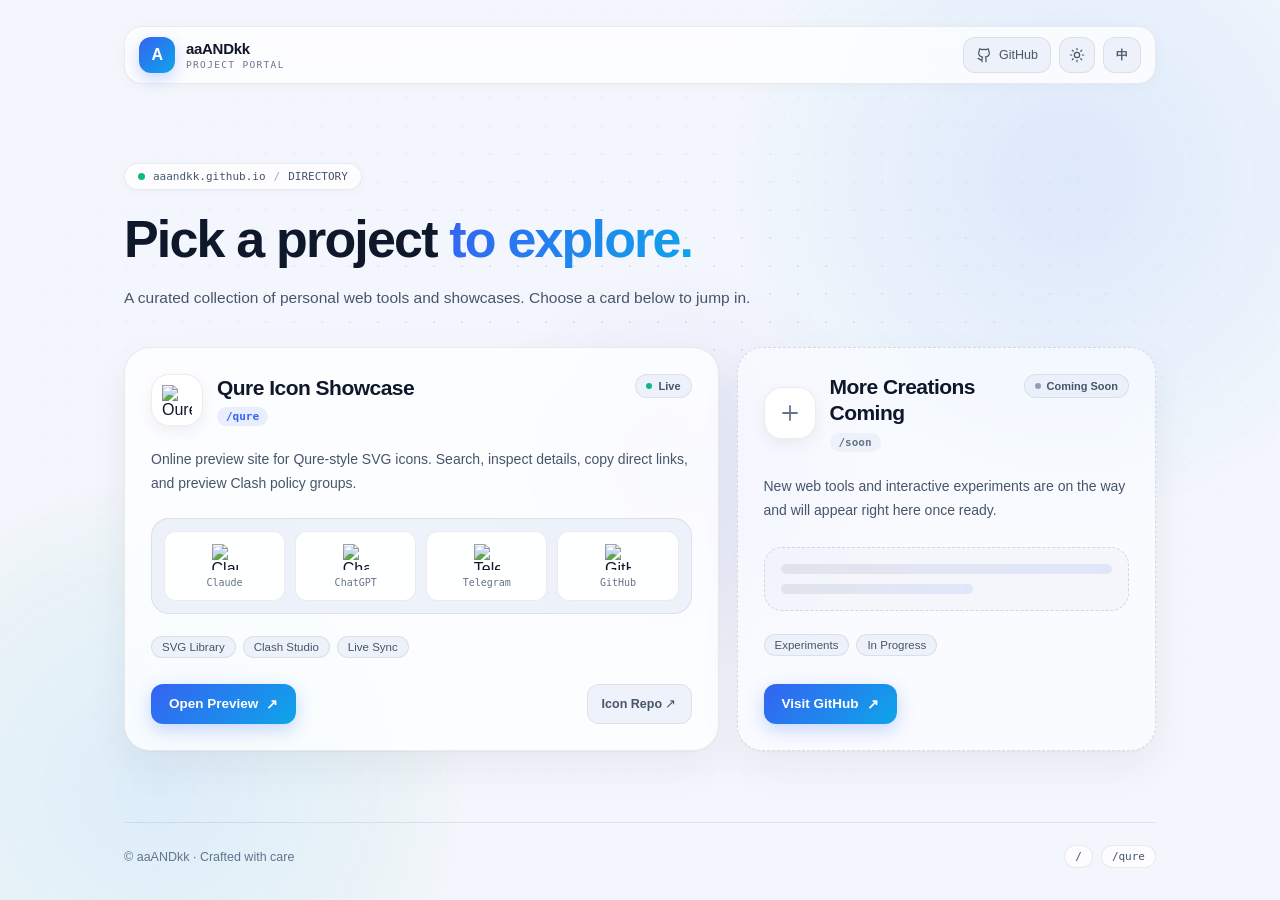
==== commit a11359a9: "Refine portal copy to natural visitor-facing wording" ====
--- a/index.html
+++ b/index.html
@@ -5,7 +5,7 @@
   <meta name="viewport" content="width=device-width,initial-scale=1">
   <meta name="theme-color" content="#f3f6fc" media="(prefers-color-scheme: light)">
   <meta name="theme-color" content="#0b101b" media="(prefers-color-scheme: dark)">
-  <meta name="description" content="aaANDkk 的个人项目与官网入口导航。点击选择进入 Qure 图标展示馆或更多即将上线的独立站点。">
+  <meta name="description" content="aaANDkk 的个人作品与网页项目导航。探索 Qure 风格图标预览站及更多即将上线的小工具。">
   <title>aaANDkk · 站点入口</title>
   <link rel="icon" href="data:image/svg+xml,%3Csvg xmlns='http://www.w3.org/2000/svg' viewBox='0 0 64 64'%3E%3Cdefs%3E%3ClinearGradient id='g' x1='0' y1='0' x2='1' y2='1'%3E%3Cstop offset='0%25' stop-color='%233b66f5'/%3E%3Cstop offset='100%25' stop-color='%230ea5e9'/%3E%3C/linearGradient%3E%3C/defs%3E%3Crect width='64' height='64' rx='18' fill='url(%23g)'/%3E%3Cpath d='M21 44L32 19L43 44M25.5 36H38.5' fill='none' stroke='%23fff' stroke-width='5' stroke-linecap='round' stroke-linejoin='round'/%3E%3C/svg%3E" type="image/svg+xml">
   <link rel="stylesheet" href="hub.css">
@@ -60,8 +60,8 @@
           <span data-i18n="pillTag">目录索引</span>
         </div>
 
-        <h1 data-i18n="heroTitle">选择你要前往的<span>独立站点。</span></h1>
-        <p class="hero-desc" data-i18n="heroDesc">每个项目都在独立的子路径下运行与维护。挑选一张卡片，即刻进入。</p>
+        <h1 data-i18n="heroTitle">挑选一个站点，<span>开始体验。</span></h1>
+        <p class="hero-desc" data-i18n="heroDesc">这里收录了持续更新的个人网页作品与实用工具，点击下方卡片即可进入。</p>
       </section>
 
       <section aria-label="项目入口列表" class="bento-section">
@@ -71,7 +71,7 @@
 
     <footer class="hub-foot">
       <div class="foot-left">
-        <span data-i18n="footText">基于独立子目录结构部署，方便按项目持续迭代。</span>
+        <span data-i18n="footText">© aaANDkk · 用心打磨每一个小细节</span>
       </div>
       <div class="foot-routes" id="foot-routes"></div>
     </footer>
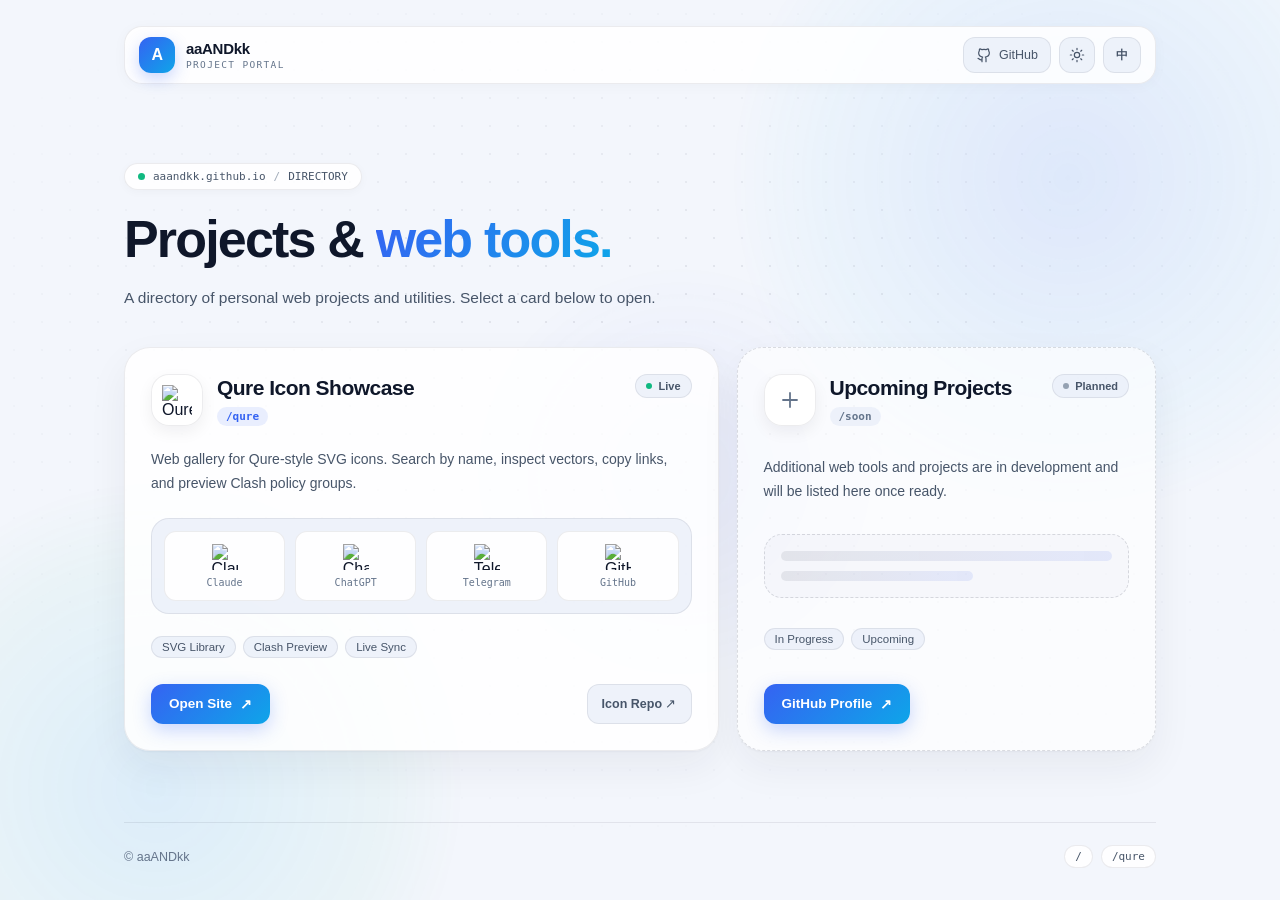
==== commit fc2ad5c8: "Add top-right visit counters and tighten site copy" ====
--- a/index.html
+++ b/index.html
@@ -5,8 +5,8 @@
   <meta name="viewport" content="width=device-width,initial-scale=1">
   <meta name="theme-color" content="#f3f6fc" media="(prefers-color-scheme: light)">
   <meta name="theme-color" content="#0b101b" media="(prefers-color-scheme: dark)">
-  <meta name="description" content="aaANDkk 的个人作品与网页项目导航。探索 Qure 风格图标预览站及更多即将上线的小工具。">
-  <title>aaANDkk · 站点入口</title>
+  <meta name="description" content="aaANDkk 的个人项目与在线工具导航。">
+  <title>aaANDkk · 项目索引</title>
   <link rel="icon" href="data:image/svg+xml,%3Csvg xmlns='http://www.w3.org/2000/svg' viewBox='0 0 64 64'%3E%3Cdefs%3E%3ClinearGradient id='g' x1='0' y1='0' x2='1' y2='1'%3E%3Cstop offset='0%25' stop-color='%233b66f5'/%3E%3Cstop offset='100%25' stop-color='%230ea5e9'/%3E%3C/linearGradient%3E%3C/defs%3E%3Crect width='64' height='64' rx='18' fill='url(%23g)'/%3E%3Cpath d='M21 44L32 19L43 44M25.5 36H38.5' fill='none' stroke='%23fff' stroke-width='5' stroke-linecap='round' stroke-linejoin='round'/%3E%3C/svg%3E" type="image/svg+xml">
   <link rel="stylesheet" href="hub.css">
   <script src="hub.js" defer></script>
@@ -30,6 +30,15 @@
       </a>
 
       <div class="hub-controls">
+        <div id="visit-badge" class="visit-badge" aria-label="主站累计访问次数" title="主站累计访问次数">
+          <svg class="visit-icon" viewBox="0 0 24 24" aria-hidden="true">
+            <path d="M2 12s3.5-6 10-6 10 6 10 6-3.5 6-10 6-10-6-10-6Z"/>
+            <circle cx="12" cy="12" r="2.8"/>
+          </svg>
+          <span id="visit-count" class="visit-count">—</span>
+          <span class="visit-label" data-i18n="visitUnit">次访问</span>
+        </div>
+
         <a class="ctrl-btn" href="https://github.com/aaANDkk" target="_blank" rel="noopener noreferrer" aria-label="GitHub 主页" title="GitHub">
           <svg viewBox="0 0 24 24" aria-hidden="true">
             <path d="M9 19c-4 1-4-2-6-2m12 5v-4a3.5 3.5 0 0 0-1-3c3-.4 6-1.5 6-6a4.6 4.6 0 0 0-1-3c.1-1 .1-2-.4-3 0 0-1.2-.4-3.6 1a13 13 0 0 0-6 0C6.6 2.6 5.4 3 5.4 3 5 4 4.9 5 5 6a4.6 4.6 0 0 0-1 3c0 4.5 3 5.6 6 6a3.5 3.5 0 0 0-1 3v4"/>
@@ -57,11 +66,11 @@
           <span class="live-dot" aria-hidden="true"></span>
           <span>aaandkk.github.io</span>
           <span class="pill-sep" aria-hidden="true">/</span>
-          <span data-i18n="pillTag">目录索引</span>
+          <span data-i18n="pillTag">站点目录</span>
         </div>
 
-        <h1 data-i18n="heroTitle">挑选一个站点，<span>开始体验。</span></h1>
-        <p class="hero-desc" data-i18n="heroDesc">这里收录了持续更新的个人网页作品与实用工具，点击下方卡片即可进入。</p>
+        <h1 data-i18n="heroTitle">个人项目与<span>在线工具。</span></h1>
+        <p class="hero-desc" data-i18n="heroDesc">收录个人网页项目与实用工具，点击下方卡片即可访问。</p>
       </section>
 
       <section aria-label="项目入口列表" class="bento-section">
@@ -71,7 +80,7 @@
 
     <footer class="hub-foot">
       <div class="foot-left">
-        <span data-i18n="footText">© aaANDkk · 用心打磨每一个小细节</span>
+        <span data-i18n="footText">© aaANDkk</span>
       </div>
       <div class="foot-routes" id="foot-routes"></div>
     </footer>
--- a/hub.css
+++ b/hub.css
@@ -1,9 +1,15 @@
+@property --spot-a {
+  syntax: '<number>';
+  inherits: false;
+  initial-value: 0;
+}
+
 /* Cool Glacier & Midnight Glass Portal — distinctly separate from Qure's warm editorial style. */
 :root {
   color-scheme: light dark;
   --bg: #f3f6fc;
-  --bg-elevated: rgb(255 255 255 / 0.78);
-  --bg-elevated-strong: rgb(255 255 255 / 0.94);
+  --bg-elevated: rgb(255 255 255 / 0.86);
+  --bg-elevated-strong: rgb(255 255 255 / 0.96);
   --bg-subtle: rgb(232 238 249 / 0.72);
   --ink: #0f172a;
   --ink-2: #475569;
@@ -20,7 +26,8 @@
   --shadow-hover:
     0 4px 12px rgb(15 23 42 / 0.05),
     0 24px 54px rgb(53 99 242 / 0.12);
-  --spotlight: rgb(53 99 242 / 0.09);
+  --spot-rgb: 53 99 242;
+  --spot-max: 0.095;
   --grid-dot: rgb(15 23 42 / 0.08);
 
   --sans: 'SF Pro Display', -apple-system, BlinkMacSystemFont, 'Inter', 'Segoe UI Variable', 'PingFang SC', 'Hiragino Sans GB', 'Microsoft YaHei', sans-serif;
@@ -37,8 +44,8 @@
 html[data-theme='dark'] {
   color-scheme: dark;
   --bg: #0b101b;
-  --bg-elevated: rgb(20 27 45 / 0.74);
-  --bg-elevated-strong: rgb(26 35 58 / 0.92);
+  --bg-elevated: rgb(20 27 45 / 0.86);
+  --bg-elevated-strong: rgb(26 35 58 / 0.95);
   --bg-subtle: rgb(30 41 68 / 0.68);
   --ink: #f1f5f9;
   --ink-2: #94a3b8;
@@ -55,7 +62,8 @@
   --shadow-hover:
     0 6px 16px rgb(0 0 0 / 0.28),
     0 28px 60px rgb(56 189 248 / 0.14);
-  --spotlight: rgb(96 165 250 / 0.14);
+  --spot-rgb: 96 165 250;
+  --spot-max: 0.14;
   --grid-dot: rgb(255 255 255 / 0.07);
 }
 
@@ -78,10 +86,13 @@
   }
 
   .brand-badge,
+  .visit-badge,
   .ctrl-btn,
   .bento-card,
   .card-icon-wrap,
+  .mini-dock,
   .mini-tile,
+  .slot-preview,
   .card-cta,
   .card-secondary,
   .route-chip,
@@ -211,7 +222,6 @@
   border: 1px solid var(--border);
   border-radius: var(--r-md);
   background: var(--bg-elevated);
-  backdrop-filter: blur(18px) saturate(140%);
   box-shadow: 0 2px 14px rgb(15 23 42 / 0.03);
   animation: spring-in 0.65s var(--spring) backwards;
 }
@@ -278,6 +288,76 @@
   flex-shrink: 0;
 }
 
+.visit-badge {
+  display: inline-flex;
+  align-items: center;
+  gap: 6px;
+  height: 36px;
+  padding: 0 11px;
+  border: 1px solid var(--border);
+  border-radius: var(--r-sm);
+  background: var(--bg-subtle);
+  color: var(--ink-2);
+  font-size: 12px;
+  line-height: 1;
+  white-space: nowrap;
+  user-select: none;
+  transition:
+    background-color 0.2s ease,
+    border-color 0.2s ease,
+    opacity 0.3s ease,
+    transform 0.4s var(--spring);
+}
+
+.visit-badge[hidden] {
+  display: none;
+}
+
+.visit-badge:hover {
+  background: var(--bg-elevated-strong);
+  border-color: var(--border-strong);
+}
+
+.visit-icon {
+  width: 14px;
+  height: 14px;
+  flex-shrink: 0;
+  fill: none;
+  stroke: var(--accent);
+  stroke-width: 1.9;
+  stroke-linecap: round;
+  stroke-linejoin: round;
+}
+
+.visit-count {
+  font-family: var(--mono);
+  font-size: 12px;
+  font-weight: 600;
+  font-variant-numeric: tabular-nums;
+  color: var(--ink);
+  transition: opacity 0.25s ease;
+}
+
+.visit-badge.is-loaded .visit-count {
+  animation: count-pop 0.45s var(--spring-pop);
+}
+
+.visit-label {
+  font-size: 11.5px;
+  color: var(--ink-3);
+}
+
+@keyframes count-pop {
+  from {
+    opacity: 0.4;
+    transform: translateY(2px) scale(0.92);
+  }
+  to {
+    opacity: 1;
+    transform: none;
+  }
+}
+
 .ctrl-btn {
   display: inline-flex;
   align-items: center;
@@ -435,6 +515,7 @@
 .bento-card {
   --mx: 50%;
   --my: 50%;
+  --spot-a: 0;
   grid-column: span 6;
   position: relative;
   display: flex;
@@ -444,12 +525,15 @@
   padding: 26px;
   border: 1px solid var(--border);
   border-radius: var(--r-lg);
-  background: var(--bg-elevated);
-  backdrop-filter: blur(18px) saturate(135%);
+  background-color: var(--bg-elevated);
+  background-image: radial-gradient(
+    360px circle at var(--mx) var(--my),
+    rgb(var(--spot-rgb) / var(--spot-a)),
+    transparent 65%
+  );
   box-shadow: var(--shadow-card);
-  overflow: hidden;
-  transform-style: preserve-3d;
   transition:
+    --spot-a 0.3s ease,
     transform 0.45s var(--spring),
     border-color 0.25s ease,
     box-shadow 0.35s ease,
@@ -465,27 +549,16 @@
   grid-column: span 5;
   border-style: dashed;
   border-color: var(--border-strong);
-  background: color-mix(in srgb, var(--bg-elevated) 68%, transparent);
-}
-
-.bento-card::before {
-  content: '';
-  position: absolute;
-  inset: 0;
-  border-radius: inherit;
-  background: radial-gradient(360px circle at var(--mx) var(--my), var(--spotlight), transparent 65%);
-  opacity: 0;
-  pointer-events: none;
-  transition: opacity 0.3s ease;
-}
-
-.bento-card:hover::before {
-  opacity: 1;
+  background-color: color-mix(in srgb, var(--bg-elevated) 76%, transparent);
+}
+
+.bento-card:hover {
+  --spot-a: var(--spot-max);
 }
 
 .bento-card:not(.is-upcoming):hover {
   border-color: color-mix(in srgb, var(--accent) 34%, var(--border-strong));
-  background: var(--bg-elevated-strong);
+  background-color: var(--bg-elevated-strong);
   box-shadow: var(--shadow-hover);
   transform: translateY(-4px);
 }
@@ -855,8 +928,19 @@
     font-size: 8.5px;
   }
 
-  .ctrl-btn .ctrl-label {
+  .ctrl-btn .ctrl-label,
+  .visit-badge .visit-label {
     display: none;
+  }
+
+  .visit-badge {
+    height: 34px;
+    padding: 0 9px;
+    gap: 5px;
+  }
+
+  .visit-count {
+    font-size: 11.5px;
   }
 
   .ctrl-btn:not(.lang-btn) {
